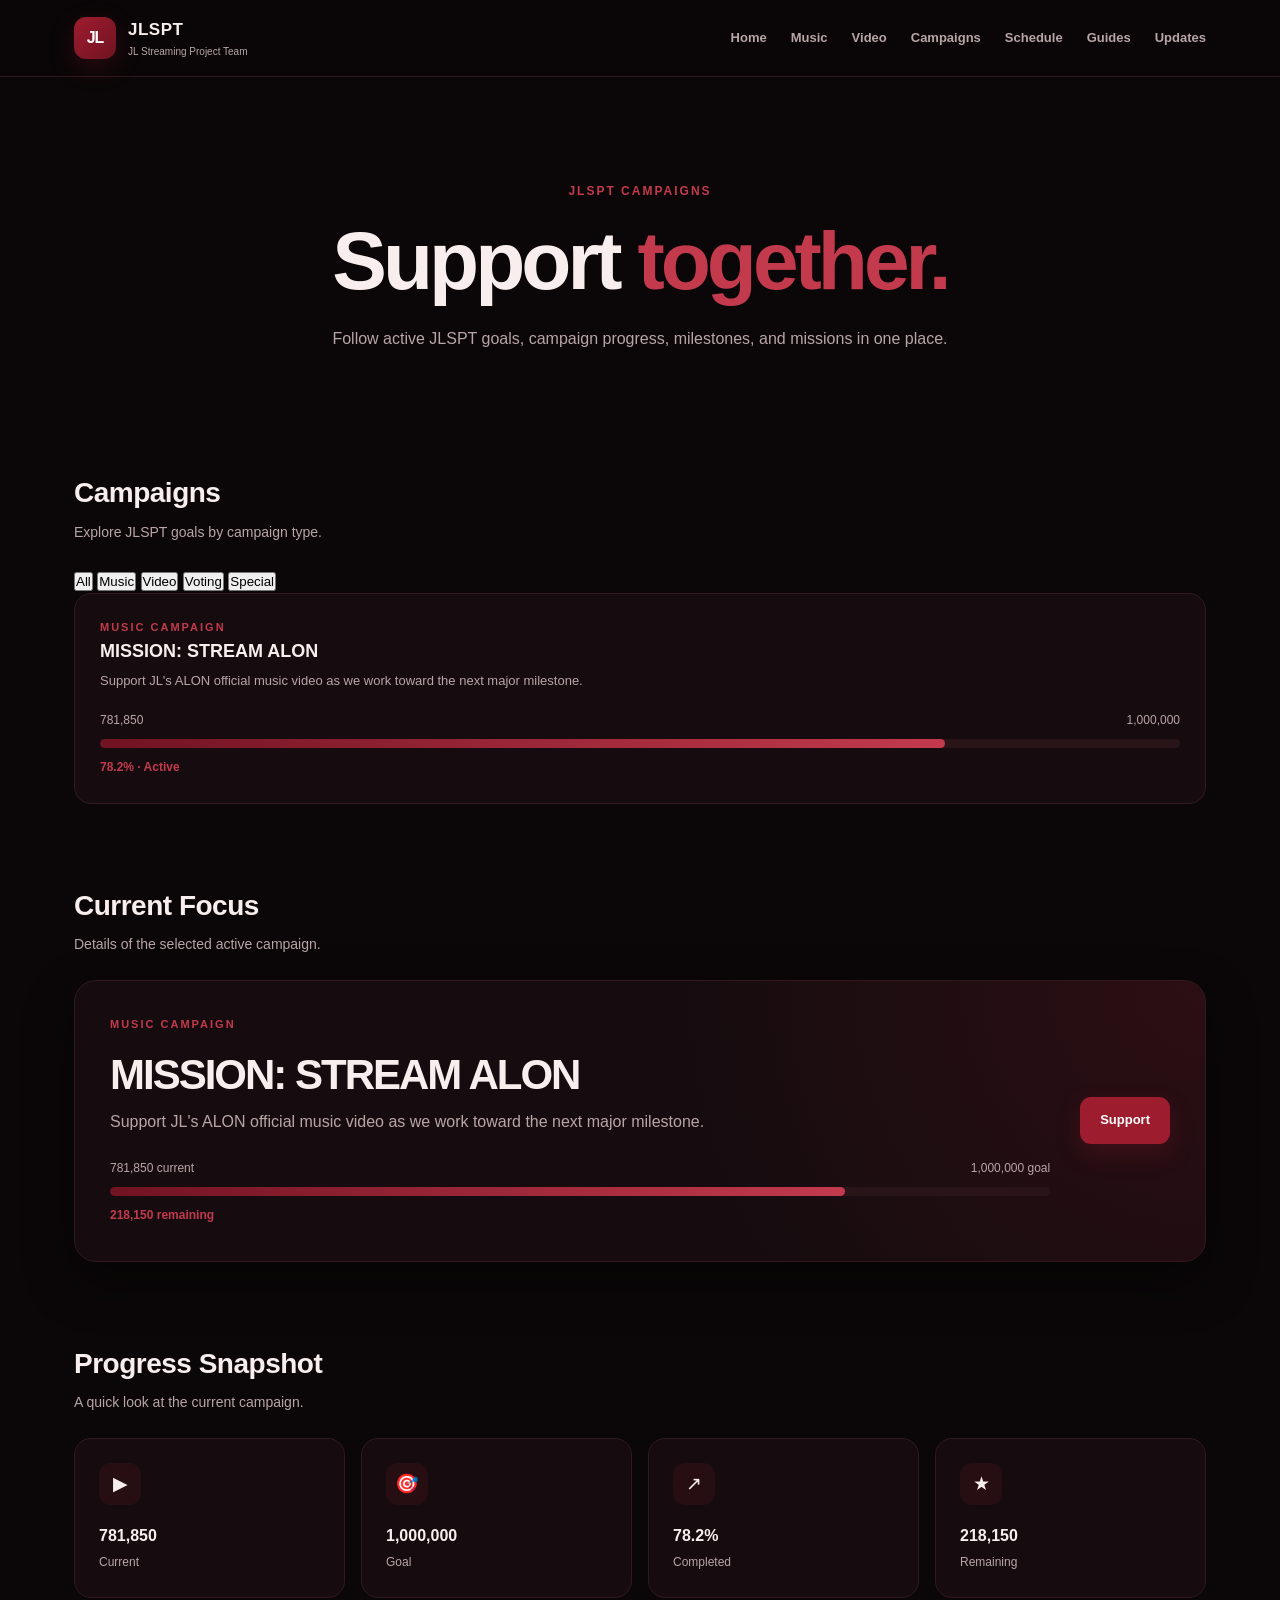
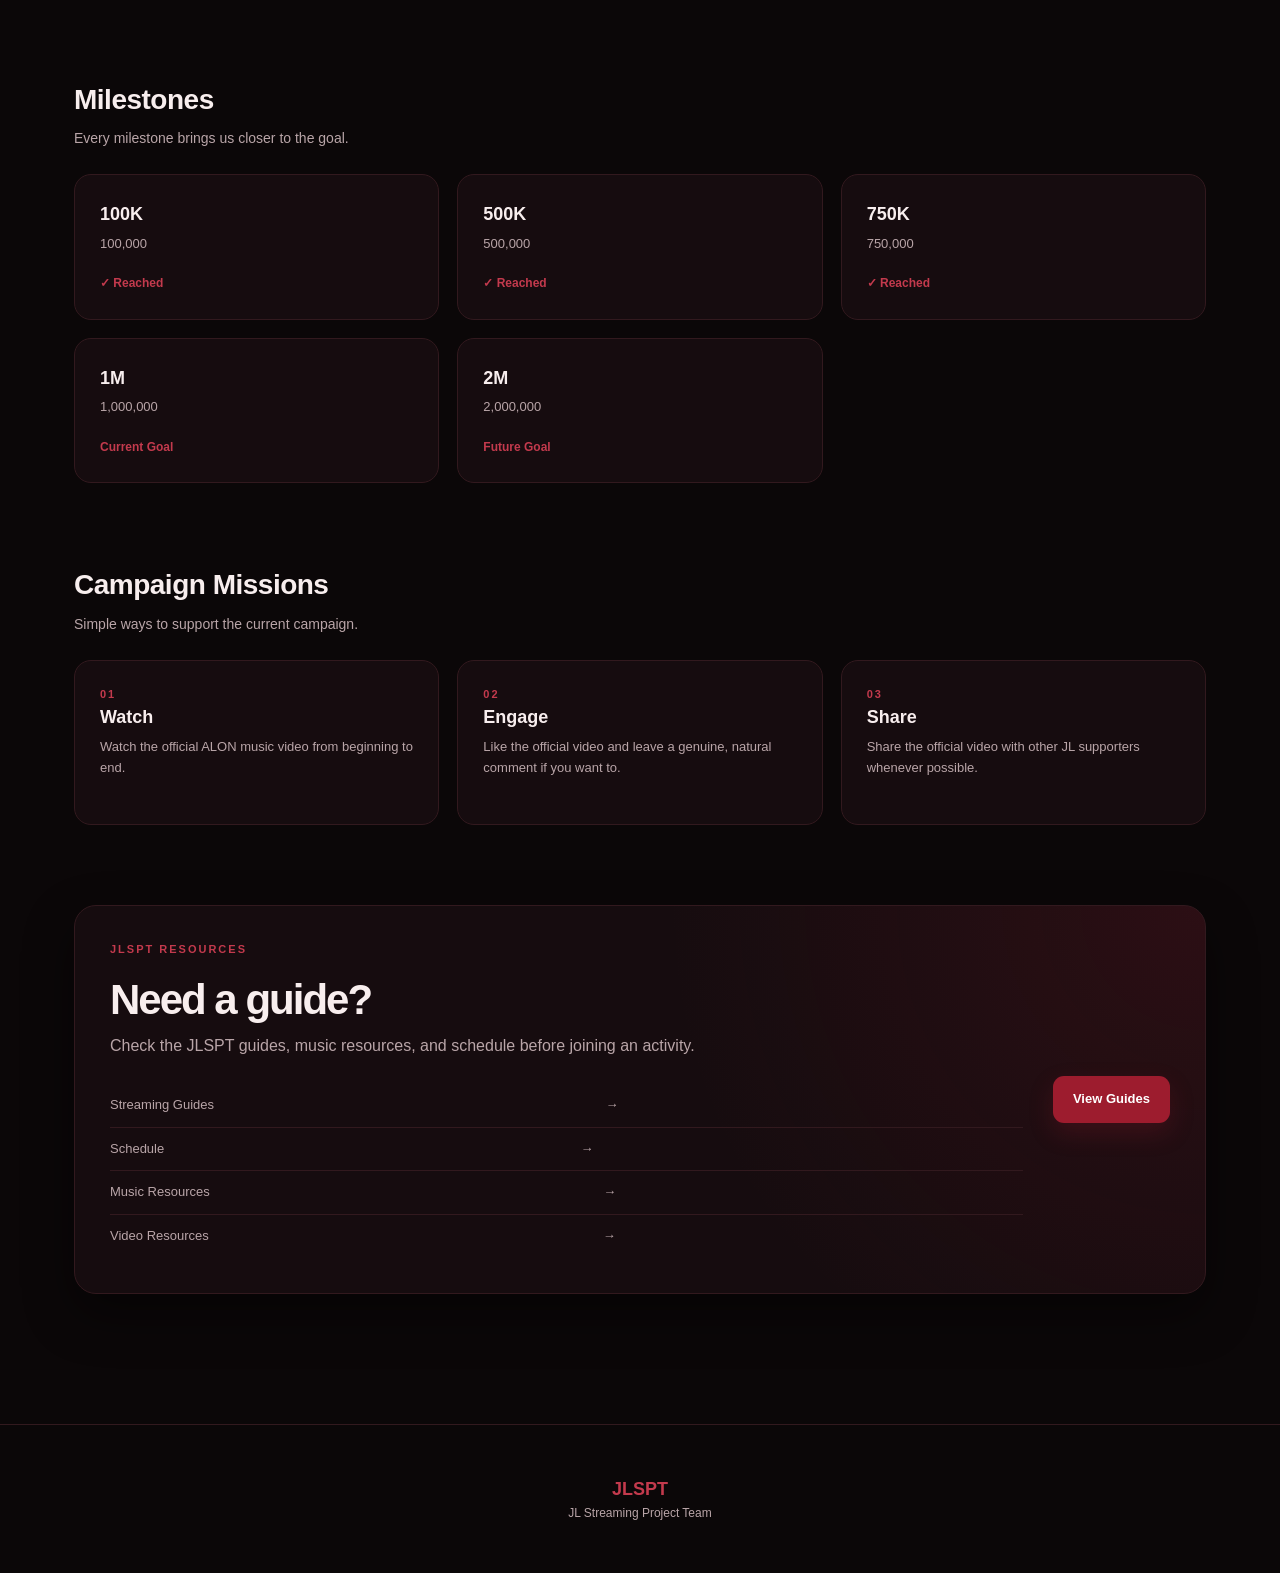
==== campaigns.html @ 48827a69 "Create campaigns.html" ====
<!DOCTYPE html>
<html lang="en">

<head>

    <meta charset="UTF-8">

    <meta
        name="viewport"
        content="width=device-width, initial-scale=1.0"
    >

    <title>Campaigns | JLSPT</title>

    <meta
        name="description"
        content="JLSPT campaigns, streaming goals, milestones, and missions for JL and AHOF."
    >

    <link rel="stylesheet" href="style.css">

</head>


<body>


<!-- =========================================
     NAVIGATION
========================================= -->

<nav class="navbar">

    <div class="nav-inner">

        <a href="index.html" class="brand">

            <div class="brand-mark">
                JL
            </div>

            <div class="brand-text">

                JLSPT

                <small>
                    JL Streaming Project Team
                </small>

            </div>

        </a>


        <nav class="nav-links">

            <a href="index.html">
                Home
            </a>

            <a href="music.html">
                Music
            </a>

            <a href="video.html">
                Video
            </a>

            <a href="campaigns.html">
                Campaigns
            </a>

            <a href="schedule.html">
                Schedule
            </a>

            <a href="guides.html">
                Guides
            </a>

            <a href="updates.html">
                Updates
            </a>

        </nav>

    </div>

</nav>



<!-- =========================================
     MAIN
========================================= -->

<main class="container">


    <!-- HERO -->

    <section
        class="hero"
        style="padding-bottom:40px;"
    >

        <span class="eyebrow">
            JLSPT CAMPAIGNS
        </span>


        <h1>
            Support <span>together.</span>
        </h1>


        <p>
            Follow active JLSPT goals, campaign progress,
            milestones, and missions in one place.
        </p>

    </section>



    <!-- =====================================
         FILTERS
    ====================================== -->

    <section class="section">

        <div class="section-heading">

            <h2>
                Campaigns
            </h2>

            <p>
                Explore JLSPT goals by campaign type.
            </p>

        </div>


        <div
            class="campaign-filters"
            id="campaign-filters"
        >

            <button
                class="campaign-filter active"
                data-filter="all"
            >
                All
            </button>

            <button
                class="campaign-filter"
                data-filter="music"
            >
                Music
            </button>

            <button
                class="campaign-filter"
                data-filter="video"
            >
                Video
            </button>

            <button
                class="campaign-filter"
                data-filter="voting"
            >
                Voting
            </button>

            <button
                class="campaign-filter"
                data-filter="special"
            >
                Special
            </button>

        </div>


        <div
            class="campaign-grid"
            id="campaign-grid"
        >

            <div class="content-card">

                <h3>
                    Loading campaigns...
                </h3>

                <p>
                    Please wait.
                </p>

            </div>

        </div>

    </section>



    <!-- =====================================
         CAMPAIGN DETAIL
    ====================================== -->

    <section
        class="section"
        id="campaign-detail-section"
    >

        <div class="section-heading">

            <h2>
                Current Focus
            </h2>

            <p>
                Details of the selected active campaign.
            </p>

        </div>


        <div
            class="focus-card campaign-detail-card"
            id="campaign-detail"
        >

            <div>

                <div
                    class="focus-label"
                    id="detail-type"
                >
                    Loading...
                </div>


                <div
                    class="focus-title"
                    id="detail-title"
                >
                    Loading...
                </div>


                <p
                    class="focus-subtitle"
                    id="detail-description"
                >
                    Loading campaign information...
                </p>


                <!-- PROGRESS -->

                <div class="progress-info">

                    <span id="detail-current">
                        Loading...
                    </span>

                    <span id="detail-goal">
                        Loading...
                    </span>

                </div>


                <div class="progress-bar">

                    <div
                        class="progress"
                        id="detail-progress"
                        style="width:0%;"
                    ></div>

                </div>


                <div
                    class="goal-number"
                    id="detail-remaining"
                >
                    Loading...
                </div>

            </div>


            <div class="focus-action">

                <a
                    href="#"
                    id="detail-action"
                    target="_blank"
                    rel="noopener noreferrer"
                    class="primary-btn"
                >
                    Support

                </a>

            </div>

        </div>

    </section>



    <!-- =====================================
         CAMPAIGN STATS
    ====================================== -->

    <section class="section">

        <div class="section-heading">

            <h2>
                Progress Snapshot
            </h2>

            <p>
                A quick look at the current campaign.
            </p>

        </div>


        <div class="quick-grid">


            <div class="quick-card">

                <div class="quick-icon">
                    ▶
                </div>

                <h3 id="stat-current">
                    Loading...
                </h3>

                <p>
                    Current
                </p>

            </div>


            <div class="quick-card">

                <div class="quick-icon">
                    🎯
                </div>

                <h3 id="stat-goal">
                    Loading...
                </h3>

                <p>
                    Goal
                </p>

            </div>


            <div class="quick-card">

                <div class="quick-icon">
                    ↗
                </div>

                <h3 id="stat-percent">
                    Loading...
                </h3>

                <p>
                    Completed
                </p>

            </div>


            <div class="quick-card">

                <div class="quick-icon">
                    ★
                </div>

                <h3 id="stat-remaining">
                    Loading...
                </h3>

                <p>
                    Remaining
                </p>

            </div>


        </div>

    </section>



    <!-- =====================================
         MILESTONES
    ====================================== -->

    <section class="section">

        <div class="section-heading">

            <h2>
                Milestones
            </h2>

            <p>
                Every milestone brings us closer to the goal.
            </p>

        </div>


        <div
            class="content-grid"
            id="milestone-grid"
        >

            <div class="content-card">

                <h3>
                    Loading...
                </h3>

                <p>
                    Loading milestones.
                </p>

            </div>

        </div>

    </section>



    <!-- =====================================
         MISSIONS
    ====================================== -->

    <section class="section">

        <div class="section-heading">

            <h2>
                Campaign Missions
            </h2>

            <p>
                Simple ways to support the current campaign.
            </p>

        </div>


        <div
            class="content-grid"
            id="mission-grid"
        >

            <div class="content-card">

                <h3>
                    Loading...
                </h3>

                <p>
                    Loading missions.
                </p>

            </div>

        </div>

    </section>



    <!-- =====================================
         RESOURCES
    ====================================== -->

    <section class="section">

        <div class="focus-card">

            <div>

                <div class="focus-label">
                    JLSPT RESOURCES
                </div>


                <div class="focus-title">
                    Need a guide?
                </div>


                <p class="focus-subtitle">
                    Check the JLSPT guides, music resources,
                    and schedule before joining an activity.
                </p>


                <div class="link-list">

                    <a href="guides.html">
                        Streaming Guides
                        <span>→</span>
                    </a>


                    <a href="schedule.html">
                        Schedule
                        <span>→</span>
                    </a>


                    <a href="music.html">
                        Music Resources
                        <span>→</span>
                    </a>


                    <a href="video.html">
                        Video Resources
                        <span>→</span>
                    </a>

                </div>

            </div>


            <div class="focus-action">

                <a
                    href="guides.html"
                    class="primary-btn"
                >
                    View Guides
                </a>

            </div>

        </div>

    </section>


</main>



<!-- =========================================
     FOOTER
========================================= -->

<footer>

    <strong>
        JLSPT
    </strong>

    <p>
        JL Streaming Project Team
    </p>

</footer>



<!-- =========================================
     SCRIPTS
========================================= -->

<script src="data.js"></script>

<script src="menu.js"></script>


<script>

document.addEventListener(
    "DOMContentLoaded",
    function () {


        /* =====================================
           ELEMENTS
        ====================================== */

        const campaignGrid =
            document.getElementById(
                "campaign-grid"
            );


        const milestoneGrid =
            document.getElementById(
                "milestone-grid"
            );


        const missionGrid =
            document.getElementById(
                "mission-grid"
            );


        const detailType =
            document.getElementById(
                "detail-type"
            );


        const detailTitle =
            document.getElementById(
                "detail-title"
            );


        const detailDescription =
            document.getElementById(
                "detail-description"
            );


        const detailCurrent =
            document.getElementById(
                "detail-current"
            );


        const detailGoal =
            document.getElementById(
                "detail-goal"
            );


        const detailProgress =
            document.getElementById(
                "detail-progress"
            );


        const detailRemaining =
            document.getElementById(
                "detail-remaining"
            );


        const detailAction =
            document.getElementById(
                "detail-action"
            );


        const statCurrent =
            document.getElementById(
                "stat-current"
            );


        const statGoal =
            document.getElementById(
                "stat-goal"
            );


        const statPercent =
            document.getElementById(
                "stat-percent"
            );


        const statRemaining =
            document.getElementById(
                "stat-remaining"
            );



        /* =====================================
           HELPERS
        ====================================== */

        function formatNumber(number) {

            return Number(number).toLocaleString(
                "en-US"
            );

        }


        function calculateProgress(
            current,
            goal
        ) {

            if (!goal || goal <= 0) {
                return 0;
            }

            return Math.min(
                (current / goal) * 100,
                100
            );

        }


        function getTypeLabel(type) {

            const labels = {

                music: "Music Campaign",

                video: "Video Campaign",

                voting: "Voting Campaign",

                special: "Special Campaign"

            };

            return labels[type] || "JLSPT Campaign";

        }



        /* =====================================
           RENDER CAMPAIGN CARDS
        ====================================== */

        function renderCampaigns(
            filter
        ) {

            campaignGrid.innerHTML = "";


            const campaigns =
                JLSPT_DATA.campaigns.filter(
                    function (campaign) {

                        if (filter === "all") {
                            return true;
                        }

                        return campaign.type === filter;

                    }
                );


            if (!campaigns.length) {

                campaignGrid.innerHTML = `

                    <div class="content-card">

                        <h3>
                            No campaigns yet
                        </h3>

                        <p>
                            New JLSPT campaigns will appear here.
                        </p>

                    </div>

                `;

                return;

            }


            campaigns.forEach(
                function (campaign) {

                    const card =
                        document.createElement(
                            "article"
                        );


                    card.className =
                        "content-card campaign-card";


                    const current =
                        Number(
                            campaign.current
                        ) || 0;


                    const goal =
                        Number(
                            campaign.goal
                        ) || 0;


                    const progress =
                        calculateProgress(
                            current,
                            goal
                        );


                    const status =
                        campaign.status === "active"
                            ? "Active"
                            : "Campaign";


                    card.innerHTML = `

                        <div class="focus-label">
                            ${getTypeLabel(campaign.type)}
                        </div>

                        <h3>
                            ${campaign.title}
                        </h3>

                        <p>
                            ${campaign.description}
                        </p>

                        <div class="progress-info">

                            <span>
                                ${formatNumber(current)}
                            </span>

                            <span>
                                ${formatNumber(goal)}
                            </span>

                        </div>

                        <div class="progress-bar">

                            <div
                                class="progress"
                                style="width:${progress.toFixed(1)}%;"
                            ></div>

                        </div>

                        <div class="goal-number">
                            ${progress.toFixed(1)}% · ${status}
                        </div>

                    `;


                    card.addEventListener(
                        "click",
                        function () {

                            displayCampaign(
                                campaign
                            );

                            document
                                .getElementById(
                                    "campaign-detail-section"
                                )
                                .scrollIntoView({
                                    behavior: "smooth"
                                });

                        }
                    );


                    campaignGrid.appendChild(
                        card
                    );

                }
            );

        }



        /* =====================================
           DISPLAY CAMPAIGN
        ====================================== */

        function displayCampaign(
            campaign
        ) {

            const current =
                Number(
                    campaign.current
                ) || 0;


            const goal =
                Number(
                    campaign.goal
                ) || 0;


            const progress =
                calculateProgress(
                    current,
                    goal
                );


            const remaining =
                Math.max(
                    goal - current,
                    0
                );


            detailType.textContent =
                getTypeLabel(
                    campaign.type
                );


            detailTitle.textContent =
                campaign.title;


            detailDescription.textContent =
                campaign.description;


            detailCurrent.textContent =
                formatNumber(current) +
                " current";


            detailGoal.textContent =
                formatNumber(goal) +
                " goal";


            detailProgress.style.width =
                progress.toFixed(1) +
                "%";


            detailRemaining.textContent =
                formatNumber(remaining) +
                " remaining";


            statCurrent.textContent =
                formatNumber(current);


            statGoal.textContent =
                formatNumber(goal);


            statPercent.textContent =
                progress.toFixed(1) +
                "%";


            statRemaining.textContent =
                formatNumber(remaining);


            if (campaign.videoUrl) {

                detailAction.href =
                    campaign.videoUrl;

                detailAction.textContent =
                    "Support";

            } else {

                detailAction.removeAttribute(
                    "href"
                );

                detailAction.textContent =
                    "View Campaign";

            }


            renderMilestones(
                campaign
            );


            renderMissions(
                campaign
            );

        }



        /* =====================================
           MILESTONES
        ====================================== */

        function renderMilestones(
            campaign
        ) {

            milestoneGrid.innerHTML = "";


            if (
                !campaign.milestones ||
                !campaign.milestones.length
            ) {

                milestoneGrid.innerHTML = `

                    <div class="content-card">

                        <h3>
                            No milestones yet
                        </h3>

                        <p>
                            Campaign milestones will appear here.
                        </p>

                    </div>

                `;

                return;

            }


            const current =
                Number(
                    campaign.current
                ) || 0;


            campaign.milestones.forEach(
                function (milestone) {

                    const value =
                        Number(
                            milestone.value
                        ) || 0;


                    let status =
                        "Future Goal";


                    if (current >= value) {

                        status =
                            "✓ Reached";

                    } else if (
                        value ===
                        Number(campaign.goal)
                    ) {

                        status =
                            "Current Goal";

                    }


                    const card =
                        document.createElement(
                            "div"
                        );


                    card.className =
                        "content-card";


                    card.innerHTML = `

                        <h3>
                            ${milestone.label}
                        </h3>

                        <p>
                            ${formatNumber(value)}
                        </p>

                        <div class="goal-number">
                            ${status}
                        </div>

                    `;


                    milestoneGrid.appendChild(
                        card
                    );

                }
            );

        }



        /* =====================================
           MISSIONS
        ====================================== */

        function renderMissions(
            campaign
        ) {

            missionGrid.innerHTML = "";


            if (
                !campaign.missions ||
                !campaign.missions.length
            ) {

                missionGrid.innerHTML = `

                    <div class="content-card">

                        <h3>
                            No missions yet
                        </h3>

                        <p>
                            Campaign missions will appear here.
                        </p>

                    </div>

                `;

                return;

            }


            campaign.missions.forEach(
                function (mission, index) {

                    const card =
                        document.createElement(
                            "div"
                        );


                    card.className =
                        "content-card";


                    card.innerHTML = `

                        <div class="focus-label">
                            ${String(index + 1).padStart(2, "0")}
                        </div>

                        <h3>
                            ${mission.title}
                        </h3>

                        <p>
                            ${mission.description}
                        </p>

                    `;


                    missionGrid.appendChild(
                        card
                    );

                }
            );

        }



        /* =====================================
           FILTERS
        ====================================== */

        const filters =
            document.querySelectorAll(
                ".campaign-filter"
            );


        filters.forEach(
            function (button) {

                button.addEventListener(
                    "click",
                    function () {

                        filters.forEach(
                            function (item) {

                                item.classList.remove(
                                    "active"
                                );

                            }
                        );


                        button.classList.add(
                            "active"
                        );


                        renderCampaigns(
                            button.dataset.filter
                        );

                    }
                );

            }
        );



        /* =====================================
           INITIALIZE
        ====================================== */

        if (
            typeof JLSPT_DATA === "undefined" ||
            !Array.isArray(
                JLSPT_DATA.campaigns
            )
        ) {

            campaignGrid.innerHTML = `

                <div class="content-card">

                    <h3>
                        Campaign data unavailable
                    </h3>

                    <p>
                        Please try again later.
                    </p>

                </div>

            `;

            return;

        }


        renderCampaigns(
            "all"
        );


        const activeCampaign =
            JLSPT_DATA.campaigns.find(
                function (campaign) {

                    return campaign.status === "active";

                }
            );


        if (activeCampaign) {

            displayCampaign(
                activeCampaign
            );

        }

    }

);

</script>


</body>

</html>
---- style.css ----
:root {
    --bg: #0b0708;
    --bg-soft: #10090b;
    --surface: #160c0f;
    --surface-2: #1d1013;

    --text: #f8eeee;
    --text-muted: #b9a5a8;

    --accent: #9d1c2e;
    --accent-dark: #711322;
    --accent-soft: #c33a4d;
    --accent-glow: rgba(157, 28, 46, 0.22);

    --border: #32191e;
    --border-light: #482229;

    --shadow: rgba(0, 0, 0, 0.45);
}


/* =========================
   RESET
========================= */

* {
    margin: 0;
    padding: 0;
    box-sizing: border-box;
}

html {
    scroll-behavior: smooth;
}

body {
    font-family: Arial, Helvetica, sans-serif;
    background: var(--bg);
    color: var(--text);
    line-height: 1.6;
}


/* =========================
   NAVIGATION
========================= */

.navbar {
    position: sticky;
    top: 0;
    z-index: 100;
    background: rgba(11, 7, 8, 0.94);
    backdrop-filter: blur(14px);
    border-bottom: 1px solid var(--border);
}

.nav-inner {
    max-width: 1180px;
    margin: auto;
    padding: 16px 24px;

    display: flex;
    align-items: center;
    justify-content: space-between;

    gap: 30px;
}

.brand {
    display: flex;
    align-items: center;
    gap: 12px;

    color: var(--text);
    text-decoration: none;
}

.brand-mark {
    width: 42px;
    height: 42px;

    display: flex;
    align-items: center;
    justify-content: center;

    border-radius: 12px;

    background: linear-gradient(
        135deg,
        var(--accent),
        var(--accent-dark)
    );

    color: #ffffff;

    font-weight: 800;
    letter-spacing: -1px;

    box-shadow:
        0 8px 25px var(--accent-glow);
}

.brand-text {
    font-weight: 800;
    font-size: 17px;
    letter-spacing: 0.5px;
}

.brand-text small {
    display: block;

    margin-top: 1px;

    color: var(--text-muted);

    font-size: 10px;
    font-weight: 500;

    letter-spacing: 0;
}

.nav-links {
    display: flex;
    align-items: center;

    gap: 24px;
}

.nav-links a {
    color: var(--text-muted);

    text-decoration: none;

    font-size: 13px;
    font-weight: 600;

    transition: 0.25s ease;
}

.nav-links a:hover {
    color: var(--accent-soft);
}


/* =========================
   HERO
========================= */

.hero {
    max-width: 1180px;
    margin: auto;

    padding: 100px 24px 80px;

    text-align: center;
}

.eyebrow {
    display: inline-block;

    margin-bottom: 20px;

    color: var(--accent-soft);

    font-size: 12px;
    font-weight: 800;

    letter-spacing: 2px;
    text-transform: uppercase;
}

.hero h1 {
    font-size: clamp(46px, 7vw, 82px);

    line-height: 0.98;

    letter-spacing: -4px;

    margin-bottom: 24px;
}

.hero h1 span {
    color: var(--accent-soft);
}

.hero p {
    max-width: 650px;

    margin: auto;

    color: var(--text-muted);

    font-size: 16px;
}


/* =========================
   SEARCH
========================= */

.search-box {
    max-width: 560px;

    margin: 35px auto 0;

    position: relative;

    z-index: 20;
}

.search-box input {
    width: 100%;

    padding: 17px 20px 17px 50px;

    border: 1px solid var(--border);

    border-radius: 14px;

    background: var(--surface);

    color: var(--text);

    outline: none;

    font-size: 14px;

    transition: 0.25s ease;
}

.search-box input::placeholder {
    color: #806e71;
}

.search-box input:focus {
    border-color: var(--accent);

    box-shadow:
        0 0 0 4px var(--accent-glow);
}

.search-icon {
    position: absolute;

    left: 20px;
    top: 50%;

    transform: translateY(-50%);

    color: var(--accent-soft);

    font-size: 20px;

    z-index: 2;
}


/* =========================
   SEARCH RESULTS
========================= */

.search-results {
    display: none;

    position: absolute;

    top: calc(100% + 10px);
    left: 0;
    right: 0;

    padding: 8px;

    border: 1px solid var(--border);

    border-radius: 16px;

    background: rgba(22, 12, 15, 0.98);

    box-shadow:
        0 20px 45px var(--shadow);

    text-align: left;

    z-index: 50;
}

.search-results.show {
    display: block;
}

.search-result {
    display: flex;

    align-items: center;
    justify-content: space-between;

    gap: 15px;

    padding: 14px;

    border-radius: 11px;

    color: var(--text);

    text-decoration: none;

    transition: 0.2s ease;
}

.search-result:hover {
    background: var(--surface-2);
}

.search-result strong {
    display: block;

    margin-bottom: 3px;

    color: var(--text);

    font-size: 14px;
}

.search-result span {
    display: block;

    color: var(--text-muted);

    font-size: 11px;

    line-height: 1.5;
}

.search-result b {
    color: var(--accent-soft);

    font-size: 18px;

    flex-shrink: 0;
}

.search-no-results {
    padding: 16px;

    color: var(--text-muted);

    font-size: 12px;

    text-align: center;
}


/* =========================
   MAIN CONTAINER
========================= */

.container {
    max-width: 1180px;

    margin: auto;

    padding: 0 24px 80px;
}

.section {
    margin-top: 80px;
}

.section-heading {
    margin-bottom: 24px;
}

.section-heading h2 {
    font-size: 28px;

    letter-spacing: -0.5px;
}

.section-heading p {
    margin-top: 5px;

    color: var(--text-muted);

    font-size: 14px;
}


/* =========================
   CURRENT FOCUS
========================= */

.focus-card {
    position: relative;

    overflow: hidden;

    display: grid;

    grid-template-columns: 1fr auto;

    gap: 30px;

    padding: 35px;

    border: 1px solid var(--border);

    border-radius: 22px;

    background:
        radial-gradient(
            circle at top right,
            rgba(157, 28, 46, 0.16),
            transparent 45%
        ),
        var(--surface);

    box-shadow:
        0 20px 50px var(--shadow);
}

.focus-label {
    color: var(--accent-soft);

    font-size: 11px;
    font-weight: 800;

    letter-spacing: 2px;

    text-transform: uppercase;
}

.focus-title {
    margin-top: 8px;

    font-size: 42px;
    font-weight: 800;

    letter-spacing: -2px;
}

.focus-subtitle {
    color: var(--text-muted);

    margin-bottom: 25px;
}

.progress-info {
    display: flex;

    justify-content: space-between;

    gap: 20px;

    margin-bottom: 9px;

    color: var(--text-muted);

    font-size: 12px;
}

.progress-bar {
    width: 100%;

    height: 9px;

    overflow: hidden;

    border-radius: 999px;

    background: #291519;
}

.progress {
    width: 78.2%;

    height: 100%;

    border-radius: inherit;

    background: linear-gradient(
        90deg,
        var(--accent-dark),
        var(--accent-soft)
    );

    box-shadow:
        0 0 18px var(--accent-glow);
}

.goal-number {
    margin-top: 10px;

    color: var(--accent-soft);

    font-size: 12px;
    font-weight: 700;
}

.focus-action {
    display: flex;

    align-items: center;
}

.primary-btn {
    display: inline-block;

    padding: 13px 20px;

    border-radius: 11px;

    background: var(--accent);

    color: #ffffff;

    text-decoration: none;

    font-size: 13px;
    font-weight: 700;

    transition: 0.25s ease;

    box-shadow:
        0 10px 25px var(--accent-glow);
}

.primary-btn:hover {
    background: var(--accent-soft);

    transform: translateY(-2px);
}


/* =========================
   QUICK ACCESS
========================= */

.quick-grid {
    display: grid;

    grid-template-columns: repeat(4, 1fr);

    gap: 16px;
}

.quick-card {
    padding: 24px;

    border: 1px solid var(--border);

    border-radius: 17px;

    background: var(--surface);

    text-decoration: none;

    color: var(--text);

    transition: 0.25s ease;
}

.quick-card:hover {
    transform: translateY(-4px);

    border-color: var(--border-light);

    background: var(--surface-2);

    box-shadow:
        0 15px 35px var(--shadow);
}

.quick-icon {
    width: 42px;
    height: 42px;

    display: flex;
    align-items: center;
    justify-content: center;

    margin-bottom: 18px;

    border-radius: 12px;

    background: rgba(157, 28, 46, 0.12);

    font-size: 19px;
}

.quick-card h3 {
    font-size: 16px;

    margin-bottom: 5px;
}

.quick-card p {
    color: var(--text-muted);

    font-size: 12px;
}


/* =========================
   CONTENT CARDS
========================= */

.content-grid {
    display: grid;

    grid-template-columns: repeat(3, 1fr);

    gap: 18px;
}

.content-card {
    padding: 25px;

    border: 1px solid var(--border);

    border-radius: 17px;

    background: var(--surface);

    transition: 0.25s ease;
}

.content-card:hover {
    border-color: var(--border-light);

    background: var(--surface-2);
}

.content-card h3 {
    margin-bottom: 5px;

    font-size: 18px;
}

.content-card > p {
    margin-bottom: 20px;

    color: var(--text-muted);

    font-size: 13px;
}


/* =========================
   LINK LIST
========================= */

.link-list {
    display: flex;

    flex-direction: column;
}

.link-list a {
    display: flex;

    align-items: center;
    justify-content: space-between;

    padding: 11px 0;

    border-bottom: 1px solid var(--border);

    color: var(--text-muted);

    text-decoration: none;

    font-size: 13px;

    transition: 0.2s ease;
}

.link-list a:last-child {
    border-bottom: none;
}

.link-list a:hover {
    color: var(--accent-soft);

    padding-left: 5px;
}

.link-list a::after {
    content: "→";

    color: var(--accent-soft);

    opacity: 0;

    transition: 0.2s ease;
}

.link-list a:hover::after {
    opacity: 1;
}


/* =========================
   FOOTER
========================= */

footer {
    margin-top: 50px;

    padding: 50px 24px;

    border-top: 1px solid var(--border);

    text-align: center;

    color: var(--text-muted);

    font-size: 12px;
}

footer strong {
    color: var(--accent-soft);

    font-size: 18px;
}


/* =========================
   TABLET
========================= */

@media (max-width: 900px) {

    .nav-links {
        gap: 14px;
    }

    .quick-grid {
        grid-template-columns: repeat(2, 1fr);
    }

    .content-grid {
        grid-template-columns: repeat(2, 1fr);
    }
}


/* =========================
   MOBILE
========================= */

@media (max-width: 650px) {

    .nav-inner {
        padding: 13px 16px;
    }

    .hero {
        padding: 75px 18px 60px;
    }

    .hero h1 {
        font-size: 48px;

        letter-spacing: -2.5px;
    }

    .hero p {
        font-size: 14px;
    }

    .container {
        padding: 0 18px 60px;
    }

    .section {
        margin-top: 60px;
    }

    .section-heading h2 {
        font-size: 24px;
    }

    .focus-card {
        grid-template-columns: 1fr;

        padding: 25px;
    }

    .focus-title {
        font-size: 36px;
    }

    .focus-action {
        align-items: flex-start;
    }

    .quick-grid {
        grid-template-columns: 1fr 1fr;

        gap: 10px;
    }

    .quick-card {
        padding: 18px;
    }

    .content-grid {
        grid-template-columns: 1fr;
    }

    .search-results {
        top: calc(100% + 8px);
    }

    .search-result {
        padding: 13px 12px;
    }

    .search-result span {
        font-size: 10px;
    }
}


/* =========================
   SMALL PHONES
========================= */

@media (max-width: 400px) {

    .quick-grid {
        grid-template-columns: 1fr;
    }

    .hero h1 {
        font-size: 42px;
    }
}
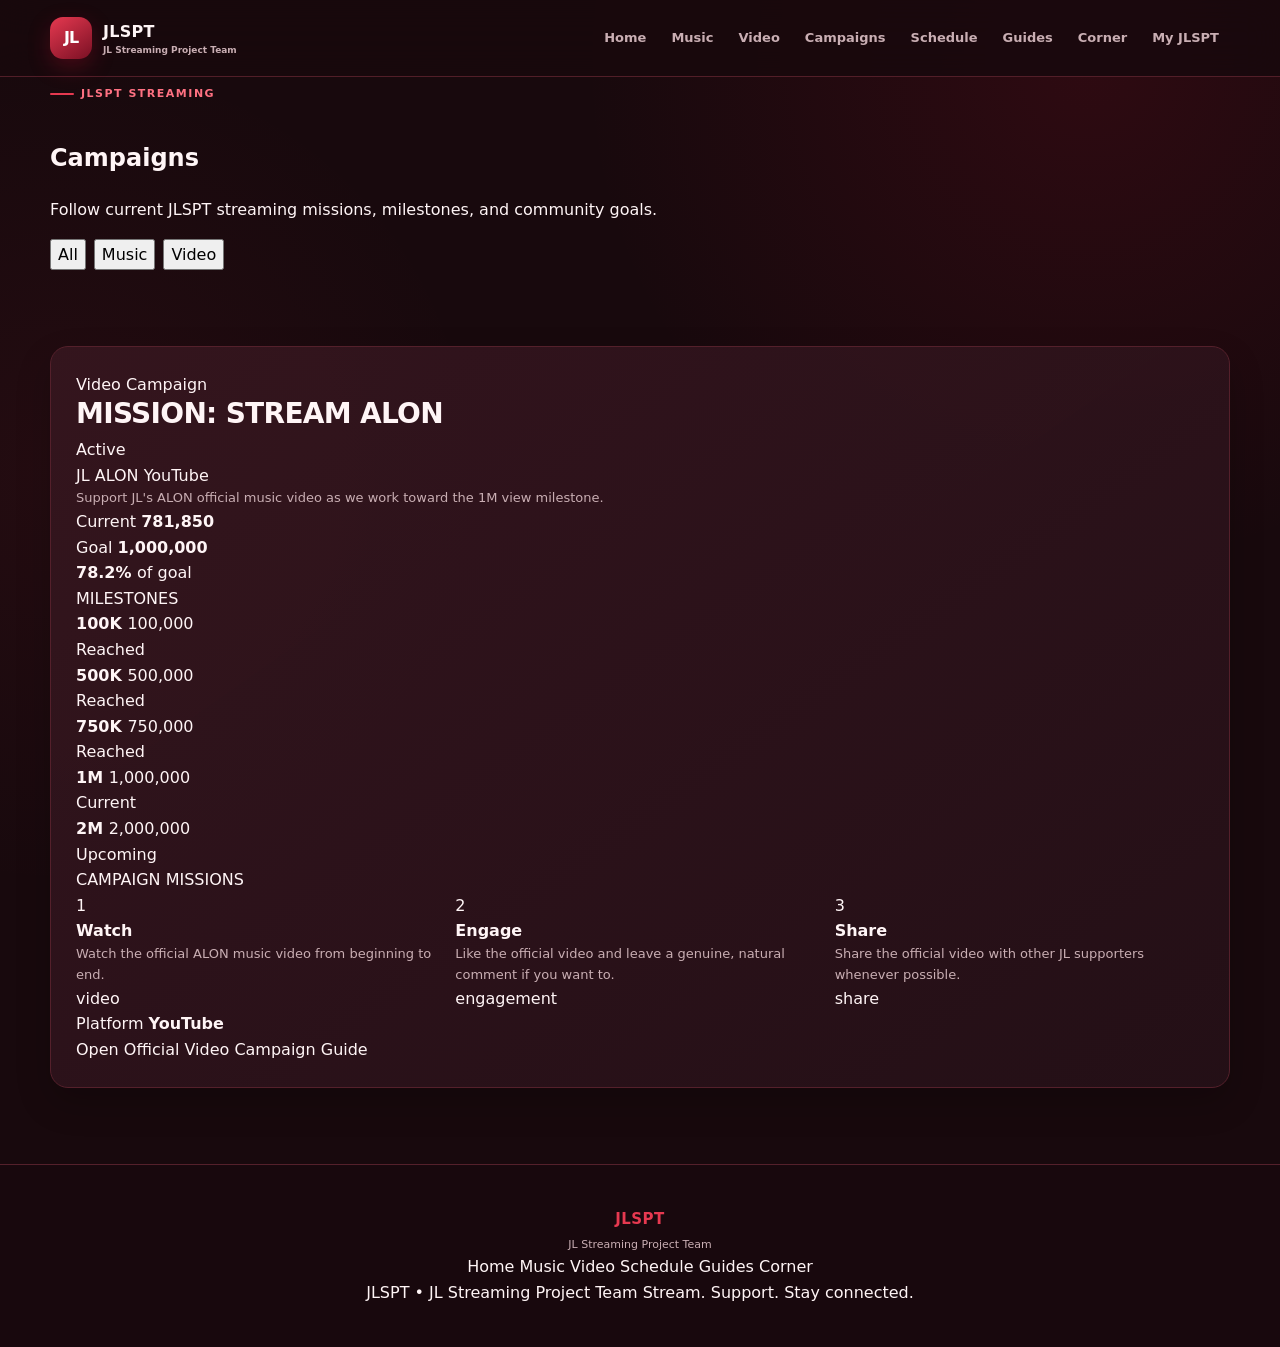
==== commit 839e5671: "Update campaigns.html" ====
--- a/campaigns.html
+++ b/campaigns.html
@@ -10,14 +10,17 @@
         content="width=device-width, initial-scale=1.0"
     >
 
-    <title>Campaigns | JLSPT</title>
-
     <meta
         name="description"
-        content="JLSPT campaigns, streaming goals, milestones, and missions for JL and AHOF."
+        content="JLSPT streaming campaigns, goals, milestones, and missions."
     >
 
-    <link rel="stylesheet" href="style.css">
+    <title>Campaigns | JLSPT</title>
+
+    <link
+        rel="stylesheet"
+        href="style.css"
+    >
 
 </head>
 
@@ -25,528 +28,256 @@
 <body>
 
 
-<!-- =========================================
-     NAVIGATION
-========================================= -->
-
-<nav class="navbar">
-
-    <div class="nav-inner">
-
-        <a href="index.html" class="brand">
-
-            <div class="brand-mark">
-                JL
+    <!-- =========================================================
+         NAVIGATION
+         ========================================================= -->
+
+    <header class="navbar">
+
+        <div class="nav-inner">
+
+            <a
+                href="index.html"
+                class="brand"
+            >
+
+                <span class="brand-mark">
+                    JL
+                </span>
+
+                <span class="brand-text">
+
+                    <strong>
+                        JLSPT
+                    </strong>
+
+                    <small>
+                        JL Streaming Project Team
+                    </small>
+
+                </span>
+
+            </a>
+
+
+            <nav
+                class="nav-links"
+                aria-label="Main navigation"
+            >
+
+                <a href="index.html">
+                    Home
+                </a>
+
+                <a href="music.html">
+                    Music
+                </a>
+
+                <a href="video.html">
+                    Video
+                </a>
+
+                <a
+                    href="campaigns.html"
+                    class="active"
+                >
+                    Campaigns
+                </a>
+
+                <a href="schedule.html">
+                    Schedule
+                </a>
+
+                <a href="guides.html">
+                    Guides
+                </a>
+
+                <a href="corner.html">
+                    Corner
+                </a>
+
+                <a href="my-jlspt.html">
+                    My JLSPT
+                </a>
+
+            </nav>
+
+        </div>
+
+    </header>
+
+
+
+    <main>
+
+
+        <!-- =====================================================
+             PAGE HERO
+             ===================================================== -->
+
+        <section class="page-hero">
+
+            <div class="container">
+
+                <span class="eyebrow">
+                    JLSPT STREAMING
+                </span>
+
+
+                <h1>
+                    Campaigns
+                </h1>
+
+
+                <p>
+                    Follow current JLSPT streaming missions,
+                    milestones, and community goals.
+                </p>
+
             </div>
 
-            <div class="brand-text">
-
-                JLSPT
-
-                <small>
-                    JL Streaming Project Team
-                </small>
+        </section>
+
+
+
+        <!-- =====================================================
+             FILTERS
+             ===================================================== -->
+
+        <section class="section campaign-filter-section">
+
+            <div class="container">
+
+                <div
+                    class="campaign-filters"
+                    role="tablist"
+                    aria-label="Campaign filters"
+                >
+
+                    <button
+                        class="filter-button active"
+                        type="button"
+                        data-filter="all"
+                    >
+                        All
+                    </button>
+
+                    <button
+                        class="filter-button"
+                        type="button"
+                        data-filter="music"
+                    >
+                        Music
+                    </button>
+
+                    <button
+                        class="filter-button"
+                        type="button"
+                        data-filter="video"
+                    >
+                        Video
+                    </button>
+
+                </div>
 
             </div>
 
-        </a>
-
-
-        <nav class="nav-links">
-
-            <a href="index.html">
-                Home
-            </a>
-
-            <a href="music.html">
-                Music
-            </a>
-
-            <a href="video.html">
-                Video
-            </a>
-
-            <a href="campaigns.html">
-                Campaigns
-            </a>
-
-            <a href="schedule.html">
-                Schedule
-            </a>
-
-            <a href="guides.html">
-                Guides
-            </a>
-
-            <a href="updates.html">
-                Updates
-            </a>
-
-        </nav>
-
-    </div>
-
-</nav>
-
-
-
-<!-- =========================================
-     MAIN
-========================================= -->
-
-<main class="container">
-
-
-    <!-- HERO -->
-
-    <section
-        class="hero"
-        style="padding-bottom:40px;"
-    >
-
-        <span class="eyebrow">
-            JLSPT CAMPAIGNS
-        </span>
-
-
-        <h1>
-            Support <span>together.</span>
-        </h1>
-
-
-        <p>
-            Follow active JLSPT goals, campaign progress,
-            milestones, and missions in one place.
-        </p>
-
-    </section>
-
-
-
-    <!-- =====================================
-         FILTERS
-    ====================================== -->
-
-    <section class="section">
-
-        <div class="section-heading">
-
-            <h2>
-                Campaigns
-            </h2>
-
-            <p>
-                Explore JLSPT goals by campaign type.
-            </p>
-
-        </div>
-
-
-        <div
-            class="campaign-filters"
-            id="campaign-filters"
-        >
-
-            <button
-                class="campaign-filter active"
-                data-filter="all"
-            >
-                All
-            </button>
-
-            <button
-                class="campaign-filter"
-                data-filter="music"
-            >
-                Music
-            </button>
-
-            <button
-                class="campaign-filter"
-                data-filter="video"
-            >
-                Video
-            </button>
-
-            <button
-                class="campaign-filter"
-                data-filter="voting"
-            >
-                Voting
-            </button>
-
-            <button
-                class="campaign-filter"
-                data-filter="special"
-            >
-                Special
-            </button>
-
-        </div>
-
-
-        <div
-            class="campaign-grid"
-            id="campaign-grid"
-        >
-
-            <div class="content-card">
-
-                <h3>
-                    Loading campaigns...
-                </h3>
-
-                <p>
-                    Please wait.
-                </p>
+        </section>
+
+
+
+        <!-- =====================================================
+             CAMPAIGNS
+             ===================================================== -->
+
+        <section class="section campaigns-section">
+
+            <div class="container">
+
+                <div
+                    class="campaign-list"
+                    id="campaign-list"
+                >
+                </div>
+
+
+                <div
+                    class="empty-state campaign-empty"
+                    id="campaign-empty"
+                    hidden
+                >
+
+                    <span class="empty-state-icon">
+                        🎯
+                    </span>
+
+                    <h2>
+                        No campaigns found
+                    </h2>
+
+                    <p>
+                        There are no campaigns matching
+                        this filter right now.
+                    </p>
+
+                </div>
 
             </div>
 
-        </div>
-
-    </section>
-
-
-
-    <!-- =====================================
-         CAMPAIGN DETAIL
-    ====================================== -->
-
-    <section
-        class="section"
-        id="campaign-detail-section"
-    >
-
-        <div class="section-heading">
-
-            <h2>
-                Current Focus
-            </h2>
-
-            <p>
-                Details of the selected active campaign.
-            </p>
-
-        </div>
-
-
-        <div
-            class="focus-card campaign-detail-card"
-            id="campaign-detail"
-        >
-
-            <div>
-
-                <div
-                    class="focus-label"
-                    id="detail-type"
-                >
-                    Loading...
+        </section>
+
+
+    </main>
+
+
+
+    <!-- =========================================================
+         FOOTER
+         ========================================================= -->
+
+    <footer class="site-footer">
+
+        <div class="container">
+
+            <div class="footer-inner">
+
+                <div>
+
+                    <strong>
+                        JLSPT
+                    </strong>
+
+                    <p>
+                        JL Streaming Project Team
+                    </p>
+
                 </div>
 
 
-                <div
-                    class="focus-title"
-                    id="detail-title"
-                >
-                    Loading...
-                </div>
-
-
-                <p
-                    class="focus-subtitle"
-                    id="detail-description"
-                >
-                    Loading campaign information...
-                </p>
-
-
-                <!-- PROGRESS -->
-
-                <div class="progress-info">
-
-                    <span id="detail-current">
-                        Loading...
-                    </span>
-
-                    <span id="detail-goal">
-                        Loading...
-                    </span>
-
-                </div>
-
-
-                <div class="progress-bar">
-
-                    <div
-                        class="progress"
-                        id="detail-progress"
-                        style="width:0%;"
-                    ></div>
-
-                </div>
-
-
-                <div
-                    class="goal-number"
-                    id="detail-remaining"
-                >
-                    Loading...
-                </div>
-
-            </div>
-
-
-            <div class="focus-action">
-
-                <a
-                    href="#"
-                    id="detail-action"
-                    target="_blank"
-                    rel="noopener noreferrer"
-                    class="primary-btn"
-                >
-                    Support
-
-                </a>
-
-            </div>
-
-        </div>
-
-    </section>
-
-
-
-    <!-- =====================================
-         CAMPAIGN STATS
-    ====================================== -->
-
-    <section class="section">
-
-        <div class="section-heading">
-
-            <h2>
-                Progress Snapshot
-            </h2>
-
-            <p>
-                A quick look at the current campaign.
-            </p>
-
-        </div>
-
-
-        <div class="quick-grid">
-
-
-            <div class="quick-card">
-
-                <div class="quick-icon">
-                    ▶
-                </div>
-
-                <h3 id="stat-current">
-                    Loading...
-                </h3>
-
-                <p>
-                    Current
-                </p>
-
-            </div>
-
-
-            <div class="quick-card">
-
-                <div class="quick-icon">
-                    🎯
-                </div>
-
-                <h3 id="stat-goal">
-                    Loading...
-                </h3>
-
-                <p>
-                    Goal
-                </p>
-
-            </div>
-
-
-            <div class="quick-card">
-
-                <div class="quick-icon">
-                    ↗
-                </div>
-
-                <h3 id="stat-percent">
-                    Loading...
-                </h3>
-
-                <p>
-                    Completed
-                </p>
-
-            </div>
-
-
-            <div class="quick-card">
-
-                <div class="quick-icon">
-                    ★
-                </div>
-
-                <h3 id="stat-remaining">
-                    Loading...
-                </h3>
-
-                <p>
-                    Remaining
-                </p>
-
-            </div>
-
-
-        </div>
-
-    </section>
-
-
-
-    <!-- =====================================
-         MILESTONES
-    ====================================== -->
-
-    <section class="section">
-
-        <div class="section-heading">
-
-            <h2>
-                Milestones
-            </h2>
-
-            <p>
-                Every milestone brings us closer to the goal.
-            </p>
-
-        </div>
-
-
-        <div
-            class="content-grid"
-            id="milestone-grid"
-        >
-
-            <div class="content-card">
-
-                <h3>
-                    Loading...
-                </h3>
-
-                <p>
-                    Loading milestones.
-                </p>
-
-            </div>
-
-        </div>
-
-    </section>
-
-
-
-    <!-- =====================================
-         MISSIONS
-    ====================================== -->
-
-    <section class="section">
-
-        <div class="section-heading">
-
-            <h2>
-                Campaign Missions
-            </h2>
-
-            <p>
-                Simple ways to support the current campaign.
-            </p>
-
-        </div>
-
-
-        <div
-            class="content-grid"
-            id="mission-grid"
-        >
-
-            <div class="content-card">
-
-                <h3>
-                    Loading...
-                </h3>
-
-                <p>
-                    Loading missions.
-                </p>
-
-            </div>
-
-        </div>
-
-    </section>
-
-
-
-    <!-- =====================================
-         RESOURCES
-    ====================================== -->
-
-    <section class="section">
-
-        <div class="focus-card">
-
-            <div>
-
-                <div class="focus-label">
-                    JLSPT RESOURCES
-                </div>
-
-
-                <div class="focus-title">
-                    Need a guide?
-                </div>
-
-
-                <p class="focus-subtitle">
-                    Check the JLSPT guides, music resources,
-                    and schedule before joining an activity.
-                </p>
-
-
-                <div class="link-list">
-
-                    <a href="guides.html">
-                        Streaming Guides
-                        <span>→</span>
+                <div class="footer-links">
+
+                    <a href="index.html">
+                        Home
                     </a>
 
+                    <a href="music.html">
+                        Music
+                    </a>
+
+                    <a href="video.html">
+                        Video
+                    </a>
 
                     <a href="schedule.html">
                         Schedule
-                        <span>→</span>
                     </a>
 
-
-                    <a href="music.html">
-                        Music Resources
-                        <span>→</span>
+                    <a href="guides.html">
+                        Guides
                     </a>
 
-
-                    <a href="video.html">
-                        Video Resources
-                        <span>→</span>
+                    <a href="corner.html">
+                        Corner
                     </a>
 
                 </div>
@@ -554,775 +285,940 @@
             </div>
 
 
-            <div class="focus-action">
-
-                <a
-                    href="guides.html"
-                    class="primary-btn"
-                >
-                    View Guides
-                </a>
+            <div class="footer-bottom">
+
+                <span>
+                    JLSPT • JL Streaming Project Team
+                </span>
+
+                <span>
+                    Stream. Support. Stay connected.
+                </span>
 
             </div>
 
         </div>
 
-    </section>
-
-
-</main>
-
-
-
-<!-- =========================================
-     FOOTER
-========================================= -->
-
-<footer>
-
-    <strong>
-        JLSPT
-    </strong>
-
-    <p>
-        JL Streaming Project Team
-    </p>
-
-</footer>
-
-
-
-<!-- =========================================
-     SCRIPTS
-========================================= -->
-
-<script src="data.js"></script>
-
-<script src="menu.js"></script>
-
-
-<script>
-
-document.addEventListener(
-    "DOMContentLoaded",
-    function () {
-
-
-        /* =====================================
-           ELEMENTS
-        ====================================== */
-
-        const campaignGrid =
-            document.getElementById(
-                "campaign-grid"
-            );
-
-
-        const milestoneGrid =
-            document.getElementById(
-                "milestone-grid"
-            );
-
-
-        const missionGrid =
-            document.getElementById(
-                "mission-grid"
-            );
-
-
-        const detailType =
-            document.getElementById(
-                "detail-type"
-            );
-
-
-        const detailTitle =
-            document.getElementById(
-                "detail-title"
-            );
-
-
-        const detailDescription =
-            document.getElementById(
-                "detail-description"
-            );
-
-
-        const detailCurrent =
-            document.getElementById(
-                "detail-current"
-            );
-
-
-        const detailGoal =
-            document.getElementById(
-                "detail-goal"
-            );
-
-
-        const detailProgress =
-            document.getElementById(
-                "detail-progress"
-            );
-
-
-        const detailRemaining =
-            document.getElementById(
-                "detail-remaining"
-            );
-
-
-        const detailAction =
-            document.getElementById(
-                "detail-action"
-            );
-
-
-        const statCurrent =
-            document.getElementById(
-                "stat-current"
-            );
-
-
-        const statGoal =
-            document.getElementById(
-                "stat-goal"
-            );
-
-
-        const statPercent =
-            document.getElementById(
-                "stat-percent"
-            );
-
-
-        const statRemaining =
-            document.getElementById(
-                "stat-remaining"
-            );
-
-
-
-        /* =====================================
-           HELPERS
-        ====================================== */
-
-        function formatNumber(number) {
-
-            return Number(number).toLocaleString(
-                "en-US"
-            );
-
-        }
-
-
-        function calculateProgress(
-            current,
-            goal
-        ) {
-
-            if (!goal || goal <= 0) {
-                return 0;
-            }
-
-            return Math.min(
-                (current / goal) * 100,
-                100
-            );
-
-        }
-
-
-        function getTypeLabel(type) {
-
-            const labels = {
-
-                music: "Music Campaign",
-
-                video: "Video Campaign",
-
-                voting: "Voting Campaign",
-
-                special: "Special Campaign"
-
-            };
-
-            return labels[type] || "JLSPT Campaign";
-
-        }
-
-
-
-        /* =====================================
-           RENDER CAMPAIGN CARDS
-        ====================================== */
-
-        function renderCampaigns(
-            filter
-        ) {
-
-            campaignGrid.innerHTML = "";
-
-
-            const campaigns =
-                JLSPT_DATA.campaigns.filter(
-                    function (campaign) {
-
-                        if (filter === "all") {
-                            return true;
-                        }
-
-                        return campaign.type === filter;
+    </footer>
+
+
+
+    <!-- =========================================================
+         DATA
+         ========================================================= -->
+
+    <script src="data.js"></script>
+
+    <script src="menu.js"></script>
+
+
+
+    <!-- =========================================================
+         CAMPAIGN SCRIPT
+         ========================================================= -->
+
+    <script>
+
+        document.addEventListener(
+            "DOMContentLoaded",
+            function () {
+
+                if (
+                    typeof JLSPT_DATA === "undefined"
+                ) {
+                    return;
+                }
+
+
+                const campaigns =
+                    JLSPT_DATA.campaigns || [];
+
+
+                const campaignList =
+                    document.getElementById(
+                        "campaign-list"
+                    );
+
+
+                const campaignEmpty =
+                    document.getElementById(
+                        "campaign-empty"
+                    );
+
+
+                const filterButtons =
+                    document.querySelectorAll(
+                        ".filter-button"
+                    );
+
+
+                let currentFilter =
+                    "all";
+
+
+
+                /*
+                 * =================================================
+                 * INITIAL RENDER
+                 * =================================================
+                 */
+
+                renderCampaigns(
+                    currentFilter
+                );
+
+
+
+                /*
+                 * =================================================
+                 * FILTER BUTTONS
+                 * =================================================
+                 */
+
+                filterButtons.forEach(
+                    function (button) {
+
+                        button.addEventListener(
+                            "click",
+                            function () {
+
+                                filterButtons.forEach(
+                                    function (item) {
+
+                                        item.classList.remove(
+                                            "active"
+                                        );
+
+                                    }
+                                );
+
+
+                                button.classList.add(
+                                    "active"
+                                );
+
+
+                                currentFilter =
+                                    button.dataset.filter ||
+                                    "all";
+
+
+                                renderCampaigns(
+                                    currentFilter
+                                );
+
+                            }
+                        );
 
                     }
                 );
 
 
-            if (!campaigns.length) {
-
-                campaignGrid.innerHTML = `
-
-                    <div class="content-card">
-
-                        <h3>
-                            No campaigns yet
-                        </h3>
-
-                        <p>
-                            New JLSPT campaigns will appear here.
-                        </p>
-
-                    </div>
-
-                `;
-
-                return;
-
-            }
-
-
-            campaigns.forEach(
-                function (campaign) {
-
-                    const card =
-                        document.createElement(
-                            "article"
+
+                /*
+                 * =================================================
+                 * RENDER CAMPAIGNS
+                 * =================================================
+                 */
+
+                function renderCampaigns(
+                    filter
+                ) {
+
+                    if (!campaignList) {
+                        return;
+                    }
+
+
+                    const filtered =
+                        campaigns.filter(
+                            function (campaign) {
+
+                                if (
+                                    filter ===
+                                    "all"
+                                ) {
+                                    return true;
+                                }
+
+
+                                return (
+                                    campaign.type ===
+                                    filter
+                                );
+
+                            }
                         );
 
 
-                    card.className =
-                        "content-card campaign-card";
-
+                    campaignList.innerHTML =
+                        filtered
+                            .map(
+                                function (campaign) {
+
+                                    return createCampaignCard(
+                                        campaign
+                                    );
+
+                                }
+                            )
+                            .join("");
+
+
+                    if (campaignEmpty) {
+
+                        campaignEmpty.hidden =
+                            filtered.length !== 0;
+
+                    }
+
+                }
+
+
+
+                /*
+                 * =================================================
+                 * CREATE CAMPAIGN CARD
+                 * =================================================
+                 */
+
+                function createCampaignCard(
+                    campaign
+                ) {
 
                     const current =
                         Number(
-                            campaign.current
-                        ) || 0;
+                            campaign.current || 0
+                        );
 
 
                     const goal =
                         Number(
-                            campaign.goal
-                        ) || 0;
-
-
-                    const progress =
-                        calculateProgress(
-                            current,
-                            goal
+                            campaign.goal || 0
                         );
 
 
-                    const status =
-                        campaign.status === "active"
-                            ? "Active"
-                            : "Campaign";
-
-
-                    card.innerHTML = `
-
-                        <div class="focus-label">
-                            ${getTypeLabel(campaign.type)}
+                    const percentage =
+                        goal > 0
+                            ? Math.min(
+                                100,
+                                (current / goal) * 100
+                            )
+                            : 0;
+
+
+                    const milestones =
+                        Array.isArray(
+                            campaign.milestones
+                        )
+                            ? campaign.milestones
+                            : [];
+
+
+                    const missions =
+                        Array.isArray(
+                            campaign.missions
+                        )
+                            ? campaign.missions
+                            : [];
+
+
+                    return `
+
+                        <article
+                            class="campaign-card"
+                            data-campaign-id="${escapeHTML(
+                                campaign.id || ""
+                            )}"
+                        >
+
+
+                            <!-- =================================
+                                 HEADER
+                                 ================================= -->
+
+                            <div class="campaign-card-header">
+
+                                <div>
+
+                                    <span class="section-label">
+                                        ${escapeHTML(
+                                            getTypeLabel(
+                                                campaign.type
+                                            )
+                                        )}
+                                    </span>
+
+
+                                    <h2>
+                                        ${escapeHTML(
+                                            campaign.title
+                                        )}
+                                    </h2>
+
+                                </div>
+
+
+                                <span
+                                    class="status-badge ${escapeHTML(
+                                        campaign.status || ""
+                                    )}"
+                                >
+                                    ${escapeHTML(
+                                        getStatusLabel(
+                                            campaign.status
+                                        )
+                                    )}
+                                </span>
+
+                            </div>
+
+
+
+                            <!-- =================================
+                                 META
+                                 ================================= -->
+
+                            <div class="campaign-meta">
+
+                                <span>
+                                    ${escapeHTML(
+                                        campaign.artist || ""
+                                    )}
+                                </span>
+
+                                <span>
+                                    ${escapeHTML(
+                                        campaign.release || ""
+                                    )}
+                                </span>
+
+                                <span>
+                                    ${escapeHTML(
+                                        campaign.platform || ""
+                                    )}
+                                </span>
+
+                            </div>
+
+
+
+                            <!-- =================================
+                                 DESCRIPTION
+                                 ================================= -->
+
+                            <p class="campaign-description">
+
+                                ${escapeHTML(
+                                    campaign.description || ""
+                                )}
+
+                            </p>
+
+
+
+                            <!-- =================================
+                                 PROGRESS
+                                 ================================= -->
+
+                            <div class="campaign-progress">
+
+                                <div class="campaign-progress-heading">
+
+                                    <div>
+
+                                        <span class="progress-label">
+                                            Current
+                                        </span>
+
+                                        <strong>
+                                            ${formatNumber(
+                                                current
+                                            )}
+                                        </strong>
+
+                                    </div>
+
+
+                                    <div class="progress-goal">
+
+                                        <span class="progress-label">
+                                            Goal
+                                        </span>
+
+                                        <strong>
+                                            ${formatNumber(
+                                                goal
+                                            )}
+                                        </strong>
+
+                                    </div>
+
+                                </div>
+
+
+                                <div class="progress-track">
+
+                                    <div
+                                        class="progress-fill"
+                                        style="width: ${percentage.toFixed(
+                                            1
+                                        )}%;"
+                                    ></div>
+
+                                </div>
+
+
+                                <div class="campaign-progress-footer">
+
+                                    <strong>
+                                        ${percentage.toFixed(
+                                            1
+                                        )}%
+                                    </strong>
+
+                                    <span>
+                                        of goal
+                                    </span>
+
+                                </div>
+
+                            </div>
+
+
+
+                            <!-- =================================
+                                 MILESTONES
+                                 ================================= -->
+
+                            ${
+                                milestones.length
+                                    ? `
+
+                                        <div class="campaign-block">
+
+                                            <div class="campaign-block-heading">
+
+                                                <span class="section-label">
+                                                    MILESTONES
+                                                </span>
+
+                                            </div>
+
+
+                                            <div class="milestone-list">
+
+                                                ${milestones
+                                                    .map(
+                                                        function (
+                                                            milestone
+                                                        ) {
+
+                                                            return createMilestone(
+                                                                milestone,
+                                                                current
+                                                            );
+
+                                                        }
+                                                    )
+                                                    .join("")}
+
+                                            </div>
+
+                                        </div>
+
+                                    `
+                                    : ""
+                            }
+
+
+
+                            <!-- =================================
+                                 MISSIONS
+                                 ================================= -->
+
+                            ${
+                                missions.length
+                                    ? `
+
+                                        <div class="campaign-block">
+
+                                            <div class="campaign-block-heading">
+
+                                                <span class="section-label">
+                                                    CAMPAIGN MISSIONS
+                                                </span>
+
+                                            </div>
+
+
+                                            <div class="mission-list">
+
+                                                ${missions
+                                                    .map(
+                                                        function (
+                                                            mission,
+                                                            index
+                                                        ) {
+
+                                                            return createMission(
+                                                                mission,
+                                                                index
+                                                            );
+
+                                                        }
+                                                    )
+                                                    .join("")}
+
+                                            </div>
+
+                                        </div>
+
+                                    `
+                                    : ""
+                            }
+
+
+
+                            <!-- =================================
+                                 DATES / PLATFORM
+                                 ================================= -->
+
+                            <div class="campaign-details">
+
+                                ${
+                                    campaign.startDate
+                                        ? `
+                                            <div class="campaign-detail">
+
+                                                <span>
+                                                    Starts
+                                                </span>
+
+                                                <strong>
+                                                    ${formatDate(
+                                                        campaign.startDate
+                                                    )}
+                                                </strong>
+
+                                            </div>
+                                        `
+                                        : ""
+                                }
+
+
+                                ${
+                                    campaign.endDate
+                                        ? `
+                                            <div class="campaign-detail">
+
+                                                <span>
+                                                    Ends
+                                                </span>
+
+                                                <strong>
+                                                    ${formatDate(
+                                                        campaign.endDate
+                                                    )}
+                                                </strong>
+
+                                            </div>
+                                        `
+                                        : ""
+                                }
+
+
+                                <div class="campaign-detail">
+
+                                    <span>
+                                        Platform
+                                    </span>
+
+                                    <strong>
+                                        ${escapeHTML(
+                                            campaign.platform ||
+                                            "Various"
+                                        )}
+                                    </strong>
+
+                                </div>
+
+                            </div>
+
+
+
+                            <!-- =================================
+                                 ACTIONS
+                                 ================================= -->
+
+                            <div class="campaign-actions">
+
+                                ${
+                                    campaign.videoUrl
+                                        ? `
+
+                                            <a
+                                                href="${escapeAttribute(
+                                                    campaign.videoUrl
+                                                )}"
+                                                target="_blank"
+                                                rel="noopener noreferrer"
+                                                class="button button-primary"
+                                            >
+                                                Open Official Video
+                                            </a>
+
+                                        `
+                                        : ""
+                                }
+
+
+                                <a
+                                    href="guides.html"
+                                    class="button button-secondary"
+                                >
+                                    Campaign Guide
+                                </a>
+
+                            </div>
+
+
+                        </article>
+
+                    `;
+
+                }
+
+
+
+                /*
+                 * =================================================
+                 * MILESTONE
+                 * =================================================
+                 */
+
+                function createMilestone(
+                    milestone,
+                    current
+                ) {
+
+                    const value =
+                        Number(
+                            milestone.value || 0
+                        );
+
+
+                    const reached =
+                        current >= value ||
+                        milestone.status ===
+                        "completed";
+
+
+                    const currentMilestone =
+                        milestone.status ===
+                        "current";
+
+
+                    let state =
+                        "upcoming";
+
+
+                    if (reached) {
+
+                        state =
+                            "completed";
+
+                    } else if (
+                        currentMilestone
+                    ) {
+
+                        state =
+                            "current";
+
+                    }
+
+
+                    return `
+
+                        <div
+                            class="milestone-row ${state}"
+                        >
+
+                            <span class="milestone-status-dot">
+                            </span>
+
+
+                            <div class="milestone-info">
+
+                                <strong>
+                                    ${escapeHTML(
+                                        milestone.label || ""
+                                    )}
+                                </strong>
+
+                                <span>
+                                    ${formatNumber(
+                                        value
+                                    )}
+                                </span>
+
+                            </div>
+
+
+                            <span class="milestone-state">
+
+                                ${
+                                    state ===
+                                    "completed"
+                                        ? "Reached"
+                                        : state ===
+                                          "current"
+                                            ? "Current"
+                                            : "Upcoming"
+                                }
+
+                            </span>
+
                         </div>
 
-                        <h3>
-                            ${campaign.title}
-                        </h3>
-
-                        <p>
-                            ${campaign.description}
-                        </p>
-
-                        <div class="progress-info">
-
-                            <span>
-                                ${formatNumber(current)}
+                    `;
+
+                }
+
+
+
+                /*
+                 * =================================================
+                 * MISSION
+                 * =================================================
+                 */
+
+                function createMission(
+                    mission,
+                    index
+                ) {
+
+                    return `
+
+                        <div class="mission-row">
+
+                            <span class="mission-number">
+                                ${index + 1}
                             </span>
 
-                            <span>
-                                ${formatNumber(goal)}
+
+                            <div class="mission-info">
+
+                                <strong>
+                                    ${escapeHTML(
+                                        mission.title || ""
+                                    )}
+                                </strong>
+
+                                <p>
+                                    ${escapeHTML(
+                                        mission.description || ""
+                                    )}
+                                </p>
+
+                            </div>
+
+
+                            <span class="mission-type">
+                                ${escapeHTML(
+                                    mission.type || "Mission"
+                                )}
                             </span>
 
                         </div>
 
-                        <div class="progress-bar">
-
-                            <div
-                                class="progress"
-                                style="width:${progress.toFixed(1)}%;"
-                            ></div>
-
-                        </div>
-
-                        <div class="goal-number">
-                            ${progress.toFixed(1)}% · ${status}
-                        </div>
-
                     `;
 
-
-                    card.addEventListener(
-                        "click",
-                        function () {
-
-                            displayCampaign(
-                                campaign
-                            );
-
-                            document
-                                .getElementById(
-                                    "campaign-detail-section"
-                                )
-                                .scrollIntoView({
-                                    behavior: "smooth"
-                                });
-
+                }
+
+
+
+                /*
+                 * =================================================
+                 * TYPE
+                 * =================================================
+                 */
+
+                function getTypeLabel(
+                    type
+                ) {
+
+                    if (
+                        type ===
+                        "music"
+                    ) {
+                        return "Music Campaign";
+                    }
+
+
+                    if (
+                        type ===
+                        "video"
+                    ) {
+                        return "Video Campaign";
+                    }
+
+
+                    return "Streaming Campaign";
+
+                }
+
+
+
+                /*
+                 * =================================================
+                 * STATUS
+                 * =================================================
+                 */
+
+                function getStatusLabel(
+                    status
+                ) {
+
+                    const labels = {
+
+                        active:
+                            "Active",
+
+                        paused:
+                            "Paused",
+
+                        completed:
+                            "Completed",
+
+                        archived:
+                            "Archived"
+
+                    };
+
+
+                    return (
+                        labels[status] ||
+                        status ||
+                        "Active"
+                    );
+
+                }
+
+
+
+                /*
+                 * =================================================
+                 * NUMBER
+                 * =================================================
+                 */
+
+                function formatNumber(
+                    value
+                ) {
+
+                    return Number(
+                        value || 0
+                    ).toLocaleString(
+                        "en-US"
+                    );
+
+                }
+
+
+
+                /*
+                 * =================================================
+                 * DATE
+                 * =================================================
+                 */
+
+                function formatDate(
+                    value
+                ) {
+
+                    if (!value) {
+                        return "";
+                    }
+
+
+                    const date =
+                        new Date(value);
+
+
+                    if (
+                        Number.isNaN(
+                            date.getTime()
+                        )
+                    ) {
+                        return value;
+                    }
+
+
+                    return date.toLocaleDateString(
+                        "en-US",
+                        {
+                            year: "numeric",
+                            month: "long",
+                            day: "numeric"
                         }
                     );
 
-
-                    campaignGrid.appendChild(
-                        card
+                }
+
+
+
+                /*
+                 * =================================================
+                 * SECURITY HELPERS
+                 * =================================================
+                 */
+
+                function escapeHTML(
+                    value
+                ) {
+
+                    return String(
+                        value ?? ""
+                    )
+                        .replace(
+                            /&/g,
+                            "&amp;"
+                        )
+                        .replace(
+                            /</g,
+                            "&lt;"
+                        )
+                        .replace(
+                            />/g,
+                            "&gt;"
+                        )
+                        .replace(
+                            /"/g,
+                            "&quot;"
+                        )
+                        .replace(
+                            /'/g,
+                            "&#039;"
+                        );
+
+                }
+
+
+                function escapeAttribute(
+                    value
+                ) {
+
+                    return escapeHTML(
+                        value
                     );
 
                 }
-            );
-
-        }
-
-
-
-        /* =====================================
-           DISPLAY CAMPAIGN
-        ====================================== */
-
-        function displayCampaign(
-            campaign
-        ) {
-
-            const current =
-                Number(
-                    campaign.current
-                ) || 0;
-
-
-            const goal =
-                Number(
-                    campaign.goal
-                ) || 0;
-
-
-            const progress =
-                calculateProgress(
-                    current,
-                    goal
-                );
-
-
-            const remaining =
-                Math.max(
-                    goal - current,
-                    0
-                );
-
-
-            detailType.textContent =
-                getTypeLabel(
-                    campaign.type
-                );
-
-
-            detailTitle.textContent =
-                campaign.title;
-
-
-            detailDescription.textContent =
-                campaign.description;
-
-
-            detailCurrent.textContent =
-                formatNumber(current) +
-                " current";
-
-
-            detailGoal.textContent =
-                formatNumber(goal) +
-                " goal";
-
-
-            detailProgress.style.width =
-                progress.toFixed(1) +
-                "%";
-
-
-            detailRemaining.textContent =
-                formatNumber(remaining) +
-                " remaining";
-
-
-            statCurrent.textContent =
-                formatNumber(current);
-
-
-            statGoal.textContent =
-                formatNumber(goal);
-
-
-            statPercent.textContent =
-                progress.toFixed(1) +
-                "%";
-
-
-            statRemaining.textContent =
-                formatNumber(remaining);
-
-
-            if (campaign.videoUrl) {
-
-                detailAction.href =
-                    campaign.videoUrl;
-
-                detailAction.textContent =
-                    "Support";
-
-            } else {
-
-                detailAction.removeAttribute(
-                    "href"
-                );
-
-                detailAction.textContent =
-                    "View Campaign";
-
-            }
-
-
-            renderMilestones(
-                campaign
-            );
-
-
-            renderMissions(
-                campaign
-            );
-
-        }
-
-
-
-        /* =====================================
-           MILESTONES
-        ====================================== */
-
-        function renderMilestones(
-            campaign
-        ) {
-
-            milestoneGrid.innerHTML = "";
-
-
-            if (
-                !campaign.milestones ||
-                !campaign.milestones.length
-            ) {
-
-                milestoneGrid.innerHTML = `
-
-                    <div class="content-card">
-
-                        <h3>
-                            No milestones yet
-                        </h3>
-
-                        <p>
-                            Campaign milestones will appear here.
-                        </p>
-
-                    </div>
-
-                `;
-
-                return;
-
-            }
-
-
-            const current =
-                Number(
-                    campaign.current
-                ) || 0;
-
-
-            campaign.milestones.forEach(
-                function (milestone) {
-
-                    const value =
-                        Number(
-                            milestone.value
-                        ) || 0;
-
-
-                    let status =
-                        "Future Goal";
-
-
-                    if (current >= value) {
-
-                        status =
-                            "✓ Reached";
-
-                    } else if (
-                        value ===
-                        Number(campaign.goal)
-                    ) {
-
-                        status =
-                            "Current Goal";
-
-                    }
-
-
-                    const card =
-                        document.createElement(
-                            "div"
-                        );
-
-
-                    card.className =
-                        "content-card";
-
-
-                    card.innerHTML = `
-
-                        <h3>
-                            ${milestone.label}
-                        </h3>
-
-                        <p>
-                            ${formatNumber(value)}
-                        </p>
-
-                        <div class="goal-number">
-                            ${status}
-                        </div>
-
-                    `;
-
-
-                    milestoneGrid.appendChild(
-                        card
-                    );
-
-                }
-            );
-
-        }
-
-
-
-        /* =====================================
-           MISSIONS
-        ====================================== */
-
-        function renderMissions(
-            campaign
-        ) {
-
-            missionGrid.innerHTML = "";
-
-
-            if (
-                !campaign.missions ||
-                !campaign.missions.length
-            ) {
-
-                missionGrid.innerHTML = `
-
-                    <div class="content-card">
-
-                        <h3>
-                            No missions yet
-                        </h3>
-
-                        <p>
-                            Campaign missions will appear here.
-                        </p>
-
-                    </div>
-
-                `;
-
-                return;
-
-            }
-
-
-            campaign.missions.forEach(
-                function (mission, index) {
-
-                    const card =
-                        document.createElement(
-                            "div"
-                        );
-
-
-                    card.className =
-                        "content-card";
-
-
-                    card.innerHTML = `
-
-                        <div class="focus-label">
-                            ${String(index + 1).padStart(2, "0")}
-                        </div>
-
-                        <h3>
-                            ${mission.title}
-                        </h3>
-
-                        <p>
-                            ${mission.description}
-                        </p>
-
-                    `;
-
-
-                    missionGrid.appendChild(
-                        card
-                    );
-
-                }
-            );
-
-        }
-
-
-
-        /* =====================================
-           FILTERS
-        ====================================== */
-
-        const filters =
-            document.querySelectorAll(
-                ".campaign-filter"
-            );
-
-
-        filters.forEach(
-            function (button) {
-
-                button.addEventListener(
-                    "click",
-                    function () {
-
-                        filters.forEach(
-                            function (item) {
-
-                                item.classList.remove(
-                                    "active"
-                                );
-
-                            }
-                        );
-
-
-                        button.classList.add(
-                            "active"
-                        );
-
-
-                        renderCampaigns(
-                            button.dataset.filter
-                        );
-
-                    }
-                );
 
             }
         );
 
-
-
-        /* =====================================
-           INITIALIZE
-        ====================================== */
-
-        if (
-            typeof JLSPT_DATA === "undefined" ||
-            !Array.isArray(
-                JLSPT_DATA.campaigns
-            )
-        ) {
-
-            campaignGrid.innerHTML = `
-
-                <div class="content-card">
-
-                    <h3>
-                        Campaign data unavailable
-                    </h3>
-
-                    <p>
-                        Please try again later.
-                    </p>
-
-                </div>
-
-            `;
-
-            return;
-
-        }
-
-
-        renderCampaigns(
-            "all"
-        );
-
-
-        const activeCampaign =
-            JLSPT_DATA.campaigns.find(
-                function (campaign) {
-
-                    return campaign.status === "active";
-
-                }
-            );
-
-
-        if (activeCampaign) {
-
-            displayCampaign(
-                activeCampaign
-            );
-
-        }
-
-    }
-
-);
-
-</script>
+    </script>
 
 
 </body>
--- a/style.css
+++ b/style.css
@@ -1,838 +1,2095 @@
+/*
+ * =========================================
+ * JLSPT
+ * JL Streaming Project Team
+ *
+ * Main Site Styles
+ * =========================================
+ */
+
+
+/* =========================================
+   VARIABLES
+========================================= */
+
 :root {
-    --bg: #0b0708;
-    --bg-soft: #10090b;
-    --surface: #160c0f;
-    --surface-2: #1d1013;
-
-    --text: #f8eeee;
-    --text-muted: #b9a5a8;
-
-    --accent: #9d1c2e;
-    --accent-dark: #711322;
-    --accent-soft: #c33a4d;
-    --accent-glow: rgba(157, 28, 46, 0.22);
-
-    --border: #32191e;
-    --border-light: #482229;
-
-    --shadow: rgba(0, 0, 0, 0.45);
-}
-
-
-/* =========================
+
+    --bg: #18090d;
+
+    --bg-soft: #200b11;
+
+    --surface: #241016;
+
+    --surface-2: #2d121a;
+
+    --surface-3: #35151e;
+
+    --text: #fff5f6;
+
+    --text-muted: #c9aeb3;
+
+    --accent: #c1122f;
+
+    --accent-bright: #e63950;
+
+    --accent-dark: #7a1024;
+
+    --accent-soft: #ff7182;
+
+    --accent-glow:
+        rgba(193, 18, 47, 0.28);
+
+    --border: #54202b;
+
+    --border-light: #6c2936;
+
+    --success: #8fd6a8;
+
+    --warning: #f0c56b;
+
+    --shadow:
+        rgba(0, 0, 0, 0.42);
+
+    --max-width: 1180px;
+
+    --radius: 18px;
+
+    --radius-small: 12px;
+
+}
+
+
+/* =========================================
    RESET
-========================= */
+========================================= */
 
 * {
+
+    box-sizing: border-box;
+
+}
+
+
+html {
+
+    scroll-behavior: smooth;
+
+}
+
+
+body {
+
     margin: 0;
+
+    min-height: 100vh;
+
+    background:
+        radial-gradient(
+            circle at 85% 5%,
+            rgba(193, 18, 47, 0.13),
+            transparent 30%
+        ),
+        radial-gradient(
+            circle at 5% 35%,
+            rgba(230, 57, 80, 0.06),
+            transparent 28%
+        ),
+        var(--bg);
+
+    color: var(--text);
+
+    font-family:
+        Inter,
+        ui-sans-serif,
+        system-ui,
+        -apple-system,
+        BlinkMacSystemFont,
+        "Segoe UI",
+        sans-serif;
+
+    line-height: 1.6;
+
+}
+
+
+img {
+
+    max-width: 100%;
+
+    display: block;
+
+}
+
+
+a {
+
+    color: inherit;
+
+    text-decoration: none;
+
+}
+
+
+button,
+input {
+
+    font: inherit;
+
+}
+
+
+/* =========================================
+   SELECTION
+========================================= */
+
+::selection {
+
+    background: var(--accent);
+
+    color: #ffffff;
+
+}
+
+
+/* =========================================
+   NAVIGATION
+========================================= */
+
+.navbar {
+
+    position: sticky;
+
+    top: 0;
+
+    z-index: 1000;
+
+    background:
+        rgba(24, 9, 13, 0.88);
+
+    border-bottom:
+        1px solid rgba(108, 41, 54, 0.7);
+
+    backdrop-filter:
+        blur(18px);
+
+    -webkit-backdrop-filter:
+        blur(18px);
+
+}
+
+
+.nav-inner {
+
+    width: min(
+        calc(100% - 36px),
+        var(--max-width)
+    );
+
+    min-height: 76px;
+
+    margin: 0 auto;
+
+    display: flex;
+
+    align-items: center;
+
+    justify-content: space-between;
+
+    gap: 24px;
+
+}
+
+
+.brand {
+
+    display: flex;
+
+    align-items: center;
+
+    gap: 11px;
+
+    flex-shrink: 0;
+
+}
+
+
+.brand-mark {
+
+    width: 42px;
+
+    height: 42px;
+
+    display: grid;
+
+    place-items: center;
+
+    border-radius: 13px;
+
+    background:
+        linear-gradient(
+            145deg,
+            var(--accent-bright),
+            var(--accent-dark)
+        );
+
+    color: #ffffff;
+
+    font-weight: 900;
+
+    letter-spacing: -1px;
+
+    box-shadow:
+        0 8px 22px
+        rgba(193, 18, 47, 0.28);
+
+}
+
+
+.brand-text {
+
+    display: flex;
+
+    flex-direction: column;
+
+    font-weight: 900;
+
+    letter-spacing: 0.3px;
+
+}
+
+
+.brand-text small {
+
+    margin-top: -2px;
+
+    color: var(--text-muted);
+
+    font-size: 9px;
+
+    font-weight: 600;
+
+    letter-spacing: 0;
+
+}
+
+
+.nav-links {
+
+    display: flex;
+
+    align-items: center;
+
+    gap: 3px;
+
+}
+
+
+.nav-links a {
+
+    position: relative;
+
+    padding: 9px 11px;
+
+    border-radius: 10px;
+
+    color: var(--text-muted);
+
+    font-size: 13px;
+
+    font-weight: 700;
+
+    transition:
+        color .2s ease,
+        background .2s ease,
+        transform .2s ease;
+
+}
+
+
+.nav-links a:hover {
+
+    color: var(--text);
+
+    background:
+        rgba(193, 18, 47, 0.12);
+
+    transform:
+        translateY(-1px);
+
+}
+
+
+.nav-links a:active {
+
+    transform:
+        translateY(0);
+
+}
+
+
+/* =========================================
+   MAIN CONTAINER
+========================================= */
+
+.container {
+
+    width: min(
+        calc(100% - 36px),
+        var(--max-width)
+    );
+
+    margin: 0 auto;
+
+}
+
+
+/* =========================================
+   HERO
+========================================= */
+
+.hero {
+
+    position: relative;
+
+    padding:
+        92px 0
+        54px;
+
+    overflow: hidden;
+
+}
+
+
+.hero::before {
+
+    content: "";
+
+    position: absolute;
+
+    width: 340px;
+
+    height: 340px;
+
+    top: -180px;
+
+    right: -100px;
+
+    border-radius: 50%;
+
+    background:
+        rgba(193, 18, 47, 0.15);
+
+    filter:
+        blur(55px);
+
+    pointer-events: none;
+
+}
+
+
+.eyebrow {
+
+    display: inline-flex;
+
+    align-items: center;
+
+    gap: 7px;
+
+    margin-bottom: 16px;
+
+    color: var(--accent-soft);
+
+    font-size: 11px;
+
+    font-weight: 900;
+
+    letter-spacing: 1.5px;
+
+    text-transform: uppercase;
+
+}
+
+
+.eyebrow::before {
+
+    content: "";
+
+    width: 24px;
+
+    height: 2px;
+
+    border-radius: 999px;
+
+    background:
+        var(--accent-bright);
+
+}
+
+
+.hero h1 {
+
+    position: relative;
+
+    max-width: 850px;
+
+    margin: 0;
+
+    font-size:
+        clamp(
+            42px,
+            7vw,
+            78px
+        );
+
+    line-height: 0.98;
+
+    letter-spacing: -3px;
+
+    font-weight: 950;
+
+}
+
+
+.hero h1 span {
+
+    color: var(--accent-bright);
+
+}
+
+
+.hero p {
+
+    position: relative;
+
+    max-width: 650px;
+
+    margin:
+        24px 0 0;
+
+    color: var(--text-muted);
+
+    font-size:
+        clamp(
+            15px,
+            2vw,
+            18px
+        );
+
+}
+
+
+/* =========================================
+   SEARCH
+========================================= */
+
+.search-box {
+
+    position: relative;
+
+    width: 100%;
+
+    max-width: 700px;
+
+    margin:
+        0 0 54px;
+
+}
+
+
+.search-box input {
+
+    width: 100%;
+
+    height: 58px;
+
+    padding:
+        0 20px;
+
+    border:
+        1px solid var(--border);
+
+    border-radius: 16px;
+
+    outline: none;
+
+    background:
+        rgba(45, 18, 26, 0.8);
+
+    color: var(--text);
+
+    box-shadow:
+        0 14px 35px
+        rgba(0, 0, 0, 0.2);
+
+    transition:
+        border .2s ease,
+        box-shadow .2s ease,
+        background .2s ease;
+
+}
+
+
+.search-box input::placeholder {
+
+    color:
+        #9f8187;
+
+}
+
+
+.search-box input:focus {
+
+    border-color:
+        var(--accent-bright);
+
+    background:
+        var(--surface);
+
+    box-shadow:
+        0 0 0 4px
+        rgba(193, 18, 47, 0.12);
+
+}
+
+
+/* =========================================
+   SEARCH RESULTS
+========================================= */
+
+.search-results {
+
+    position: absolute;
+
+    top: calc(100% + 8px);
+
+    left: 0;
+
+    right: 0;
+
+    z-index: 200;
+
+    display: none;
+
+    padding: 7px;
+
+    border:
+        1px solid var(--border);
+
+    border-radius: 15px;
+
+    background:
+        rgba(36, 16, 22, 0.98);
+
+    box-shadow:
+        0 20px 50px
+        rgba(0, 0, 0, 0.45);
+
+    backdrop-filter:
+        blur(18px);
+
+}
+
+
+.search-results.show {
+
+    display: block;
+
+}
+
+
+.search-result {
+
+    display: flex;
+
+    align-items: center;
+
+    justify-content: space-between;
+
+    gap: 16px;
+
+    padding:
+        13px 14px;
+
+    border-radius: 11px;
+
+    transition:
+        background .18s ease;
+
+}
+
+
+.search-result:hover {
+
+    background:
+        rgba(193, 18, 47, 0.13);
+
+}
+
+
+.search-result div {
+
+    min-width: 0;
+
+}
+
+
+.search-result strong {
+
+    display: block;
+
+    color: var(--text);
+
+    font-size: 14px;
+
+}
+
+
+.search-result span {
+
+    display: block;
+
+    margin-top: 2px;
+
+    overflow: hidden;
+
+    color: var(--text-muted);
+
+    font-size: 12px;
+
+    text-overflow: ellipsis;
+
+    white-space: nowrap;
+
+}
+
+
+.search-result b {
+
+    flex-shrink: 0;
+
+    color:
+        var(--accent-bright);
+
+}
+
+
+.search-no-results {
+
+    padding:
+        16px;
+
+    color: var(--text-muted);
+
+    font-size: 13px;
+
+}
+
+
+/* =========================================
+   SECTIONS
+========================================= */
+
+.section {
+
+    margin:
+        0 0 76px;
+
+}
+
+
+.section-heading {
+
+    margin-bottom: 24px;
+
+}
+
+
+.section-heading h2 {
+
+    margin: 0;
+
+    font-size:
+        clamp(
+            25px,
+            4vw,
+            34px
+        );
+
+    line-height: 1.1;
+
+    letter-spacing: -1px;
+
+}
+
+
+.section-heading p {
+
+    max-width: 680px;
+
+    margin:
+        8px 0 0;
+
+    color: var(--text-muted);
+
+    font-size: 14px;
+
+}
+
+
+/* =========================================
+   FOCUS CARD
+========================================= */
+
+.focus-card {
+
+    position: relative;
+
+    display: flex;
+
+    align-items: center;
+
+    justify-content: space-between;
+
+    gap: 30px;
+
+    padding:
+        30px;
+
+    overflow: hidden;
+
+    border:
+        1px solid var(--border);
+
+    border-radius:
+        var(--radius);
+
+    background:
+        linear-gradient(
+            135deg,
+            rgba(193, 18, 47, 0.18),
+            rgba(45, 18, 26, 0.95)
+        );
+
+    box-shadow:
+        0 20px 50px
+        rgba(0, 0, 0, 0.2);
+
+}
+
+
+.focus-card::after {
+
+    content: "";
+
+    position: absolute;
+
+    width: 260px;
+
+    height: 260px;
+
+    right: -100px;
+
+    bottom: -150px;
+
+    border-radius: 50%;
+
+    background:
+        rgba(230, 57, 80, 0.14);
+
+    filter:
+        blur(35px);
+
+    pointer-events: none;
+
+}
+
+
+.focus-label {
+
+    margin-bottom: 9px;
+
+    color: var(--accent-soft);
+
+    font-size: 10px;
+
+    font-weight: 900;
+
+    letter-spacing: 1.4px;
+
+    text-transform: uppercase;
+
+}
+
+
+.focus-title {
+
+    font-size:
+        clamp(
+            23px,
+            4vw,
+            34px
+        );
+
+    line-height: 1.1;
+
+    font-weight: 900;
+
+    letter-spacing: -1px;
+
+}
+
+
+.focus-subtitle {
+
+    max-width: 620px;
+
+    margin:
+        10px 0 0;
+
+    color: var(--text-muted);
+
+    font-size: 14px;
+
+}
+
+
+.focus-action {
+
+    position: relative;
+
+    z-index: 2;
+
+    flex-shrink: 0;
+
+}
+
+
+/* =========================================
+   BUTTONS
+========================================= */
+
+.primary-btn {
+
+    display: inline-flex;
+
+    align-items: center;
+
+    justify-content: center;
+
+    min-height: 44px;
+
+    padding:
+        0 18px;
+
+    border:
+        1px solid
+        rgba(255,255,255,.08);
+
+    border-radius: 12px;
+
+    background:
+        linear-gradient(
+            135deg,
+            var(--accent-bright),
+            var(--accent)
+        );
+
+    color: #ffffff;
+
+    font-size: 13px;
+
+    font-weight: 850;
+
+    box-shadow:
+        0 10px 25px
+        rgba(193, 18, 47, 0.24);
+
+    transition:
+        transform .2s ease,
+        box-shadow .2s ease,
+        filter .2s ease;
+
+}
+
+
+.primary-btn:hover {
+
+    transform:
+        translateY(-2px);
+
+    filter:
+        brightness(1.08);
+
+    box-shadow:
+        0 14px 30px
+        rgba(193, 18, 47, 0.34);
+
+}
+
+
+.primary-btn:active {
+
+    transform:
+        translateY(0);
+
+}
+
+
+/* =========================================
+   CONTENT GRID
+========================================= */
+
+.content-grid {
+
+    display: grid;
+
+    grid-template-columns:
+        repeat(
+            3,
+            minmax(0, 1fr)
+        );
+
+    gap: 16px;
+
+}
+
+
+/* =========================================
+   CONTENT CARDS
+========================================= */
+
+.content-card {
+
+    position: relative;
+
+    display: block;
+
+    min-width: 0;
+
+    padding:
+        23px;
+
+    border:
+        1px solid var(--border);
+
+    border-radius:
+        var(--radius);
+
+    background:
+        linear-gradient(
+            145deg,
+            rgba(45, 18, 26, 0.96),
+            rgba(36, 16, 22, 0.96)
+        );
+
+    color: inherit;
+
+    box-shadow:
+        0 12px 30px
+        rgba(0, 0, 0, 0.16);
+
+    transition:
+        transform .2s ease,
+        border-color .2s ease,
+        background .2s ease,
+        box-shadow .2s ease;
+
+}
+
+
+a.content-card:hover,
+.content-card:hover {
+
+    transform:
+        translateY(-3px);
+
+    border-color:
+        var(--border-light);
+
+    background:
+        linear-gradient(
+            145deg,
+            rgba(53, 21, 30, 0.98),
+            rgba(45, 18, 26, 0.98)
+        );
+
+    box-shadow:
+        0 18px 38px
+        rgba(0, 0, 0, 0.25);
+
+}
+
+
+.content-card h3 {
+
+    margin:
+        0 0 8px;
+
+    color: var(--text);
+
+    font-size: 18px;
+
+    line-height: 1.25;
+
+}
+
+
+.content-card p {
+
+    margin: 0;
+
+    color: var(--text-muted);
+
+    font-size: 13px;
+
+}
+
+
+.content-card .focus-label {
+
+    margin-bottom: 12px;
+
+}
+
+
+/* =========================================
+   LINK LIST
+========================================= */
+
+.link-list {
+
+    display: flex;
+
+    flex-direction: column;
+
+    gap: 7px;
+
+    margin-top: 17px;
+
+}
+
+
+.link-list a {
+
+    display: flex;
+
+    align-items: center;
+
+    justify-content: space-between;
+
+    gap: 12px;
+
+    min-height: 42px;
+
+    padding:
+        9px 12px;
+
+    border:
+        1px solid
+        rgba(108, 41, 54, 0.65);
+
+    border-radius: 10px;
+
+    background:
+        rgba(24, 9, 13, 0.45);
+
+    color: var(--text);
+
+    font-size: 12px;
+
+    font-weight: 750;
+
+    transition:
+        border .2s ease,
+        background .2s ease,
+        color .2s ease;
+
+}
+
+
+.link-list a span {
+
+    color:
+        var(--accent-bright);
+
+    font-size: 15px;
+
+}
+
+
+.link-list a:hover {
+
+    border-color:
+        var(--accent);
+
+    background:
+        rgba(193, 18, 47, 0.12);
+
+}
+
+
+/* =========================================
+   CAMPAIGNS
+========================================= */
+
+.campaign-filters {
+
+    display: flex;
+
+    flex-wrap: wrap;
+
+    gap: 8px;
+
+    margin-bottom: 24px;
+
+}
+
+
+.campaign-filter {
+
+    min-height: 38px;
+
+    padding:
+        0 14px;
+
+    border:
+        1px solid var(--border);
+
+    border-radius: 999px;
+
+    background:
+        var(--surface);
+
+    color: var(--text-muted);
+
+    cursor: pointer;
+
+    font-size: 12px;
+
+    font-weight: 800;
+
+    transition:
+        color .2s ease,
+        background .2s ease,
+        border .2s ease,
+        transform .2s ease;
+
+}
+
+
+.campaign-filter:hover {
+
+    color: var(--text);
+
+    border-color:
+        var(--border-light);
+
+}
+
+
+.campaign-filter.active {
+
+    border-color:
+        var(--accent-bright);
+
+    background:
+        var(--accent);
+
+    color: #ffffff;
+
+    box-shadow:
+        0 7px 20px
+        rgba(193, 18, 47, 0.2);
+
+}
+
+
+.campaign-grid {
+
+    display: grid;
+
+    grid-template-columns:
+        repeat(
+            2,
+            minmax(0, 1fr)
+        );
+
+    gap: 18px;
+
+}
+
+
+.campaign-card {
+
+    padding:
+        25px;
+
+    border:
+        1px solid var(--border);
+
+    border-radius:
+        var(--radius);
+
+    background:
+        linear-gradient(
+            145deg,
+            rgba(53, 21, 30, 0.94),
+            rgba(36, 16, 22, 0.96)
+        );
+
+    box-shadow:
+        0 15px 35px
+        rgba(0, 0, 0, 0.2);
+
+}
+
+
+.campaign-card h2 {
+
+    margin:
+        0 0 7px;
+
+    font-size:
+        clamp(
+            21px,
+            3vw,
+            28px
+        );
+
+    line-height: 1.15;
+
+    letter-spacing: -.7px;
+
+}
+
+
+.campaign-card p {
+
+    margin:
+        0;
+
+    color: var(--text-muted);
+
+    font-size: 13px;
+
+}
+
+
+.campaign-detail-card {
+
+    margin-top: 18px;
+
+    padding:
+        24px;
+
+    border:
+        1px solid var(--border);
+
+    border-radius:
+        var(--radius);
+
+    background:
+        var(--surface);
+
+}
+
+
+.campaign-detail-card h3 {
+
+    margin:
+        0 0 14px;
+
+    font-size: 18px;
+
+}
+
+
+/* =========================================
+   PROGRESS
+========================================= */
+
+.progress-wrap {
+
+    margin:
+        22px 0;
+
+}
+
+
+.progress-meta {
+
+    display: flex;
+
+    align-items: center;
+
+    justify-content: space-between;
+
+    gap: 15px;
+
+    margin-bottom: 9px;
+
+    color: var(--text-muted);
+
+    font-size: 12px;
+
+    font-weight: 750;
+
+}
+
+
+.progress-meta strong {
+
+    color: var(--text);
+
+}
+
+
+.progress-bar {
+
+    width: 100%;
+
+    height: 10px;
+
+    overflow: hidden;
+
+    border-radius: 999px;
+
+    background:
+        #421822;
+
+}
+
+
+.progress-fill {
+
+    height: 100%;
+
+    border-radius: inherit;
+
+    background:
+        linear-gradient(
+            90deg,
+            var(--accent-dark),
+            var(--accent-bright)
+        );
+
+    box-shadow:
+        0 0 18px
+        rgba(230, 57, 80, 0.22);
+
+    transition:
+        width .6s ease;
+
+}
+
+
+.milestones {
+
+    display: flex;
+
+    flex-wrap: wrap;
+
+    gap: 8px;
+
+    margin-top: 16px;
+
+}
+
+
+.milestone {
+
+    padding:
+        7px 10px;
+
+    border:
+        1px solid var(--border);
+
+    border-radius: 999px;
+
+    background:
+        rgba(24, 9, 13, 0.45);
+
+    color: var(--text-muted);
+
+    font-size: 11px;
+
+    font-weight: 800;
+
+}
+
+
+.milestone.reached {
+
+    border-color:
+        rgba(143, 214, 168, 0.45);
+
+    background:
+        rgba(143, 214, 168, 0.08);
+
+    color:
+        var(--success);
+
+}
+
+
+/* =========================================
+   MISSION CARDS
+========================================= */
+
+.mission-list {
+
+    display: grid;
+
+    grid-template-columns:
+        repeat(
+            3,
+            minmax(0, 1fr)
+        );
+
+    gap: 10px;
+
+}
+
+
+.mission-item {
+
+    padding:
+        15px;
+
+    border:
+        1px solid var(--border);
+
+    border-radius: 12px;
+
+    background:
+        rgba(24, 9, 13, 0.42);
+
+}
+
+
+.mission-item h4 {
+
+    margin:
+        0 0 5px;
+
+    font-size: 13px;
+
+}
+
+
+.mission-item p {
+
+    font-size: 11px;
+
+}
+
+
+/* =========================================
+   QUICK ACCESS
+========================================= */
+
+.quick-grid {
+
+    display: grid;
+
+    grid-template-columns:
+        repeat(
+            4,
+            minmax(0, 1fr)
+        );
+
+    gap: 14px;
+
+}
+
+
+.quick-card {
+
+    display: block;
+
+    padding:
+        22px;
+
+    border:
+        1px solid var(--border);
+
+    border-radius:
+        var(--radius);
+
+    background:
+        var(--surface);
+
+    transition:
+        transform .2s ease,
+        border .2s ease,
+        background .2s ease;
+
+}
+
+
+.quick-card:hover {
+
+    transform:
+        translateY(-3px);
+
+    border-color:
+        var(--border-light);
+
+    background:
+        var(--surface-2);
+
+}
+
+
+.quick-card h3 {
+
+    margin:
+        0 0 5px;
+
+    font-size: 16px;
+
+}
+
+
+.quick-card p {
+
+    margin: 0;
+
+    color: var(--text-muted);
+
+    font-size: 12px;
+
+}
+
+
+/* =========================================
+   UPDATE META
+========================================= */
+
+.update-meta {
+
+    color:
+        var(--text-muted);
+
+    font-size: 12px;
+
+}
+
+
+/* =========================================
+   FOOTER
+========================================= */
+
+footer {
+
+    margin-top:
+        40px;
+
+    padding:
+        42px 18px;
+
+    border-top:
+        1px solid var(--border);
+
+    text-align: center;
+
+    background:
+        rgba(24, 9, 13, 0.55);
+
+}
+
+
+footer strong {
+
+    display: block;
+
+    color:
+        var(--accent-bright);
+
+    font-size: 15px;
+
+    letter-spacing: .5px;
+
+}
+
+
+footer p {
+
+    margin:
+        5px 0 0;
+
+    color: var(--text-muted);
+
+    font-size: 11px;
+
+}
+
+
+/* =========================================
+   MOBILE MENU
+========================================= */
+
+.mobile-menu-button {
+
+    display: none;
+
+    width: 42px;
+
+    height: 42px;
+
     padding: 0;
-    box-sizing: border-box;
-}
-
-html {
-    scroll-behavior: smooth;
-}
-
-body {
-    font-family: Arial, Helvetica, sans-serif;
-    background: var(--bg);
-    color: var(--text);
-    line-height: 1.6;
-}
-
-
-/* =========================
-   NAVIGATION
-========================= */
-
-.navbar {
-    position: sticky;
-    top: 0;
-    z-index: 100;
-    background: rgba(11, 7, 8, 0.94);
-    backdrop-filter: blur(14px);
-    border-bottom: 1px solid var(--border);
-}
-
-.nav-inner {
-    max-width: 1180px;
-    margin: auto;
-    padding: 16px 24px;
-
-    display: flex;
+
+    border:
+        1px solid var(--border);
+
+    border-radius: 12px;
+
+    background:
+        var(--surface);
+
+    cursor: pointer;
+
     align-items: center;
-    justify-content: space-between;
-
-    gap: 30px;
-}
-
-.brand {
-    display: flex;
-    align-items: center;
-    gap: 12px;
-
-    color: var(--text);
-    text-decoration: none;
-}
-
-.brand-mark {
-    width: 42px;
-    height: 42px;
-
-    display: flex;
-    align-items: center;
+
     justify-content: center;
 
-    border-radius: 12px;
-
-    background: linear-gradient(
-        135deg,
-        var(--accent),
-        var(--accent-dark)
-    );
-
-    color: #ffffff;
-
-    font-weight: 800;
-    letter-spacing: -1px;
-
-    box-shadow:
-        0 8px 25px var(--accent-glow);
-}
-
-.brand-text {
-    font-weight: 800;
-    font-size: 17px;
-    letter-spacing: 0.5px;
-}
-
-.brand-text small {
+    flex-direction: column;
+
+    gap: 5px;
+
+    flex-shrink: 0;
+
+}
+
+
+.mobile-menu-button span {
+
     display: block;
 
-    margin-top: 1px;
-
-    color: var(--text-muted);
-
-    font-size: 10px;
-    font-weight: 500;
-
-    letter-spacing: 0;
-}
-
-.nav-links {
-    display: flex;
-    align-items: center;
-
-    gap: 24px;
-}
-
-.nav-links a {
-    color: var(--text-muted);
-
-    text-decoration: none;
-
-    font-size: 13px;
-    font-weight: 600;
-
-    transition: 0.25s ease;
-}
-
-.nav-links a:hover {
-    color: var(--accent-soft);
-}
-
-
-/* =========================
-   HERO
-========================= */
-
-.hero {
-    max-width: 1180px;
-    margin: auto;
-
-    padding: 100px 24px 80px;
-
-    text-align: center;
-}
-
-.eyebrow {
-    display: inline-block;
-
-    margin-bottom: 20px;
-
-    color: var(--accent-soft);
-
-    font-size: 12px;
-    font-weight: 800;
-
-    letter-spacing: 2px;
-    text-transform: uppercase;
-}
-
-.hero h1 {
-    font-size: clamp(46px, 7vw, 82px);
-
-    line-height: 0.98;
-
-    letter-spacing: -4px;
-
-    margin-bottom: 24px;
-}
-
-.hero h1 span {
-    color: var(--accent-soft);
-}
-
-.hero p {
-    max-width: 650px;
-
-    margin: auto;
-
-    color: var(--text-muted);
-
-    font-size: 16px;
-}
-
-
-/* =========================
-   SEARCH
-========================= */
-
-.search-box {
-    max-width: 560px;
-
-    margin: 35px auto 0;
-
-    position: relative;
-
-    z-index: 20;
-}
-
-.search-box input {
-    width: 100%;
-
-    padding: 17px 20px 17px 50px;
-
-    border: 1px solid var(--border);
-
-    border-radius: 14px;
-
-    background: var(--surface);
-
-    color: var(--text);
-
-    outline: none;
-
-    font-size: 14px;
-
-    transition: 0.25s ease;
-}
-
-.search-box input::placeholder {
-    color: #806e71;
-}
-
-.search-box input:focus {
-    border-color: var(--accent);
-
-    box-shadow:
-        0 0 0 4px var(--accent-glow);
-}
-
-.search-icon {
-    position: absolute;
-
-    left: 20px;
-    top: 50%;
-
-    transform: translateY(-50%);
-
-    color: var(--accent-soft);
-
-    font-size: 20px;
-
-    z-index: 2;
-}
-
-
-/* =========================
-   SEARCH RESULTS
-========================= */
-
-.search-results {
-    display: none;
-
-    position: absolute;
-
-    top: calc(100% + 10px);
-    left: 0;
-    right: 0;
-
-    padding: 8px;
-
-    border: 1px solid var(--border);
-
-    border-radius: 16px;
-
-    background: rgba(22, 12, 15, 0.98);
-
-    box-shadow:
-        0 20px 45px var(--shadow);
-
-    text-align: left;
-
-    z-index: 50;
-}
-
-.search-results.show {
-    display: block;
-}
-
-.search-result {
-    display: flex;
-
-    align-items: center;
-    justify-content: space-between;
-
-    gap: 15px;
-
-    padding: 14px;
-
-    border-radius: 11px;
-
-    color: var(--text);
-
-    text-decoration: none;
-
-    transition: 0.2s ease;
-}
-
-.search-result:hover {
-    background: var(--surface-2);
-}
-
-.search-result strong {
-    display: block;
-
-    margin-bottom: 3px;
-
-    color: var(--text);
-
-    font-size: 14px;
-}
-
-.search-result span {
-    display: block;
-
-    color: var(--text-muted);
-
-    font-size: 11px;
-
-    line-height: 1.5;
-}
-
-.search-result b {
-    color: var(--accent-soft);
-
-    font-size: 18px;
-
-    flex-shrink: 0;
-}
-
-.search-no-results {
-    padding: 16px;
-
-    color: var(--text-muted);
-
-    font-size: 12px;
-
-    text-align: center;
-}
-
-
-/* =========================
-   MAIN CONTAINER
-========================= */
-
-.container {
-    max-width: 1180px;
-
-    margin: auto;
-
-    padding: 0 24px 80px;
-}
-
-.section {
-    margin-top: 80px;
-}
-
-.section-heading {
-    margin-bottom: 24px;
-}
-
-.section-heading h2 {
-    font-size: 28px;
-
-    letter-spacing: -0.5px;
-}
-
-.section-heading p {
-    margin-top: 5px;
-
-    color: var(--text-muted);
-
-    font-size: 14px;
-}
-
-
-/* =========================
-   CURRENT FOCUS
-========================= */
-
-.focus-card {
-    position: relative;
-
-    overflow: hidden;
-
-    display: grid;
-
-    grid-template-columns: 1fr auto;
-
-    gap: 30px;
-
-    padding: 35px;
-
-    border: 1px solid var(--border);
-
-    border-radius: 22px;
-
-    background:
-        radial-gradient(
-            circle at top right,
-            rgba(157, 28, 46, 0.16),
-            transparent 45%
-        ),
-        var(--surface);
-
-    box-shadow:
-        0 20px 50px var(--shadow);
-}
-
-.focus-label {
-    color: var(--accent-soft);
-
-    font-size: 11px;
-    font-weight: 800;
-
-    letter-spacing: 2px;
-
-    text-transform: uppercase;
-}
-
-.focus-title {
-    margin-top: 8px;
-
-    font-size: 42px;
-    font-weight: 800;
-
-    letter-spacing: -2px;
-}
-
-.focus-subtitle {
-    color: var(--text-muted);
-
-    margin-bottom: 25px;
-}
-
-.progress-info {
-    display: flex;
-
-    justify-content: space-between;
-
-    gap: 20px;
-
-    margin-bottom: 9px;
-
-    color: var(--text-muted);
-
-    font-size: 12px;
-}
-
-.progress-bar {
-    width: 100%;
-
-    height: 9px;
-
-    overflow: hidden;
-
-    border-radius: 999px;
-
-    background: #291519;
-}
-
-.progress {
-    width: 78.2%;
-
-    height: 100%;
-
-    border-radius: inherit;
-
-    background: linear-gradient(
-        90deg,
-        var(--accent-dark),
-        var(--accent-soft)
-    );
-
-    box-shadow:
-        0 0 18px var(--accent-glow);
-}
-
-.goal-number {
-    margin-top: 10px;
-
-    color: var(--accent-soft);
-
-    font-size: 12px;
-    font-weight: 700;
-}
-
-.focus-action {
-    display: flex;
-
-    align-items: center;
-}
-
-.primary-btn {
-    display: inline-block;
-
-    padding: 13px 20px;
-
-    border-radius: 11px;
-
-    background: var(--accent);
-
-    color: #ffffff;
-
-    text-decoration: none;
-
-    font-size: 13px;
-    font-weight: 700;
-
-    transition: 0.25s ease;
-
-    box-shadow:
-        0 10px 25px var(--accent-glow);
-}
-
-.primary-btn:hover {
-    background: var(--accent-soft);
-
-    transform: translateY(-2px);
-}
-
-
-/* =========================
-   QUICK ACCESS
-========================= */
-
-.quick-grid {
-    display: grid;
-
-    grid-template-columns: repeat(4, 1fr);
-
-    gap: 16px;
-}
-
-.quick-card {
-    padding: 24px;
-
-    border: 1px solid var(--border);
-
-    border-radius: 17px;
-
-    background: var(--surface);
-
-    text-decoration: none;
-
-    color: var(--text);
-
-    transition: 0.25s ease;
-}
-
-.quick-card:hover {
-    transform: translateY(-4px);
-
-    border-color: var(--border-light);
-
-    background: var(--surface-2);
-
-    box-shadow:
-        0 15px 35px var(--shadow);
-}
-
-.quick-icon {
-    width: 42px;
-    height: 42px;
-
-    display: flex;
-    align-items: center;
-    justify-content: center;
-
-    margin-bottom: 18px;
-
-    border-radius: 12px;
-
-    background: rgba(157, 28, 46, 0.12);
-
-    font-size: 19px;
-}
-
-.quick-card h3 {
-    font-size: 16px;
-
-    margin-bottom: 5px;
-}
-
-.quick-card p {
-    color: var(--text-muted);
-
-    font-size: 12px;
-}
-
-
-/* =========================
-   CONTENT CARDS
-========================= */
-
-.content-grid {
-    display: grid;
-
-    grid-template-columns: repeat(3, 1fr);
-
-    gap: 18px;
-}
-
-.content-card {
-    padding: 25px;
-
-    border: 1px solid var(--border);
-
-    border-radius: 17px;
-
-    background: var(--surface);
-
-    transition: 0.25s ease;
-}
-
-.content-card:hover {
-    border-color: var(--border-light);
-
-    background: var(--surface-2);
-}
-
-.content-card h3 {
-    margin-bottom: 5px;
-
-    font-size: 18px;
-}
-
-.content-card > p {
-    margin-bottom: 20px;
-
-    color: var(--text-muted);
-
-    font-size: 13px;
-}
-
-
-/* =========================
-   LINK LIST
-========================= */
-
-.link-list {
-    display: flex;
-
-    flex-direction: column;
-}
-
-.link-list a {
-    display: flex;
-
-    align-items: center;
-    justify-content: space-between;
-
-    padding: 11px 0;
-
-    border-bottom: 1px solid var(--border);
-
-    color: var(--text-muted);
-
-    text-decoration: none;
-
-    font-size: 13px;
-
-    transition: 0.2s ease;
-}
-
-.link-list a:last-child {
-    border-bottom: none;
-}
-
-.link-list a:hover {
-    color: var(--accent-soft);
-
-    padding-left: 5px;
-}
-
-.link-list a::after {
-    content: "→";
-
-    color: var(--accent-soft);
-
-    opacity: 0;
-
-    transition: 0.2s ease;
-}
-
-.link-list a:hover::after {
-    opacity: 1;
-}
-
-
-/* =========================
-   FOOTER
-========================= */
-
-footer {
-    margin-top: 50px;
-
-    padding: 50px 24px;
-
-    border-top: 1px solid var(--border);
-
-    text-align: center;
-
-    color: var(--text-muted);
-
-    font-size: 12px;
-}
-
-footer strong {
-    color: var(--accent-soft);
-
-    font-size: 18px;
-}
-
-
-/* =========================
-   TABLET
-========================= */
-
-@media (max-width: 900px) {
+    width: 18px;
+
+    height: 2px;
+
+    border-radius: 10px;
+
+    background:
+        var(--text);
+
+    transition:
+        .25s ease;
+
+}
+
+
+.mobile-menu-button:hover {
+
+    border-color:
+        var(--accent);
+
+    background:
+        var(--surface-2);
+
+}
+
+
+/* =========================================
+   FOCUS STATES
+========================================= */
+
+a:focus-visible,
+button:focus-visible,
+input:focus-visible {
+
+    outline:
+        2px solid var(--accent-bright);
+
+    outline-offset:
+        3px;
+
+}
+
+
+/* =========================================
+   RESPONSIVE
+========================================= */
+
+@media (max-width: 1000px) {
 
     .nav-links {
-        gap: 14px;
-    }
+
+        gap: 0;
+
+    }
+
+
+    .nav-links a {
+
+        padding:
+            8px 8px;
+
+        font-size: 12px;
+
+    }
+
+
+    .content-grid {
+
+        grid-template-columns:
+            repeat(
+                2,
+                minmax(0, 1fr)
+            );
+
+    }
+
 
     .quick-grid {
-        grid-template-columns: repeat(2, 1fr);
-    }
+
+        grid-template-columns:
+            repeat(
+                2,
+                minmax(0, 1fr)
+            );
+
+    }
+
+
+    .campaign-grid {
+
+        grid-template-columns:
+            1fr;
+
+    }
+
+}
+
+
+@media (max-width: 720px) {
+
+    .hero {
+
+        padding:
+            70px 0
+            42px;
+
+    }
+
+
+    .hero h1 {
+
+        letter-spacing:
+            -2px;
+
+    }
+
+
+    .focus-card {
+
+        align-items:
+            flex-start;
+
+        flex-direction:
+            column;
+
+    }
+
+
+    .focus-action {
+
+        width: 100%;
+
+    }
+
+
+    .focus-action .primary-btn {
+
+        width: 100%;
+
+    }
+
+
+    .mission-list {
+
+        grid-template-columns:
+            1fr;
+
+    }
+
+}
+
+
+@media (max-width: 650px) {
+
+    .nav-inner {
+
+        position: relative;
+
+        min-height: 68px;
+
+    }
+
+
+    .mobile-menu-button {
+
+        display: flex;
+
+    }
+
+
+    .nav-links {
+
+        display: none;
+
+        position: absolute;
+
+        top:
+            calc(100% + 1px);
+
+        left: 0;
+
+        right: 0;
+
+        padding:
+            10px 14px 16px;
+
+        flex-direction: column;
+
+        align-items: stretch;
+
+        gap: 4px;
+
+        background:
+            rgba(24, 9, 13, 0.98);
+
+        border-bottom:
+            1px solid var(--border);
+
+        box-shadow:
+            0 20px 35px
+            rgba(0, 0, 0, 0.45);
+
+        backdrop-filter:
+            blur(18px);
+
+    }
+
+
+    .nav-links.mobile-open {
+
+        display: flex;
+
+    }
+
+
+    .nav-links a {
+
+        display: block;
+
+        padding:
+            13px 14px;
+
+        border-radius:
+            10px;
+
+        font-size: 14px;
+
+    }
+
+
+    .nav-links a:hover {
+
+        padding-left:
+            14px;
+
+        background:
+            rgba(193, 18, 47, 0.1);
+
+    }
+
+
+    .mobile-menu-button.active
+    span:nth-child(1) {
+
+        transform:
+            translateY(7px)
+            rotate(45deg);
+
+    }
+
+
+    .mobile-menu-button.active
+    span:nth-child(2) {
+
+        opacity: 0;
+
+    }
+
+
+    .mobile-menu-button.active
+    span:nth-child(3) {
+
+        transform:
+            translateY(-7px)
+            rotate(-45deg);
+
+    }
+
+
+    .container {
+
+        width:
+            min(
+                calc(100% - 28px),
+                var(--max-width)
+            );
+
+    }
+
+
+    .hero {
+
+        padding-top:
+            58px;
+
+    }
+
 
     .content-grid {
-        grid-template-columns: repeat(2, 1fr);
-    }
-}
-
-
-/* =========================
-   MOBILE
-========================= */
-
-@media (max-width: 650px) {
-
-    .nav-inner {
-        padding: 13px 16px;
-    }
-
-    .hero {
-        padding: 75px 18px 60px;
-    }
+
+        grid-template-columns:
+            1fr;
+
+    }
+
+
+    .quick-grid {
+
+        grid-template-columns:
+            1fr;
+
+    }
+
+
+    .campaign-grid {
+
+        grid-template-columns:
+            1fr;
+
+    }
+
+
+    .campaign-filters {
+
+        flex-wrap:
+            nowrap;
+
+        overflow-x:
+            auto;
+
+        padding-bottom:
+            5px;
+
+        scrollbar-width:
+            none;
+
+    }
+
+
+    .campaign-filters::-webkit-scrollbar {
+
+        display: none;
+
+    }
+
+
+    .campaign-filter {
+
+        flex-shrink:
+            0;
+
+    }
+
+
+    .search-box {
+
+        margin-bottom:
+            40px;
+
+    }
+
+
+    .section {
+
+        margin-bottom:
+            58px;
+
+    }
+
+}
+
+
+@media (max-width: 430px) {
+
+    .brand-text small {
+
+        display: none;
+
+    }
+
 
     .hero h1 {
-        font-size: 48px;
-
-        letter-spacing: -2.5px;
-    }
-
-    .hero p {
-        font-size: 14px;
-    }
-
-    .container {
-        padding: 0 18px 60px;
-    }
-
-    .section {
-        margin-top: 60px;
-    }
-
-    .section-heading h2 {
-        font-size: 24px;
-    }
-
-    .focus-card {
-        grid-template-columns: 1fr;
-
-        padding: 25px;
-    }
-
-    .focus-title {
-        font-size: 36px;
-    }
-
-    .focus-action {
-        align-items: flex-start;
-    }
-
-    .quick-grid {
-        grid-template-columns: 1fr 1fr;
-
-        gap: 10px;
-    }
-
-    .quick-card {
-        padding: 18px;
-    }
-
-    .content-grid {
-        grid-template-columns: 1fr;
-    }
-
-    .search-results {
-        top: calc(100% + 8px);
-    }
-
-    .search-result {
-        padding: 13px 12px;
-    }
-
-    .search-result span {
-        font-size: 10px;
-    }
-}
-
-
-/* =========================
-   SMALL PHONES
-========================= */
-
-@media (max-width: 400px) {
-
-    .quick-grid {
-        grid-template-columns: 1fr;
-    }
-
-    .hero h1 {
-        font-size: 42px;
-    }
-}
+
+        font-size:
+            42px;
+
+    }
+
+
+    .focus-card,
+    .content-card,
+    .campaign-card,
+    .campaign-detail-card {
+
+        padding:
+            19px;
+
+    }
+
+
+    .primary-btn {
+
+        min-height:
+            46px;
+
+    }
+
+}
+
+
+/* =========================================
+   REDUCED MOTION
+========================================= */
+
+@media (prefers-reduced-motion: reduce) {
+
+    html {
+
+        scroll-behavior:
+            auto;
+
+    }
+
+
+    *,
+    *::before,
+    *::after {
+
+        transition:
+            none !important;
+
+        animation:
+            none !important;
+
+    }
+
+}
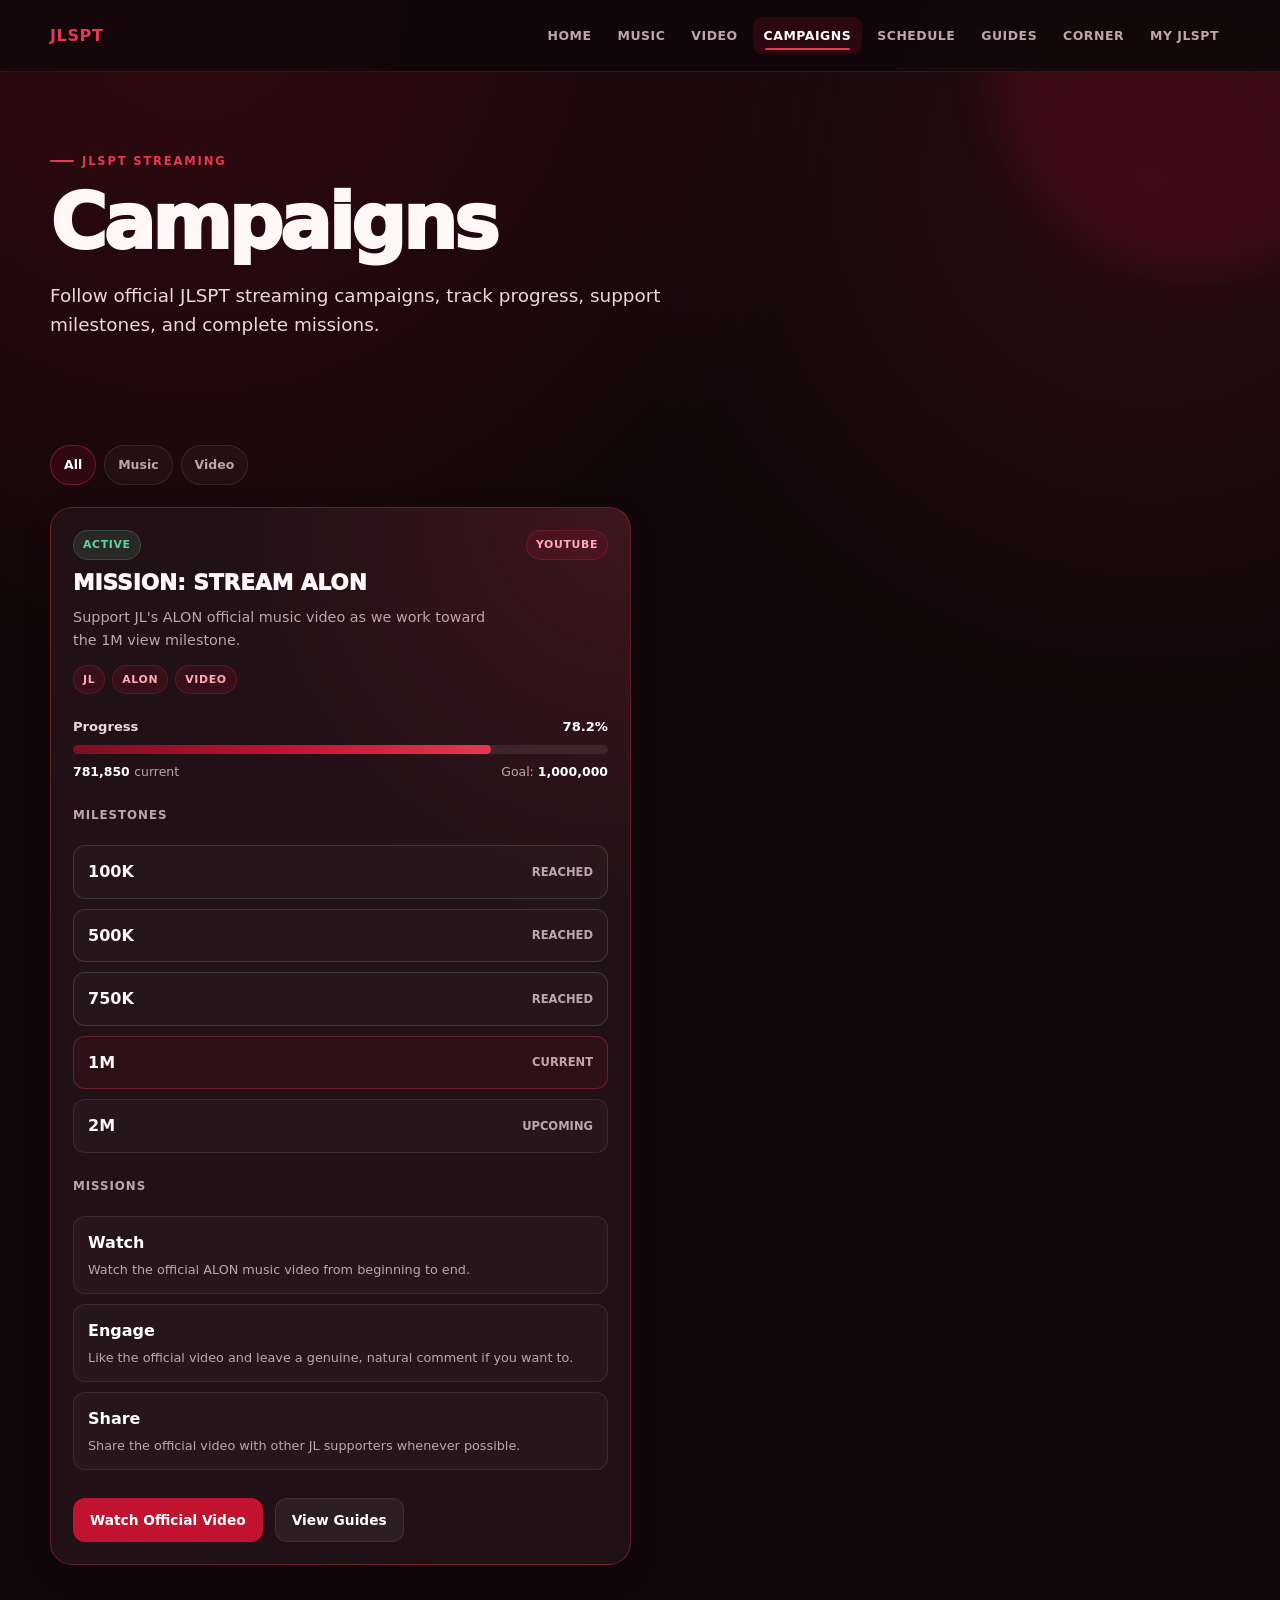
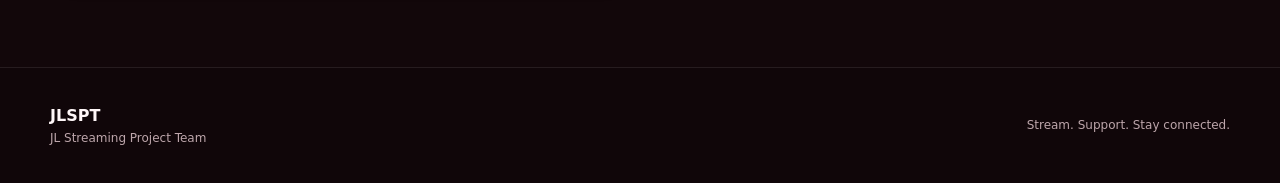
==== commit 62f164cc: "Update campaigns.html" ====
--- a/campaigns.html
+++ b/campaigns.html
@@ -1,1017 +1,334 @@
 <!DOCTYPE html>
 <html lang="en">
-
 <head>
-
     <meta charset="UTF-8">
-
-    <meta
-        name="viewport"
-        content="width=device-width, initial-scale=1.0"
-    >
+    <meta name="viewport" content="width=device-width, initial-scale=1.0">
 
     <meta
         name="description"
-        content="JLSPT streaming campaigns, goals, milestones, and missions."
+        content="JLSPT streaming campaigns, progress, milestones, and missions."
     >
 
     <title>Campaigns | JLSPT</title>
 
-    <link
-        rel="stylesheet"
-        href="style.css"
-    >
-
+    <link rel="stylesheet" href="style.css">
 </head>
 
-
 <body>
 
-
-    <!-- =========================================================
-         NAVIGATION
-         ========================================================= -->
-
-    <header class="navbar">
-
-        <div class="nav-inner">
-
-            <a
-                href="index.html"
-                class="brand"
-            >
-
-                <span class="brand-mark">
-                    JL
-                </span>
-
-                <span class="brand-text">
-
-                    <strong>
-                        JLSPT
-                    </strong>
-
-                    <small>
-                        JL Streaming Project Team
-                    </small>
-
-                </span>
-
-            </a>
-
-
-            <nav
-                class="nav-links"
-                aria-label="Main navigation"
-            >
-
-                <a href="index.html">
-                    Home
-                </a>
-
-                <a href="music.html">
-                    Music
-                </a>
-
-                <a href="video.html">
-                    Video
-                </a>
-
-                <a
-                    href="campaigns.html"
-                    class="active"
-                >
-                    Campaigns
-                </a>
-
-                <a href="schedule.html">
-                    Schedule
-                </a>
-
-                <a href="guides.html">
-                    Guides
-                </a>
-
-                <a href="corner.html">
-                    Corner
-                </a>
-
-                <a href="my-jlspt.html">
-                    My JLSPT
-                </a>
-
-            </nav>
-
-        </div>
-
-    </header>
-
-
-
-    <main>
-
-
-        <!-- =====================================================
-             PAGE HERO
-             ===================================================== -->
-
-        <section class="page-hero">
-
-            <div class="container">
+<header class="navbar">
+    <div class="nav-inner">
+
+        <a
+            href="index.html"
+            class="nav-brand"
+            aria-label="JLSPT Home"
+        >
+            <span class="nav-logo">JLSPT</span>
+        </a>
+
+        <nav
+            class="nav-links"
+            aria-label="Main navigation"
+        ></nav>
+
+    </div>
+</header>
+
+
+<main>
+
+    <!-- =================================================
+         HERO
+         ================================================= -->
+
+    <section class="page-hero">
+        <div class="container">
+
+            <div class="page-hero-content">
 
                 <span class="eyebrow">
                     JLSPT STREAMING
                 </span>
 
-
                 <h1>
                     Campaigns
                 </h1>
 
-
                 <p>
-                    Follow current JLSPT streaming missions,
-                    milestones, and community goals.
+                    Follow official JLSPT streaming campaigns,
+                    track progress, support milestones, and complete missions.
                 </p>
 
             </div>
 
-        </section>
-
-
-
-        <!-- =====================================================
-             FILTERS
-             ===================================================== -->
-
-        <section class="section campaign-filter-section">
-
-            <div class="container">
-
-                <div
-                    class="campaign-filters"
-                    role="tablist"
-                    aria-label="Campaign filters"
+        </div>
+    </section>
+
+
+    <!-- =================================================
+         FILTERS
+         ================================================= -->
+
+    <section class="section">
+        <div class="container">
+
+            <div class="filters" aria-label="Campaign filters">
+
+                <button
+                    type="button"
+                    class="filter-btn active"
+                    data-filter="all"
                 >
-
-                    <button
-                        class="filter-button active"
-                        type="button"
-                        data-filter="all"
-                    >
-                        All
-                    </button>
-
-                    <button
-                        class="filter-button"
-                        type="button"
-                        data-filter="music"
-                    >
-                        Music
-                    </button>
-
-                    <button
-                        class="filter-button"
-                        type="button"
-                        data-filter="video"
-                    >
-                        Video
-                    </button>
-
-                </div>
+                    All
+                </button>
+
+                <button
+                    type="button"
+                    class="filter-btn"
+                    data-filter="music"
+                >
+                    Music
+                </button>
+
+                <button
+                    type="button"
+                    class="filter-btn"
+                    data-filter="video"
+                >
+                    Video
+                </button>
 
             </div>
 
-        </section>
-
-
-
-        <!-- =====================================================
-             CAMPAIGNS
-             ===================================================== -->
-
-        <section class="section campaigns-section">
-
-            <div class="container">
-
-                <div
-                    class="campaign-list"
-                    id="campaign-list"
-                >
-                </div>
-
-
-                <div
-                    class="empty-state campaign-empty"
-                    id="campaign-empty"
-                    hidden
-                >
-
-                    <span class="empty-state-icon">
-                        🎯
-                    </span>
-
-                    <h2>
-                        No campaigns found
-                    </h2>
-
-                    <p>
-                        There are no campaigns matching
-                        this filter right now.
-                    </p>
-
-                </div>
-
+
+            <!-- =========================================
+                 CAMPAIGNS
+                 ========================================= -->
+
+            <div
+                id="campaign-list"
+                class="grid grid-2"
+            ></div>
+
+        </div>
+    </section>
+
+</main>
+
+
+<footer>
+
+    <div class="footer-inner">
+
+        <div>
+            <div class="footer-brand">
+                JLSPT
             </div>
 
-        </section>
-
-
-    </main>
-
-
-
-    <!-- =========================================================
-         FOOTER
-         ========================================================= -->
-
-    <footer class="site-footer">
-
-        <div class="container">
-
-            <div class="footer-inner">
-
-                <div>
-
-                    <strong>
-                        JLSPT
-                    </strong>
-
-                    <p>
-                        JL Streaming Project Team
-                    </p>
-
-                </div>
-
-
-                <div class="footer-links">
-
-                    <a href="index.html">
-                        Home
-                    </a>
-
-                    <a href="music.html">
-                        Music
-                    </a>
-
-                    <a href="video.html">
-                        Video
-                    </a>
-
-                    <a href="schedule.html">
-                        Schedule
-                    </a>
-
-                    <a href="guides.html">
-                        Guides
-                    </a>
-
-                    <a href="corner.html">
-                        Corner
-                    </a>
-
-                </div>
-
+            <div class="footer-text">
+                JL Streaming Project Team
             </div>
-
-
-            <div class="footer-bottom">
-
-                <span>
-                    JLSPT • JL Streaming Project Team
-                </span>
-
-                <span>
-                    Stream. Support. Stay connected.
-                </span>
-
+        </div>
+
+        <div class="footer-text">
+            Stream. Support. Stay connected.
+        </div>
+
+    </div>
+
+</footer>
+
+
+<script src="data.js"></script>
+<script src="menu.js"></script>
+
+<script>
+(function () {
+
+    "use strict";
+
+
+    let currentFilter = "all";
+
+
+    function escapeHTML(value) {
+        return String(value ?? "")
+            .replace(/&/g, "&amp;")
+            .replace(/</g, "&lt;")
+            .replace(/>/g, "&gt;")
+            .replace(/"/g, "&quot;")
+            .replace(/'/g, "&#039;");
+    }
+
+
+    function formatNumber(value) {
+        return Number(value || 0).toLocaleString();
+    }
+
+
+    function getProgress(current, goal) {
+
+        if (!goal || goal <= 0) {
+            return 0;
+        }
+
+        return Math.min(
+            100,
+            Math.max(
+                0,
+                (Number(current || 0) / Number(goal)) * 100
+            )
+        );
+    }
+
+
+    function formatDate(value) {
+
+        if (!value) {
+            return "";
+        }
+
+        const date =
+            new Date(value + "T00:00:00");
+
+        if (Number.isNaN(date.getTime())) {
+            return "";
+        }
+
+        return date.toLocaleDateString(
+            undefined,
+            {
+                year: "numeric",
+                month: "short",
+                day: "numeric"
+            }
+        );
+    }
+
+
+    function getStatusLabel(status) {
+
+        if (!status) {
+            return "ACTIVE";
+        }
+
+        return String(status)
+            .replace(/-/g, " ")
+            .toUpperCase();
+    }
+
+
+    function renderMilestones(milestones) {
+
+        if (
+            !Array.isArray(milestones) ||
+            !milestones.length
+        ) {
+            return "";
+        }
+
+
+        return `
+            <div
+                style="
+                    margin-top:24px;
+                    font-size:0.74rem;
+                    font-weight:900;
+                    color:var(--muted);
+                    letter-spacing:0.08em;
+                    text-transform:uppercase;
+                "
+            >
+                Milestones
             </div>
 
-        </div>
-
-    </footer>
-
-
-
-    <!-- =========================================================
-         DATA
-         ========================================================= -->
-
-    <script src="data.js"></script>
-
-    <script src="menu.js"></script>
-
-
-
-    <!-- =========================================================
-         CAMPAIGN SCRIPT
-         ========================================================= -->
-
-    <script>
-
-        document.addEventListener(
-            "DOMContentLoaded",
-            function () {
-
-                if (
-                    typeof JLSPT_DATA === "undefined"
-                ) {
-                    return;
-                }
-
-
-                const campaigns =
-                    JLSPT_DATA.campaigns || [];
-
-
-                const campaignList =
-                    document.getElementById(
-                        "campaign-list"
-                    );
-
-
-                const campaignEmpty =
-                    document.getElementById(
-                        "campaign-empty"
-                    );
-
-
-                const filterButtons =
-                    document.querySelectorAll(
-                        ".filter-button"
-                    );
-
-
-                let currentFilter =
-                    "all";
-
-
-
-                /*
-                 * =================================================
-                 * INITIAL RENDER
-                 * =================================================
-                 */
-
-                renderCampaigns(
-                    currentFilter
-                );
-
-
-
-                /*
-                 * =================================================
-                 * FILTER BUTTONS
-                 * =================================================
-                 */
-
-                filterButtons.forEach(
-                    function (button) {
-
-                        button.addEventListener(
-                            "click",
-                            function () {
-
-                                filterButtons.forEach(
-                                    function (item) {
-
-                                        item.classList.remove(
-                                            "active"
-                                        );
-
-                                    }
-                                );
-
-
-                                button.classList.add(
-                                    "active"
-                                );
-
-
-                                currentFilter =
-                                    button.dataset.filter ||
-                                    "all";
-
-
-                                renderCampaigns(
-                                    currentFilter
-                                );
-
-                            }
-                        );
-
-                    }
-                );
-
-
-
-                /*
-                 * =================================================
-                 * RENDER CAMPAIGNS
-                 * =================================================
-                 */
-
-                function renderCampaigns(
-                    filter
-                ) {
-
-                    if (!campaignList) {
-                        return;
-                    }
-
-
-                    const filtered =
-                        campaigns.filter(
-                            function (campaign) {
-
-                                if (
-                                    filter ===
-                                    "all"
-                                ) {
-                                    return true;
-                                }
-
-
-                                return (
-                                    campaign.type ===
-                                    filter
-                                );
-
-                            }
-                        );
-
-
-                    campaignList.innerHTML =
-                        filtered
-                            .map(
-                                function (campaign) {
-
-                                    return createCampaignCard(
-                                        campaign
-                                    );
-
-                                }
-                            )
-                            .join("");
-
-
-                    if (campaignEmpty) {
-
-                        campaignEmpty.hidden =
-                            filtered.length !== 0;
-
-                    }
-
-                }
-
-
-
-                /*
-                 * =================================================
-                 * CREATE CAMPAIGN CARD
-                 * =================================================
-                 */
-
-                function createCampaignCard(
-                    campaign
-                ) {
-
-                    const current =
-                        Number(
-                            campaign.current || 0
-                        );
-
-
-                    const goal =
-                        Number(
-                            campaign.goal || 0
-                        );
-
-
-                    const percentage =
-                        goal > 0
-                            ? Math.min(
-                                100,
-                                (current / goal) * 100
-                            )
-                            : 0;
-
-
-                    const milestones =
-                        Array.isArray(
-                            campaign.milestones
-                        )
-                            ? campaign.milestones
-                            : [];
-
-
-                    const missions =
-                        Array.isArray(
-                            campaign.missions
-                        )
-                            ? campaign.missions
-                            : [];
-
-
-                    return `
-
-                        <article
-                            class="campaign-card"
-                            data-campaign-id="${escapeHTML(
-                                campaign.id || ""
-                            )}"
-                        >
-
-
-                            <!-- =================================
-                                 HEADER
-                                 ================================= -->
-
-                            <div class="campaign-card-header">
-
-                                <div>
-
-                                    <span class="section-label">
-                                        ${escapeHTML(
-                                            getTypeLabel(
-                                                campaign.type
-                                            )
-                                        )}
-                                    </span>
-
-
-                                    <h2>
-                                        ${escapeHTML(
-                                            campaign.title
-                                        )}
-                                    </h2>
-
-                                </div>
-
-
-                                <span
-                                    class="status-badge ${escapeHTML(
-                                        campaign.status || ""
-                                    )}"
-                                >
+            <div class="milestones">
+
+                ${milestones.map(
+                    function (milestone) {
+
+                        const status =
+                            milestone.status || "upcoming";
+
+                        let statusText =
+                            "UPCOMING";
+
+                        if (status === "completed") {
+                            statusText = "REACHED";
+                        }
+
+                        if (status === "current") {
+                            statusText = "CURRENT";
+                        }
+
+                        return `
+                            <div
+                                class="
+                                    milestone
+                                    ${escapeHTML(status)}
+                                "
+                            >
+
+                                <span class="milestone-label">
                                     ${escapeHTML(
-                                        getStatusLabel(
-                                            campaign.status
+                                        milestone.label ||
+                                        formatNumber(
+                                            milestone.value
                                         )
                                     )}
                                 </span>
 
+                                <span class="milestone-status">
+                                    ${statusText}
+                                </span>
+
                             </div>
-
-
-
-                            <!-- =================================
-                                 META
-                                 ================================= -->
-
-                            <div class="campaign-meta">
-
-                                <span>
-                                    ${escapeHTML(
-                                        campaign.artist || ""
-                                    )}
-                                </span>
-
-                                <span>
-                                    ${escapeHTML(
-                                        campaign.release || ""
-                                    )}
-                                </span>
-
-                                <span>
-                                    ${escapeHTML(
-                                        campaign.platform || ""
-                                    )}
-                                </span>
-
-                            </div>
-
-
-
-                            <!-- =================================
-                                 DESCRIPTION
-                                 ================================= -->
-
-                            <p class="campaign-description">
-
-                                ${escapeHTML(
-                                    campaign.description || ""
-                                )}
-
-                            </p>
-
-
-
-                            <!-- =================================
-                                 PROGRESS
-                                 ================================= -->
-
-                            <div class="campaign-progress">
-
-                                <div class="campaign-progress-heading">
-
-                                    <div>
-
-                                        <span class="progress-label">
-                                            Current
-                                        </span>
-
-                                        <strong>
-                                            ${formatNumber(
-                                                current
-                                            )}
-                                        </strong>
-
-                                    </div>
-
-
-                                    <div class="progress-goal">
-
-                                        <span class="progress-label">
-                                            Goal
-                                        </span>
-
-                                        <strong>
-                                            ${formatNumber(
-                                                goal
-                                            )}
-                                        </strong>
-
-                                    </div>
-
-                                </div>
-
-
-                                <div class="progress-track">
-
-                                    <div
-                                        class="progress-fill"
-                                        style="width: ${percentage.toFixed(
-                                            1
-                                        )}%;"
-                                    ></div>
-
-                                </div>
-
-
-                                <div class="campaign-progress-footer">
-
-                                    <strong>
-                                        ${percentage.toFixed(
-                                            1
-                                        )}%
-                                    </strong>
-
-                                    <span>
-                                        of goal
-                                    </span>
-
-                                </div>
-
-                            </div>
-
-
-
-                            <!-- =================================
-                                 MILESTONES
-                                 ================================= -->
-
-                            ${
-                                milestones.length
-                                    ? `
-
-                                        <div class="campaign-block">
-
-                                            <div class="campaign-block-heading">
-
-                                                <span class="section-label">
-                                                    MILESTONES
-                                                </span>
-
-                                            </div>
-
-
-                                            <div class="milestone-list">
-
-                                                ${milestones
-                                                    .map(
-                                                        function (
-                                                            milestone
-                                                        ) {
-
-                                                            return createMilestone(
-                                                                milestone,
-                                                                current
-                                                            );
-
-                                                        }
-                                                    )
-                                                    .join("")}
-
-                                            </div>
-
-                                        </div>
-
-                                    `
-                                    : ""
-                            }
-
-
-
-                            <!-- =================================
-                                 MISSIONS
-                                 ================================= -->
-
-                            ${
-                                missions.length
-                                    ? `
-
-                                        <div class="campaign-block">
-
-                                            <div class="campaign-block-heading">
-
-                                                <span class="section-label">
-                                                    CAMPAIGN MISSIONS
-                                                </span>
-
-                                            </div>
-
-
-                                            <div class="mission-list">
-
-                                                ${missions
-                                                    .map(
-                                                        function (
-                                                            mission,
-                                                            index
-                                                        ) {
-
-                                                            return createMission(
-                                                                mission,
-                                                                index
-                                                            );
-
-                                                        }
-                                                    )
-                                                    .join("")}
-
-                                            </div>
-
-                                        </div>
-
-                                    `
-                                    : ""
-                            }
-
-
-
-                            <!-- =================================
-                                 DATES / PLATFORM
-                                 ================================= -->
-
-                            <div class="campaign-details">
-
-                                ${
-                                    campaign.startDate
-                                        ? `
-                                            <div class="campaign-detail">
-
-                                                <span>
-                                                    Starts
-                                                </span>
-
-                                                <strong>
-                                                    ${formatDate(
-                                                        campaign.startDate
-                                                    )}
-                                                </strong>
-
-                                            </div>
-                                        `
-                                        : ""
-                                }
-
-
-                                ${
-                                    campaign.endDate
-                                        ? `
-                                            <div class="campaign-detail">
-
-                                                <span>
-                                                    Ends
-                                                </span>
-
-                                                <strong>
-                                                    ${formatDate(
-                                                        campaign.endDate
-                                                    )}
-                                                </strong>
-
-                                            </div>
-                                        `
-                                        : ""
-                                }
-
-
-                                <div class="campaign-detail">
-
-                                    <span>
-                                        Platform
-                                    </span>
-
-                                    <strong>
-                                        ${escapeHTML(
-                                            campaign.platform ||
-                                            "Various"
-                                        )}
-                                    </strong>
-
-                                </div>
-
-                            </div>
-
-
-
-                            <!-- =================================
-                                 ACTIONS
-                                 ================================= -->
-
-                            <div class="campaign-actions">
-
-                                ${
-                                    campaign.videoUrl
-                                        ? `
-
-                                            <a
-                                                href="${escapeAttribute(
-                                                    campaign.videoUrl
-                                                )}"
-                                                target="_blank"
-                                                rel="noopener noreferrer"
-                                                class="button button-primary"
-                                            >
-                                                Open Official Video
-                                            </a>
-
-                                        `
-                                        : ""
-                                }
-
-
-                                <a
-                                    href="guides.html"
-                                    class="button button-secondary"
-                                >
-                                    Campaign Guide
-                                </a>
-
-                            </div>
-
-
-                        </article>
-
-                    `;
-
-                }
-
-
-
-                /*
-                 * =================================================
-                 * MILESTONE
-                 * =================================================
-                 */
-
-                function createMilestone(
-                    milestone,
-                    current
-                ) {
-
-                    const value =
-                        Number(
-                            milestone.value || 0
-                        );
-
-
-                    const reached =
-                        current >= value ||
-                        milestone.status ===
-                        "completed";
-
-
-                    const currentMilestone =
-                        milestone.status ===
-                        "current";
-
-
-                    let state =
-                        "upcoming";
-
-
-                    if (reached) {
-
-                        state =
-                            "completed";
-
-                    } else if (
-                        currentMilestone
-                    ) {
-
-                        state =
-                            "current";
-
-                    }
-
-
-                    return `
-
-                        <div
-                            class="milestone-row ${state}"
-                        >
-
-                            <span class="milestone-status-dot">
-                            </span>
-
-
-                            <div class="milestone-info">
+                        `;
+
+                    }
+                ).join("")}
+
+            </div>
+        `;
+    }
+
+
+    function renderMissions(missions) {
+
+        if (
+            !Array.isArray(missions) ||
+            !missions.length
+        ) {
+            return "";
+        }
+
+
+        return `
+            <div
+                style="
+                    margin-top:24px;
+                    font-size:0.74rem;
+                    font-weight:900;
+                    color:var(--muted);
+                    letter-spacing:0.08em;
+                    text-transform:uppercase;
+                "
+            >
+                Missions
+            </div>
+
+            <div class="mission-list">
+
+                ${missions.map(
+                    function (mission) {
+
+                        return `
+                            <div class="mission">
 
                                 <strong>
                                     ${escapeHTML(
-                                        milestone.label || ""
-                                    )}
-                                </strong>
-
-                                <span>
-                                    ${formatNumber(
-                                        value
-                                    )}
-                                </span>
-
-                            </div>
-
-
-                            <span class="milestone-state">
-
-                                ${
-                                    state ===
-                                    "completed"
-                                        ? "Reached"
-                                        : state ===
-                                          "current"
-                                            ? "Current"
-                                            : "Upcoming"
-                                }
-
-                            </span>
-
-                        </div>
-
-                    `;
-
-                }
-
-
-
-                /*
-                 * =================================================
-                 * MISSION
-                 * =================================================
-                 */
-
-                function createMission(
-                    mission,
-                    index
-                ) {
-
-                    return `
-
-                        <div class="mission-row">
-
-                            <span class="mission-number">
-                                ${index + 1}
-                            </span>
-
-
-                            <div class="mission-info">
-
-                                <strong>
-                                    ${escapeHTML(
-                                        mission.title || ""
+                                        mission.title
                                     )}
                                 </strong>
 
@@ -1022,205 +339,433 @@
                                 </p>
 
                             </div>
-
-
-                            <span class="mission-type">
-                                ${escapeHTML(
-                                    mission.type || "Mission"
+                        `;
+
+                    }
+                ).join("")}
+
+            </div>
+        `;
+    }
+
+
+    function renderCampaign(campaign) {
+
+        const progress =
+            getProgress(
+                campaign.current,
+                campaign.goal
+            );
+
+
+        const status =
+            campaign.status || "active";
+
+
+        const statusClass =
+            status === "active"
+                ? "status-active"
+                : (
+                    status === "completed"
+                        ? "status-completed"
+                        : (
+                            status === "paused"
+                                ? "status-paused"
+                                : "status-upcoming"
+                        )
+                );
+
+
+        const dateParts = [];
+
+
+        if (campaign.startDate) {
+            dateParts.push(
+                "Start: " +
+                formatDate(campaign.startDate)
+            );
+        }
+
+
+        if (campaign.endDate) {
+            dateParts.push(
+                "End: " +
+                formatDate(campaign.endDate)
+            );
+        }
+
+
+        return `
+            <article
+                class="
+                    card
+                    campaign-card
+                    ${
+                        status === "active"
+                            ? "card-featured"
+                            : ""
+                    }
+                "
+                data-campaign-type="${escapeHTML(
+                    campaign.type || ""
+                )}"
+            >
+
+                <div class="campaign-header">
+
+                    <div>
+
+                        <span
+                            class="
+                                status-badge
+                                ${statusClass}
+                            "
+                        >
+                            ${getStatusLabel(status)}
+                        </span>
+
+                        <h2 class="campaign-title">
+                            ${escapeHTML(
+                                campaign.title
+                            )}
+                        </h2>
+
+                        <p class="campaign-description">
+                            ${escapeHTML(
+                                campaign.description || ""
+                            )}
+                        </p>
+
+                    </div>
+
+                    ${
+                        campaign.platform
+                            ? `
+                                <span class="category-badge">
+                                    ${escapeHTML(
+                                        campaign.platform
+                                    )}
+                                </span>
+                            `
+                            : ""
+                    }
+
+                </div>
+
+
+                <div class="campaign-meta">
+
+                    ${
+                        campaign.artist
+                            ? `
+                                <span class="tag">
+                                    ${escapeHTML(
+                                        campaign.artist
+                                    )}
+                                </span>
+                            `
+                            : ""
+                    }
+
+                    ${
+                        campaign.release
+                            ? `
+                                <span class="tag">
+                                    ${escapeHTML(
+                                        campaign.release
+                                    )}
+                                </span>
+                            `
+                            : ""
+                    }
+
+                    ${
+                        campaign.type
+                            ? `
+                                <span class="tag">
+                                    ${escapeHTML(
+                                        campaign.type
+                                    )}
+                                </span>
+                            `
+                            : ""
+                    }
+
+                </div>
+
+
+                ${
+                    dateParts.length
+                        ? `
+                            <div
+                                style="
+                                    margin-top:14px;
+                                    color:var(--muted);
+                                    font-size:0.75rem;
+                                "
+                            >
+                                ${dateParts
+                                    .map(
+                                        escapeHTML
+                                    )
+                                    .join(" · ")}
+                            </div>
+                        `
+                        : ""
+                }
+
+
+                <div class="campaign-progress">
+
+                    <div class="progress-label">
+
+                        <span>
+                            Progress
+                        </span>
+
+                        <strong>
+                            ${progress.toFixed(1)}%
+                        </strong>
+
+                    </div>
+
+
+                    <div
+                        class="progress-bar"
+                        role="progressbar"
+                        aria-valuenow="${progress.toFixed(1)}"
+                        aria-valuemin="0"
+                        aria-valuemax="100"
+                    >
+
+                        <div
+                            class="progress-fill"
+                            style="width:${progress}%"
+                        ></div>
+
+                    </div>
+
+
+                    <div class="campaign-numbers">
+
+                        <span>
+                            <strong>
+                                ${formatNumber(
+                                    campaign.current
                                 )}
-                            </span>
-
-                        </div>
-
-                    `;
-
+                            </strong>
+                            current
+                        </span>
+
+                        <span>
+                            Goal:
+                            <strong>
+                                ${formatNumber(
+                                    campaign.goal
+                                )}
+                            </strong>
+                        </span>
+
+                    </div>
+
+                </div>
+
+
+                ${renderMilestones(
+                    campaign.milestones
+                )}
+
+
+                ${renderMissions(
+                    campaign.missions
+                )}
+
+
+                <div class="hero-actions">
+
+                    ${
+                        campaign.videoUrl
+                            ? `
+                                <a
+                                    href="${escapeHTML(
+                                        campaign.videoUrl
+                                    )}"
+                                    class="btn"
+                                    target="_blank"
+                                    rel="noopener noreferrer"
+                                >
+                                    Watch Official Video
+                                </a>
+                            `
+                            : ""
+                    }
+
+
+                    ${
+                        campaign.guideUrl
+                            ? `
+                                <a
+                                    href="${escapeHTML(
+                                        campaign.guideUrl
+                                    )}"
+                                    class="btn btn-secondary"
+                                >
+                                    Campaign Guide
+                                </a>
+                            `
+                            : `
+                                <a
+                                    href="guides.html"
+                                    class="btn btn-secondary"
+                                >
+                                    View Guides
+                                </a>
+                            `
+                    }
+
+                </div>
+
+            </article>
+        `;
+    }
+
+
+    function renderCampaigns() {
+
+        const container =
+            document.getElementById(
+                "campaign-list"
+            );
+
+
+        if (!container) {
+            return;
+        }
+
+
+        const campaigns =
+            Array.isArray(JLSPT_DATA.campaigns)
+                ? JLSPT_DATA.campaigns
+                : [];
+
+
+        const filtered =
+            campaigns.filter(
+                function (campaign) {
+
+                    if (currentFilter === "all") {
+                        return true;
+                    }
+
+                    return campaign.type === currentFilter;
                 }
-
-
-
-                /*
-                 * =================================================
-                 * TYPE
-                 * =================================================
-                 */
-
-                function getTypeLabel(
-                    type
-                ) {
-
-                    if (
-                        type ===
-                        "music"
-                    ) {
-                        return "Music Campaign";
-                    }
-
-
-                    if (
-                        type ===
-                        "video"
-                    ) {
-                        return "Video Campaign";
-                    }
-
-
-                    return "Streaming Campaign";
-
-                }
-
-
-
-                /*
-                 * =================================================
-                 * STATUS
-                 * =================================================
-                 */
-
-                function getStatusLabel(
-                    status
-                ) {
-
-                    const labels = {
-
-                        active:
-                            "Active",
-
-                        paused:
-                            "Paused",
-
-                        completed:
-                            "Completed",
-
-                        archived:
-                            "Archived"
-
-                    };
-
-
-                    return (
-                        labels[status] ||
-                        status ||
-                        "Active"
-                    );
-
-                }
-
-
-
-                /*
-                 * =================================================
-                 * NUMBER
-                 * =================================================
-                 */
-
-                function formatNumber(
-                    value
-                ) {
-
-                    return Number(
-                        value || 0
-                    ).toLocaleString(
-                        "en-US"
-                    );
-
-                }
-
-
-
-                /*
-                 * =================================================
-                 * DATE
-                 * =================================================
-                 */
-
-                function formatDate(
-                    value
-                ) {
-
-                    if (!value) {
-                        return "";
-                    }
-
-
-                    const date =
-                        new Date(value);
-
-
-                    if (
-                        Number.isNaN(
-                            date.getTime()
-                        )
-                    ) {
-                        return value;
-                    }
-
-
-                    return date.toLocaleDateString(
-                        "en-US",
-                        {
-                            year: "numeric",
-                            month: "long",
-                            day: "numeric"
-                        }
-                    );
-
-                }
-
-
-
-                /*
-                 * =================================================
-                 * SECURITY HELPERS
-                 * =================================================
-                 */
-
-                function escapeHTML(
-                    value
-                ) {
-
-                    return String(
-                        value ?? ""
-                    )
-                        .replace(
-                            /&/g,
-                            "&amp;"
-                        )
-                        .replace(
-                            /</g,
-                            "&lt;"
-                        )
-                        .replace(
-                            />/g,
-                            "&gt;"
-                        )
-                        .replace(
-                            /"/g,
-                            "&quot;"
-                        )
-                        .replace(
-                            /'/g,
-                            "&#039;"
+            );
+
+
+        if (!filtered.length) {
+
+            container.innerHTML = `
+                <div class="empty-state">
+
+                    <div class="empty-state-icon">
+                        📭
+                    </div>
+
+                    <h3>
+                        No campaigns in this category
+                    </h3>
+
+                    <p>
+                        More JLSPT streaming campaigns will appear here.
+                    </p>
+
+                </div>
+            `;
+
+            return;
+        }
+
+
+        container.innerHTML =
+            filtered
+                .map(renderCampaign)
+                .join("");
+    }
+
+
+    function setupFilters() {
+
+        const buttons =
+            document.querySelectorAll(
+                "[data-filter]"
+            );
+
+
+        buttons.forEach(
+            function (button) {
+
+                button.addEventListener(
+                    "click",
+                    function () {
+
+                        currentFilter =
+                            button.dataset.filter;
+
+
+                        buttons.forEach(
+                            function (item) {
+                                item.classList.toggle(
+                                    "active",
+                                    item === button
+                                );
+                            }
                         );
 
-                }
-
-
-                function escapeAttribute(
-                    value
-                ) {
-
-                    return escapeHTML(
-                        value
-                    );
-
-                }
+
+                        renderCampaigns();
+                    }
+                );
 
             }
         );
-
-    </script>
-
+    }
+
+
+    function initCampaigns() {
+
+        if (
+            typeof JLSPT_DATA === "undefined"
+        ) {
+            console.error(
+                "JLSPT_DATA is not available."
+            );
+
+            return;
+        }
+
+
+        renderCampaigns();
+        setupFilters();
+    }
+
+
+    if (
+        document.readyState === "loading"
+    ) {
+
+        document.addEventListener(
+            "DOMContentLoaded",
+            initCampaigns
+        );
+
+    } else {
+
+        initCampaigns();
+
+    }
+
+})();
+</script>
 
 </body>
-
 </html>
--- a/style.css
+++ b/style.css
@@ -1,2095 +1,1440 @@
-/*
- * =========================================
- * JLSPT
- * JL Streaming Project Team
- *
- * Main Site Styles
- * =========================================
- */
-
-
-/* =========================================
-   VARIABLES
-========================================= */
+/* =========================================================
+   JLSPT GLOBAL STYLES
+   JL Streaming Project Team
+   ========================================================= */
 
 :root {
-
-    --bg: #18090d;
-
-    --bg-soft: #200b11;
-
-    --surface: #241016;
-
-    --surface-2: #2d121a;
-
-    --surface-3: #35151e;
-
-    --text: #fff5f6;
-
-    --text-muted: #c9aeb3;
-
-    --accent: #c1122f;
-
-    --accent-bright: #e63950;
-
-    --accent-dark: #7a1024;
-
-    --accent-soft: #ff7182;
-
-    --accent-glow:
-        rgba(193, 18, 47, 0.28);
-
-    --border: #54202b;
-
-    --border-light: #6c2936;
-
-    --success: #8fd6a8;
-
-    --warning: #f0c56b;
-
-    --shadow:
-        rgba(0, 0, 0, 0.42);
+    --red: #c1122f;
+    --red-bright: #e63950;
+    --red-light: #ff6175;
+    --red-dark: #7a1024;
+    --red-soft: rgba(193, 18, 47, 0.14);
+
+    --bg: #12070a;
+    --bg-soft: #19090e;
+    --card: #211016;
+    --card-light: #2a141b;
+    --card-hover: #321820;
+
+    --text: #fff7f8;
+    --text-soft: #ead9dc;
+    --muted: #bda6ab;
+
+    --border: rgba(255, 255, 255, 0.09);
+    --border-red: rgba(230, 57, 80, 0.35);
+
+    --success: #63d39b;
+    --warning: #ffd166;
+    --info: #7ec8ff;
+
+    --shadow: 0 18px 50px rgba(0, 0, 0, 0.28);
+    --shadow-red: 0 14px 40px rgba(193, 18, 47, 0.2);
+
+    --radius-sm: 10px;
+    --radius-md: 16px;
+    --radius-lg: 22px;
+    --radius-xl: 30px;
 
     --max-width: 1180px;
-
-    --radius: 18px;
-
-    --radius-small: 12px;
-
-}
-
-
-/* =========================================
+    --nav-height: 72px;
+
+    --font: Inter, system-ui, -apple-system, BlinkMacSystemFont,
+        "Segoe UI", sans-serif;
+}
+
+/* =========================================================
    RESET
-========================================= */
+   ========================================================= */
 
 * {
-
     box-sizing: border-box;
-
-}
-
+    margin: 0;
+    padding: 0;
+}
 
 html {
-
     scroll-behavior: smooth;
-
-}
-
+}
 
 body {
-
-    margin: 0;
-
     min-height: 100vh;
-
     background:
         radial-gradient(
-            circle at 85% 5%,
-            rgba(193, 18, 47, 0.13),
-            transparent 30%
+            circle at 15% 0%,
+            rgba(193, 18, 47, 0.18),
+            transparent 32%
         ),
         radial-gradient(
-            circle at 5% 35%,
-            rgba(230, 57, 80, 0.06),
+            circle at 90% 10%,
+            rgba(230, 57, 80, 0.1),
             transparent 28%
         ),
         var(--bg);
-
     color: var(--text);
-
-    font-family:
-        Inter,
-        ui-sans-serif,
-        system-ui,
-        -apple-system,
-        BlinkMacSystemFont,
-        "Segoe UI",
-        sans-serif;
-
+    font-family: var(--font);
     line-height: 1.6;
-
-}
-
+    overflow-x: hidden;
+}
+
+body.menu-open {
+    overflow: hidden;
+}
+
+a {
+    color: inherit;
+    text-decoration: none;
+}
+
+button,
+input,
+textarea,
+select {
+    font: inherit;
+}
+
+button {
+    cursor: pointer;
+}
 
 img {
-
+    display: block;
     max-width: 100%;
-
+}
+
+ul,
+ol {
+    list-style: none;
+}
+
+/* =========================================================
+   GLOBAL CONTAINER
+   ========================================================= */
+
+.container {
+    width: min(calc(100% - 40px), var(--max-width));
+    margin: 0 auto;
+}
+
+/* =========================================================
+   NAVIGATION
+   ========================================================= */
+
+.navbar {
+    position: sticky;
+    top: 0;
+    z-index: 1000;
+    height: var(--nav-height);
+    background: rgba(18, 7, 10, 0.9);
+    border-bottom: 1px solid var(--border);
+    backdrop-filter: blur(18px);
+    -webkit-backdrop-filter: blur(18px);
+}
+
+.nav-inner {
+    width: min(calc(100% - 40px), var(--max-width));
+    height: 100%;
+    margin: 0 auto;
+    display: flex;
+    align-items: center;
+    justify-content: space-between;
+    gap: 24px;
+}
+
+.nav-brand {
+    display: flex;
+    align-items: center;
+    gap: 10px;
+    flex-shrink: 0;
+    font-weight: 900;
+    letter-spacing: 0.04em;
+}
+
+.nav-brand span,
+.nav-logo {
+    color: var(--red-bright);
+}
+
+.nav-links {
+    display: flex;
+    align-items: center;
+    justify-content: flex-end;
+    gap: 4px;
+}
+
+.nav-links a {
+    position: relative;
+    padding: 9px 11px;
+    color: var(--muted);
+    font-size: 0.78rem;
+    font-weight: 800;
+    letter-spacing: 0.04em;
+    border-radius: 9px;
+    transition:
+        color 0.2s ease,
+        background 0.2s ease;
+}
+
+.nav-links a:hover {
+    color: var(--text);
+    background: rgba(255, 255, 255, 0.05);
+}
+
+.nav-links a.active {
+    color: #fff;
+    background: var(--red-soft);
+}
+
+.nav-links a.active::after {
+    content: "";
+    position: absolute;
+    left: 12px;
+    right: 12px;
+    bottom: 4px;
+    height: 2px;
+    border-radius: 99px;
+    background: var(--red-bright);
+}
+
+.mobile-menu-toggle {
+    display: none;
+    width: 42px;
+    height: 42px;
+    padding: 9px;
+    border: 1px solid var(--border);
+    border-radius: 12px;
+    background: var(--card);
+    align-items: center;
+    justify-content: center;
+    flex-direction: column;
+    gap: 5px;
+}
+
+.mobile-menu-toggle span {
     display: block;
-
-}
-
-
-a {
-
-    color: inherit;
-
-    text-decoration: none;
-
-}
-
-
-button,
-input {
-
-    font: inherit;
-
-}
-
-
-/* =========================================
-   SELECTION
-========================================= */
-
-::selection {
-
-    background: var(--accent);
-
-    color: #ffffff;
-
-}
-
-
-/* =========================================
-   NAVIGATION
-========================================= */
-
-.navbar {
-
-    position: sticky;
-
-    top: 0;
-
-    z-index: 1000;
-
-    background:
-        rgba(24, 9, 13, 0.88);
-
-    border-bottom:
-        1px solid rgba(108, 41, 54, 0.7);
-
-    backdrop-filter:
-        blur(18px);
-
-    -webkit-backdrop-filter:
-        blur(18px);
-
-}
-
-
-.nav-inner {
-
-    width: min(
-        calc(100% - 36px),
-        var(--max-width)
-    );
-
-    min-height: 76px;
-
-    margin: 0 auto;
-
-    display: flex;
-
+    width: 19px;
+    height: 2px;
+    border-radius: 99px;
+    background: var(--text);
+    transition:
+        transform 0.2s ease,
+        opacity 0.2s ease;
+}
+
+.mobile-menu-toggle.is-open span:nth-child(1) {
+    transform: translateY(7px) rotate(45deg);
+}
+
+.mobile-menu-toggle.is-open span:nth-child(2) {
+    opacity: 0;
+}
+
+.mobile-menu-toggle.is-open span:nth-child(3) {
+    transform: translateY(-7px) rotate(-45deg);
+}
+
+/* =========================================================
+   PAGE WRAPPER
+   ========================================================= */
+
+main {
+    width: 100%;
+}
+
+.page {
+    padding: 54px 0 90px;
+}
+
+/* =========================================================
+   HERO
+   ========================================================= */
+
+.hero,
+.page-hero {
+    position: relative;
+    overflow: hidden;
+    padding: 72px 0 64px;
+}
+
+.hero::before,
+.page-hero::before {
+    content: "";
+    position: absolute;
+    width: 420px;
+    height: 420px;
+    top: -220px;
+    right: -130px;
+    border-radius: 50%;
+    background: rgba(193, 18, 47, 0.16);
+    filter: blur(20px);
+    pointer-events: none;
+}
+
+.hero-content,
+.page-hero-content {
+    position: relative;
+    z-index: 1;
+    max-width: 780px;
+}
+
+.eyebrow,
+.section-eyebrow {
+    display: inline-flex;
     align-items: center;
-
+    gap: 8px;
+    margin-bottom: 14px;
+    color: var(--red-bright);
+    font-size: 0.72rem;
+    font-weight: 900;
+    letter-spacing: 0.16em;
+    text-transform: uppercase;
+}
+
+.eyebrow::before,
+.section-eyebrow::before {
+    content: "";
+    width: 24px;
+    height: 2px;
+    border-radius: 99px;
+    background: var(--red-bright);
+}
+
+.hero h1,
+.page-hero h1 {
+    max-width: 850px;
+    margin-bottom: 18px;
+    font-size: clamp(2.2rem, 6vw, 4.8rem);
+    line-height: 1.02;
+    letter-spacing: -0.045em;
+    font-weight: 950;
+}
+
+.hero p,
+.page-hero p {
+    max-width: 720px;
+    color: var(--text-soft);
+    font-size: clamp(1rem, 2vw, 1.15rem);
+}
+
+.hero-actions {
+    display: flex;
+    flex-wrap: wrap;
+    gap: 12px;
+    margin-top: 28px;
+}
+
+/* =========================================================
+   SECTIONS
+   ========================================================= */
+
+.section {
+    padding: 42px 0;
+}
+
+.section-header {
+    display: flex;
+    align-items: flex-end;
     justify-content: space-between;
-
-    gap: 24px;
-
-}
-
-
-.brand {
-
-    display: flex;
-
-    align-items: center;
-
-    gap: 11px;
-
-    flex-shrink: 0;
-
-}
-
-
-.brand-mark {
-
-    width: 42px;
-
-    height: 42px;
-
+    gap: 20px;
+    margin-bottom: 22px;
+}
+
+.section-title {
+    font-size: clamp(1.45rem, 3vw, 2rem);
+    line-height: 1.15;
+    font-weight: 900;
+    letter-spacing: -0.025em;
+}
+
+.section-description {
+    max-width: 650px;
+    margin-top: 7px;
+    color: var(--muted);
+    font-size: 0.94rem;
+}
+
+/* =========================================================
+   GRID
+   ========================================================= */
+
+.grid {
     display: grid;
-
-    place-items: center;
-
-    border-radius: 13px;
-
+    gap: 18px;
+}
+
+.grid-2 {
+    grid-template-columns: repeat(2, minmax(0, 1fr));
+}
+
+.grid-3 {
+    grid-template-columns: repeat(3, minmax(0, 1fr));
+}
+
+.grid-4 {
+    grid-template-columns: repeat(4, minmax(0, 1fr));
+}
+
+/* =========================================================
+   CARDS
+   ========================================================= */
+
+.card {
+    position: relative;
+    overflow: hidden;
+    padding: 22px;
     background:
         linear-gradient(
             145deg,
-            var(--accent-bright),
-            var(--accent-dark)
-        );
-
-    color: #ffffff;
-
+            rgba(255, 255, 255, 0.025),
+            transparent 50%
+        ),
+        var(--card);
+    border: 1px solid var(--border);
+    border-radius: var(--radius-lg);
+    box-shadow: 0 10px 30px rgba(0, 0, 0, 0.14);
+    transition:
+        transform 0.2s ease,
+        border-color 0.2s ease,
+        background 0.2s ease,
+        box-shadow 0.2s ease;
+}
+
+.card:hover {
+    transform: translateY(-3px);
+    background: var(--card-hover);
+    border-color: var(--border-red);
+    box-shadow: var(--shadow-red);
+}
+
+.card h2,
+.card h3,
+.card h4 {
+    line-height: 1.2;
+}
+
+.card p {
+    color: var(--muted);
+}
+
+.card + .card {
+    margin-top: 0;
+}
+
+.card-featured {
+    border-color: rgba(230, 57, 80, 0.35);
+    background:
+        radial-gradient(
+            circle at 100% 0%,
+            rgba(230, 57, 80, 0.14),
+            transparent 35%
+        ),
+        var(--card);
+}
+
+/* =========================================================
+   BADGES / LABELS
+   ========================================================= */
+
+.badge,
+.tag,
+.status-badge,
+.category-badge {
+    display: inline-flex;
+    align-items: center;
+    width: fit-content;
+    padding: 5px 9px;
+    border-radius: 999px;
+    background: var(--red-soft);
+    color: #ffabb7;
+    border: 1px solid rgba(230, 57, 80, 0.2);
+    font-size: 0.68rem;
     font-weight: 900;
-
-    letter-spacing: -1px;
-
-    box-shadow:
-        0 8px 22px
-        rgba(193, 18, 47, 0.28);
-
-}
-
-
-.brand-text {
-
-    display: flex;
-
+    letter-spacing: 0.06em;
+    text-transform: uppercase;
+}
+
+.status-active,
+.badge-active {
+    background: rgba(99, 211, 155, 0.12);
+    border-color: rgba(99, 211, 155, 0.22);
+    color: var(--success);
+}
+
+.status-completed {
+    background: rgba(99, 211, 155, 0.1);
+    color: var(--success);
+}
+
+.status-upcoming {
+    background: rgba(126, 200, 255, 0.1);
+    color: var(--info);
+}
+
+.status-paused {
+    background: rgba(255, 209, 102, 0.1);
+    color: var(--warning);
+}
+
+/* =========================================================
+   BUTTONS
+   ========================================================= */
+
+.btn,
+button.btn {
+    display: inline-flex;
+    align-items: center;
+    justify-content: center;
+    min-height: 42px;
+    padding: 10px 16px;
+    border: 1px solid transparent;
+    border-radius: 12px;
+    background: var(--red);
+    color: #fff;
+    font-weight: 850;
+    font-size: 0.86rem;
+    transition:
+        transform 0.2s ease,
+        background 0.2s ease,
+        box-shadow 0.2s ease,
+        border-color 0.2s ease;
+}
+
+.btn:hover {
+    transform: translateY(-2px);
+    background: var(--red-bright);
+    box-shadow: 0 10px 25px rgba(193, 18, 47, 0.28);
+}
+
+.btn-secondary {
+    background: rgba(255, 255, 255, 0.055);
+    border-color: var(--border);
+}
+
+.btn-secondary:hover {
+    background: rgba(255, 255, 255, 0.09);
+    border-color: rgba(255, 255, 255, 0.16);
+    box-shadow: none;
+}
+
+.btn-outline {
+    background: transparent;
+    border-color: var(--border-red);
+    color: var(--red-light);
+}
+
+.btn-outline:hover {
+    background: var(--red-soft);
+}
+
+/* =========================================================
+   LINKS
+   ========================================================= */
+
+.text-link {
+    color: var(--red-light);
+    font-weight: 800;
+}
+
+.text-link:hover {
+    color: #fff;
+}
+
+.external-link::after {
+    content: " ↗";
+    font-size: 0.8em;
+}
+
+/* =========================================================
+   PROGRESS
+   ========================================================= */
+
+.progress-wrap {
+    margin-top: 18px;
+}
+
+.progress-label {
+    display: flex;
+    align-items: center;
+    justify-content: space-between;
+    gap: 12px;
+    margin-bottom: 8px;
+    color: var(--text-soft);
+    font-size: 0.82rem;
+    font-weight: 750;
+}
+
+.progress-label strong {
+    color: #fff;
+}
+
+.progress-bar {
+    width: 100%;
+    height: 9px;
+    overflow: hidden;
+    border-radius: 999px;
+    background: rgba(255, 255, 255, 0.08);
+}
+
+.progress-fill {
+    height: 100%;
+    min-width: 2px;
+    border-radius: inherit;
+    background: linear-gradient(
+        90deg,
+        var(--red-dark),
+        var(--red),
+        var(--red-bright)
+    );
+    box-shadow: 0 0 18px rgba(230, 57, 80, 0.25);
+    transition: width 0.5s ease;
+}
+
+/* =========================================================
+   STATS
+   ========================================================= */
+
+.stats-grid {
+    display: grid;
+    grid-template-columns: repeat(4, minmax(0, 1fr));
+    gap: 14px;
+}
+
+.stat-card {
+    padding: 18px;
+    background: var(--card);
+    border: 1px solid var(--border);
+    border-radius: var(--radius-md);
+}
+
+.stat-value {
+    display: block;
+    color: #fff;
+    font-size: clamp(1.4rem, 3vw, 2rem);
+    font-weight: 950;
+    line-height: 1.1;
+}
+
+.stat-label {
+    display: block;
+    margin-top: 5px;
+    color: var(--muted);
+    font-size: 0.75rem;
+    font-weight: 750;
+}
+
+/* =========================================================
+   FILTERS
+   ========================================================= */
+
+.filters {
+    display: flex;
+    flex-wrap: wrap;
+    gap: 8px;
+    margin-bottom: 22px;
+}
+
+.filter-btn {
+    padding: 9px 13px;
+    border: 1px solid var(--border);
+    border-radius: 999px;
+    background: rgba(255, 255, 255, 0.035);
+    color: var(--muted);
+    font-size: 0.78rem;
+    font-weight: 800;
+}
+
+.filter-btn:hover,
+.filter-btn.active {
+    background: var(--red-soft);
+    border-color: var(--border-red);
+    color: #fff;
+}
+
+/* =========================================================
+   MUSIC / VIDEO
+   ========================================================= */
+
+.release-card,
+.music-card,
+.video-card {
+    display: flex;
     flex-direction: column;
-
+    min-height: 100%;
+}
+
+.release-card-header,
+.music-card-header,
+.video-card-header {
+    display: flex;
+    align-items: flex-start;
+    justify-content: space-between;
+    gap: 15px;
+}
+
+.release-title,
+.music-title,
+.video-title {
+    margin-top: 10px;
+    font-size: 1.25rem;
     font-weight: 900;
-
-    letter-spacing: 0.3px;
-
-}
-
-
-.brand-text small {
-
-    margin-top: -2px;
-
-    color: var(--text-muted);
-
-    font-size: 9px;
-
-    font-weight: 600;
-
-    letter-spacing: 0;
-
-}
-
-
-.nav-links {
-
-    display: flex;
-
+}
+
+.release-meta,
+.music-meta,
+.video-meta {
+    margin-top: 5px;
+    color: var(--muted);
+    font-size: 0.82rem;
+}
+
+.release-description,
+.music-description,
+.video-description {
+    margin-top: 14px;
+    color: var(--text-soft);
+    font-size: 0.88rem;
+}
+
+.release-actions,
+.music-actions,
+.video-actions {
+    display: flex;
+    flex-wrap: wrap;
+    gap: 8px;
+    margin-top: auto;
+    padding-top: 20px;
+}
+
+/* =========================================================
+   TRACK LISTS
+   ========================================================= */
+
+.track-list,
+.video-list,
+.content-list {
+    display: grid;
+    gap: 9px;
+    margin-top: 18px;
+}
+
+.track-item,
+.video-item,
+.content-item {
+    display: flex;
     align-items: center;
-
-    gap: 3px;
-
-}
-
-
-.nav-links a {
-
+    justify-content: space-between;
+    gap: 14px;
+    padding: 13px 14px;
+    background: rgba(255, 255, 255, 0.035);
+    border: 1px solid var(--border);
+    border-radius: 12px;
+}
+
+.track-item:hover,
+.video-item:hover,
+.content-item:hover {
+    border-color: var(--border-red);
+    background: rgba(193, 18, 47, 0.07);
+}
+
+.track-info,
+.video-info,
+.content-info {
+    min-width: 0;
+}
+
+.track-info strong,
+.video-info strong,
+.content-info strong {
+    display: block;
+    color: #fff;
+    font-size: 0.88rem;
+}
+
+.track-info span,
+.video-info span,
+.content-info span {
+    display: block;
+    margin-top: 2px;
+    color: var(--muted);
+    font-size: 0.75rem;
+}
+
+/* =========================================================
+   CAMPAIGNS
+   ========================================================= */
+
+.campaign-card {
     position: relative;
-
-    padding: 9px 11px;
-
-    border-radius: 10px;
-
-    color: var(--text-muted);
-
-    font-size: 13px;
-
-    font-weight: 700;
-
-    transition:
-        color .2s ease,
-        background .2s ease,
-        transform .2s ease;
-
-}
-
-
-.nav-links a:hover {
-
-    color: var(--text);
-
+}
+
+.campaign-header {
+    display: flex;
+    align-items: flex-start;
+    justify-content: space-between;
+    gap: 18px;
+}
+
+.campaign-title {
+    margin-top: 10px;
+    font-size: 1.35rem;
+    font-weight: 950;
+}
+
+.campaign-description {
+    margin-top: 10px;
+    color: var(--muted);
+    font-size: 0.9rem;
+}
+
+.campaign-meta {
+    display: flex;
+    flex-wrap: wrap;
+    gap: 7px;
+    margin-top: 13px;
+}
+
+.campaign-progress {
+    margin-top: 22px;
+}
+
+.campaign-numbers {
+    display: flex;
+    justify-content: space-between;
+    gap: 12px;
+    margin-top: 8px;
+    color: var(--muted);
+    font-size: 0.78rem;
+}
+
+.campaign-numbers strong {
+    color: #fff;
+}
+
+.milestones,
+.mission-list {
+    display: grid;
+    gap: 10px;
+    margin-top: 20px;
+}
+
+.milestone,
+.mission {
+    padding: 13px 14px;
+    border: 1px solid var(--border);
+    border-radius: 12px;
+    background: rgba(255, 255, 255, 0.025);
+}
+
+.milestone {
+    display: flex;
+    align-items: center;
+    justify-content: space-between;
+    gap: 14px;
+}
+
+.milestone.completed {
+    border-color: rgba(99, 211, 155, 0.22);
+}
+
+.milestone.current {
+    border-color: rgba(230, 57, 80, 0.35);
+    background: rgba(193, 18, 47, 0.07);
+}
+
+.milestone-label {
+    font-weight: 850;
+}
+
+.milestone-status {
+    color: var(--muted);
+    font-size: 0.72rem;
+    font-weight: 800;
+    text-transform: uppercase;
+}
+
+.mission strong {
+    display: block;
+    color: #fff;
+}
+
+.mission p {
+    margin-top: 4px;
+    font-size: 0.8rem;
+}
+
+/* =========================================================
+   SCHEDULE
+   ========================================================= */
+
+.schedule-list {
+    display: grid;
+    gap: 13px;
+}
+
+.schedule-card {
+    display: grid;
+    grid-template-columns: auto 1fr auto;
+    align-items: center;
+    gap: 18px;
+    padding: 19px;
+    background: var(--card);
+    border: 1px solid var(--border);
+    border-radius: var(--radius-md);
+}
+
+.schedule-date {
+    min-width: 72px;
+    padding: 10px;
+    text-align: center;
+    border-radius: 12px;
+    background: var(--red-soft);
+    color: var(--red-light);
+    font-weight: 900;
+}
+
+.schedule-title {
+    font-weight: 900;
+}
+
+.schedule-description {
+    margin-top: 4px;
+    color: var(--muted);
+    font-size: 0.82rem;
+}
+
+/* =========================================================
+   GUIDES
+   ========================================================= */
+
+.guide-grid {
+    display: grid;
+    grid-template-columns: repeat(3, minmax(0, 1fr));
+    gap: 15px;
+}
+
+.guide-card {
+    min-height: 180px;
+}
+
+.guide-card h3 {
+    margin-top: 11px;
+    font-size: 1.05rem;
+}
+
+.guide-card p {
+    margin-top: 8px;
+    font-size: 0.82rem;
+}
+
+.guide-card .btn,
+.guide-card .text-link {
+    display: inline-flex;
+    margin-top: 18px;
+}
+
+/* =========================================================
+   CORNER
+   ========================================================= */
+
+.corner-post {
+    padding: 22px;
+    background: var(--card);
+    border: 1px solid var(--border);
+    border-radius: var(--radius-lg);
+}
+
+.corner-post.featured {
+    border-color: rgba(230, 57, 80, 0.38);
     background:
-        rgba(193, 18, 47, 0.12);
-
-    transform:
-        translateY(-1px);
-
-}
-
-
-.nav-links a:active {
-
-    transform:
-        translateY(0);
-
-}
-
-
-/* =========================================
-   MAIN CONTAINER
-========================================= */
-
-.container {
-
-    width: min(
-        calc(100% - 36px),
-        var(--max-width)
-    );
-
+        radial-gradient(
+            circle at 100% 0%,
+            rgba(230, 57, 80, 0.15),
+            transparent 40%
+        ),
+        var(--card);
+}
+
+.corner-post-header {
+    display: flex;
+    align-items: flex-start;
+    justify-content: space-between;
+    gap: 18px;
+}
+
+.corner-post h2,
+.corner-post h3 {
+    margin-top: 10px;
+    font-size: 1.25rem;
+    font-weight: 900;
+}
+
+.corner-post-content {
+    margin-top: 12px;
+    color: var(--text-soft);
+    font-size: 0.9rem;
+}
+
+.corner-post-meta {
+    display: flex;
+    flex-wrap: wrap;
+    gap: 9px;
+    margin-top: 14px;
+    color: var(--muted);
+    font-size: 0.75rem;
+}
+
+.community-grid {
+    display: grid;
+    grid-template-columns: repeat(3, minmax(0, 1fr));
+    gap: 14px;
+}
+
+.community-category {
+    padding: 18px;
+    background: var(--card);
+    border: 1px solid var(--border);
+    border-radius: var(--radius-md);
+}
+
+.community-category h3 {
+    font-size: 0.98rem;
+}
+
+.community-category p {
+    margin-top: 6px;
+    color: var(--muted);
+    font-size: 0.78rem;
+}
+
+/* =========================================================
+   MY JLSPT
+   ========================================================= */
+
+.profile-card {
+    display: flex;
+    align-items: center;
+    gap: 18px;
+}
+
+.profile-avatar {
+    width: 64px;
+    height: 64px;
+    flex: 0 0 64px;
+    display: grid;
+    place-items: center;
+    overflow: hidden;
+    border-radius: 50%;
+    background: var(--red-soft);
+    border: 2px solid rgba(230, 57, 80, 0.35);
+    color: var(--red-light);
+    font-size: 1.4rem;
+    font-weight: 950;
+}
+
+.profile-avatar img {
+    width: 100%;
+    height: 100%;
+    object-fit: cover;
+}
+
+.profile-name {
+    font-size: 1.2rem;
+    font-weight: 900;
+}
+
+.profile-meta {
+    margin-top: 3px;
+    color: var(--muted);
+    font-size: 0.8rem;
+}
+
+.badge-grid {
+    display: grid;
+    grid-template-columns: repeat(4, minmax(0, 1fr));
+    gap: 13px;
+}
+
+.badge-card {
+    padding: 17px;
+    text-align: center;
+    background: var(--card);
+    border: 1px solid var(--border);
+    border-radius: var(--radius-md);
+}
+
+.badge-icon {
+    display: block;
+    margin-bottom: 9px;
+    font-size: 1.9rem;
+}
+
+.badge-card h3 {
+    font-size: 0.9rem;
+}
+
+.badge-card p {
+    margin-top: 5px;
+    font-size: 0.73rem;
+}
+
+.badge-card.locked {
+    opacity: 0.48;
+    filter: grayscale(0.5);
+}
+
+/* =========================================================
+   EMPTY STATES
+   ========================================================= */
+
+.empty-state {
+    padding: 42px 22px;
+    text-align: center;
+    background: var(--card);
+    border: 1px dashed rgba(255, 255, 255, 0.12);
+    border-radius: var(--radius-lg);
+}
+
+.empty-state-icon {
+    margin-bottom: 10px;
+    font-size: 1.8rem;
+}
+
+.empty-state h3 {
+    font-size: 1rem;
+}
+
+.empty-state p {
+    max-width: 480px;
+    margin: 7px auto 0;
+    color: var(--muted);
+    font-size: 0.82rem;
+}
+
+/* =========================================================
+   ALERT / NOTICE
+   ========================================================= */
+
+.notice {
+    padding: 15px 17px;
+    border: 1px solid var(--border-red);
+    border-radius: var(--radius-md);
+    background: var(--red-soft);
+    color: var(--text-soft);
+    font-size: 0.84rem;
+}
+
+.notice strong {
+    color: #fff;
+}
+
+/* =========================================================
+   DIVIDERS
+   ========================================================= */
+
+.divider {
+    width: 100%;
+    height: 1px;
+    margin: 25px 0;
+    background: var(--border);
+}
+
+/* =========================================================
+   SEARCH
+   ========================================================= */
+
+.search-box {
+    position: relative;
+    max-width: 700px;
+    margin-bottom: 25px;
+}
+
+.search-box input,
+input[type="search"] {
+    width: 100%;
+    min-height: 48px;
+    padding: 12px 16px;
+    outline: none;
+    border: 1px solid var(--border);
+    border-radius: 13px;
+    background: var(--card);
+    color: #fff;
+}
+
+.search-box input::placeholder,
+input[type="search"]::placeholder {
+    color: #856f75;
+}
+
+.search-box input:focus,
+input[type="search"]:focus {
+    border-color: var(--red-bright);
+    box-shadow: 0 0 0 3px rgba(230, 57, 80, 0.1);
+}
+
+.search-results {
+    display: grid;
+    gap: 12px;
+}
+
+/* =========================================================
+   FOOTER
+   ========================================================= */
+
+footer {
+    margin-top: 60px;
+    padding: 35px 0;
+    border-top: 1px solid var(--border);
+    background: rgba(0, 0, 0, 0.12);
+}
+
+.footer-inner {
+    width: min(calc(100% - 40px), var(--max-width));
     margin: 0 auto;
-
-}
-
-
-/* =========================================
-   HERO
-========================================= */
-
-.hero {
-
-    position: relative;
-
-    padding:
-        92px 0
-        54px;
-
-    overflow: hidden;
-
-}
-
-
-.hero::before {
-
-    content: "";
-
-    position: absolute;
-
-    width: 340px;
-
-    height: 340px;
-
-    top: -180px;
-
-    right: -100px;
-
-    border-radius: 50%;
-
-    background:
-        rgba(193, 18, 47, 0.15);
-
-    filter:
-        blur(55px);
-
-    pointer-events: none;
-
-}
-
-
-.eyebrow {
-
-    display: inline-flex;
-
+    display: flex;
     align-items: center;
-
-    gap: 7px;
-
-    margin-bottom: 16px;
-
-    color: var(--accent-soft);
-
-    font-size: 11px;
-
+    justify-content: space-between;
+    gap: 20px;
+}
+
+.footer-brand {
     font-weight: 900;
-
-    letter-spacing: 1.5px;
-
-    text-transform: uppercase;
-
-}
-
-
-.eyebrow::before {
-
-    content: "";
-
-    width: 24px;
-
-    height: 2px;
-
-    border-radius: 999px;
-
-    background:
-        var(--accent-bright);
-
-}
-
-
-.hero h1 {
-
-    position: relative;
-
-    max-width: 850px;
-
-    margin: 0;
-
-    font-size:
-        clamp(
-            42px,
-            7vw,
-            78px
-        );
-
-    line-height: 0.98;
-
-    letter-spacing: -3px;
-
-    font-weight: 950;
-
-}
-
-
-.hero h1 span {
-
-    color: var(--accent-bright);
-
-}
-
-
-.hero p {
-
-    position: relative;
-
-    max-width: 650px;
-
-    margin:
-        24px 0 0;
-
-    color: var(--text-muted);
-
-    font-size:
-        clamp(
-            15px,
-            2vw,
-            18px
-        );
-
-}
-
-
-/* =========================================
-   SEARCH
-========================================= */
-
-.search-box {
-
-    position: relative;
-
-    width: 100%;
-
-    max-width: 700px;
-
-    margin:
-        0 0 54px;
-
-}
-
-
-.search-box input {
-
-    width: 100%;
-
-    height: 58px;
-
-    padding:
-        0 20px;
-
-    border:
-        1px solid var(--border);
-
-    border-radius: 16px;
-
-    outline: none;
-
-    background:
-        rgba(45, 18, 26, 0.8);
-
-    color: var(--text);
-
-    box-shadow:
-        0 14px 35px
-        rgba(0, 0, 0, 0.2);
-
-    transition:
-        border .2s ease,
-        box-shadow .2s ease,
-        background .2s ease;
-
-}
-
-
-.search-box input::placeholder {
-
-    color:
-        #9f8187;
-
-}
-
-
-.search-box input:focus {
-
-    border-color:
-        var(--accent-bright);
-
-    background:
-        var(--surface);
-
-    box-shadow:
-        0 0 0 4px
-        rgba(193, 18, 47, 0.12);
-
-}
-
-
-/* =========================================
-   SEARCH RESULTS
-========================================= */
-
-.search-results {
-
-    position: absolute;
-
-    top: calc(100% + 8px);
-
-    left: 0;
-
-    right: 0;
-
-    z-index: 200;
-
-    display: none;
-
-    padding: 7px;
-
-    border:
-        1px solid var(--border);
-
-    border-radius: 15px;
-
-    background:
-        rgba(36, 16, 22, 0.98);
-
-    box-shadow:
-        0 20px 50px
-        rgba(0, 0, 0, 0.45);
-
-    backdrop-filter:
-        blur(18px);
-
-}
-
-
-.search-results.show {
-
-    display: block;
-
-}
-
-
-.search-result {
-
-    display: flex;
-
-    align-items: center;
-
-    justify-content: space-between;
-
-    gap: 16px;
-
-    padding:
-        13px 14px;
-
-    border-radius: 11px;
-
-    transition:
-        background .18s ease;
-
-}
-
-
-.search-result:hover {
-
-    background:
-        rgba(193, 18, 47, 0.13);
-
-}
-
-
-.search-result div {
-
-    min-width: 0;
-
-}
-
-
-.search-result strong {
-
-    display: block;
-
-    color: var(--text);
-
-    font-size: 14px;
-
-}
-
-
-.search-result span {
-
-    display: block;
-
-    margin-top: 2px;
-
-    overflow: hidden;
-
-    color: var(--text-muted);
-
-    font-size: 12px;
-
-    text-overflow: ellipsis;
-
-    white-space: nowrap;
-
-}
-
-
-.search-result b {
-
-    flex-shrink: 0;
-
-    color:
-        var(--accent-bright);
-
-}
-
-
-.search-no-results {
-
-    padding:
-        16px;
-
-    color: var(--text-muted);
-
-    font-size: 13px;
-
-}
-
-
-/* =========================================
-   SECTIONS
-========================================= */
-
+}
+
+.footer-text {
+    color: var(--muted);
+    font-size: 0.75rem;
+}
+
+/* =========================================================
+   ANIMATIONS
+   ========================================================= */
+
+@keyframes fadeUp {
+    from {
+        opacity: 0;
+        transform: translateY(10px);
+    }
+
+    to {
+        opacity: 1;
+        transform: translateY(0);
+    }
+}
+
+.card,
 .section {
-
-    margin:
-        0 0 76px;
-
-}
-
-
-.section-heading {
-
-    margin-bottom: 24px;
-
-}
-
-
-.section-heading h2 {
-
-    margin: 0;
-
-    font-size:
-        clamp(
-            25px,
-            4vw,
-            34px
-        );
-
-    line-height: 1.1;
-
-    letter-spacing: -1px;
-
-}
-
-
-.section-heading p {
-
-    max-width: 680px;
-
-    margin:
-        8px 0 0;
-
-    color: var(--text-muted);
-
-    font-size: 14px;
-
-}
-
-
-/* =========================================
-   FOCUS CARD
-========================================= */
-
-.focus-card {
-
-    position: relative;
-
-    display: flex;
-
-    align-items: center;
-
-    justify-content: space-between;
-
-    gap: 30px;
-
-    padding:
-        30px;
-
-    overflow: hidden;
-
-    border:
-        1px solid var(--border);
-
-    border-radius:
-        var(--radius);
-
-    background:
-        linear-gradient(
-            135deg,
-            rgba(193, 18, 47, 0.18),
-            rgba(45, 18, 26, 0.95)
-        );
-
-    box-shadow:
-        0 20px 50px
-        rgba(0, 0, 0, 0.2);
-
-}
-
-
-.focus-card::after {
-
-    content: "";
-
-    position: absolute;
-
-    width: 260px;
-
-    height: 260px;
-
-    right: -100px;
-
-    bottom: -150px;
-
-    border-radius: 50%;
-
-    background:
-        rgba(230, 57, 80, 0.14);
-
-    filter:
-        blur(35px);
-
-    pointer-events: none;
-
-}
-
-
-.focus-label {
-
-    margin-bottom: 9px;
-
-    color: var(--accent-soft);
-
-    font-size: 10px;
-
-    font-weight: 900;
-
-    letter-spacing: 1.4px;
-
-    text-transform: uppercase;
-
-}
-
-
-.focus-title {
-
-    font-size:
-        clamp(
-            23px,
-            4vw,
-            34px
-        );
-
-    line-height: 1.1;
-
-    font-weight: 900;
-
-    letter-spacing: -1px;
-
-}
-
-
-.focus-subtitle {
-
-    max-width: 620px;
-
-    margin:
-        10px 0 0;
-
-    color: var(--text-muted);
-
-    font-size: 14px;
-
-}
-
-
-.focus-action {
-
-    position: relative;
-
-    z-index: 2;
-
-    flex-shrink: 0;
-
-}
-
-
-/* =========================================
-   BUTTONS
-========================================= */
-
-.primary-btn {
-
-    display: inline-flex;
-
-    align-items: center;
-
-    justify-content: center;
-
-    min-height: 44px;
-
-    padding:
-        0 18px;
-
-    border:
-        1px solid
-        rgba(255,255,255,.08);
-
-    border-radius: 12px;
-
-    background:
-        linear-gradient(
-            135deg,
-            var(--accent-bright),
-            var(--accent)
-        );
-
-    color: #ffffff;
-
-    font-size: 13px;
-
-    font-weight: 850;
-
-    box-shadow:
-        0 10px 25px
-        rgba(193, 18, 47, 0.24);
-
-    transition:
-        transform .2s ease,
-        box-shadow .2s ease,
-        filter .2s ease;
-
-}
-
-
-.primary-btn:hover {
-
-    transform:
-        translateY(-2px);
-
-    filter:
-        brightness(1.08);
-
-    box-shadow:
-        0 14px 30px
-        rgba(193, 18, 47, 0.34);
-
-}
-
-
-.primary-btn:active {
-
-    transform:
-        translateY(0);
-
-}
-
-
-/* =========================================
-   CONTENT GRID
-========================================= */
-
-.content-grid {
-
-    display: grid;
-
-    grid-template-columns:
-        repeat(
-            3,
-            minmax(0, 1fr)
-        );
-
-    gap: 16px;
-
-}
-
-
-/* =========================================
-   CONTENT CARDS
-========================================= */
-
-.content-card {
-
-    position: relative;
-
-    display: block;
-
-    min-width: 0;
-
-    padding:
-        23px;
-
-    border:
-        1px solid var(--border);
-
-    border-radius:
-        var(--radius);
-
-    background:
-        linear-gradient(
-            145deg,
-            rgba(45, 18, 26, 0.96),
-            rgba(36, 16, 22, 0.96)
-        );
-
-    color: inherit;
-
-    box-shadow:
-        0 12px 30px
-        rgba(0, 0, 0, 0.16);
-
-    transition:
-        transform .2s ease,
-        border-color .2s ease,
-        background .2s ease,
-        box-shadow .2s ease;
-
-}
-
-
-a.content-card:hover,
-.content-card:hover {
-
-    transform:
-        translateY(-3px);
-
-    border-color:
-        var(--border-light);
-
-    background:
-        linear-gradient(
-            145deg,
-            rgba(53, 21, 30, 0.98),
-            rgba(45, 18, 26, 0.98)
-        );
-
-    box-shadow:
-        0 18px 38px
-        rgba(0, 0, 0, 0.25);
-
-}
-
-
-.content-card h3 {
-
-    margin:
-        0 0 8px;
-
-    color: var(--text);
-
-    font-size: 18px;
-
-    line-height: 1.25;
-
-}
-
-
-.content-card p {
-
-    margin: 0;
-
-    color: var(--text-muted);
-
-    font-size: 13px;
-
-}
-
-
-.content-card .focus-label {
-
-    margin-bottom: 12px;
-
-}
-
-
-/* =========================================
-   LINK LIST
-========================================= */
-
-.link-list {
-
-    display: flex;
-
-    flex-direction: column;
-
-    gap: 7px;
-
-    margin-top: 17px;
-
-}
-
-
-.link-list a {
-
-    display: flex;
-
-    align-items: center;
-
-    justify-content: space-between;
-
-    gap: 12px;
-
-    min-height: 42px;
-
-    padding:
-        9px 12px;
-
-    border:
-        1px solid
-        rgba(108, 41, 54, 0.65);
-
-    border-radius: 10px;
-
-    background:
-        rgba(24, 9, 13, 0.45);
-
-    color: var(--text);
-
-    font-size: 12px;
-
-    font-weight: 750;
-
-    transition:
-        border .2s ease,
-        background .2s ease,
-        color .2s ease;
-
-}
-
-
-.link-list a span {
-
-    color:
-        var(--accent-bright);
-
-    font-size: 15px;
-
-}
-
-
-.link-list a:hover {
-
-    border-color:
-        var(--accent);
-
-    background:
-        rgba(193, 18, 47, 0.12);
-
-}
-
-
-/* =========================================
-   CAMPAIGNS
-========================================= */
-
-.campaign-filters {
-
-    display: flex;
-
-    flex-wrap: wrap;
-
-    gap: 8px;
-
-    margin-bottom: 24px;
-
-}
-
-
-.campaign-filter {
-
-    min-height: 38px;
-
-    padding:
-        0 14px;
-
-    border:
-        1px solid var(--border);
-
-    border-radius: 999px;
-
-    background:
-        var(--surface);
-
-    color: var(--text-muted);
-
-    cursor: pointer;
-
-    font-size: 12px;
-
-    font-weight: 800;
-
-    transition:
-        color .2s ease,
-        background .2s ease,
-        border .2s ease,
-        transform .2s ease;
-
-}
-
-
-.campaign-filter:hover {
-
-    color: var(--text);
-
-    border-color:
-        var(--border-light);
-
-}
-
-
-.campaign-filter.active {
-
-    border-color:
-        var(--accent-bright);
-
-    background:
-        var(--accent);
-
-    color: #ffffff;
-
-    box-shadow:
-        0 7px 20px
-        rgba(193, 18, 47, 0.2);
-
-}
-
-
-.campaign-grid {
-
-    display: grid;
-
-    grid-template-columns:
-        repeat(
-            2,
-            minmax(0, 1fr)
-        );
-
-    gap: 18px;
-
-}
-
-
-.campaign-card {
-
-    padding:
-        25px;
-
-    border:
-        1px solid var(--border);
-
-    border-radius:
-        var(--radius);
-
-    background:
-        linear-gradient(
-            145deg,
-            rgba(53, 21, 30, 0.94),
-            rgba(36, 16, 22, 0.96)
-        );
-
-    box-shadow:
-        0 15px 35px
-        rgba(0, 0, 0, 0.2);
-
-}
-
-
-.campaign-card h2 {
-
-    margin:
-        0 0 7px;
-
-    font-size:
-        clamp(
-            21px,
-            3vw,
-            28px
-        );
-
-    line-height: 1.15;
-
-    letter-spacing: -.7px;
-
-}
-
-
-.campaign-card p {
-
-    margin:
-        0;
-
-    color: var(--text-muted);
-
-    font-size: 13px;
-
-}
-
-
-.campaign-detail-card {
-
-    margin-top: 18px;
-
-    padding:
-        24px;
-
-    border:
-        1px solid var(--border);
-
-    border-radius:
-        var(--radius);
-
-    background:
-        var(--surface);
-
-}
-
-
-.campaign-detail-card h3 {
-
-    margin:
-        0 0 14px;
-
-    font-size: 18px;
-
-}
-
-
-/* =========================================
-   PROGRESS
-========================================= */
-
-.progress-wrap {
-
-    margin:
-        22px 0;
-
-}
-
-
-.progress-meta {
-
-    display: flex;
-
-    align-items: center;
-
-    justify-content: space-between;
-
-    gap: 15px;
-
-    margin-bottom: 9px;
-
-    color: var(--text-muted);
-
-    font-size: 12px;
-
-    font-weight: 750;
-
-}
-
-
-.progress-meta strong {
-
-    color: var(--text);
-
-}
-
-
-.progress-bar {
-
-    width: 100%;
-
-    height: 10px;
-
-    overflow: hidden;
-
-    border-radius: 999px;
-
-    background:
-        #421822;
-
-}
-
-
-.progress-fill {
-
-    height: 100%;
-
-    border-radius: inherit;
-
-    background:
-        linear-gradient(
-            90deg,
-            var(--accent-dark),
-            var(--accent-bright)
-        );
-
-    box-shadow:
-        0 0 18px
-        rgba(230, 57, 80, 0.22);
-
-    transition:
-        width .6s ease;
-
-}
-
-
-.milestones {
-
-    display: flex;
-
-    flex-wrap: wrap;
-
-    gap: 8px;
-
-    margin-top: 16px;
-
-}
-
-
-.milestone {
-
-    padding:
-        7px 10px;
-
-    border:
-        1px solid var(--border);
-
-    border-radius: 999px;
-
-    background:
-        rgba(24, 9, 13, 0.45);
-
-    color: var(--text-muted);
-
-    font-size: 11px;
-
-    font-weight: 800;
-
-}
-
-
-.milestone.reached {
-
-    border-color:
-        rgba(143, 214, 168, 0.45);
-
-    background:
-        rgba(143, 214, 168, 0.08);
-
-    color:
-        var(--success);
-
-}
-
-
-/* =========================================
-   MISSION CARDS
-========================================= */
-
-.mission-list {
-
-    display: grid;
-
-    grid-template-columns:
-        repeat(
-            3,
-            minmax(0, 1fr)
-        );
-
-    gap: 10px;
-
-}
-
-
-.mission-item {
-
-    padding:
-        15px;
-
-    border:
-        1px solid var(--border);
-
-    border-radius: 12px;
-
-    background:
-        rgba(24, 9, 13, 0.42);
-
-}
-
-
-.mission-item h4 {
-
-    margin:
-        0 0 5px;
-
-    font-size: 13px;
-
-}
-
-
-.mission-item p {
-
-    font-size: 11px;
-
-}
-
-
-/* =========================================
-   QUICK ACCESS
-========================================= */
-
-.quick-grid {
-
-    display: grid;
-
-    grid-template-columns:
-        repeat(
-            4,
-            minmax(0, 1fr)
-        );
-
-    gap: 14px;
-
-}
-
-
-.quick-card {
-
-    display: block;
-
-    padding:
-        22px;
-
-    border:
-        1px solid var(--border);
-
-    border-radius:
-        var(--radius);
-
-    background:
-        var(--surface);
-
-    transition:
-        transform .2s ease,
-        border .2s ease,
-        background .2s ease;
-
-}
-
-
-.quick-card:hover {
-
-    transform:
-        translateY(-3px);
-
-    border-color:
-        var(--border-light);
-
-    background:
-        var(--surface-2);
-
-}
-
-
-.quick-card h3 {
-
-    margin:
-        0 0 5px;
-
-    font-size: 16px;
-
-}
-
-
-.quick-card p {
-
-    margin: 0;
-
-    color: var(--text-muted);
-
-    font-size: 12px;
-
-}
-
-
-/* =========================================
-   UPDATE META
-========================================= */
-
-.update-meta {
-
-    color:
-        var(--text-muted);
-
-    font-size: 12px;
-
-}
-
-
-/* =========================================
-   FOOTER
-========================================= */
-
-footer {
-
-    margin-top:
-        40px;
-
-    padding:
-        42px 18px;
-
-    border-top:
-        1px solid var(--border);
-
-    text-align: center;
-
-    background:
-        rgba(24, 9, 13, 0.55);
-
-}
-
-
-footer strong {
-
-    display: block;
-
-    color:
-        var(--accent-bright);
-
-    font-size: 15px;
-
-    letter-spacing: .5px;
-
-}
-
-
-footer p {
-
-    margin:
-        5px 0 0;
-
-    color: var(--text-muted);
-
-    font-size: 11px;
-
-}
-
-
-/* =========================================
-   MOBILE MENU
-========================================= */
-
-.mobile-menu-button {
-
-    display: none;
-
-    width: 42px;
-
-    height: 42px;
-
-    padding: 0;
-
-    border:
-        1px solid var(--border);
-
-    border-radius: 12px;
-
-    background:
-        var(--surface);
-
-    cursor: pointer;
-
-    align-items: center;
-
-    justify-content: center;
-
-    flex-direction: column;
-
-    gap: 5px;
-
-    flex-shrink: 0;
-
-}
-
-
-.mobile-menu-button span {
-
-    display: block;
-
-    width: 18px;
-
-    height: 2px;
-
-    border-radius: 10px;
-
-    background:
-        var(--text);
-
-    transition:
-        .25s ease;
-
-}
-
-
-.mobile-menu-button:hover {
-
-    border-color:
-        var(--accent);
-
-    background:
-        var(--surface-2);
-
-}
-
-
-/* =========================================
-   FOCUS STATES
-========================================= */
-
-a:focus-visible,
-button:focus-visible,
-input:focus-visible {
-
-    outline:
-        2px solid var(--accent-bright);
-
-    outline-offset:
-        3px;
-
-}
-
-
-/* =========================================
+    animation: fadeUp 0.45s ease both;
+}
+
+/* =========================================================
    RESPONSIVE
-========================================= */
-
-@media (max-width: 1000px) {
-
+   ========================================================= */
+
+@media (max-width: 1050px) {
     .nav-links {
-
         gap: 0;
-
-    }
-
+    }
 
     .nav-links a {
-
-        padding:
-            8px 8px;
-
-        font-size: 12px;
-
-    }
-
-
-    .content-grid {
-
-        grid-template-columns:
-            repeat(
-                2,
-                minmax(0, 1fr)
-            );
-
-    }
-
-
-    .quick-grid {
-
-        grid-template-columns:
-            repeat(
-                2,
-                minmax(0, 1fr)
-            );
-
-    }
-
-
-    .campaign-grid {
-
-        grid-template-columns:
-            1fr;
-
-    }
-
-}
-
-
-@media (max-width: 720px) {
-
-    .hero {
-
-        padding:
-            70px 0
-            42px;
-
-    }
-
-
-    .hero h1 {
-
-        letter-spacing:
-            -2px;
-
-    }
-
-
-    .focus-card {
-
-        align-items:
-            flex-start;
-
-        flex-direction:
-            column;
-
-    }
-
-
-    .focus-action {
-
+        padding-left: 8px;
+        padding-right: 8px;
+        font-size: 0.72rem;
+    }
+
+    .grid-4,
+    .badge-grid {
+        grid-template-columns: repeat(2, minmax(0, 1fr));
+    }
+
+    .guide-grid,
+    .community-grid {
+        grid-template-columns: repeat(2, minmax(0, 1fr));
+    }
+}
+
+@media (max-width: 900px) {
+    :root {
+        --nav-height: 64px;
+    }
+
+    .nav-inner {
+        width: min(calc(100% - 28px), var(--max-width));
+    }
+
+    .mobile-menu-toggle {
+        display: flex;
+    }
+
+    .nav-links {
+        position: fixed;
+        top: var(--nav-height);
+        left: 14px;
+        right: 14px;
+        display: flex;
+        flex-direction: column;
+        align-items: stretch;
+        gap: 4px;
+        padding: 10px;
+        background: rgba(27, 10, 15, 0.98);
+        border: 1px solid var(--border);
+        border-radius: 16px;
+        box-shadow: var(--shadow);
+        transform: translateY(-15px);
+        opacity: 0;
+        visibility: hidden;
+        pointer-events: none;
+        transition:
+            opacity 0.2s ease,
+            transform 0.2s ease,
+            visibility 0.2s ease;
+    }
+
+    .nav-links.mobile-open {
+        transform: translateY(0);
+        opacity: 1;
+        visibility: visible;
+        pointer-events: auto;
+    }
+
+    .nav-links a {
         width: 100%;
-
-    }
-
-
-    .focus-action .primary-btn {
-
+        padding: 13px 14px;
+        font-size: 0.82rem;
+    }
+
+    .nav-links a.active::after {
+        display: none;
+    }
+
+    .stats-grid {
+        grid-template-columns: repeat(2, minmax(0, 1fr));
+    }
+
+    .grid-3 {
+        grid-template-columns: repeat(2, minmax(0, 1fr));
+    }
+}
+
+@media (max-width: 680px) {
+    .container {
+        width: min(calc(100% - 28px), var(--max-width));
+    }
+
+    .page {
+        padding-top: 35px;
+        padding-bottom: 65px;
+    }
+
+    .hero,
+    .page-hero {
+        padding: 48px 0 42px;
+    }
+
+    .hero h1,
+    .page-hero h1 {
+        font-size: clamp(2.1rem, 12vw, 3.5rem);
+    }
+
+    .section {
+        padding: 30px 0;
+    }
+
+    .section-header {
+        display: block;
+    }
+
+    .section-header .btn {
+        margin-top: 15px;
+    }
+
+    .grid-2,
+    .grid-3,
+    .grid-4,
+    .guide-grid,
+    .community-grid,
+    .badge-grid {
+        grid-template-columns: 1fr;
+    }
+
+    .stats-grid {
+        grid-template-columns: repeat(2, minmax(0, 1fr));
+    }
+
+    .card {
+        padding: 18px;
+        border-radius: 17px;
+    }
+
+    .campaign-header,
+    .corner-post-header {
+        display: block;
+    }
+
+    .schedule-card {
+        grid-template-columns: 1fr;
+        gap: 12px;
+    }
+
+    .schedule-date {
+        width: fit-content;
+        min-width: 0;
+    }
+
+    .profile-card {
+        align-items: flex-start;
+    }
+
+    .footer-inner {
+        width: min(calc(100% - 28px), var(--max-width));
+        flex-direction: column;
+        align-items: flex-start;
+    }
+}
+
+@media (max-width: 420px) {
+    .stats-grid {
+        grid-template-columns: 1fr;
+    }
+
+    .hero-actions,
+    .release-actions,
+    .music-actions,
+    .video-actions {
+        flex-direction: column;
+    }
+
+    .hero-actions .btn,
+    .release-actions .btn,
+    .music-actions .btn,
+    .video-actions .btn {
         width: 100%;
-
-    }
-
-
-    .mission-list {
-
-        grid-template-columns:
-            1fr;
-
-    }
-
-}
-
-
-@media (max-width: 650px) {
-
-    .nav-inner {
-
-        position: relative;
-
-        min-height: 68px;
-
-    }
-
-
-    .mobile-menu-button {
-
-        display: flex;
-
-    }
-
-
-    .nav-links {
-
-        display: none;
-
-        position: absolute;
-
-        top:
-            calc(100% + 1px);
-
-        left: 0;
-
-        right: 0;
-
-        padding:
-            10px 14px 16px;
-
+    }
+
+    .campaign-numbers {
         flex-direction: column;
-
-        align-items: stretch;
-
-        gap: 4px;
-
-        background:
-            rgba(24, 9, 13, 0.98);
-
-        border-bottom:
-            1px solid var(--border);
-
-        box-shadow:
-            0 20px 35px
-            rgba(0, 0, 0, 0.45);
-
-        backdrop-filter:
-            blur(18px);
-
-    }
-
-
-    .nav-links.mobile-open {
-
-        display: flex;
-
-    }
-
-
-    .nav-links a {
-
-        display: block;
-
-        padding:
-            13px 14px;
-
-        border-radius:
-            10px;
-
-        font-size: 14px;
-
-    }
-
-
-    .nav-links a:hover {
-
-        padding-left:
-            14px;
-
-        background:
-            rgba(193, 18, 47, 0.1);
-
-    }
-
-
-    .mobile-menu-button.active
-    span:nth-child(1) {
-
-        transform:
-            translateY(7px)
-            rotate(45deg);
-
-    }
-
-
-    .mobile-menu-button.active
-    span:nth-child(2) {
-
-        opacity: 0;
-
-    }
-
-
-    .mobile-menu-button.active
-    span:nth-child(3) {
-
-        transform:
-            translateY(-7px)
-            rotate(-45deg);
-
-    }
-
-
-    .container {
-
-        width:
-            min(
-                calc(100% - 28px),
-                var(--max-width)
-            );
-
-    }
-
-
-    .hero {
-
-        padding-top:
-            58px;
-
-    }
-
-
-    .content-grid {
-
-        grid-template-columns:
-            1fr;
-
-    }
-
-
-    .quick-grid {
-
-        grid-template-columns:
-            1fr;
-
-    }
-
-
-    .campaign-grid {
-
-        grid-template-columns:
-            1fr;
-
-    }
-
-
-    .campaign-filters {
-
-        flex-wrap:
-            nowrap;
-
-        overflow-x:
-            auto;
-
-        padding-bottom:
-            5px;
-
-        scrollbar-width:
-            none;
-
-    }
-
-
-    .campaign-filters::-webkit-scrollbar {
-
-        display: none;
-
-    }
-
-
-    .campaign-filter {
-
-        flex-shrink:
-            0;
-
-    }
-
-
-    .search-box {
-
-        margin-bottom:
-            40px;
-
-    }
-
-
-    .section {
-
-        margin-bottom:
-            58px;
-
-    }
-
-}
-
-
-@media (max-width: 430px) {
-
-    .brand-text small {
-
-        display: none;
-
-    }
-
-
-    .hero h1 {
-
-        font-size:
-            42px;
-
-    }
-
-
-    .focus-card,
-    .content-card,
-    .campaign-card,
-    .campaign-detail-card {
-
-        padding:
-            19px;
-
-    }
-
-
-    .primary-btn {
-
-        min-height:
-            46px;
-
-    }
-
-}
-
-
-/* =========================================
-   REDUCED MOTION
-========================================= */
+        gap: 3px;
+    }
+}
+
+/* =========================================================
+   ACCESSIBILITY
+   ========================================================= */
+
+:focus-visible {
+    outline: 2px solid var(--red-light);
+    outline-offset: 3px;
+}
 
 @media (prefers-reduced-motion: reduce) {
-
     html {
-
-        scroll-behavior:
-            auto;
-
-    }
-
+        scroll-behavior: auto;
+    }
 
     *,
     *::before,
     *::after {
-
-        transition:
-            none !important;
-
-        animation:
-            none !important;
-
-    }
-
-}
+        animation-duration: 0.01ms !important;
+        animation-iteration-count: 1 !important;
+        transition-duration: 0.01ms !important;
+    }
+}
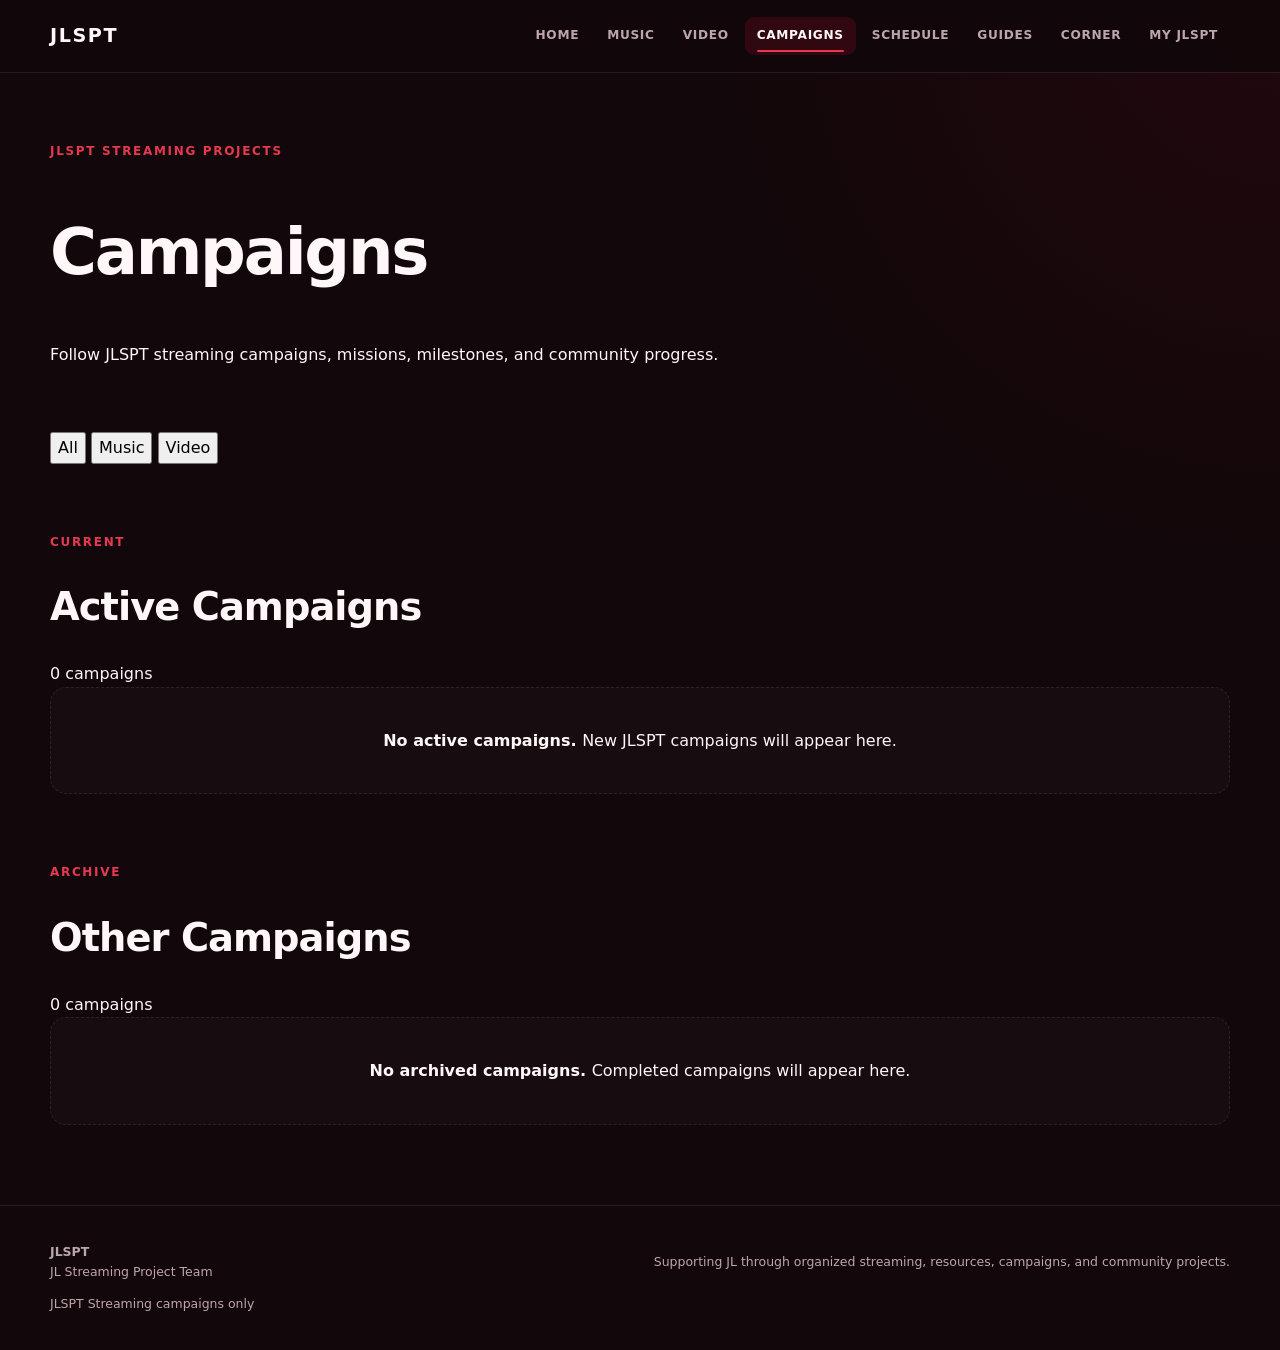
==== commit aca78d16: "Update campaigns.html" ====
--- a/campaigns.html
+++ b/campaigns.html
@@ -4,768 +4,991 @@
     <meta charset="UTF-8">
     <meta name="viewport" content="width=device-width, initial-scale=1.0">
 
+    <title>Campaigns | JLSPT</title>
+
     <meta
         name="description"
-        content="JLSPT streaming campaigns, progress, milestones, and missions."
+        content="JLSPT streaming campaigns, missions, milestones, and progress."
     >
-
-    <title>Campaigns | JLSPT</title>
 
     <link rel="stylesheet" href="style.css">
 </head>
 
 <body>
 
-<header class="navbar">
-    <div class="nav-inner">
-
-        <a
-            href="index.html"
-            class="nav-brand"
-            aria-label="JLSPT Home"
-        >
-            <span class="nav-logo">JLSPT</span>
-        </a>
-
-        <nav
-            class="nav-links"
-            aria-label="Main navigation"
-        ></nav>
-
-    </div>
-</header>
-
-
-<main>
-
-    <!-- =================================================
-         HERO
-         ================================================= -->
-
-    <section class="page-hero">
+    <nav class="site-nav">
+        <div class="nav-inner">
+            <a class="nav-brand" href="index.html">JLSPT</a>
+            <div class="nav-links"></div>
+        </div>
+    </nav>
+
+
+    <main>
+
+        <!-- PAGE HERO -->
+
+        <section class="page-hero">
+            <div class="container">
+
+                <span class="eyebrow">
+                    JLSPT STREAMING PROJECTS
+                </span>
+
+                <h1>Campaigns</h1>
+
+                <p class="page-intro">
+                    Follow JLSPT streaming campaigns, missions,
+                    milestones, and community progress.
+                </p>
+
+            </div>
+        </section>
+
+
+        <!-- FILTERS -->
+
+        <section class="section compact-section">
+            <div class="container">
+
+                <div
+                    class="filter-bar"
+                    id="campaign-filters"
+                >
+
+                    <button
+                        class="filter-button active"
+                        type="button"
+                        data-filter="all"
+                    >
+                        All
+                    </button>
+
+                    <button
+                        class="filter-button"
+                        type="button"
+                        data-filter="music"
+                    >
+                        Music
+                    </button>
+
+                    <button
+                        class="filter-button"
+                        type="button"
+                        data-filter="video"
+                    >
+                        Video
+                    </button>
+
+                </div>
+
+            </div>
+        </section>
+
+
+        <!-- ACTIVE CAMPAIGNS -->
+
+        <section class="section">
+            <div class="container">
+
+                <div class="section-heading">
+
+                    <div>
+                        <span class="eyebrow">
+                            CURRENT
+                        </span>
+
+                        <h2>Active Campaigns</h2>
+                    </div>
+
+                    <span
+                        class="section-count"
+                        id="active-count"
+                    ></span>
+
+                </div>
+
+
+                <div
+                    class="campaign-list"
+                    id="active-campaigns"
+                ></div>
+
+            </div>
+        </section>
+
+
+        <!-- OTHER CAMPAIGNS -->
+
+        <section class="section section-alt">
+            <div class="container">
+
+                <div class="section-heading">
+
+                    <div>
+                        <span class="eyebrow">
+                            ARCHIVE
+                        </span>
+
+                        <h2>Other Campaigns</h2>
+                    </div>
+
+                    <span
+                        class="section-count"
+                        id="archive-count"
+                    ></span>
+
+                </div>
+
+
+                <div
+                    class="campaign-list"
+                    id="archive-campaigns"
+                ></div>
+
+            </div>
+        </section>
+
+    </main>
+
+
+    <footer class="site-footer">
         <div class="container">
 
-            <div class="page-hero-content">
-
-                <span class="eyebrow">
-                    JLSPT STREAMING
+            <div class="footer-inner">
+
+                <div>
+                    <strong>JLSPT</strong>
+
+                    <p>
+                        JL Streaming Project Team
+                    </p>
+                </div>
+
+                <p class="footer-note">
+                    Supporting JL through organized streaming,
+                    resources, campaigns, and community projects.
+                </p>
+
+            </div>
+
+
+            <div class="footer-bottom">
+
+                <span>
+                    JLSPT
                 </span>
 
-                <h1>
-                    Campaigns
-                </h1>
-
-                <p>
-                    Follow official JLSPT streaming campaigns,
-                    track progress, support milestones, and complete missions.
-                </p>
+                <span>
+                    Streaming campaigns only
+                </span>
 
             </div>
 
         </div>
-    </section>
-
-
-    <!-- =================================================
-         FILTERS
-         ================================================= -->
-
-    <section class="section">
-        <div class="container">
-
-            <div class="filters" aria-label="Campaign filters">
-
-                <button
-                    type="button"
-                    class="filter-btn active"
-                    data-filter="all"
-                >
-                    All
-                </button>
-
-                <button
-                    type="button"
-                    class="filter-btn"
-                    data-filter="music"
-                >
-                    Music
-                </button>
-
-                <button
-                    type="button"
-                    class="filter-btn"
-                    data-filter="video"
-                >
-                    Video
-                </button>
-
-            </div>
-
-
-            <!-- =========================================
-                 CAMPAIGNS
-                 ========================================= -->
-
-            <div
-                id="campaign-list"
-                class="grid grid-2"
-            ></div>
-
-        </div>
-    </section>
-
-</main>
-
-
-<footer>
-
-    <div class="footer-inner">
-
-        <div>
-            <div class="footer-brand">
-                JLSPT
-            </div>
-
-            <div class="footer-text">
-                JL Streaming Project Team
-            </div>
-        </div>
-
-        <div class="footer-text">
-            Stream. Support. Stay connected.
-        </div>
-
-    </div>
-
-</footer>
-
-
-<script src="data.js"></script>
-<script src="menu.js"></script>
-
-<script>
-(function () {
-
-    "use strict";
-
-
-    let currentFilter = "all";
-
-
-    function escapeHTML(value) {
-        return String(value ?? "")
-            .replace(/&/g, "&amp;")
-            .replace(/</g, "&lt;")
-            .replace(/>/g, "&gt;")
-            .replace(/"/g, "&quot;")
-            .replace(/'/g, "&#039;");
-    }
-
-
-    function formatNumber(value) {
-        return Number(value || 0).toLocaleString();
-    }
-
-
-    function getProgress(current, goal) {
-
-        if (!goal || goal <= 0) {
-            return 0;
-        }
-
-        return Math.min(
-            100,
-            Math.max(
-                0,
-                (Number(current || 0) / Number(goal)) * 100
-            )
-        );
-    }
-
-
-    function formatDate(value) {
-
-        if (!value) {
-            return "";
-        }
-
-        const date =
-            new Date(value + "T00:00:00");
-
-        if (Number.isNaN(date.getTime())) {
-            return "";
-        }
-
-        return date.toLocaleDateString(
-            undefined,
-            {
-                year: "numeric",
-                month: "short",
-                day: "numeric"
-            }
-        );
-    }
-
-
-    function getStatusLabel(status) {
-
-        if (!status) {
-            return "ACTIVE";
-        }
-
-        return String(status)
-            .replace(/-/g, " ")
-            .toUpperCase();
-    }
-
-
-    function renderMilestones(milestones) {
-
-        if (
-            !Array.isArray(milestones) ||
-            !milestones.length
-        ) {
-            return "";
-        }
-
-
-        return `
-            <div
-                style="
-                    margin-top:24px;
-                    font-size:0.74rem;
-                    font-weight:900;
-                    color:var(--muted);
-                    letter-spacing:0.08em;
-                    text-transform:uppercase;
-                "
-            >
-                Milestones
-            </div>
-
-            <div class="milestones">
-
-                ${milestones.map(
-                    function (milestone) {
-
-                        const status =
-                            milestone.status || "upcoming";
-
-                        let statusText =
-                            "UPCOMING";
-
-                        if (status === "completed") {
-                            statusText = "REACHED";
+    </footer>
+
+
+    <script src="data.js"></script>
+    <script src="menu.js"></script>
+
+
+    <script>
+        (function () {
+
+            "use strict";
+
+
+            const data =
+                window.JLSPT_DATA || {};
+
+
+            const campaigns =
+                Array.isArray(data.campaigns)
+                    ? data.campaigns
+                    : [];
+
+
+            const activeContainer =
+                document.getElementById(
+                    "active-campaigns"
+                );
+
+
+            const archiveContainer =
+                document.getElementById(
+                    "archive-campaigns"
+                );
+
+
+            const activeCount =
+                document.getElementById(
+                    "active-count"
+                );
+
+
+            const archiveCount =
+                document.getElementById(
+                    "archive-count"
+                );
+
+
+            const filterButtons =
+                document.querySelectorAll(
+                    ".filter-button"
+                );
+
+
+            let currentFilter = "all";
+
+
+            function escapeHTML(value) {
+
+                return String(value ?? "")
+                    .replace(/&/g, "&amp;")
+                    .replace(/</g, "&lt;")
+                    .replace(/>/g, "&gt;")
+                    .replace(/"/g, "&quot;")
+                    .replace(/'/g, "&#039;");
+
+            }
+
+
+            function formatNumber(value) {
+
+                const number =
+                    Number(value);
+
+                if (!Number.isFinite(number)) {
+                    return "0";
+                }
+
+                return number.toLocaleString();
+
+            }
+
+
+            function getPercentage(current, goal) {
+
+                const currentNumber =
+                    Number(current) || 0;
+
+                const goalNumber =
+                    Number(goal) || 0;
+
+
+                if (goalNumber <= 0) {
+                    return 0;
+                }
+
+
+                return Math.min(
+                    100,
+                    Math.max(
+                        0,
+                        (currentNumber / goalNumber) * 100
+                    )
+                );
+
+            }
+
+
+            function getStatusLabel(status) {
+
+                const normalized =
+                    String(status || "")
+                        .toLowerCase();
+
+
+                if (normalized === "active") {
+                    return "ACTIVE";
+                }
+
+
+                if (normalized === "paused") {
+                    return "PAUSED";
+                }
+
+
+                if (normalized === "completed") {
+                    return "COMPLETED";
+                }
+
+
+                if (normalized === "archived") {
+                    return "ARCHIVED";
+                }
+
+
+                return String(status || "UNKNOWN")
+                    .toUpperCase();
+
+            }
+
+
+            function getStatusClass(status) {
+
+                const normalized =
+                    String(status || "")
+                        .toLowerCase();
+
+
+                if (normalized === "active") {
+                    return "status-active";
+                }
+
+
+                if (normalized === "completed") {
+                    return "status-completed";
+                }
+
+
+                if (normalized === "paused") {
+                    return "status-paused";
+                }
+
+
+                return "status-archived";
+
+            }
+
+
+            function getTypeLabel(type) {
+
+                const normalized =
+                    String(type || "")
+                        .toLowerCase();
+
+
+                if (normalized === "video") {
+                    return "VIDEO";
+                }
+
+
+                if (normalized === "music") {
+                    return "MUSIC";
+                }
+
+
+                return String(type || "STREAMING")
+                    .toUpperCase();
+
+            }
+
+
+            function renderMilestones(milestones) {
+
+                if (
+                    !Array.isArray(milestones) ||
+                    !milestones.length
+                ) {
+                    return "";
+                }
+
+
+                return `
+                    <div class="campaign-block">
+
+                        <div class="campaign-block-heading">
+                            <span class="eyebrow">
+                                MILESTONES
+                            </span>
+                        </div>
+
+                        <div class="milestone-list">
+
+                            ${milestones
+                                .map(function (milestone) {
+
+                                    const target =
+                                        Number(
+                                            milestone.target
+                                        ) || 0;
+
+                                    const current =
+                                        Number(
+                                            milestone.current
+                                        ) || 0;
+
+                                    const reached =
+                                        current >= target;
+
+
+                                    return `
+                                        <div
+                                            class="milestone-item ${
+                                                reached
+                                                    ? "is-complete"
+                                                    : ""
+                                            }"
+                                        >
+
+                                            <div
+                                                class="milestone-info"
+                                            >
+
+                                                <strong>
+                                                    ${escapeHTML(
+                                                        milestone.label ||
+                                                        "Milestone"
+                                                    )}
+                                                </strong>
+
+                                                <span>
+                                                    ${formatNumber(
+                                                        target
+                                                    )}
+                                                </span>
+
+                                            </div>
+
+                                            <span
+                                                class="milestone-status"
+                                            >
+                                                ${
+                                                    reached
+                                                        ? "✓ REACHED"
+                                                        : formatNumber(
+                                                            target -
+                                                            current
+                                                        ) +
+                                                        " TO GO"
+                                                }
+                                            </span>
+
+                                        </div>
+                                    `;
+
+                                })
+                                .join("")}
+
+                        </div>
+
+                    </div>
+                `;
+
+            }
+
+
+            function renderMissions(missions) {
+
+                if (
+                    !Array.isArray(missions) ||
+                    !missions.length
+                ) {
+                    return "";
+                }
+
+
+                return `
+                    <div class="campaign-block">
+
+                        <div class="campaign-block-heading">
+                            <span class="eyebrow">
+                                MISSIONS
+                            </span>
+                        </div>
+
+                        <div class="mission-list">
+
+                            ${missions
+                                .map(function (mission) {
+
+                                    return `
+                                        <div class="mission-item">
+
+                                            <div
+                                                class="mission-icon"
+                                            >
+                                                ${
+                                                    mission.icon ||
+                                                    "✓"
+                                                }
+                                            </div>
+
+                                            <div
+                                                class="mission-content"
+                                            >
+
+                                                <strong>
+                                                    ${escapeHTML(
+                                                        mission.title ||
+                                                        "Mission"
+                                                    )}
+                                                </strong>
+
+                                                ${
+                                                    mission.description
+                                                        ? `
+                                                            <p>
+                                                                ${escapeHTML(
+                                                                    mission.description
+                                                                )}
+                                                            </p>
+                                                        `
+                                                        : ""
+                                                }
+
+                                            </div>
+
+                                        </div>
+                                    `;
+
+                                })
+                                .join("")}
+
+                        </div>
+
+                    </div>
+                `;
+
+            }
+
+
+            function renderCampaign(campaign) {
+
+                const current =
+                    Number(campaign.current) || 0;
+
+
+                const goal =
+                    Number(campaign.goal) || 0;
+
+
+                const percentage =
+                    getPercentage(
+                        current,
+                        goal
+                    );
+
+
+                const status =
+                    getStatusLabel(
+                        campaign.status
+                    );
+
+
+                const statusClass =
+                    getStatusClass(
+                        campaign.status
+                    );
+
+
+                const type =
+                    getTypeLabel(
+                        campaign.type
+                    );
+
+
+                const milestones =
+                    Array.isArray(
+                        campaign.milestones
+                    )
+                        ? campaign.milestones
+                        : [];
+
+
+                const missions =
+                    Array.isArray(
+                        campaign.missions
+                    )
+                        ? campaign.missions
+                        : [];
+
+
+                return `
+                    <article
+                        class="campaign-card"
+                        data-campaign-type="${escapeHTML(
+                            String(
+                                campaign.type ||
+                                "streaming"
+                            ).toLowerCase()
+                        )}"
+                    >
+
+                        <div class="campaign-card-header">
+
+                            <div>
+
+                                <div
+                                    class="campaign-tags"
+                                >
+
+                                    <span class="tag">
+                                        ${escapeHTML(
+                                            type
+                                        )}
+                                    </span>
+
+                                    <span
+                                        class="status-badge ${statusClass}"
+                                    >
+                                        ${escapeHTML(
+                                            status
+                                        )}
+                                    </span>
+
+                                </div>
+
+                                <h3>
+                                    ${escapeHTML(
+                                        campaign.name ||
+                                        "Streaming Campaign"
+                                    )}
+                                </h3>
+
+                            </div>
+
+                            ${
+                                campaign.platform
+                                    ? `
+                                        <span
+                                            class="campaign-platform"
+                                        >
+                                            ${escapeHTML(
+                                                campaign.platform
+                                            )}
+                                        </span>
+                                    `
+                                    : ""
+                            }
+
+                        </div>
+
+
+                        ${
+                            campaign.description
+                                ? `
+                                    <p class="campaign-description">
+                                        ${escapeHTML(
+                                            campaign.description
+                                        )}
+                                    </p>
+                                `
+                                : ""
                         }
 
-                        if (status === "current") {
-                            statusText = "CURRENT";
+
+                        <div class="campaign-progress-section">
+
+                            <div
+                                class="campaign-progress-heading"
+                            >
+
+                                <div>
+
+                                    <span>
+                                        CURRENT
+                                    </span>
+
+                                    <strong>
+                                        ${formatNumber(
+                                            current
+                                        )}
+                                    </strong>
+
+                                </div>
+
+
+                                <div>
+
+                                    <span>
+                                        GOAL
+                                    </span>
+
+                                    <strong>
+                                        ${formatNumber(
+                                            goal
+                                        )}
+                                    </strong>
+
+                                </div>
+
+
+                                <strong
+                                    class="campaign-percentage"
+                                >
+                                    ${percentage.toFixed(1)}%
+                                </strong>
+
+                            </div>
+
+
+                            <div class="progress-bar">
+
+                                <div
+                                    class="progress-fill"
+                                    style="width: ${percentage}%"
+                                ></div>
+
+                            </div>
+
+                        </div>
+
+
+                        ${
+                            campaign.startDate ||
+                            campaign.endDate
+                                ? `
+                                    <div
+                                        class="campaign-dates"
+                                    >
+
+                                        ${
+                                            campaign.startDate
+                                                ? `
+                                                    <div>
+                                                        <span>
+                                                            START
+                                                        </span>
+
+                                                        <strong>
+                                                            ${escapeHTML(
+                                                                campaign.startDate
+                                                            )}
+                                                        </strong>
+                                                    </div>
+                                                `
+                                                : ""
+                                        }
+
+                                        ${
+                                            campaign.endDate
+                                                ? `
+                                                    <div>
+                                                        <span>
+                                                            END
+                                                        </span>
+
+                                                        <strong>
+                                                            ${escapeHTML(
+                                                                campaign.endDate
+                                                            )}
+                                                        </strong>
+                                                    </div>
+                                                `
+                                                : ""
+                                        }
+
+                                    </div>
+                                `
+                                : ""
                         }
 
-                        return `
-                            <div
-                                class="
-                                    milestone
-                                    ${escapeHTML(status)}
-                                "
-                            >
-
-                                <span class="milestone-label">
-                                    ${escapeHTML(
-                                        milestone.label ||
-                                        formatNumber(
-                                            milestone.value
-                                        )
-                                    )}
-                                </span>
-
-                                <span class="milestone-status">
-                                    ${statusText}
+
+                        ${renderMilestones(
+                            milestones
+                        )}
+
+
+                        ${renderMissions(
+                            missions
+                        )}
+
+
+                        ${
+                            campaign.link
+                                ? `
+                                    <div
+                                        class="campaign-actions"
+                                    >
+
+                                        <a
+                                            class="button button-primary"
+                                            href="${escapeHTML(
+                                                campaign.link
+                                            )}"
+                                            target="_blank"
+                                            rel="noopener noreferrer"
+                                        >
+                                            Open Campaign
+                                        </a>
+
+                                    </div>
+                                `
+                                : ""
+                        }
+
+                    </article>
+                `;
+
+            }
+
+
+            function matchesFilter(campaign) {
+
+                if (currentFilter === "all") {
+                    return true;
+                }
+
+
+                return String(
+                    campaign.type || ""
+                ).toLowerCase() === currentFilter;
+
+            }
+
+
+            function renderCampaigns() {
+
+                const filtered =
+                    campaigns.filter(
+                        matchesFilter
+                    );
+
+
+                const active =
+                    filtered.filter(
+                        function (campaign) {
+
+                            return String(
+                                campaign.status || ""
+                            ).toLowerCase() === "active";
+
+                        }
+                    );
+
+
+                const archive =
+                    filtered.filter(
+                        function (campaign) {
+
+                            return String(
+                                campaign.status || ""
+                            ).toLowerCase() !== "active";
+
+                        }
+                    );
+
+
+                if (activeContainer) {
+
+                    if (!active.length) {
+
+                        activeContainer.innerHTML = `
+                            <div class="empty-state">
+
+                                <strong>
+                                    No active campaigns.
+                                </strong>
+
+                                <span>
+                                    New JLSPT campaigns will appear here.
                                 </span>
 
                             </div>
                         `;
 
+                    } else {
+
+                        activeContainer.innerHTML =
+                            active
+                                .map(
+                                    renderCampaign
+                                )
+                                .join("");
+
                     }
-                ).join("")}
-
-            </div>
-        `;
-    }
-
-
-    function renderMissions(missions) {
-
-        if (
-            !Array.isArray(missions) ||
-            !missions.length
-        ) {
-            return "";
-        }
-
-
-        return `
-            <div
-                style="
-                    margin-top:24px;
-                    font-size:0.74rem;
-                    font-weight:900;
-                    color:var(--muted);
-                    letter-spacing:0.08em;
-                    text-transform:uppercase;
-                "
-            >
-                Missions
-            </div>
-
-            <div class="mission-list">
-
-                ${missions.map(
-                    function (mission) {
-
-                        return `
-                            <div class="mission">
+
+                }
+
+
+                if (archiveContainer) {
+
+                    if (!archive.length) {
+
+                        archiveContainer.innerHTML = `
+                            <div class="empty-state">
 
                                 <strong>
-                                    ${escapeHTML(
-                                        mission.title
-                                    )}
+                                    No archived campaigns.
                                 </strong>
 
-                                <p>
-                                    ${escapeHTML(
-                                        mission.description || ""
-                                    )}
-                                </p>
+                                <span>
+                                    Completed campaigns will appear here.
+                                </span>
 
                             </div>
                         `;
 
+                    } else {
+
+                        archiveContainer.innerHTML =
+                            archive
+                                .map(
+                                    renderCampaign
+                                )
+                                .join("");
+
                     }
-                ).join("")}
-
-            </div>
-        `;
-    }
-
-
-    function renderCampaign(campaign) {
-
-        const progress =
-            getProgress(
-                campaign.current,
-                campaign.goal
+
+                }
+
+
+                if (activeCount) {
+
+                    activeCount.textContent =
+                        `${active.length} ${
+                            active.length === 1
+                                ? "campaign"
+                                : "campaigns"
+                        }`;
+
+                }
+
+
+                if (archiveCount) {
+
+                    archiveCount.textContent =
+                        `${archive.length} ${
+                            archive.length === 1
+                                ? "campaign"
+                                : "campaigns"
+                        }`;
+
+                }
+
+            }
+
+
+            filterButtons.forEach(
+                function (button) {
+
+                    button.addEventListener(
+                        "click",
+                        function () {
+
+                            currentFilter =
+                                button.dataset.filter ||
+                                "all";
+
+
+                            filterButtons.forEach(
+                                function (item) {
+
+                                    item.classList.toggle(
+                                        "active",
+                                        item === button
+                                    );
+
+                                }
+                            );
+
+
+                            renderCampaigns();
+
+                        }
+                    );
+
+                }
             );
 
 
-        const status =
-            campaign.status || "active";
-
-
-        const statusClass =
-            status === "active"
-                ? "status-active"
-                : (
-                    status === "completed"
-                        ? "status-completed"
-                        : (
-                            status === "paused"
-                                ? "status-paused"
-                                : "status-upcoming"
-                        )
-                );
-
-
-        const dateParts = [];
-
-
-        if (campaign.startDate) {
-            dateParts.push(
-                "Start: " +
-                formatDate(campaign.startDate)
-            );
-        }
-
-
-        if (campaign.endDate) {
-            dateParts.push(
-                "End: " +
-                formatDate(campaign.endDate)
-            );
-        }
-
-
-        return `
-            <article
-                class="
-                    card
-                    campaign-card
-                    ${
-                        status === "active"
-                            ? "card-featured"
-                            : ""
-                    }
-                "
-                data-campaign-type="${escapeHTML(
-                    campaign.type || ""
-                )}"
-            >
-
-                <div class="campaign-header">
-
-                    <div>
-
-                        <span
-                            class="
-                                status-badge
-                                ${statusClass}
-                            "
-                        >
-                            ${getStatusLabel(status)}
-                        </span>
-
-                        <h2 class="campaign-title">
-                            ${escapeHTML(
-                                campaign.title
-                            )}
-                        </h2>
-
-                        <p class="campaign-description">
-                            ${escapeHTML(
-                                campaign.description || ""
-                            )}
-                        </p>
-
-                    </div>
-
-                    ${
-                        campaign.platform
-                            ? `
-                                <span class="category-badge">
-                                    ${escapeHTML(
-                                        campaign.platform
-                                    )}
-                                </span>
-                            `
-                            : ""
-                    }
-
-                </div>
-
-
-                <div class="campaign-meta">
-
-                    ${
-                        campaign.artist
-                            ? `
-                                <span class="tag">
-                                    ${escapeHTML(
-                                        campaign.artist
-                                    )}
-                                </span>
-                            `
-                            : ""
-                    }
-
-                    ${
-                        campaign.release
-                            ? `
-                                <span class="tag">
-                                    ${escapeHTML(
-                                        campaign.release
-                                    )}
-                                </span>
-                            `
-                            : ""
-                    }
-
-                    ${
-                        campaign.type
-                            ? `
-                                <span class="tag">
-                                    ${escapeHTML(
-                                        campaign.type
-                                    )}
-                                </span>
-                            `
-                            : ""
-                    }
-
-                </div>
-
-
-                ${
-                    dateParts.length
-                        ? `
-                            <div
-                                style="
-                                    margin-top:14px;
-                                    color:var(--muted);
-                                    font-size:0.75rem;
-                                "
-                            >
-                                ${dateParts
-                                    .map(
-                                        escapeHTML
-                                    )
-                                    .join(" · ")}
-                            </div>
-                        `
-                        : ""
-                }
-
-
-                <div class="campaign-progress">
-
-                    <div class="progress-label">
-
-                        <span>
-                            Progress
-                        </span>
-
-                        <strong>
-                            ${progress.toFixed(1)}%
-                        </strong>
-
-                    </div>
-
-
-                    <div
-                        class="progress-bar"
-                        role="progressbar"
-                        aria-valuenow="${progress.toFixed(1)}"
-                        aria-valuemin="0"
-                        aria-valuemax="100"
-                    >
-
-                        <div
-                            class="progress-fill"
-                            style="width:${progress}%"
-                        ></div>
-
-                    </div>
-
-
-                    <div class="campaign-numbers">
-
-                        <span>
-                            <strong>
-                                ${formatNumber(
-                                    campaign.current
-                                )}
-                            </strong>
-                            current
-                        </span>
-
-                        <span>
-                            Goal:
-                            <strong>
-                                ${formatNumber(
-                                    campaign.goal
-                                )}
-                            </strong>
-                        </span>
-
-                    </div>
-
-                </div>
-
-
-                ${renderMilestones(
-                    campaign.milestones
-                )}
-
-
-                ${renderMissions(
-                    campaign.missions
-                )}
-
-
-                <div class="hero-actions">
-
-                    ${
-                        campaign.videoUrl
-                            ? `
-                                <a
-                                    href="${escapeHTML(
-                                        campaign.videoUrl
-                                    )}"
-                                    class="btn"
-                                    target="_blank"
-                                    rel="noopener noreferrer"
-                                >
-                                    Watch Official Video
-                                </a>
-                            `
-                            : ""
-                    }
-
-
-                    ${
-                        campaign.guideUrl
-                            ? `
-                                <a
-                                    href="${escapeHTML(
-                                        campaign.guideUrl
-                                    )}"
-                                    class="btn btn-secondary"
-                                >
-                                    Campaign Guide
-                                </a>
-                            `
-                            : `
-                                <a
-                                    href="guides.html"
-                                    class="btn btn-secondary"
-                                >
-                                    View Guides
-                                </a>
-                            `
-                    }
-
-                </div>
-
-            </article>
-        `;
-    }
-
-
-    function renderCampaigns() {
-
-        const container =
-            document.getElementById(
-                "campaign-list"
-            );
-
-
-        if (!container) {
-            return;
-        }
-
-
-        const campaigns =
-            Array.isArray(JLSPT_DATA.campaigns)
-                ? JLSPT_DATA.campaigns
-                : [];
-
-
-        const filtered =
-            campaigns.filter(
-                function (campaign) {
-
-                    if (currentFilter === "all") {
-                        return true;
-                    }
-
-                    return campaign.type === currentFilter;
-                }
-            );
-
-
-        if (!filtered.length) {
-
-            container.innerHTML = `
-                <div class="empty-state">
-
-                    <div class="empty-state-icon">
-                        📭
-                    </div>
-
-                    <h3>
-                        No campaigns in this category
-                    </h3>
-
-                    <p>
-                        More JLSPT streaming campaigns will appear here.
-                    </p>
-
-                </div>
-            `;
-
-            return;
-        }
-
-
-        container.innerHTML =
-            filtered
-                .map(renderCampaign)
-                .join("");
-    }
-
-
-    function setupFilters() {
-
-        const buttons =
-            document.querySelectorAll(
-                "[data-filter]"
-            );
-
-
-        buttons.forEach(
-            function (button) {
-
-                button.addEventListener(
-                    "click",
-                    function () {
-
-                        currentFilter =
-                            button.dataset.filter;
-
-
-                        buttons.forEach(
-                            function (item) {
-                                item.classList.toggle(
-                                    "active",
-                                    item === button
-                                );
-                            }
-                        );
-
-
-                        renderCampaigns();
-                    }
-                );
-
-            }
-        );
-    }
-
-
-    function initCampaigns() {
-
-        if (
-            typeof JLSPT_DATA === "undefined"
-        ) {
-            console.error(
-                "JLSPT_DATA is not available."
-            );
-
-            return;
-        }
-
-
-        renderCampaigns();
-        setupFilters();
-    }
-
-
-    if (
-        document.readyState === "loading"
-    ) {
-
-        document.addEventListener(
-            "DOMContentLoaded",
-            initCampaigns
-        );
-
-    } else {
-
-        initCampaigns();
-
-    }
-
-})();
-</script>
+            renderCampaigns();
+
+        })();
+    </script>
 
 </body>
 </html>
--- a/style.css
+++ b/style.css
@@ -1,1440 +1,1355 @@
-/* =========================================================
-   JLSPT GLOBAL STYLES
-   JL Streaming Project Team
-   ========================================================= */
-
 :root {
-    --red: #c1122f;
-    --red-bright: #e63950;
-    --red-light: #ff6175;
-    --red-dark: #7a1024;
-    --red-soft: rgba(193, 18, 47, 0.14);
-
-    --bg: #12070a;
-    --bg-soft: #19090e;
-    --card: #211016;
-    --card-light: #2a141b;
-    --card-hover: #321820;
-
-    --text: #fff7f8;
-    --text-soft: #ead9dc;
-    --muted: #bda6ab;
-
-    --border: rgba(255, 255, 255, 0.09);
-    --border-red: rgba(230, 57, 80, 0.35);
-
-    --success: #63d39b;
-    --warning: #ffd166;
-    --info: #7ec8ff;
-
-    --shadow: 0 18px 50px rgba(0, 0, 0, 0.28);
-    --shadow-red: 0 14px 40px rgba(193, 18, 47, 0.2);
-
-    --radius-sm: 10px;
-    --radius-md: 16px;
-    --radius-lg: 22px;
-    --radius-xl: 30px;
-
-    --max-width: 1180px;
-    --nav-height: 72px;
-
-    --font: Inter, system-ui, -apple-system, BlinkMacSystemFont,
-        "Segoe UI", sans-serif;
-}
-
-/* =========================================================
-   RESET
-   ========================================================= */
+--red: #c1122f;
+--red-bright: #e63950;
+--red-deep: #7a1024;
+
+--bg: #12070a;
+--bg-soft: #180a0e;
+--card: #211016;
+--card-soft: #28131a;
+
+--text: #fff7f8;
+--text-soft: #e9dfe2;
+--muted: #bda6ab;
+
+--border: rgba(255, 255, 255, 0.09);
+--border-strong: rgba(230, 57, 80, 0.35);
+
+--success: #61d095;
+--warning: #f2c14e;
+--danger: #ff6b6b;
+--info: #73b9ff;
+
+--shadow: 0 14px 35px rgba(0, 0, 0, 0.28);
+--shadow-soft: 0 8px 24px rgba(0, 0, 0, 0.2);
+
+--radius-sm: 10px;
+--radius: 16px;
+--radius-lg: 22px;
+
+--container: 1180px;
+
+}
+
+/* =========================
+RESET
+========================= */
 
 * {
-    box-sizing: border-box;
-    margin: 0;
-    padding: 0;
-}
+  box-sizing: border-box;
+  }
 
 html {
-    scroll-behavior: smooth;
+scroll-behavior: smooth;
 }
 
 body {
-    min-height: 100vh;
-    background:
-        radial-gradient(
-            circle at 15% 0%,
-            rgba(193, 18, 47, 0.18),
-            transparent 32%
-        ),
-        radial-gradient(
-            circle at 90% 10%,
-            rgba(230, 57, 80, 0.1),
-            transparent 28%
-        ),
-        var(--bg);
-    color: var(--text);
-    font-family: var(--font);
-    line-height: 1.6;
-    overflow-x: hidden;
+margin: 0;
+min-height: 100vh;
+
+background:
+    radial-gradient(
+        circle at top right,
+        rgba(193, 18, 47, 0.09),
+        transparent 30%
+    ),
+    var(--bg);
+
+color: var(--text);
+
+font-family:
+    Inter,
+    system-ui,
+    -apple-system,
+    BlinkMacSystemFont,
+    "Segoe UI",
+    sans-serif;
+
+line-height: 1.6;
+
 }
 
 body.menu-open {
-    overflow: hidden;
-}
-
-a {
-    color: inherit;
-    text-decoration: none;
+overflow: hidden;
+}
+
+img {
+display: block;
+max-width: 100%;
 }
 
 button,
 input,
 textarea,
 select {
-    font: inherit;
+font: inherit;
+}
+
+button,
+a {
+-webkit-tap-highlight-color: transparent;
 }
 
 button {
-    cursor: pointer;
-}
-
-img {
-    display: block;
-    max-width: 100%;
-}
-
-ul,
-ol {
-    list-style: none;
-}
-
-/* =========================================================
-   GLOBAL CONTAINER
-   ========================================================= */
+cursor: pointer;
+}
+
+a {
+color: inherit;
+text-decoration: none;
+}
+
+/* =========================
+LAYOUT
+========================= */
 
 .container {
-    width: min(calc(100% - 40px), var(--max-width));
-    margin: 0 auto;
-}
-
-/* =========================================================
-   NAVIGATION
-   ========================================================= */
-
-.navbar {
-    position: sticky;
-    top: 0;
-    z-index: 1000;
-    height: var(--nav-height);
-    background: rgba(18, 7, 10, 0.9);
-    border-bottom: 1px solid var(--border);
-    backdrop-filter: blur(18px);
-    -webkit-backdrop-filter: blur(18px);
+width: min(calc(100% - 32px), var(--container));
+margin-inline: auto;
+}
+
+main {
+min-height: calc(100vh - 150px);
+}
+
+section {
+margin: 64px 0;
+}
+
+.section-header {
+display: flex;
+align-items: flex-end;
+justify-content: space-between;
+gap: 24px;
+margin-bottom: 24px;
+}
+
+.section-header h2,
+.section-header h3 {
+margin: 0;
+}
+
+.section-header p {
+margin: 6px 0 0;
+color: var(--muted);
+}
+
+/* =========================
+NAVIGATION
+========================= */
+
+.site-nav {
+position: sticky;
+top: 0;
+z-index: 1000;
+
+background: rgba(18, 7, 10, 0.94);
+border-bottom: 1px solid var(--border);
+
+backdrop-filter: blur(18px);
+-webkit-backdrop-filter: blur(18px);
+
 }
 
 .nav-inner {
-    width: min(calc(100% - 40px), var(--max-width));
-    height: 100%;
-    margin: 0 auto;
-    display: flex;
-    align-items: center;
-    justify-content: space-between;
-    gap: 24px;
+width: min(calc(100% - 32px), var(--container));
+min-height: 72px;
+margin-inline: auto;
+
+display: flex;
+align-items: center;
+justify-content: space-between;
+gap: 24px;
+
 }
 
 .nav-brand {
-    display: flex;
-    align-items: center;
-    gap: 10px;
-    flex-shrink: 0;
-    font-weight: 900;
-    letter-spacing: 0.04em;
-}
-
-.nav-brand span,
-.nav-logo {
-    color: var(--red-bright);
-}
+display: inline-flex;
+align-items: center;
+
+flex-shrink: 0;
+
+color: var(--text);
+
+font-size: 1.2rem;
+font-weight: 900;
+letter-spacing: 0.08em;
+
+}
+
+.nav-brand:hover {
+color: var(--red-bright);
+}
+
+/* Desktop tabs */
 
 .nav-links {
-    display: flex;
-    align-items: center;
-    justify-content: flex-end;
-    gap: 4px;
+display: flex;
+align-items: center;
+justify-content: flex-end;
+gap: 4px;
 }
 
 .nav-links a {
-    position: relative;
-    padding: 9px 11px;
-    color: var(--muted);
-    font-size: 0.78rem;
-    font-weight: 800;
-    letter-spacing: 0.04em;
-    border-radius: 9px;
-    transition:
-        color 0.2s ease,
-        background 0.2s ease;
+position: relative;
+
+padding: 9px 12px;
+
+color: var(--muted);
+
+font-size: 0.76rem;
+font-weight: 800;
+letter-spacing: 0.055em;
+
+border-radius: 9px;
+
+transition:
+    color 0.2s ease,
+    background 0.2s ease;
+
 }
 
 .nav-links a:hover {
-    color: var(--text);
-    background: rgba(255, 255, 255, 0.05);
+color: var(--text);
+background: rgba(193, 18, 47, 0.1);
 }
 
 .nav-links a.active {
-    color: #fff;
-    background: var(--red-soft);
+color: var(--text);
+background: rgba(193, 18, 47, 0.18);
 }
 
 .nav-links a.active::after {
-    content: "";
-    position: absolute;
-    left: 12px;
-    right: 12px;
-    bottom: 4px;
-    height: 2px;
-    border-radius: 99px;
-    background: var(--red-bright);
-}
+content: "";
+
+position: absolute;
+left: 12px;
+right: 12px;
+bottom: 3px;
+
+height: 2px;
+
+background: var(--red-bright);
+border-radius: 999px;
+
+}
+
+/* Mobile menu button */
 
 .mobile-menu-toggle {
-    display: none;
-    width: 42px;
-    height: 42px;
-    padding: 9px;
-    border: 1px solid var(--border);
-    border-radius: 12px;
-    background: var(--card);
-    align-items: center;
-    justify-content: center;
-    flex-direction: column;
-    gap: 5px;
+display: none;
+
+width: 44px;
+height: 44px;
+
+padding: 0;
+
+align-items: center;
+justify-content: center;
+flex-direction: column;
+gap: 5px;
+
+color: var(--text);
+
+background: transparent;
+border: 1px solid var(--border);
+border-radius: 10px;
+
+transition:
+    background 0.2s ease,
+    border-color 0.2s ease;
+
 }
 
 .mobile-menu-toggle span {
-    display: block;
-    width: 19px;
-    height: 2px;
-    border-radius: 99px;
-    background: var(--text);
-    transition:
-        transform 0.2s ease,
-        opacity 0.2s ease;
+width: 19px;
+height: 2px;
+
+background: currentColor;
+border-radius: 999px;
+
+transition:
+    transform 0.2s ease,
+    opacity 0.2s ease;
+
+}
+
+.mobile-menu-toggle:hover {
+background: rgba(193, 18, 47, 0.1);
+border-color: var(--border-strong);
 }
 
 .mobile-menu-toggle.is-open span:nth-child(1) {
-    transform: translateY(7px) rotate(45deg);
+transform: translateY(7px) rotate(45deg);
 }
 
 .mobile-menu-toggle.is-open span:nth-child(2) {
-    opacity: 0;
+opacity: 0;
 }
 
 .mobile-menu-toggle.is-open span:nth-child(3) {
-    transform: translateY(-7px) rotate(-45deg);
-}
-
-/* =========================================================
-   PAGE WRAPPER
-   ========================================================= */
-
-main {
-    width: 100%;
-}
-
-.page {
-    padding: 54px 0 90px;
-}
-
-/* =========================================================
-   HERO
-   ========================================================= */
-
-.hero,
-.page-hero {
-    position: relative;
-    overflow: hidden;
-    padding: 72px 0 64px;
-}
-
-.hero::before,
-.page-hero::before {
-    content: "";
-    position: absolute;
-    width: 420px;
-    height: 420px;
-    top: -220px;
-    right: -130px;
-    border-radius: 50%;
-    background: rgba(193, 18, 47, 0.16);
-    filter: blur(20px);
-    pointer-events: none;
-}
-
-.hero-content,
-.page-hero-content {
-    position: relative;
-    z-index: 1;
-    max-width: 780px;
-}
-
-.eyebrow,
-.section-eyebrow {
-    display: inline-flex;
-    align-items: center;
-    gap: 8px;
-    margin-bottom: 14px;
-    color: var(--red-bright);
-    font-size: 0.72rem;
-    font-weight: 900;
-    letter-spacing: 0.16em;
-    text-transform: uppercase;
-}
-
-.eyebrow::before,
-.section-eyebrow::before {
-    content: "";
-    width: 24px;
-    height: 2px;
-    border-radius: 99px;
-    background: var(--red-bright);
-}
-
-.hero h1,
-.page-hero h1 {
-    max-width: 850px;
-    margin-bottom: 18px;
-    font-size: clamp(2.2rem, 6vw, 4.8rem);
-    line-height: 1.02;
-    letter-spacing: -0.045em;
-    font-weight: 950;
-}
-
-.hero p,
-.page-hero p {
-    max-width: 720px;
-    color: var(--text-soft);
-    font-size: clamp(1rem, 2vw, 1.15rem);
-}
-
-.hero-actions {
-    display: flex;
-    flex-wrap: wrap;
-    gap: 12px;
-    margin-top: 28px;
-}
-
-/* =========================================================
-   SECTIONS
-   ========================================================= */
-
-.section {
-    padding: 42px 0;
-}
-
-.section-header {
-    display: flex;
-    align-items: flex-end;
-    justify-content: space-between;
-    gap: 20px;
-    margin-bottom: 22px;
-}
-
-.section-title {
-    font-size: clamp(1.45rem, 3vw, 2rem);
-    line-height: 1.15;
-    font-weight: 900;
-    letter-spacing: -0.025em;
-}
-
-.section-description {
-    max-width: 650px;
-    margin-top: 7px;
-    color: var(--muted);
-    font-size: 0.94rem;
-}
-
-/* =========================================================
-   GRID
-   ========================================================= */
+transform: translateY(-7px) rotate(-45deg);
+}
+
+/* =========================
+HERO
+========================= */
+
+.hero {
+position: relative;
+overflow: hidden;
+
+padding: 92px 0 72px;
+
+background:
+    radial-gradient(
+        circle at 85% 20%,
+        rgba(230, 57, 80, 0.18),
+        transparent 30%
+    ),
+    linear-gradient(
+        180deg,
+        rgba(193, 18, 47, 0.07),
+        transparent
+    );
+
+}
+
+.hero-content {
+max-width: 800px;
+}
+
+.eyebrow {
+margin: 0 0 12px;
+
+color: var(--red-bright);
+
+font-size: 0.75rem;
+font-weight: 900;
+letter-spacing: 0.14em;
+
+}
+
+.hero h1 {
+margin: 0;
+
+font-size: clamp(2.4rem, 6vw, 4.8rem);
+line-height: 1.02;
+letter-spacing: -0.04em;
+
+}
+
+.hero p {
+max-width: 720px;
+margin: 22px 0 0;
+
+color: var(--text-soft);
+font-size: 1.05rem;
+
+}
+
+/* =========================
+TYPOGRAPHY
+========================= */
+
+h1,
+h2,
+h3,
+h4 {
+color: var(--text);
+line-height: 1.15;
+}
+
+h1 {
+font-size: clamp(2.2rem, 5vw, 4rem);
+letter-spacing: -0.035em;
+}
+
+h2 {
+font-size: clamp(1.7rem, 3vw, 2.4rem);
+letter-spacing: -0.025em;
+}
+
+h3 {
+font-size: 1.25rem;
+}
+
+p {
+margin-top: 0;
+}
+
+.muted {
+color: var(--muted);
+}
+
+/* =========================
+GRIDS
+========================= */
 
 .grid {
-    display: grid;
-    gap: 18px;
+display: grid;
+gap: 18px;
 }
 
 .grid-2 {
-    grid-template-columns: repeat(2, minmax(0, 1fr));
+grid-template-columns: repeat(2, minmax(0, 1fr));
 }
 
 .grid-3 {
-    grid-template-columns: repeat(3, minmax(0, 1fr));
+grid-template-columns: repeat(3, minmax(0, 1fr));
 }
 
 .grid-4 {
-    grid-template-columns: repeat(4, minmax(0, 1fr));
-}
-
-/* =========================================================
-   CARDS
-   ========================================================= */
+grid-template-columns: repeat(4, minmax(0, 1fr));
+}
+
+/* =========================
+CARDS
+========================= */
 
 .card {
-    position: relative;
-    overflow: hidden;
-    padding: 22px;
-    background:
-        linear-gradient(
-            145deg,
-            rgba(255, 255, 255, 0.025),
-            transparent 50%
-        ),
-        var(--card);
-    border: 1px solid var(--border);
-    border-radius: var(--radius-lg);
-    box-shadow: 0 10px 30px rgba(0, 0, 0, 0.14);
-    transition:
-        transform 0.2s ease,
-        border-color 0.2s ease,
-        background 0.2s ease,
-        box-shadow 0.2s ease;
+padding: 22px;
+
+background:
+    linear-gradient(
+        145deg,
+        rgba(255, 255, 255, 0.025),
+        transparent
+    ),
+    var(--card);
+
+border: 1px solid var(--border);
+border-radius: var(--radius);
+
+box-shadow: var(--shadow-soft);
+
+transition:
+    transform 0.2s ease,
+    border-color 0.2s ease,
+    box-shadow 0.2s ease;
+
 }
 
 .card:hover {
-    transform: translateY(-3px);
-    background: var(--card-hover);
-    border-color: var(--border-red);
-    box-shadow: var(--shadow-red);
-}
-
-.card h2,
+transform: translateY(-2px);
+
+border-color: var(--border-strong);
+
+box-shadow: var(--shadow);
+
+}
+
 .card h3,
 .card h4 {
-    line-height: 1.2;
-}
-
-.card p {
-    color: var(--muted);
-}
-
-.card + .card {
-    margin-top: 0;
-}
-
-.card-featured {
-    border-color: rgba(230, 57, 80, 0.35);
-    background:
-        radial-gradient(
-            circle at 100% 0%,
-            rgba(230, 57, 80, 0.14),
-            transparent 35%
-        ),
-        var(--card);
-}
-
-/* =========================================================
-   BADGES / LABELS
-   ========================================================= */
+margin-top: 0;
+}
+
+.card p:last-child {
+margin-bottom: 0;
+}
+
+.card-label {
+display: inline-flex;
+align-items: center;
+
+margin-bottom: 10px;
+
+color: var(--red-bright);
+
+font-size: 0.7rem;
+font-weight: 900;
+letter-spacing: 0.1em;
+text-transform: uppercase;
+
+}
+
+/* =========================
+BUTTONS
+========================= */
+
+.btn {
+display: inline-flex;
+align-items: center;
+justify-content: center;
+gap: 8px;
+
+min-height: 42px;
+padding: 10px 16px;
+
+border: 1px solid transparent;
+border-radius: 10px;
+
+font-size: 0.84rem;
+font-weight: 800;
+
+transition:
+    transform 0.2s ease,
+    background 0.2s ease,
+    border-color 0.2s ease;
+
+}
+
+.btn:hover {
+transform: translateY(-1px);
+}
+
+.btn-primary {
+color: #fff;
+background: var(--red);
+}
+
+.btn-primary:hover {
+background: var(--red-bright);
+}
+
+.btn-secondary {
+color: var(--text);
+
+background: rgba(255, 255, 255, 0.05);
+border-color: var(--border);
+
+}
+
+.btn-secondary:hover {
+background: rgba(193, 18, 47, 0.1);
+border-color: var(--border-strong);
+}
+
+.btn-ghost {
+color: var(--text-soft);
+
+background: transparent;
+border-color: var(--border);
+
+}
+
+.btn-ghost:hover {
+color: var(--text);
+border-color: var(--border-strong);
+}
+
+/* =========================
+BADGES / STATUS / TAGS
+========================= */
 
 .badge,
-.tag,
-.status-badge,
-.category-badge {
-    display: inline-flex;
-    align-items: center;
-    width: fit-content;
-    padding: 5px 9px;
-    border-radius: 999px;
-    background: var(--red-soft);
-    color: #ffabb7;
-    border: 1px solid rgba(230, 57, 80, 0.2);
-    font-size: 0.68rem;
-    font-weight: 900;
-    letter-spacing: 0.06em;
-    text-transform: uppercase;
-}
-
-.status-active,
-.badge-active {
-    background: rgba(99, 211, 155, 0.12);
-    border-color: rgba(99, 211, 155, 0.22);
-    color: var(--success);
+.status,
+.tag {
+display: inline-flex;
+align-items: center;
+gap: 6px;
+
+width: fit-content;
+
+padding: 5px 9px;
+
+border-radius: 999px;
+
+font-size: 0.68rem;
+font-weight: 800;
+letter-spacing: 0.04em;
+
+}
+
+.badge {
+color: #ff9baa;
+background: rgba(193, 18, 47, 0.14);
+}
+
+.status-active {
+color: var(--success);
+background: rgba(97, 208, 149, 0.12);
+}
+
+.status-paused {
+color: var(--warning);
+background: rgba(242, 193, 78, 0.12);
 }
 
 .status-completed {
-    background: rgba(99, 211, 155, 0.1);
-    color: var(--success);
-}
-
-.status-upcoming {
-    background: rgba(126, 200, 255, 0.1);
-    color: var(--info);
-}
-
-.status-paused {
-    background: rgba(255, 209, 102, 0.1);
-    color: var(--warning);
-}
-
-/* =========================================================
-   BUTTONS
-   ========================================================= */
-
-.btn,
-button.btn {
-    display: inline-flex;
-    align-items: center;
-    justify-content: center;
-    min-height: 42px;
-    padding: 10px 16px;
-    border: 1px solid transparent;
-    border-radius: 12px;
-    background: var(--red);
-    color: #fff;
-    font-weight: 850;
-    font-size: 0.86rem;
-    transition:
-        transform 0.2s ease,
-        background 0.2s ease,
-        box-shadow 0.2s ease,
-        border-color 0.2s ease;
-}
-
-.btn:hover {
-    transform: translateY(-2px);
-    background: var(--red-bright);
-    box-shadow: 0 10px 25px rgba(193, 18, 47, 0.28);
-}
-
-.btn-secondary {
-    background: rgba(255, 255, 255, 0.055);
-    border-color: var(--border);
-}
-
-.btn-secondary:hover {
-    background: rgba(255, 255, 255, 0.09);
-    border-color: rgba(255, 255, 255, 0.16);
-    box-shadow: none;
-}
-
-.btn-outline {
-    background: transparent;
-    border-color: var(--border-red);
-    color: var(--red-light);
-}
-
-.btn-outline:hover {
-    background: var(--red-soft);
-}
-
-/* =========================================================
-   LINKS
-   ========================================================= */
-
-.text-link {
-    color: var(--red-light);
-    font-weight: 800;
-}
-
-.text-link:hover {
-    color: #fff;
-}
-
-.external-link::after {
-    content: " ↗";
-    font-size: 0.8em;
-}
-
-/* =========================================================
-   PROGRESS
-   ========================================================= */
-
-.progress-wrap {
-    margin-top: 18px;
-}
-
-.progress-label {
-    display: flex;
-    align-items: center;
-    justify-content: space-between;
-    gap: 12px;
-    margin-bottom: 8px;
-    color: var(--text-soft);
-    font-size: 0.82rem;
-    font-weight: 750;
-}
-
-.progress-label strong {
-    color: #fff;
+color: var(--info);
+background: rgba(115, 185, 255, 0.12);
+}
+
+.status-archived {
+color: var(--muted);
+background: rgba(255, 255, 255, 0.07);
+}
+
+.tag {
+color: var(--muted);
+background: rgba(255, 255, 255, 0.06);
+}
+
+/* =========================
+FILTERS
+========================= */
+
+.filters {
+display: flex;
+flex-wrap: wrap;
+gap: 8px;
+
+margin-bottom: 24px;
+
+}
+
+.filter-btn {
+padding: 8px 13px;
+
+color: var(--muted);
+
+font-size: 0.78rem;
+font-weight: 800;
+
+background: rgba(255, 255, 255, 0.04);
+border: 1px solid var(--border);
+border-radius: 999px;
+
+}
+
+.filter-btn:hover,
+.filter-btn.active {
+color: var(--text);
+
+background: rgba(193, 18, 47, 0.16);
+border-color: var(--border-strong);
+
+}
+
+/* =========================
+PROGRESS
+========================= */
+
+.progress {
+width: 100%;
+height: 9px;
+
+overflow: hidden;
+
+background: rgba(255, 255, 255, 0.07);
+border-radius: 999px;
+
 }
 
 .progress-bar {
-    width: 100%;
-    height: 9px;
-    overflow: hidden;
-    border-radius: 999px;
-    background: rgba(255, 255, 255, 0.08);
-}
-
-.progress-fill {
-    height: 100%;
-    min-width: 2px;
-    border-radius: inherit;
-    background: linear-gradient(
+height: 100%;
+
+background:
+    linear-gradient(
         90deg,
-        var(--red-dark),
-        var(--red),
+        var(--red-deep),
         var(--red-bright)
     );
-    box-shadow: 0 0 18px rgba(230, 57, 80, 0.25);
-    transition: width 0.5s ease;
-}
-
-/* =========================================================
-   STATS
-   ========================================================= */
-
-.stats-grid {
-    display: grid;
-    grid-template-columns: repeat(4, minmax(0, 1fr));
-    gap: 14px;
-}
-
-.stat-card {
-    padding: 18px;
-    background: var(--card);
-    border: 1px solid var(--border);
-    border-radius: var(--radius-md);
-}
-
-.stat-value {
-    display: block;
-    color: #fff;
-    font-size: clamp(1.4rem, 3vw, 2rem);
-    font-weight: 950;
-    line-height: 1.1;
-}
-
-.stat-label {
-    display: block;
-    margin-top: 5px;
-    color: var(--muted);
-    font-size: 0.75rem;
-    font-weight: 750;
-}
-
-/* =========================================================
-   FILTERS
-   ========================================================= */
-
-.filters {
-    display: flex;
-    flex-wrap: wrap;
-    gap: 8px;
-    margin-bottom: 22px;
-}
-
-.filter-btn {
-    padding: 9px 13px;
-    border: 1px solid var(--border);
-    border-radius: 999px;
-    background: rgba(255, 255, 255, 0.035);
-    color: var(--muted);
-    font-size: 0.78rem;
-    font-weight: 800;
-}
-
-.filter-btn:hover,
-.filter-btn.active {
-    background: var(--red-soft);
-    border-color: var(--border-red);
-    color: #fff;
-}
-
-/* =========================================================
-   MUSIC / VIDEO
-   ========================================================= */
-
-.release-card,
+
+border-radius: inherit;
+
+}
+
+.progress-meta {
+display: flex;
+justify-content: space-between;
+gap: 12px;
+
+margin-bottom: 7px;
+
+color: var(--muted);
+font-size: 0.75rem;
+
+}
+
+/* =========================
+MUSIC / VIDEO
+========================= */
+
 .music-card,
 .video-card {
+display: flex;
+flex-direction: column;
+gap: 16px;
+}
+
+.music-card-header,
+.video-card-header {
+display: flex;
+align-items: flex-start;
+justify-content: space-between;
+gap: 16px;
+}
+
+.platform-links {
+display: flex;
+flex-wrap: wrap;
+gap: 8px;
+}
+
+.platform-links a {
+padding: 7px 10px;
+
+color: var(--text-soft);
+
+font-size: 0.74rem;
+font-weight: 700;
+
+border: 1px solid var(--border);
+border-radius: 8px;
+
+}
+
+.platform-links a:hover {
+color: var(--text);
+border-color: var(--border-strong);
+}
+
+/* =========================
+CAMPAIGNS
+========================= */
+
+.campaign-card {
+position: relative;
+overflow: hidden;
+}
+
+.campaign-card.active {
+border-color: rgba(230, 57, 80, 0.35);
+}
+
+.campaign-card.active::before {
+content: "";
+
+position: absolute;
+top: 0;
+left: 0;
+right: 0;
+
+height: 2px;
+
+background:
+    linear-gradient(
+        90deg,
+        transparent,
+        var(--red-bright),
+        transparent
+    );
+
+}
+
+.campaign-meta {
+display: flex;
+flex-wrap: wrap;
+gap: 8px;
+
+margin: 12px 0;
+
+}
+
+.campaign-progress {
+margin-top: 18px;
+}
+
+/* =========================
+MISSIONS
+========================= */
+
+.mission-list {
+display: grid;
+gap: 10px;
+}
+
+.mission-item {
+display: flex;
+align-items: flex-start;
+gap: 12px;
+
+padding: 14px;
+
+background: rgba(255, 255, 255, 0.025);
+border: 1px solid var(--border);
+border-radius: 12px;
+
+}
+
+.mission-icon {
+flex: 0 0 auto;
+
+width: 34px;
+height: 34px;
+
+display: grid;
+place-items: center;
+
+background: rgba(193, 18, 47, 0.12);
+border-radius: 9px;
+
+}
+
+/* =========================
+SCHEDULE
+========================= */
+
+.schedule-list {
+display: grid;
+gap: 12px;
+}
+
+.schedule-item {
+display: grid;
+grid-template-columns: auto 1fr auto;
+align-items: center;
+gap: 18px;
+
+padding: 18px;
+
+background: var(--card);
+border: 1px solid var(--border);
+border-radius: var(--radius);
+
+}
+
+.schedule-date {
+min-width: 72px;
+text-align: center;
+}
+
+.schedule-date strong {
+display: block;
+font-size: 1.25rem;
+}
+
+.schedule-date span {
+color: var(--muted);
+font-size: 0.7rem;
+text-transform: uppercase;
+}
+
+/* =========================
+GUIDES
+========================= */
+
+.guide-grid {
+display: grid;
+grid-template-columns: repeat(3, minmax(0, 1fr));
+gap: 18px;
+}
+
+.guide-card {
+display: flex;
+flex-direction: column;
+gap: 12px;
+}
+
+.guide-card .btn {
+margin-top: auto;
+}
+
+/* =========================
+CORNER
+========================= */
+
+.corner-post {
+display: flex;
+flex-direction: column;
+gap: 14px;
+}
+
+.corner-post-header {
+display: flex;
+align-items: flex-start;
+justify-content: space-between;
+gap: 16px;
+}
+
+.corner-post-meta {
+display: flex;
+flex-wrap: wrap;
+gap: 8px;
+
+color: var(--muted);
+font-size: 0.74rem;
+
+}
+
+.corner-post-content {
+color: var(--text-soft);
+}
+
+.corner-post-footer {
+display: flex;
+align-items: center;
+justify-content: space-between;
+gap: 12px;
+
+padding-top: 12px;
+
+border-top: 1px solid var(--border);
+
+}
+
+/* =========================
+COMMUNITY
+========================= */
+
+.community-category {
+display: flex;
+flex-direction: column;
+gap: 8px;
+}
+
+.community-post {
+display: flex;
+gap: 14px;
+}
+
+.community-avatar {
+flex: 0 0 auto;
+
+width: 40px;
+height: 40px;
+
+display: grid;
+place-items: center;
+
+background: rgba(193, 18, 47, 0.16);
+border-radius: 50%;
+
+}
+
+.community-post-body {
+min-width: 0;
+}
+
+.community-post-meta {
+display: flex;
+flex-wrap: wrap;
+gap: 8px;
+
+color: var(--muted);
+font-size: 0.72rem;
+
+}
+
+/* =========================
+MY JLSPT
+========================= */
+
+.profile-card {
+display: grid;
+grid-template-columns: auto 1fr;
+align-items: center;
+gap: 20px;
+}
+
+.profile-avatar {
+width: 78px;
+height: 78px;
+
+display: grid;
+place-items: center;
+
+overflow: hidden;
+
+background: rgba(193, 18, 47, 0.15);
+border: 1px solid var(--border-strong);
+border-radius: 50%;
+
+font-size: 1.5rem;
+font-weight: 900;
+
+}
+
+.profile-avatar img {
+width: 100%;
+height: 100%;
+object-fit: cover;
+}
+
+.profile-meta {
+display: flex;
+flex-wrap: wrap;
+gap: 8px;
+}
+
+/* =========================
+BADGES
+========================= */
+
+.badge-grid {
+display: grid;
+grid-template-columns: repeat(4, minmax(0, 1fr));
+gap: 14px;
+}
+
+.badge-card {
+text-align: center;
+}
+
+.badge-icon {
+width: 58px;
+height: 58px;
+
+margin: 0 auto 12px;
+
+display: grid;
+place-items: center;
+
+background: rgba(193, 18, 47, 0.12);
+border: 1px solid var(--border);
+border-radius: 16px;
+
+font-size: 1.6rem;
+
+}
+
+/* =========================
+ACTIVITY HISTORY
+========================= */
+
+.activity-list {
+display: grid;
+gap: 10px;
+}
+
+.activity-item {
+display: flex;
+align-items: center;
+justify-content: space-between;
+gap: 16px;
+
+padding: 14px 16px;
+
+border-bottom: 1px solid var(--border);
+
+}
+
+.activity-item:last-child {
+border-bottom: 0;
+}
+
+/* =========================
+PRIVACY
+========================= */
+
+.privacy-note {
+padding: 14px 16px;
+
+color: var(--text-soft);
+
+font-size: 0.82rem;
+
+background: rgba(115, 185, 255, 0.06);
+border: 1px solid rgba(115, 185, 255, 0.14);
+border-radius: 12px;
+
+}
+
+/* =========================
+MODAL
+========================= */
+
+.modal {
+position: fixed;
+inset: 0;
+z-index: 2000;
+
+display: none;
+align-items: center;
+justify-content: center;
+
+padding: 20px;
+
+background: rgba(0, 0, 0, 0.72);
+
+}
+
+.modal.open {
+display: flex;
+}
+
+.modal-content {
+width: min(100%, 720px);
+max-height: min(85vh, 800px);
+
+overflow: auto;
+
+padding: 24px;
+
+background: var(--card);
+border: 1px solid var(--border-strong);
+border-radius: var(--radius-lg);
+
+box-shadow: var(--shadow);
+
+}
+
+.modal-header {
+display: flex;
+align-items: flex-start;
+justify-content: space-between;
+gap: 16px;
+
+margin-bottom: 20px;
+
+}
+
+.modal-close {
+width: 38px;
+height: 38px;
+
+display: grid;
+place-items: center;
+
+color: var(--muted);
+
+background: transparent;
+border: 1px solid var(--border);
+border-radius: 9px;
+
+}
+
+.modal-close:hover {
+color: var(--text);
+border-color: var(--border-strong);
+}
+
+/* =========================
+EMPTY STATES
+========================= */
+
+.empty-state {
+padding: 40px 24px;
+
+text-align: center;
+
+background: rgba(255, 255, 255, 0.025);
+border: 1px dashed var(--border);
+border-radius: var(--radius);
+
+}
+
+.empty-state h3 {
+margin-top: 0;
+}
+
+.empty-state p {
+max-width: 520px;
+margin-inline: auto;
+
+color: var(--muted);
+
+}
+
+/* =========================
+FOOTER
+========================= */
+
+.site-footer {
+margin-top: 80px;
+padding: 36px 0;
+
+color: var(--muted);
+
+font-size: 0.78rem;
+
+border-top: 1px solid var(--border);
+
+}
+
+.footer-inner {
+display: flex;
+align-items: center;
+justify-content: space-between;
+gap: 20px;
+}
+
+/* =========================
+ACCESSIBILITY
+========================= */
+
+:focus-visible {
+outline: 2px solid var(--red-bright);
+outline-offset: 3px;
+}
+
+/* =========================
+RESPONSIVE
+========================= */
+
+@media (max-width: 1050px) {
+.nav-inner {
+gap: 14px;
+}
+
+.nav-links {
+    gap: 2px;
+}
+
+.nav-links a {
+    padding-inline: 9px;
+    font-size: 0.72rem;
+}
+
+.grid-4,
+.badge-grid {
+    grid-template-columns: repeat(2, minmax(0, 1fr));
+}
+
+.guide-grid {
+    grid-template-columns: repeat(2, minmax(0, 1fr));
+}
+
+}
+
+@media (max-width: 900px) {
+.nav-inner {
+min-height: 66px;
+}
+
+.mobile-menu-toggle {
+    display: inline-flex;
+}
+
+.nav-links {
+    position: fixed;
+    top: 66px;
+    left: 0;
+    right: 0;
+
     display: flex;
     flex-direction: column;
-    min-height: 100%;
-}
-
-.release-card-header,
+    align-items: stretch;
+    justify-content: flex-start;
+    gap: 4px;
+
+    max-height: 0;
+    overflow: hidden;
+
+    padding: 0 16px;
+
+    background: rgba(18, 7, 10, 0.98);
+    border-bottom: 1px solid transparent;
+
+    opacity: 0;
+    pointer-events: none;
+
+    transition:
+        max-height 0.25s ease,
+        opacity 0.2s ease,
+        padding 0.25s ease,
+        border-color 0.2s ease;
+}
+
+.nav-links.mobile-open {
+    max-height: calc(100vh - 66px);
+    overflow-y: auto;
+
+    padding: 12px 16px 18px;
+
+    opacity: 1;
+    pointer-events: auto;
+
+    border-bottom-color: var(--border);
+}
+
+.nav-links a {
+    width: 100%;
+    padding: 13px 14px;
+
+    border-radius: 10px;
+
+    font-size: 0.82rem;
+}
+
+.nav-links a.active::after {
+    left: 14px;
+    right: auto;
+    bottom: 50%;
+
+    width: 3px;
+    height: 20px;
+
+    transform: translateY(50%);
+}
+
+.hero {
+    padding: 72px 0 56px;
+}
+
+.grid-3 {
+    grid-template-columns: repeat(2, minmax(0, 1fr));
+}
+
+.schedule-item {
+    grid-template-columns: 1fr;
+    gap: 12px;
+}
+
+}
+
+@media (max-width: 680px) {
+.container,
+.nav-inner {
+width: min(calc(100% - 24px), var(--container));
+}
+
+section {
+    margin: 48px 0;
+}
+
+.hero {
+    padding: 58px 0 48px;
+}
+
+.section-header {
+    align-items: flex-start;
+    flex-direction: column;
+    gap: 12px;
+}
+
+.grid-2,
+.grid-3,
+.grid-4,
+.guide-grid,
+.badge-grid {
+    grid-template-columns: 1fr;
+}
+
+.profile-card {
+    grid-template-columns: 1fr;
+    text-align: center;
+}
+
+.profile-avatar {
+    margin-inline: auto;
+}
+
+.profile-meta {
+    justify-content: center;
+}
+
 .music-card-header,
-.video-card-header {
-    display: flex;
+.video-card-header,
+.corner-post-header {
+    flex-direction: column;
+}
+
+.footer-inner {
+    flex-direction: column;
     align-items: flex-start;
-    justify-content: space-between;
-    gap: 15px;
-}
-
-.release-title,
-.music-title,
-.video-title {
-    margin-top: 10px;
-    font-size: 1.25rem;
-    font-weight: 900;
-}
-
-.release-meta,
-.music-meta,
-.video-meta {
-    margin-top: 5px;
-    color: var(--muted);
-    font-size: 0.82rem;
-}
-
-.release-description,
-.music-description,
-.video-description {
-    margin-top: 14px;
-    color: var(--text-soft);
-    font-size: 0.88rem;
-}
-
-.release-actions,
-.music-actions,
-.video-actions {
-    display: flex;
-    flex-wrap: wrap;
-    gap: 8px;
-    margin-top: auto;
-    padding-top: 20px;
-}
-
-/* =========================================================
-   TRACK LISTS
-   ========================================================= */
-
-.track-list,
-.video-list,
-.content-list {
-    display: grid;
-    gap: 9px;
-    margin-top: 18px;
-}
-
-.track-item,
-.video-item,
-.content-item {
-    display: flex;
-    align-items: center;
-    justify-content: space-between;
-    gap: 14px;
-    padding: 13px 14px;
-    background: rgba(255, 255, 255, 0.035);
-    border: 1px solid var(--border);
-    border-radius: 12px;
-}
-
-.track-item:hover,
-.video-item:hover,
-.content-item:hover {
-    border-color: var(--border-red);
-    background: rgba(193, 18, 47, 0.07);
-}
-
-.track-info,
-.video-info,
-.content-info {
-    min-width: 0;
-}
-
-.track-info strong,
-.video-info strong,
-.content-info strong {
-    display: block;
-    color: #fff;
-    font-size: 0.88rem;
-}
-
-.track-info span,
-.video-info span,
-.content-info span {
-    display: block;
-    margin-top: 2px;
-    color: var(--muted);
-    font-size: 0.75rem;
-}
-
-/* =========================================================
-   CAMPAIGNS
-   ========================================================= */
-
-.campaign-card {
-    position: relative;
-}
-
-.campaign-header {
-    display: flex;
-    align-items: flex-start;
-    justify-content: space-between;
-    gap: 18px;
-}
-
-.campaign-title {
-    margin-top: 10px;
-    font-size: 1.35rem;
-    font-weight: 950;
-}
-
-.campaign-description {
-    margin-top: 10px;
-    color: var(--muted);
-    font-size: 0.9rem;
-}
-
-.campaign-meta {
-    display: flex;
-    flex-wrap: wrap;
-    gap: 7px;
-    margin-top: 13px;
-}
-
-.campaign-progress {
-    margin-top: 22px;
-}
-
-.campaign-numbers {
-    display: flex;
-    justify-content: space-between;
-    gap: 12px;
-    margin-top: 8px;
-    color: var(--muted);
-    font-size: 0.78rem;
-}
-
-.campaign-numbers strong {
-    color: #fff;
-}
-
-.milestones,
-.mission-list {
-    display: grid;
-    gap: 10px;
-    margin-top: 20px;
-}
-
-.milestone,
-.mission {
-    padding: 13px 14px;
-    border: 1px solid var(--border);
-    border-radius: 12px;
-    background: rgba(255, 255, 255, 0.025);
-}
-
-.milestone {
-    display: flex;
-    align-items: center;
-    justify-content: space-between;
-    gap: 14px;
-}
-
-.milestone.completed {
-    border-color: rgba(99, 211, 155, 0.22);
-}
-
-.milestone.current {
-    border-color: rgba(230, 57, 80, 0.35);
-    background: rgba(193, 18, 47, 0.07);
-}
-
-.milestone-label {
-    font-weight: 850;
-}
-
-.milestone-status {
-    color: var(--muted);
-    font-size: 0.72rem;
-    font-weight: 800;
-    text-transform: uppercase;
-}
-
-.mission strong {
-    display: block;
-    color: #fff;
-}
-
-.mission p {
-    margin-top: 4px;
-    font-size: 0.8rem;
-}
-
-/* =========================================================
-   SCHEDULE
-   ========================================================= */
-
-.schedule-list {
-    display: grid;
-    gap: 13px;
-}
-
-.schedule-card {
-    display: grid;
-    grid-template-columns: auto 1fr auto;
-    align-items: center;
-    gap: 18px;
-    padding: 19px;
-    background: var(--card);
-    border: 1px solid var(--border);
-    border-radius: var(--radius-md);
-}
-
-.schedule-date {
-    min-width: 72px;
-    padding: 10px;
-    text-align: center;
-    border-radius: 12px;
-    background: var(--red-soft);
-    color: var(--red-light);
-    font-weight: 900;
-}
-
-.schedule-title {
-    font-weight: 900;
-}
-
-.schedule-description {
-    margin-top: 4px;
-    color: var(--muted);
-    font-size: 0.82rem;
-}
-
-/* =========================================================
-   GUIDES
-   ========================================================= */
-
-.guide-grid {
-    display: grid;
-    grid-template-columns: repeat(3, minmax(0, 1fr));
-    gap: 15px;
-}
-
-.guide-card {
-    min-height: 180px;
-}
-
-.guide-card h3 {
-    margin-top: 11px;
-    font-size: 1.05rem;
-}
-
-.guide-card p {
-    margin-top: 8px;
-    font-size: 0.82rem;
-}
-
-.guide-card .btn,
-.guide-card .text-link {
-    display: inline-flex;
-    margin-top: 18px;
-}
-
-/* =========================================================
-   CORNER
-   ========================================================= */
-
-.corner-post {
-    padding: 22px;
-    background: var(--card);
-    border: 1px solid var(--border);
-    border-radius: var(--radius-lg);
-}
-
-.corner-post.featured {
-    border-color: rgba(230, 57, 80, 0.38);
-    background:
-        radial-gradient(
-            circle at 100% 0%,
-            rgba(230, 57, 80, 0.15),
-            transparent 40%
-        ),
-        var(--card);
-}
-
-.corner-post-header {
-    display: flex;
-    align-items: flex-start;
-    justify-content: space-between;
-    gap: 18px;
-}
-
-.corner-post h2,
-.corner-post h3 {
-    margin-top: 10px;
-    font-size: 1.25rem;
-    font-weight: 900;
-}
-
-.corner-post-content {
-    margin-top: 12px;
-    color: var(--text-soft);
-    font-size: 0.9rem;
-}
-
-.corner-post-meta {
-    display: flex;
-    flex-wrap: wrap;
-    gap: 9px;
-    margin-top: 14px;
-    color: var(--muted);
-    font-size: 0.75rem;
-}
-
-.community-grid {
-    display: grid;
-    grid-template-columns: repeat(3, minmax(0, 1fr));
-    gap: 14px;
-}
-
-.community-category {
-    padding: 18px;
-    background: var(--card);
-    border: 1px solid var(--border);
-    border-radius: var(--radius-md);
-}
-
-.community-category h3 {
-    font-size: 0.98rem;
-}
-
-.community-category p {
-    margin-top: 6px;
-    color: var(--muted);
-    font-size: 0.78rem;
-}
-
-/* =========================================================
-   MY JLSPT
-   ========================================================= */
-
-.profile-card {
-    display: flex;
-    align-items: center;
-    gap: 18px;
-}
-
-.profile-avatar {
-    width: 64px;
-    height: 64px;
-    flex: 0 0 64px;
-    display: grid;
-    place-items: center;
-    overflow: hidden;
-    border-radius: 50%;
-    background: var(--red-soft);
-    border: 2px solid rgba(230, 57, 80, 0.35);
-    color: var(--red-light);
-    font-size: 1.4rem;
-    font-weight: 950;
-}
-
-.profile-avatar img {
-    width: 100%;
-    height: 100%;
-    object-fit: cover;
-}
-
-.profile-name {
-    font-size: 1.2rem;
-    font-weight: 900;
-}
-
-.profile-meta {
-    margin-top: 3px;
-    color: var(--muted);
-    font-size: 0.8rem;
-}
-
-.badge-grid {
-    display: grid;
-    grid-template-columns: repeat(4, minmax(0, 1fr));
-    gap: 13px;
-}
-
-.badge-card {
-    padding: 17px;
-    text-align: center;
-    background: var(--card);
-    border: 1px solid var(--border);
-    border-radius: var(--radius-md);
-}
-
-.badge-icon {
-    display: block;
-    margin-bottom: 9px;
-    font-size: 1.9rem;
-}
-
-.badge-card h3 {
-    font-size: 0.9rem;
-}
-
-.badge-card p {
-    margin-top: 5px;
-    font-size: 0.73rem;
-}
-
-.badge-card.locked {
-    opacity: 0.48;
-    filter: grayscale(0.5);
-}
-
-/* =========================================================
-   EMPTY STATES
-   ========================================================= */
-
-.empty-state {
-    padding: 42px 22px;
-    text-align: center;
-    background: var(--card);
-    border: 1px dashed rgba(255, 255, 255, 0.12);
-    border-radius: var(--radius-lg);
-}
-
-.empty-state-icon {
-    margin-bottom: 10px;
-    font-size: 1.8rem;
-}
-
-.empty-state h3 {
-    font-size: 1rem;
-}
-
-.empty-state p {
-    max-width: 480px;
-    margin: 7px auto 0;
-    color: var(--muted);
-    font-size: 0.82rem;
-}
-
-/* =========================================================
-   ALERT / NOTICE
-   ========================================================= */
-
-.notice {
-    padding: 15px 17px;
-    border: 1px solid var(--border-red);
-    border-radius: var(--radius-md);
-    background: var(--red-soft);
-    color: var(--text-soft);
-    font-size: 0.84rem;
-}
-
-.notice strong {
-    color: #fff;
-}
-
-/* =========================================================
-   DIVIDERS
-   ========================================================= */
-
-.divider {
-    width: 100%;
-    height: 1px;
-    margin: 25px 0;
-    background: var(--border);
-}
-
-/* =========================================================
-   SEARCH
-   ========================================================= */
-
-.search-box {
-    position: relative;
-    max-width: 700px;
-    margin-bottom: 25px;
-}
-
-.search-box input,
-input[type="search"] {
-    width: 100%;
-    min-height: 48px;
-    padding: 12px 16px;
-    outline: none;
-    border: 1px solid var(--border);
-    border-radius: 13px;
-    background: var(--card);
-    color: #fff;
-}
-
-.search-box input::placeholder,
-input[type="search"]::placeholder {
-    color: #856f75;
-}
-
-.search-box input:focus,
-input[type="search"]:focus {
-    border-color: var(--red-bright);
-    box-shadow: 0 0 0 3px rgba(230, 57, 80, 0.1);
-}
-
-.search-results {
-    display: grid;
-    gap: 12px;
-}
-
-/* =========================================================
-   FOOTER
-   ========================================================= */
-
-footer {
-    margin-top: 60px;
-    padding: 35px 0;
-    border-top: 1px solid var(--border);
-    background: rgba(0, 0, 0, 0.12);
-}
-
-.footer-inner {
-    width: min(calc(100% - 40px), var(--max-width));
-    margin: 0 auto;
-    display: flex;
-    align-items: center;
-    justify-content: space-between;
-    gap: 20px;
-}
-
-.footer-brand {
-    font-weight: 900;
-}
-
-.footer-text {
-    color: var(--muted);
-    font-size: 0.75rem;
-}
-
-/* =========================================================
-   ANIMATIONS
-   ========================================================= */
-
-@keyframes fadeUp {
-    from {
-        opacity: 0;
-        transform: translateY(10px);
-    }
-
-    to {
-        opacity: 1;
-        transform: translateY(0);
-    }
-}
-
-.card,
-.section {
-    animation: fadeUp 0.45s ease both;
-}
-
-/* =========================================================
-   RESPONSIVE
-   ========================================================= */
-
-@media (max-width: 1050px) {
-    .nav-links {
-        gap: 0;
-    }
-
-    .nav-links a {
-        padding-left: 8px;
-        padding-right: 8px;
-        font-size: 0.72rem;
-    }
-
-    .grid-4,
-    .badge-grid {
-        grid-template-columns: repeat(2, minmax(0, 1fr));
-    }
-
-    .guide-grid,
-    .community-grid {
-        grid-template-columns: repeat(2, minmax(0, 1fr));
-    }
-}
-
-@media (max-width: 900px) {
-    :root {
-        --nav-height: 64px;
-    }
-
-    .nav-inner {
-        width: min(calc(100% - 28px), var(--max-width));
-    }
-
-    .mobile-menu-toggle {
-        display: flex;
-    }
-
-    .nav-links {
-        position: fixed;
-        top: var(--nav-height);
-        left: 14px;
-        right: 14px;
-        display: flex;
-        flex-direction: column;
-        align-items: stretch;
-        gap: 4px;
-        padding: 10px;
-        background: rgba(27, 10, 15, 0.98);
-        border: 1px solid var(--border);
-        border-radius: 16px;
-        box-shadow: var(--shadow);
-        transform: translateY(-15px);
-        opacity: 0;
-        visibility: hidden;
-        pointer-events: none;
-        transition:
-            opacity 0.2s ease,
-            transform 0.2s ease,
-            visibility 0.2s ease;
-    }
-
-    .nav-links.mobile-open {
-        transform: translateY(0);
-        opacity: 1;
-        visibility: visible;
-        pointer-events: auto;
-    }
-
-    .nav-links a {
-        width: 100%;
-        padding: 13px 14px;
-        font-size: 0.82rem;
-    }
-
-    .nav-links a.active::after {
-        display: none;
-    }
-
-    .stats-grid {
-        grid-template-columns: repeat(2, minmax(0, 1fr));
-    }
-
-    .grid-3 {
-        grid-template-columns: repeat(2, minmax(0, 1fr));
-    }
-}
-
-@media (max-width: 680px) {
-    .container {
-        width: min(calc(100% - 28px), var(--max-width));
-    }
-
-    .page {
-        padding-top: 35px;
-        padding-bottom: 65px;
-    }
-
-    .hero,
-    .page-hero {
-        padding: 48px 0 42px;
-    }
-
-    .hero h1,
-    .page-hero h1 {
-        font-size: clamp(2.1rem, 12vw, 3.5rem);
-    }
-
-    .section {
-        padding: 30px 0;
-    }
-
-    .section-header {
-        display: block;
-    }
-
-    .section-header .btn {
-        margin-top: 15px;
-    }
-
-    .grid-2,
-    .grid-3,
-    .grid-4,
-    .guide-grid,
-    .community-grid,
-    .badge-grid {
-        grid-template-columns: 1fr;
-    }
-
-    .stats-grid {
-        grid-template-columns: repeat(2, minmax(0, 1fr));
-    }
-
-    .card {
-        padding: 18px;
-        border-radius: 17px;
-    }
-
-    .campaign-header,
-    .corner-post-header {
-        display: block;
-    }
-
-    .schedule-card {
-        grid-template-columns: 1fr;
-        gap: 12px;
-    }
-
-    .schedule-date {
-        width: fit-content;
-        min-width: 0;
-    }
-
-    .profile-card {
-        align-items: flex-start;
-    }
-
-    .footer-inner {
-        width: min(calc(100% - 28px), var(--max-width));
-        flex-direction: column;
-        align-items: flex-start;
-    }
-}
-
-@media (max-width: 420px) {
-    .stats-grid {
-        grid-template-columns: 1fr;
-    }
-
-    .hero-actions,
-    .release-actions,
-    .music-actions,
-    .video-actions {
-        flex-direction: column;
-    }
-
-    .hero-actions .btn,
-    .release-actions .btn,
-    .music-actions .btn,
-    .video-actions .btn {
-        width: 100%;
-    }
-
-    .campaign-numbers {
-        flex-direction: column;
-        gap: 3px;
-    }
-}
-
-/* =========================================================
-   ACCESSIBILITY
-   ========================================================= */
-
-:focus-visible {
-    outline: 2px solid var(--red-light);
-    outline-offset: 3px;
+}
+
 }
 
 @media (prefers-reduced-motion: reduce) {
-    html {
-        scroll-behavior: auto;
-    }
-
-    *,
-    *::before,
-    *::after {
-        animation-duration: 0.01ms !important;
-        animation-iteration-count: 1 !important;
-        transition-duration: 0.01ms !important;
-    }
-}
+html {
+scroll-behavior: auto;
+}
+
+*,
+*::before,
+*::after {
+    transition-duration: 0.01ms !important;
+    animation-duration: 0.01ms !important;
+    animation-iteration-count: 1 !important;
+}
+
+}
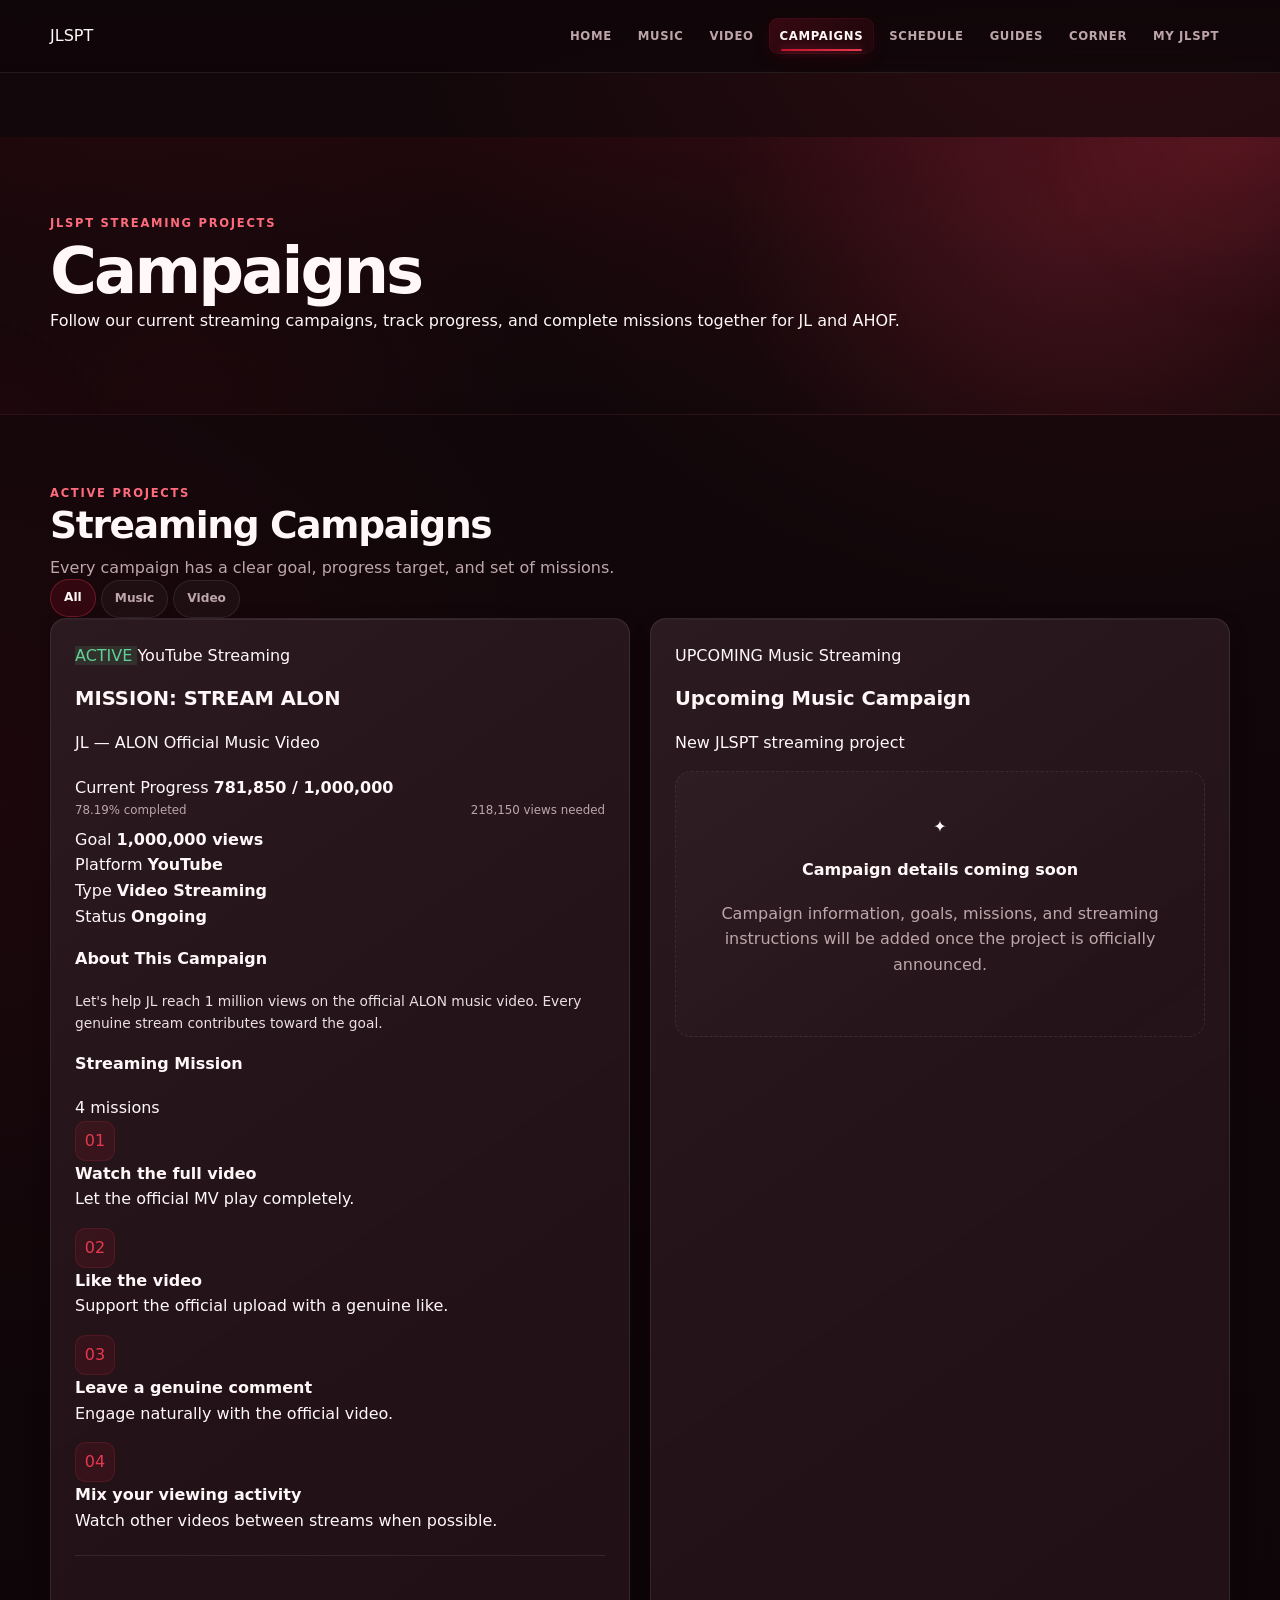
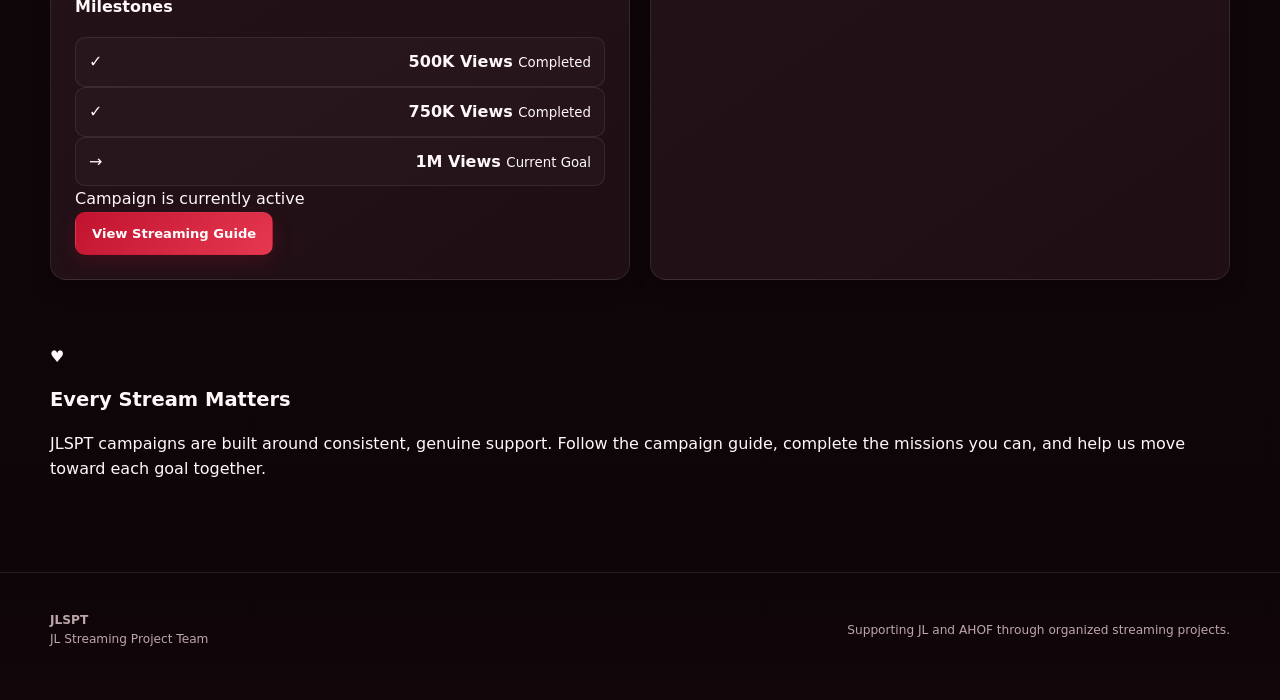
==== commit 191c9000: "Update campaigns.html" ====
--- a/campaigns.html
+++ b/campaigns.html
@@ -2,31 +2,54 @@
 <html lang="en">
 <head>
     <meta charset="UTF-8">
-    <meta name="viewport" content="width=device-width, initial-scale=1.0">
+    <meta
+        name="viewport"
+        content="width=device-width, initial-scale=1.0"
+    >
 
     <title>Campaigns | JLSPT</title>
 
     <meta
         name="description"
-        content="JLSPT streaming campaigns, missions, milestones, and progress."
+        content="JLSPT streaming campaigns, missions, goals, milestones, and progress."
     >
 
-    <link rel="stylesheet" href="style.css">
+    <link
+        rel="stylesheet"
+        href="style.css"
+    >
 </head>
 
 <body>
 
-    <nav class="site-nav">
-        <div class="nav-inner">
-            <a class="nav-brand" href="index.html">JLSPT</a>
-            <div class="nav-links"></div>
-        </div>
-    </nav>
-
+    <!-- =========================
+         NAVIGATION
+    ========================== -->
+
+    <header class="site-header">
+        <nav class="site-nav">
+            <div class="nav-inner">
+
+                <a
+                    href="index.html"
+                    class="brand"
+                    aria-label="JLSPT Home"
+                >
+                    JLSPT
+                </a>
+
+                <div class="nav-links"></div>
+
+            </div>
+        </nav>
+    </header>
+
+
+    <!-- =========================
+         PAGE HERO
+    ========================== -->
 
     <main>
-
-        <!-- PAGE HERO -->
 
         <section class="page-hero">
             <div class="container">
@@ -35,46 +58,72 @@
                     JLSPT STREAMING PROJECTS
                 </span>
 
-                <h1>Campaigns</h1>
-
-                <p class="page-intro">
-                    Follow JLSPT streaming campaigns, missions,
-                    milestones, and community progress.
+                <h1>
+                    Campaigns
+                </h1>
+
+                <p>
+                    Follow our current streaming campaigns,
+                    track progress, and complete missions
+                    together for JL and AHOF.
                 </p>
 
             </div>
         </section>
 
 
-        <!-- FILTERS -->
-
-        <section class="section compact-section">
+        <!-- =========================
+             CAMPAIGN FILTERS
+        ========================== -->
+
+        <section class="section">
             <div class="container">
+
+                <div class="section-heading">
+
+                    <div>
+                        <span class="eyebrow">
+                            ACTIVE PROJECTS
+                        </span>
+
+                        <h2>
+                            Streaming Campaigns
+                        </h2>
+
+                        <p>
+                            Every campaign has a clear goal,
+                            progress target, and set of missions.
+                        </p>
+                    </div>
+
+                </div>
+
 
                 <div
                     class="filter-bar"
-                    id="campaign-filters"
+                    role="group"
+                    aria-label="Campaign filters"
                 >
 
                     <button
-                        class="filter-button active"
                         type="button"
+                        class="filter-btn active"
                         data-filter="all"
                     >
                         All
                     </button>
 
                     <button
-                        class="filter-button"
                         type="button"
+                        class="filter-btn"
                         data-filter="music"
                     >
                         Music
                     </button>
 
                     <button
-                        class="filter-button"
                         type="button"
+                        class="filter-btn"
                         data-filter="video"
                     >
                         Video
@@ -82,913 +131,526 @@
 
                 </div>
 
+
+                <!-- =========================
+                     CAMPAIGN GRID
+                ========================== -->
+
+                <div
+                    class="campaign-grid"
+                    id="campaign-list"
+                >
+
+                    <!-- =====================
+                         ALON CAMPAIGN
+                    ====================== -->
+
+                    <article
+                        class="campaign-card featured-campaign"
+                        data-campaign-type="video"
+                    >
+
+                        <div class="campaign-card-header">
+
+                            <div class="campaign-title-group">
+
+                                <div class="campaign-status-row">
+
+                                    <span class="status-badge status-active">
+                                        ACTIVE
+                                    </span>
+
+                                    <span class="campaign-platform">
+                                        YouTube Streaming
+                                    </span>
+
+                                </div>
+
+                                <h3>
+                                    MISSION: STREAM ALON
+                                </h3>
+
+                                <p class="campaign-subtitle">
+                                    JL — ALON Official Music Video
+                                </p>
+
+                            </div>
+
+                        </div>
+
+
+                        <!-- Progress -->
+
+                        <div class="campaign-progress">
+
+                            <div class="progress-header">
+
+                                <span>
+                                    Current Progress
+                                </span>
+
+                                <strong>
+                                    781,850 / 1,000,000
+                                </strong>
+
+                            </div>
+
+                            <div
+                                class="progress-track"
+                                aria-label="78.19 percent complete"
+                            >
+                                <div
+                                    class="progress-fill"
+                                    style="width: 78.19%;"
+                                ></div>
+                            </div>
+
+                            <div class="progress-meta">
+
+                                <span>
+                                    78.19% completed
+                                </span>
+
+                                <span>
+                                    218,150 views needed
+                                </span>
+
+                            </div>
+
+                        </div>
+
+
+                        <!-- Campaign Info -->
+
+                        <div class="campaign-info-grid">
+
+                            <div class="campaign-info-item">
+
+                                <span class="info-label">
+                                    Goal
+                                </span>
+
+                                <strong>
+                                    1,000,000 views
+                                </strong>
+
+                            </div>
+
+
+                            <div class="campaign-info-item">
+
+                                <span class="info-label">
+                                    Platform
+                                </span>
+
+                                <strong>
+                                    YouTube
+                                </strong>
+
+                            </div>
+
+
+                            <div class="campaign-info-item">
+
+                                <span class="info-label">
+                                    Type
+                                </span>
+
+                                <strong>
+                                    Video Streaming
+                                </strong>
+
+                            </div>
+
+
+                            <div class="campaign-info-item">
+
+                                <span class="info-label">
+                                    Status
+                                </span>
+
+                                <strong>
+                                    Ongoing
+                                </strong>
+
+                            </div>
+
+                        </div>
+
+
+                        <!-- Campaign Description -->
+
+                        <div class="campaign-description">
+
+                            <h4>
+                                About This Campaign
+                            </h4>
+
+                            <p>
+                                Let's help JL reach 1 million views
+                                on the official ALON music video.
+                                Every genuine stream contributes
+                                toward the goal.
+                            </p>
+
+                        </div>
+
+
+                        <!-- Missions -->
+
+                        <div class="campaign-missions">
+
+                            <div class="campaign-section-heading">
+
+                                <h4>
+                                    Streaming Mission
+                                </h4>
+
+                                <span class="mission-count">
+                                    4 missions
+                                </span>
+
+                            </div>
+
+
+                            <div class="mission-list">
+
+                                <div class="mission-item">
+
+                                    <div class="mission-icon">
+                                        01
+                                    </div>
+
+                                    <div class="mission-content">
+
+                                        <strong>
+                                            Watch the full video
+                                        </strong>
+
+                                        <p>
+                                            Let the official MV play
+                                            completely.
+                                        </p>
+
+                                    </div>
+
+                                </div>
+
+
+                                <div class="mission-item">
+
+                                    <div class="mission-icon">
+                                        02
+                                    </div>
+
+                                    <div class="mission-content">
+
+                                        <strong>
+                                            Like the video
+                                        </strong>
+
+                                        <p>
+                                            Support the official upload
+                                            with a genuine like.
+                                        </p>
+
+                                    </div>
+
+                                </div>
+
+
+                                <div class="mission-item">
+
+                                    <div class="mission-icon">
+                                        03
+                                    </div>
+
+                                    <div class="mission-content">
+
+                                        <strong>
+                                            Leave a genuine comment
+                                        </strong>
+
+                                        <p>
+                                            Engage naturally with the
+                                            official video.
+                                        </p>
+
+                                    </div>
+
+                                </div>
+
+
+                                <div class="mission-item">
+
+                                    <div class="mission-icon">
+                                        04
+                                    </div>
+
+                                    <div class="mission-content">
+
+                                        <strong>
+                                            Mix your viewing activity
+                                        </strong>
+
+                                        <p>
+                                            Watch other videos between
+                                            streams when possible.
+                                        </p>
+
+                                    </div>
+
+                                </div>
+
+                            </div>
+
+                        </div>
+
+
+                        <!-- Milestones -->
+
+                        <div class="campaign-milestones">
+
+                            <div class="campaign-section-heading">
+
+                                <h4>
+                                    Milestones
+                                </h4>
+
+                            </div>
+
+
+                            <div class="milestone-list">
+
+                                <div class="milestone-item completed">
+
+                                    <span class="milestone-check">
+                                        ✓
+                                    </span>
+
+                                    <div>
+                                        <strong>
+                                            500K Views
+                                        </strong>
+
+                                        <small>
+                                            Completed
+                                        </small>
+                                    </div>
+
+                                </div>
+
+
+                                <div class="milestone-item completed">
+
+                                    <span class="milestone-check">
+                                        ✓
+                                    </span>
+
+                                    <div>
+                                        <strong>
+                                            750K Views
+                                        </strong>
+
+                                        <small>
+                                            Completed
+                                        </small>
+                                    </div>
+
+                                </div>
+
+
+                                <div class="milestone-item current">
+
+                                    <span class="milestone-check">
+                                        →
+                                    </span>
+
+                                    <div>
+                                        <strong>
+                                            1M Views
+                                        </strong>
+
+                                        <small>
+                                            Current Goal
+                                        </small>
+                                    </div>
+
+                                </div>
+
+                            </div>
+
+                        </div>
+
+
+                        <!-- Campaign Footer -->
+
+                        <div class="campaign-card-footer">
+
+                            <div class="campaign-footer-note">
+
+                                <span class="status-dot"></span>
+
+                                <span>
+                                    Campaign is currently active
+                                </span>
+
+                            </div>
+
+                            <a
+                                href="guides.html"
+                                class="btn btn-primary"
+                            >
+                                View Streaming Guide
+                            </a>
+
+                        </div>
+
+                    </article>
+
+
+                    <!-- =====================
+                         FUTURE CAMPAIGN
+                    ====================== -->
+
+                    <article
+                        class="campaign-card"
+                        data-campaign-type="music"
+                    >
+
+                        <div class="campaign-card-header">
+
+                            <div class="campaign-title-group">
+
+                                <div class="campaign-status-row">
+
+                                    <span class="status-badge status-planned">
+                                        UPCOMING
+                                    </span>
+
+                                    <span class="campaign-platform">
+                                        Music Streaming
+                                    </span>
+
+                                </div>
+
+                                <h3>
+                                    Upcoming Music Campaign
+                                </h3>
+
+                                <p class="campaign-subtitle">
+                                    New JLSPT streaming project
+                                </p>
+
+                            </div>
+
+                        </div>
+
+
+                        <div class="empty-state campaign-empty-state">
+
+                            <div class="empty-state-icon">
+                                ✦
+                            </div>
+
+                            <h4>
+                                Campaign details coming soon
+                            </h4>
+
+                            <p>
+                                Campaign information, goals,
+                                missions, and streaming instructions
+                                will be added once the project is
+                                officially announced.
+                            </p>
+
+                        </div>
+
+                    </article>
+
+                </div>
+
             </div>
         </section>
 
 
-        <!-- ACTIVE CAMPAIGNS -->
-
-        <section class="section">
+        <!-- =========================
+             CAMPAIGN NOTE
+        ========================== -->
+
+        <section class="section section-soft">
+
             <div class="container">
 
-                <div class="section-heading">
+                <div class="info-card">
+
+                    <div class="info-card-icon">
+                        ♥
+                    </div>
 
                     <div>
-                        <span class="eyebrow">
-                            CURRENT
-                        </span>
-
-                        <h2>Active Campaigns</h2>
+
+                        <h3>
+                            Every Stream Matters
+                        </h3>
+
+                        <p>
+                            JLSPT campaigns are built around
+                            consistent, genuine support. Follow
+                            the campaign guide, complete the missions
+                            you can, and help us move toward each goal
+                            together.
+                        </p>
+
                     </div>
 
-                    <span
-                        class="section-count"
-                        id="active-count"
-                    ></span>
-
                 </div>
 
-
-                <div
-                    class="campaign-list"
-                    id="active-campaigns"
-                ></div>
-
             </div>
+
         </section>
 
-
-        <!-- OTHER CAMPAIGNS -->
-
-        <section class="section section-alt">
-            <div class="container">
-
-                <div class="section-heading">
-
-                    <div>
-                        <span class="eyebrow">
-                            ARCHIVE
-                        </span>
-
-                        <h2>Other Campaigns</h2>
-                    </div>
-
-                    <span
-                        class="section-count"
-                        id="archive-count"
-                    ></span>
-
-                </div>
-
-
-                <div
-                    class="campaign-list"
-                    id="archive-campaigns"
-                ></div>
-
-            </div>
-        </section>
-
     </main>
 
 
+    <!-- =========================
+         FOOTER
+    ========================== -->
+
     <footer class="site-footer">
+
         <div class="container">
 
             <div class="footer-inner">
 
                 <div>
-                    <strong>JLSPT</strong>
+                    <strong>
+                        JLSPT
+                    </strong>
 
                     <p>
                         JL Streaming Project Team
                     </p>
                 </div>
 
-                <p class="footer-note">
-                    Supporting JL through organized streaming,
-                    resources, campaigns, and community projects.
+                <p>
+                    Supporting JL and AHOF through
+                    organized streaming projects.
                 </p>
 
             </div>
 
-
-            <div class="footer-bottom">
-
-                <span>
-                    JLSPT
-                </span>
-
-                <span>
-                    Streaming campaigns only
-                </span>
-
-            </div>
-
         </div>
+
     </footer>
 
+
+    <!-- =========================
+         SCRIPTS
+    ========================== -->
 
     <script src="data.js"></script>
     <script src="menu.js"></script>
 
-
-    <script>
-        (function () {
-
-            "use strict";
-
-
-            const data =
-                window.JLSPT_DATA || {};
-
-
-            const campaigns =
-                Array.isArray(data.campaigns)
-                    ? data.campaigns
-                    : [];
-
-
-            const activeContainer =
-                document.getElementById(
-                    "active-campaigns"
-                );
-
-
-            const archiveContainer =
-                document.getElementById(
-                    "archive-campaigns"
-                );
-
-
-            const activeCount =
-                document.getElementById(
-                    "active-count"
-                );
-
-
-            const archiveCount =
-                document.getElementById(
-                    "archive-count"
-                );
-
-
-            const filterButtons =
-                document.querySelectorAll(
-                    ".filter-button"
-                );
-
-
-            let currentFilter = "all";
-
-
-            function escapeHTML(value) {
-
-                return String(value ?? "")
-                    .replace(/&/g, "&amp;")
-                    .replace(/</g, "&lt;")
-                    .replace(/>/g, "&gt;")
-                    .replace(/"/g, "&quot;")
-                    .replace(/'/g, "&#039;");
-
-            }
-
-
-            function formatNumber(value) {
-
-                const number =
-                    Number(value);
-
-                if (!Number.isFinite(number)) {
-                    return "0";
-                }
-
-                return number.toLocaleString();
-
-            }
-
-
-            function getPercentage(current, goal) {
-
-                const currentNumber =
-                    Number(current) || 0;
-
-                const goalNumber =
-                    Number(goal) || 0;
-
-
-                if (goalNumber <= 0) {
-                    return 0;
-                }
-
-
-                return Math.min(
-                    100,
-                    Math.max(
-                        0,
-                        (currentNumber / goalNumber) * 100
-                    )
-                );
-
-            }
-
-
-            function getStatusLabel(status) {
-
-                const normalized =
-                    String(status || "")
-                        .toLowerCase();
-
-
-                if (normalized === "active") {
-                    return "ACTIVE";
-                }
-
-
-                if (normalized === "paused") {
-                    return "PAUSED";
-                }
-
-
-                if (normalized === "completed") {
-                    return "COMPLETED";
-                }
-
-
-                if (normalized === "archived") {
-                    return "ARCHIVED";
-                }
-
-
-                return String(status || "UNKNOWN")
-                    .toUpperCase();
-
-            }
-
-
-            function getStatusClass(status) {
-
-                const normalized =
-                    String(status || "")
-                        .toLowerCase();
-
-
-                if (normalized === "active") {
-                    return "status-active";
-                }
-
-
-                if (normalized === "completed") {
-                    return "status-completed";
-                }
-
-
-                if (normalized === "paused") {
-                    return "status-paused";
-                }
-
-
-                return "status-archived";
-
-            }
-
-
-            function getTypeLabel(type) {
-
-                const normalized =
-                    String(type || "")
-                        .toLowerCase();
-
-
-                if (normalized === "video") {
-                    return "VIDEO";
-                }
-
-
-                if (normalized === "music") {
-                    return "MUSIC";
-                }
-
-
-                return String(type || "STREAMING")
-                    .toUpperCase();
-
-            }
-
-
-            function renderMilestones(milestones) {
-
-                if (
-                    !Array.isArray(milestones) ||
-                    !milestones.length
-                ) {
-                    return "";
-                }
-
-
-                return `
-                    <div class="campaign-block">
-
-                        <div class="campaign-block-heading">
-                            <span class="eyebrow">
-                                MILESTONES
-                            </span>
-                        </div>
-
-                        <div class="milestone-list">
-
-                            ${milestones
-                                .map(function (milestone) {
-
-                                    const target =
-                                        Number(
-                                            milestone.target
-                                        ) || 0;
-
-                                    const current =
-                                        Number(
-                                            milestone.current
-                                        ) || 0;
-
-                                    const reached =
-                                        current >= target;
-
-
-                                    return `
-                                        <div
-                                            class="milestone-item ${
-                                                reached
-                                                    ? "is-complete"
-                                                    : ""
-                                            }"
-                                        >
-
-                                            <div
-                                                class="milestone-info"
-                                            >
-
-                                                <strong>
-                                                    ${escapeHTML(
-                                                        milestone.label ||
-                                                        "Milestone"
-                                                    )}
-                                                </strong>
-
-                                                <span>
-                                                    ${formatNumber(
-                                                        target
-                                                    )}
-                                                </span>
-
-                                            </div>
-
-                                            <span
-                                                class="milestone-status"
-                                            >
-                                                ${
-                                                    reached
-                                                        ? "✓ REACHED"
-                                                        : formatNumber(
-                                                            target -
-                                                            current
-                                                        ) +
-                                                        " TO GO"
-                                                }
-                                            </span>
-
-                                        </div>
-                                    `;
-
-                                })
-                                .join("")}
-
-                        </div>
-
-                    </div>
-                `;
-
-            }
-
-
-            function renderMissions(missions) {
-
-                if (
-                    !Array.isArray(missions) ||
-                    !missions.length
-                ) {
-                    return "";
-                }
-
-
-                return `
-                    <div class="campaign-block">
-
-                        <div class="campaign-block-heading">
-                            <span class="eyebrow">
-                                MISSIONS
-                            </span>
-                        </div>
-
-                        <div class="mission-list">
-
-                            ${missions
-                                .map(function (mission) {
-
-                                    return `
-                                        <div class="mission-item">
-
-                                            <div
-                                                class="mission-icon"
-                                            >
-                                                ${
-                                                    mission.icon ||
-                                                    "✓"
-                                                }
-                                            </div>
-
-                                            <div
-                                                class="mission-content"
-                                            >
-
-                                                <strong>
-                                                    ${escapeHTML(
-                                                        mission.title ||
-                                                        "Mission"
-                                                    )}
-                                                </strong>
-
-                                                ${
-                                                    mission.description
-                                                        ? `
-                                                            <p>
-                                                                ${escapeHTML(
-                                                                    mission.description
-                                                                )}
-                                                            </p>
-                                                        `
-                                                        : ""
-                                                }
-
-                                            </div>
-
-                                        </div>
-                                    `;
-
-                                })
-                                .join("")}
-
-                        </div>
-
-                    </div>
-                `;
-
-            }
-
-
-            function renderCampaign(campaign) {
-
-                const current =
-                    Number(campaign.current) || 0;
-
-
-                const goal =
-                    Number(campaign.goal) || 0;
-
-
-                const percentage =
-                    getPercentage(
-                        current,
-                        goal
-                    );
-
-
-                const status =
-                    getStatusLabel(
-                        campaign.status
-                    );
-
-
-                const statusClass =
-                    getStatusClass(
-                        campaign.status
-                    );
-
-
-                const type =
-                    getTypeLabel(
-                        campaign.type
-                    );
-
-
-                const milestones =
-                    Array.isArray(
-                        campaign.milestones
-                    )
-                        ? campaign.milestones
-                        : [];
-
-
-                const missions =
-                    Array.isArray(
-                        campaign.missions
-                    )
-                        ? campaign.missions
-                        : [];
-
-
-                return `
-                    <article
-                        class="campaign-card"
-                        data-campaign-type="${escapeHTML(
-                            String(
-                                campaign.type ||
-                                "streaming"
-                            ).toLowerCase()
-                        )}"
-                    >
-
-                        <div class="campaign-card-header">
-
-                            <div>
-
-                                <div
-                                    class="campaign-tags"
-                                >
-
-                                    <span class="tag">
-                                        ${escapeHTML(
-                                            type
-                                        )}
-                                    </span>
-
-                                    <span
-                                        class="status-badge ${statusClass}"
-                                    >
-                                        ${escapeHTML(
-                                            status
-                                        )}
-                                    </span>
-
-                                </div>
-
-                                <h3>
-                                    ${escapeHTML(
-                                        campaign.name ||
-                                        "Streaming Campaign"
-                                    )}
-                                </h3>
-
-                            </div>
-
-                            ${
-                                campaign.platform
-                                    ? `
-                                        <span
-                                            class="campaign-platform"
-                                        >
-                                            ${escapeHTML(
-                                                campaign.platform
-                                            )}
-                                        </span>
-                                    `
-                                    : ""
-                            }
-
-                        </div>
-
-
-                        ${
-                            campaign.description
-                                ? `
-                                    <p class="campaign-description">
-                                        ${escapeHTML(
-                                            campaign.description
-                                        )}
-                                    </p>
-                                `
-                                : ""
-                        }
-
-
-                        <div class="campaign-progress-section">
-
-                            <div
-                                class="campaign-progress-heading"
-                            >
-
-                                <div>
-
-                                    <span>
-                                        CURRENT
-                                    </span>
-
-                                    <strong>
-                                        ${formatNumber(
-                                            current
-                                        )}
-                                    </strong>
-
-                                </div>
-
-
-                                <div>
-
-                                    <span>
-                                        GOAL
-                                    </span>
-
-                                    <strong>
-                                        ${formatNumber(
-                                            goal
-                                        )}
-                                    </strong>
-
-                                </div>
-
-
-                                <strong
-                                    class="campaign-percentage"
-                                >
-                                    ${percentage.toFixed(1)}%
-                                </strong>
-
-                            </div>
-
-
-                            <div class="progress-bar">
-
-                                <div
-                                    class="progress-fill"
-                                    style="width: ${percentage}%"
-                                ></div>
-
-                            </div>
-
-                        </div>
-
-
-                        ${
-                            campaign.startDate ||
-                            campaign.endDate
-                                ? `
-                                    <div
-                                        class="campaign-dates"
-                                    >
-
-                                        ${
-                                            campaign.startDate
-                                                ? `
-                                                    <div>
-                                                        <span>
-                                                            START
-                                                        </span>
-
-                                                        <strong>
-                                                            ${escapeHTML(
-                                                                campaign.startDate
-                                                            )}
-                                                        </strong>
-                                                    </div>
-                                                `
-                                                : ""
-                                        }
-
-                                        ${
-                                            campaign.endDate
-                                                ? `
-                                                    <div>
-                                                        <span>
-                                                            END
-                                                        </span>
-
-                                                        <strong>
-                                                            ${escapeHTML(
-                                                                campaign.endDate
-                                                            )}
-                                                        </strong>
-                                                    </div>
-                                                `
-                                                : ""
-                                        }
-
-                                    </div>
-                                `
-                                : ""
-                        }
-
-
-                        ${renderMilestones(
-                            milestones
-                        )}
-
-
-                        ${renderMissions(
-                            missions
-                        )}
-
-
-                        ${
-                            campaign.link
-                                ? `
-                                    <div
-                                        class="campaign-actions"
-                                    >
-
-                                        <a
-                                            class="button button-primary"
-                                            href="${escapeHTML(
-                                                campaign.link
-                                            )}"
-                                            target="_blank"
-                                            rel="noopener noreferrer"
-                                        >
-                                            Open Campaign
-                                        </a>
-
-                                    </div>
-                                `
-                                : ""
-                        }
-
-                    </article>
-                `;
-
-            }
-
-
-            function matchesFilter(campaign) {
-
-                if (currentFilter === "all") {
-                    return true;
-                }
-
-
-                return String(
-                    campaign.type || ""
-                ).toLowerCase() === currentFilter;
-
-            }
-
-
-            function renderCampaigns() {
-
-                const filtered =
-                    campaigns.filter(
-                        matchesFilter
-                    );
-
-
-                const active =
-                    filtered.filter(
-                        function (campaign) {
-
-                            return String(
-                                campaign.status || ""
-                            ).toLowerCase() === "active";
-
-                        }
-                    );
-
-
-                const archive =
-                    filtered.filter(
-                        function (campaign) {
-
-                            return String(
-                                campaign.status || ""
-                            ).toLowerCase() !== "active";
-
-                        }
-                    );
-
-
-                if (activeContainer) {
-
-                    if (!active.length) {
-
-                        activeContainer.innerHTML = `
-                            <div class="empty-state">
-
-                                <strong>
-                                    No active campaigns.
-                                </strong>
-
-                                <span>
-                                    New JLSPT campaigns will appear here.
-                                </span>
-
-                            </div>
-                        `;
-
-                    } else {
-
-                        activeContainer.innerHTML =
-                            active
-                                .map(
-                                    renderCampaign
-                                )
-                                .join("");
-
-                    }
-
-                }
-
-
-                if (archiveContainer) {
-
-                    if (!archive.length) {
-
-                        archiveContainer.innerHTML = `
-                            <div class="empty-state">
-
-                                <strong>
-                                    No archived campaigns.
-                                </strong>
-
-                                <span>
-                                    Completed campaigns will appear here.
-                                </span>
-
-                            </div>
-                        `;
-
-                    } else {
-
-                        archiveContainer.innerHTML =
-                            archive
-                                .map(
-                                    renderCampaign
-                                )
-                                .join("");
-
-                    }
-
-                }
-
-
-                if (activeCount) {
-
-                    activeCount.textContent =
-                        `${active.length} ${
-                            active.length === 1
-                                ? "campaign"
-                                : "campaigns"
-                        }`;
-
-                }
-
-
-                if (archiveCount) {
-
-                    archiveCount.textContent =
-                        `${archive.length} ${
-                            archive.length === 1
-                                ? "campaign"
-                                : "campaigns"
-                        }`;
-
-                }
-
-            }
-
-
-            filterButtons.forEach(
-                function (button) {
-
-                    button.addEventListener(
-                        "click",
-                        function () {
-
-                            currentFilter =
-                                button.dataset.filter ||
-                                "all";
-
-
-                            filterButtons.forEach(
-                                function (item) {
-
-                                    item.classList.toggle(
-                                        "active",
-                                        item === button
-                                    );
-
-                                }
-                            );
-
-
-                            renderCampaigns();
-
-                        }
-                    );
-
-                }
-            );
-
-
-            renderCampaigns();
-
-        })();
-    </script>
-
 </body>
 </html>
--- a/style.css
+++ b/style.css
@@ -1,1355 +1,2541 @@
 :root {
---red: #c1122f;
---red-bright: #e63950;
---red-deep: #7a1024;
-
---bg: #12070a;
---bg-soft: #180a0e;
---card: #211016;
---card-soft: #28131a;
-
---text: #fff7f8;
---text-soft: #e9dfe2;
---muted: #bda6ab;
-
---border: rgba(255, 255, 255, 0.09);
---border-strong: rgba(230, 57, 80, 0.35);
-
---success: #61d095;
---warning: #f2c14e;
---danger: #ff6b6b;
---info: #73b9ff;
-
---shadow: 0 14px 35px rgba(0, 0, 0, 0.28);
---shadow-soft: 0 8px 24px rgba(0, 0, 0, 0.2);
-
---radius-sm: 10px;
---radius: 16px;
---radius-lg: 22px;
-
---container: 1180px;
-
-}
-
-/* =========================
-RESET
-========================= */
-
-* {
-  box-sizing: border-box;
-  }
+    --red: #c1122f;
+    --red-bright: #e63950;
+    --red-soft: #ff6b7d;
+    --red-deep: #7a1024;
+
+    --bg: #100609;
+    --bg-soft: #180a0e;
+    --surface: #1b0d12;
+    --card: #211016;
+    --card-soft: #28131a;
+    --card-hover: #30161e;
+
+    --text: #fff7f8;
+    --text-soft: #eadfe2;
+    --muted: #bda6ab;
+    --muted-light: #d2bec3;
+
+    --border: rgba(255, 255, 255, 0.085);
+    --border-light: rgba(255, 255, 255, 0.13);
+    --border-red: rgba(230, 57, 80, 0.34);
+
+    --success: #61d095;
+    --warning: #f2c14e;
+    --danger: #ff6b6b;
+    --info: #73b9ff;
+
+    --shadow-sm:
+        0 7px 20px rgba(0, 0, 0, 0.20);
+
+    --shadow:
+        0 16px 38px rgba(0, 0, 0, 0.30);
+
+    --shadow-lg:
+        0 28px 70px rgba(0, 0, 0, 0.42);
+
+    --red-glow:
+        0 0 34px rgba(193, 18, 47, 0.10);
+
+    --radius-sm: 10px;
+    --radius: 16px;
+    --radius-lg: 22px;
+
+    --container: 1180px;
+
+    --transition: 180ms ease;
+}
+
+
+/* =========================================================
+   RESET
+========================================================= */
+
+*,
+*::before,
+*::after {
+    box-sizing: border-box;
+}
 
 html {
-scroll-behavior: smooth;
+    scroll-behavior: smooth;
+    scroll-padding-top: 90px;
 }
 
 body {
-margin: 0;
-min-height: 100vh;
-
-background:
-    radial-gradient(
-        circle at top right,
-        rgba(193, 18, 47, 0.09),
-        transparent 30%
-    ),
-    var(--bg);
-
-color: var(--text);
-
-font-family:
-    Inter,
-    system-ui,
-    -apple-system,
-    BlinkMacSystemFont,
-    "Segoe UI",
-    sans-serif;
-
-line-height: 1.6;
-
+    margin: 0;
+    min-height: 100vh;
+    overflow-x: hidden;
+
+    color: var(--text);
+
+    background:
+        radial-gradient(
+            circle at 88% -5%,
+            rgba(230, 57, 80, 0.13),
+            transparent 28%
+        ),
+        radial-gradient(
+            circle at 0% 35%,
+            rgba(122, 16, 36, 0.10),
+            transparent 30%
+        ),
+        linear-gradient(
+            180deg,
+            #12070a 0%,
+            var(--bg) 42%,
+            #0d0508 100%
+        );
+
+    font-family:
+        Inter,
+        ui-sans-serif,
+        system-ui,
+        -apple-system,
+        BlinkMacSystemFont,
+        "Segoe UI",
+        sans-serif;
+
+    line-height: 1.6;
 }
 
 body.menu-open {
-overflow: hidden;
+    overflow: hidden;
+}
+
+::selection {
+    color: #ffffff;
+    background: var(--red);
 }
 
 img {
-display: block;
-max-width: 100%;
+    display: block;
+    max-width: 100%;
 }
 
 button,
 input,
 textarea,
 select {
-font: inherit;
+    font: inherit;
 }
 
 button,
 a {
--webkit-tap-highlight-color: transparent;
+    -webkit-tap-highlight-color: transparent;
 }
 
 button {
-cursor: pointer;
+    cursor: pointer;
 }
 
 a {
-color: inherit;
-text-decoration: none;
-}
-
-/* =========================
-LAYOUT
-========================= */
+    color: inherit;
+    text-decoration: none;
+}
+
+
+/* =========================================================
+   GLOBAL LAYOUT
+========================================================= */
 
 .container {
-width: min(calc(100% - 32px), var(--container));
-margin-inline: auto;
+    width: min(calc(100% - 32px), var(--container));
+    margin-inline: auto;
 }
 
 main {
-min-height: calc(100vh - 150px);
+    min-height: calc(100vh - 150px);
 }
 
 section {
-margin: 64px 0;
-}
-
-.section-header {
-display: flex;
-align-items: flex-end;
-justify-content: space-between;
-gap: 24px;
-margin-bottom: 24px;
+    margin: 64px 0;
+}
+
+.section-header,
+.section-heading-row {
+    display: flex;
+    align-items: flex-end;
+    justify-content: space-between;
+    gap: 24px;
+    margin-bottom: 24px;
+}
+
+.section-heading {
+    min-width: 0;
 }
 
 .section-header h2,
-.section-header h3 {
-margin: 0;
-}
-
-.section-header p {
-margin: 6px 0 0;
-color: var(--muted);
-}
-
-/* =========================
-NAVIGATION
-========================= */
-
-.site-nav {
-position: sticky;
-top: 0;
-z-index: 1000;
-
-background: rgba(18, 7, 10, 0.94);
-border-bottom: 1px solid var(--border);
-
-backdrop-filter: blur(18px);
--webkit-backdrop-filter: blur(18px);
-
-}
-
-.nav-inner {
-width: min(calc(100% - 32px), var(--container));
-min-height: 72px;
-margin-inline: auto;
-
-display: flex;
-align-items: center;
-justify-content: space-between;
-gap: 24px;
-
-}
-
-.nav-brand {
-display: inline-flex;
-align-items: center;
-
-flex-shrink: 0;
-
-color: var(--text);
-
-font-size: 1.2rem;
-font-weight: 900;
-letter-spacing: 0.08em;
-
-}
-
-.nav-brand:hover {
-color: var(--red-bright);
-}
-
-/* Desktop tabs */
-
-.nav-links {
-display: flex;
-align-items: center;
-justify-content: flex-end;
-gap: 4px;
-}
-
-.nav-links a {
-position: relative;
-
-padding: 9px 12px;
-
-color: var(--muted);
-
-font-size: 0.76rem;
-font-weight: 800;
-letter-spacing: 0.055em;
-
-border-radius: 9px;
-
-transition:
-    color 0.2s ease,
-    background 0.2s ease;
-
-}
-
-.nav-links a:hover {
-color: var(--text);
-background: rgba(193, 18, 47, 0.1);
-}
-
-.nav-links a.active {
-color: var(--text);
-background: rgba(193, 18, 47, 0.18);
-}
-
-.nav-links a.active::after {
-content: "";
-
-position: absolute;
-left: 12px;
-right: 12px;
-bottom: 3px;
-
-height: 2px;
-
-background: var(--red-bright);
-border-radius: 999px;
-
-}
-
-/* Mobile menu button */
-
-.mobile-menu-toggle {
-display: none;
-
-width: 44px;
-height: 44px;
-
-padding: 0;
-
-align-items: center;
-justify-content: center;
-flex-direction: column;
-gap: 5px;
-
-color: var(--text);
-
-background: transparent;
-border: 1px solid var(--border);
-border-radius: 10px;
-
-transition:
-    background 0.2s ease,
-    border-color 0.2s ease;
-
-}
-
-.mobile-menu-toggle span {
-width: 19px;
-height: 2px;
-
-background: currentColor;
-border-radius: 999px;
-
-transition:
-    transform 0.2s ease,
-    opacity 0.2s ease;
-
-}
-
-.mobile-menu-toggle:hover {
-background: rgba(193, 18, 47, 0.1);
-border-color: var(--border-strong);
-}
-
-.mobile-menu-toggle.is-open span:nth-child(1) {
-transform: translateY(7px) rotate(45deg);
-}
-
-.mobile-menu-toggle.is-open span:nth-child(2) {
-opacity: 0;
-}
-
-.mobile-menu-toggle.is-open span:nth-child(3) {
-transform: translateY(-7px) rotate(-45deg);
-}
-
-/* =========================
-HERO
-========================= */
-
-.hero {
-position: relative;
-overflow: hidden;
-
-padding: 92px 0 72px;
-
-background:
-    radial-gradient(
-        circle at 85% 20%,
-        rgba(230, 57, 80, 0.18),
-        transparent 30%
-    ),
-    linear-gradient(
-        180deg,
-        rgba(193, 18, 47, 0.07),
-        transparent
-    );
-
-}
-
-.hero-content {
-max-width: 800px;
-}
-
-.eyebrow {
-margin: 0 0 12px;
-
-color: var(--red-bright);
-
-font-size: 0.75rem;
-font-weight: 900;
-letter-spacing: 0.14em;
-
-}
-
-.hero h1 {
-margin: 0;
-
-font-size: clamp(2.4rem, 6vw, 4.8rem);
-line-height: 1.02;
-letter-spacing: -0.04em;
-
-}
-
-.hero p {
-max-width: 720px;
-margin: 22px 0 0;
-
-color: var(--text-soft);
-font-size: 1.05rem;
-
-}
-
-/* =========================
-TYPOGRAPHY
-========================= */
+.section-header h3,
+.section-heading h2,
+.section-heading h3 {
+    margin: 0;
+}
+
+.section-header p,
+.section-description,
+.section-heading p {
+    margin: 7px 0 0;
+    color: var(--muted);
+}
+
+.content-narrow {
+    width: min(100%, 820px);
+}
+
+.stack {
+    display: flex;
+    flex-direction: column;
+    gap: 18px;
+}
+
+.row {
+    display: flex;
+    align-items: center;
+    gap: 12px;
+}
+
+.wrap {
+    flex-wrap: wrap;
+}
+
+
+/* =========================================================
+   TYPOGRAPHY
+========================================================= */
 
 h1,
 h2,
 h3,
+h4,
+h5 {
+    color: var(--text);
+    line-height: 1.15;
+}
+
+h1 {
+    margin: 0;
+    font-size: clamp(2.25rem, 5vw, 4rem);
+    letter-spacing: -0.045em;
+}
+
+h2 {
+    font-size: clamp(1.7rem, 3vw, 2.35rem);
+    letter-spacing: -0.035em;
+}
+
+h3 {
+    font-size: 1.22rem;
+}
+
 h4 {
-color: var(--text);
-line-height: 1.15;
-}
-
-h1 {
-font-size: clamp(2.2rem, 5vw, 4rem);
-letter-spacing: -0.035em;
-}
-
-h2 {
-font-size: clamp(1.7rem, 3vw, 2.4rem);
-letter-spacing: -0.025em;
-}
-
-h3 {
-font-size: 1.25rem;
+    font-size: 1rem;
 }
 
 p {
-margin-top: 0;
+    margin-top: 0;
 }
 
 .muted {
-color: var(--muted);
-}
-
-/* =========================
-GRIDS
-========================= */
-
-.grid {
-display: grid;
-gap: 18px;
+    color: var(--muted);
+}
+
+.text-soft {
+    color: var(--text-soft);
+}
+
+.text-center {
+    text-align: center;
+}
+
+
+/* =========================================================
+   NAVIGATION
+========================================================= */
+
+.site-nav {
+    position: sticky;
+    top: 0;
+    z-index: 1000;
+
+    background:
+        linear-gradient(
+            180deg,
+            rgba(16, 6, 9, 0.96),
+            rgba(16, 6, 9, 0.90)
+        );
+
+    border-bottom: 1px solid var(--border);
+
+    backdrop-filter: blur(18px);
+    -webkit-backdrop-filter: blur(18px);
+}
+
+.nav-inner {
+    width: min(calc(100% - 32px), var(--container));
+    min-height: 72px;
+    margin-inline: auto;
+
+    display: flex;
+    align-items: center;
+    justify-content: space-between;
+    gap: 24px;
+}
+
+.nav-brand {
+    display: inline-flex;
+    align-items: center;
+    flex-shrink: 0;
+
+    color: var(--text);
+
+    font-size: 1.05rem;
+    font-weight: 900;
+    letter-spacing: 0.09em;
+
+    transition: color var(--transition);
+}
+
+.nav-brand:hover {
+    color: var(--red-bright);
+}
+
+.nav-links {
+    display: flex;
+    align-items: center;
+    justify-content: flex-end;
+    gap: 4px;
+}
+
+.nav-links a {
+    position: relative;
+
+    padding: 9px 11px;
+
+    color: var(--muted);
+
+    border-radius: 9px;
+
+    font-size: 0.73rem;
+    font-weight: 800;
+    letter-spacing: 0.055em;
+
+    transition:
+        color var(--transition),
+        background var(--transition),
+        transform var(--transition);
+}
+
+.nav-links a:hover {
+    color: var(--text);
+
+    background:
+        linear-gradient(
+            135deg,
+            rgba(193, 18, 47, 0.14),
+            rgba(193, 18, 47, 0.05)
+        );
+
+    transform: translateY(-1px);
+}
+
+.nav-links a.active {
+    color: var(--text);
+
+    background:
+        linear-gradient(
+            135deg,
+            rgba(193, 18, 47, 0.22),
+            rgba(122, 16, 36, 0.12)
+        );
+
+    box-shadow:
+        inset 0 0 0 1px rgba(230, 57, 80, 0.08),
+        0 5px 18px rgba(193, 18, 47, 0.08);
+}
+
+.nav-links a.active::after {
+    content: "";
+
+    position: absolute;
+    left: 12px;
+    right: 12px;
+    bottom: 3px;
+
+    height: 2px;
+
+    background:
+        linear-gradient(
+            90deg,
+            var(--red),
+            var(--red-bright)
+        );
+
+    border-radius: 999px;
+
+    box-shadow:
+        0 0 9px rgba(230, 57, 80, 0.55);
+}
+
+.mobile-menu-toggle {
+    display: none;
+
+    width: 44px;
+    height: 44px;
+    padding: 0;
+
+    align-items: center;
+    justify-content: center;
+    flex-direction: column;
+    gap: 5px;
+
+    color: var(--text);
+
+    background:
+        rgba(255, 255, 255, 0.025);
+
+    border: 1px solid var(--border);
+    border-radius: 10px;
+
+    transition:
+        background var(--transition),
+        border-color var(--transition);
+}
+
+.mobile-menu-toggle span {
+    width: 19px;
+    height: 2px;
+
+    background: currentColor;
+    border-radius: 999px;
+
+    transition:
+        transform var(--transition),
+        opacity var(--transition);
+}
+
+.mobile-menu-toggle:hover {
+    background: rgba(193, 18, 47, 0.10);
+    border-color: var(--border-red);
+}
+
+.mobile-menu-toggle.is-open span:nth-child(1) {
+    transform: translateY(7px) rotate(45deg);
+}
+
+.mobile-menu-toggle.is-open span:nth-child(2) {
+    opacity: 0;
+}
+
+.mobile-menu-toggle.is-open span:nth-child(3) {
+    transform: translateY(-7px) rotate(-45deg);
+}
+
+
+/* =========================================================
+   HERO / PAGE HERO
+========================================================= */
+
+.hero,
+.page-hero {
+    position: relative;
+    overflow: hidden;
+
+    background:
+        radial-gradient(
+            circle at 84% 25%,
+            rgba(230, 57, 80, 0.18),
+            transparent 32%
+        ),
+        radial-gradient(
+            circle at 15% 100%,
+            rgba(122, 16, 36, 0.08),
+            transparent 30%
+        ),
+        linear-gradient(
+            180deg,
+            rgba(193, 18, 47, 0.075),
+            rgba(193, 18, 47, 0.015),
+            transparent
+        );
+}
+
+.hero {
+    padding: 86px 0 70px;
+}
+
+.page-hero {
+    padding: 64px 0 56px;
+
+    border-bottom:
+        1px solid rgba(255, 255, 255, 0.04);
+}
+
+.hero::before,
+.page-hero::before {
+    content: "";
+
+    position: absolute;
+
+    width: 420px;
+    height: 420px;
+
+    right: -180px;
+    top: -230px;
+
+    background:
+        radial-gradient(
+            circle,
+            rgba(230, 57, 80, 0.15),
+            transparent 68%
+        );
+
+    filter: blur(20px);
+
+    pointer-events: none;
+}
+
+.hero::after,
+.page-hero::after {
+    content: "";
+
+    position: absolute;
+
+    width: 260px;
+    height: 260px;
+
+    left: -160px;
+    bottom: -180px;
+
+    background:
+        radial-gradient(
+            circle,
+            rgba(122, 16, 36, 0.12),
+            transparent 70%
+        );
+
+    filter: blur(20px);
+
+    pointer-events: none;
+}
+
+.hero-content,
+.page-hero-inner {
+    position: relative;
+    z-index: 1;
+
+    max-width: 820px;
+}
+
+.eyebrow,
+.page-eyebrow {
+    margin: 0 0 12px;
+
+    color: var(--red-soft);
+
+    font-size: 0.72rem;
+    font-weight: 900;
+    letter-spacing: 0.15em;
+    text-transform: uppercase;
+}
+
+.hero h1,
+.page-title {
+    margin: 0;
+
+    font-size: clamp(2.3rem, 5vw, 4.2rem);
+    line-height: 1.04;
+    letter-spacing: -0.045em;
+}
+
+.hero p,
+.page-description {
+    max-width: 760px;
+    margin: 20px 0 0;
+
+    color: var(--text-soft);
+    font-size: 1rem;
+}
+
+.page-description {
+    font-size: 0.98rem;
+}
+
+
+/* =========================================================
+   GRIDS
+========================================================= */
+
+.grid,
+.card-grid {
+    display: grid;
+    gap: 18px;
 }
 
 .grid-2 {
-grid-template-columns: repeat(2, minmax(0, 1fr));
+    grid-template-columns:
+        repeat(2, minmax(0, 1fr));
 }
 
 .grid-3 {
-grid-template-columns: repeat(3, minmax(0, 1fr));
+    grid-template-columns:
+        repeat(3, minmax(0, 1fr));
 }
 
 .grid-4 {
-grid-template-columns: repeat(4, minmax(0, 1fr));
-}
-
-/* =========================
-CARDS
-========================= */
+    grid-template-columns:
+        repeat(4, minmax(0, 1fr));
+}
+
+
+/* =========================================================
+   GENERAL CARDS
+========================================================= */
+
+.card,
+.release-card,
+.campaign-card,
+.schedule-card,
+.guide-card,
+.corner-post-card,
+.community-card,
+.dashboard-card,
+.login-card,
+.mission-card,
+.badge-card {
+    position: relative;
+    overflow: hidden;
+
+    background:
+        linear-gradient(
+            145deg,
+            rgba(255, 255, 255, 0.045),
+            rgba(255, 255, 255, 0.012) 48%,
+            rgba(0, 0, 0, 0.06)
+        ),
+        var(--card);
+
+    border:
+        1px solid var(--border);
+
+    border-radius: var(--radius);
+
+    box-shadow:
+        var(--shadow-sm),
+        inset 0 1px 0 rgba(255, 255, 255, 0.025);
+
+    transition:
+        transform var(--transition),
+        border-color var(--transition),
+        background var(--transition),
+        box-shadow var(--transition);
+}
+
+.card::before,
+.release-card::before,
+.campaign-card::before,
+.schedule-card::before,
+.guide-card::before,
+.corner-post-card::before,
+.community-card::before,
+.dashboard-card::before,
+.mission-card::before,
+.badge-card::before {
+    content: "";
+
+    position: absolute;
+
+    left: 18px;
+    right: 18px;
+    top: 0;
+
+    height: 1px;
+
+    background:
+        linear-gradient(
+            90deg,
+            transparent,
+            rgba(255, 255, 255, 0.10),
+            transparent
+        );
+
+    pointer-events: none;
+}
 
 .card {
-padding: 22px;
-
-background:
-    linear-gradient(
-        145deg,
-        rgba(255, 255, 255, 0.025),
-        transparent
-    ),
-    var(--card);
-
-border: 1px solid var(--border);
-border-radius: var(--radius);
-
-box-shadow: var(--shadow-soft);
-
-transition:
-    transform 0.2s ease,
-    border-color 0.2s ease,
-    box-shadow 0.2s ease;
-
-}
-
-.card:hover {
-transform: translateY(-2px);
-
-border-color: var(--border-strong);
-
-box-shadow: var(--shadow);
-
+    padding: 22px;
+}
+
+.card:hover,
+.release-card:hover,
+.campaign-card:hover,
+.schedule-card:hover,
+.guide-card:hover,
+.corner-post-card:hover,
+.community-card:hover,
+.dashboard-card:hover,
+.mission-card:hover,
+.badge-card:hover {
+    transform: translateY(-3px);
+
+    border-color:
+        var(--border-red);
+
+    background:
+        linear-gradient(
+            145deg,
+            rgba(255, 255, 255, 0.055),
+            rgba(193, 18, 47, 0.025) 55%,
+            rgba(0, 0, 0, 0.08)
+        ),
+        var(--card-hover);
+
+    box-shadow:
+        var(--shadow),
+        var(--red-glow);
 }
 
 .card h3,
 .card h4 {
-margin-top: 0;
+    margin-top: 0;
 }
 
 .card p:last-child {
-margin-bottom: 0;
-}
-
-.card-label {
-display: inline-flex;
-align-items: center;
-
-margin-bottom: 10px;
-
-color: var(--red-bright);
-
-font-size: 0.7rem;
-font-weight: 900;
-letter-spacing: 0.1em;
-text-transform: uppercase;
-
-}
-
-/* =========================
-BUTTONS
-========================= */
-
-.btn {
-display: inline-flex;
-align-items: center;
-justify-content: center;
-gap: 8px;
-
-min-height: 42px;
-padding: 10px 16px;
-
-border: 1px solid transparent;
-border-radius: 10px;
-
-font-size: 0.84rem;
-font-weight: 800;
-
-transition:
-    transform 0.2s ease,
-    background 0.2s ease,
-    border-color 0.2s ease;
-
-}
-
-.btn:hover {
-transform: translateY(-1px);
-}
-
-.btn-primary {
-color: #fff;
-background: var(--red);
-}
-
-.btn-primary:hover {
-background: var(--red-bright);
-}
-
-.btn-secondary {
-color: var(--text);
-
-background: rgba(255, 255, 255, 0.05);
-border-color: var(--border);
-
-}
-
-.btn-secondary:hover {
-background: rgba(193, 18, 47, 0.1);
-border-color: var(--border-strong);
-}
-
-.btn-ghost {
-color: var(--text-soft);
-
-background: transparent;
-border-color: var(--border);
-
-}
-
-.btn-ghost:hover {
-color: var(--text);
-border-color: var(--border-strong);
-}
-
-/* =========================
-BADGES / STATUS / TAGS
-========================= */
+    margin-bottom: 0;
+}
+
+
+/* =========================================================
+   BUTTONS
+========================================================= */
+
+.btn,
+.button {
+    display: inline-flex;
+    align-items: center;
+    justify-content: center;
+    gap: 8px;
+
+    min-height: 42px;
+    padding: 10px 16px;
+
+    border: 1px solid transparent;
+    border-radius: 10px;
+
+    font-size: 0.82rem;
+    font-weight: 800;
+
+    transition:
+        transform var(--transition),
+        background var(--transition),
+        border-color var(--transition),
+        color var(--transition),
+        box-shadow var(--transition);
+}
+
+.btn:hover,
+.button:hover {
+    transform: translateY(-1px);
+}
+
+.btn-primary,
+.button-primary {
+    color: #ffffff;
+
+    background:
+        linear-gradient(
+            135deg,
+            var(--red),
+            var(--red-bright)
+        );
+
+    box-shadow:
+        0 7px 20px rgba(193, 18, 47, 0.18);
+}
+
+.btn-primary:hover,
+.button-primary:hover {
+    background:
+        linear-gradient(
+            135deg,
+            var(--red-bright),
+            var(--red-soft)
+        );
+
+    box-shadow:
+        0 9px 24px rgba(193, 18, 47, 0.26);
+}
+
+.btn-secondary,
+.button-secondary {
+    color: var(--text);
+
+    background:
+        rgba(255, 255, 255, 0.045);
+
+    border-color: var(--border);
+}
+
+.btn-secondary:hover,
+.button-secondary:hover {
+    background:
+        rgba(193, 18, 47, 0.11);
+
+    border-color:
+        var(--border-red);
+}
+
+.btn-ghost,
+.button-ghost {
+    color: var(--text-soft);
+
+    background: transparent;
+
+    border-color: var(--border);
+}
+
+.btn-ghost:hover,
+.button-ghost:hover {
+    color: var(--text);
+    border-color: var(--border-red);
+}
+
+
+/* =========================================================
+   BADGES / STATUS / TAGS
+========================================================= */
 
 .badge,
 .status,
 .tag {
-display: inline-flex;
-align-items: center;
-gap: 6px;
-
-width: fit-content;
-
-padding: 5px 9px;
-
-border-radius: 999px;
-
-font-size: 0.68rem;
-font-weight: 800;
-letter-spacing: 0.04em;
-
+    display: inline-flex;
+    align-items: center;
+    gap: 6px;
+
+    width: fit-content;
+    padding: 5px 9px;
+
+    border-radius: 999px;
+
+    font-size: 0.66rem;
+    font-weight: 800;
+    letter-spacing: 0.035em;
 }
 
 .badge {
-color: #ff9baa;
-background: rgba(193, 18, 47, 0.14);
+    color: #ff9baa;
+    background:
+        rgba(193, 18, 47, 0.14);
+
+    border:
+        1px solid rgba(230, 57, 80, 0.12);
 }
 
 .status-active {
-color: var(--success);
-background: rgba(97, 208, 149, 0.12);
+    color: var(--success);
+    background:
+        rgba(97, 208, 149, 0.12);
 }
 
 .status-paused {
-color: var(--warning);
-background: rgba(242, 193, 78, 0.12);
+    color: var(--warning);
+    background:
+        rgba(242, 193, 78, 0.12);
 }
 
 .status-completed {
-color: var(--info);
-background: rgba(115, 185, 255, 0.12);
+    color: var(--info);
+    background:
+        rgba(115, 185, 255, 0.12);
 }
 
 .status-archived {
-color: var(--muted);
-background: rgba(255, 255, 255, 0.07);
+    color: var(--muted);
+    background:
+        rgba(255, 255, 255, 0.07);
 }
 
 .tag {
-color: var(--muted);
-background: rgba(255, 255, 255, 0.06);
-}
-
-/* =========================
-FILTERS
-========================= */
+    color: var(--muted);
+
+    background:
+        rgba(255, 255, 255, 0.055);
+
+    border:
+        1px solid rgba(255, 255, 255, 0.055);
+}
+
+
+/* =========================================================
+   FILTERS
+========================================================= */
+
+.filters,
+.corner-toolbar,
+.corner-filter {
+    display: flex;
+    align-items: center;
+    flex-wrap: wrap;
+    gap: 8px;
+}
 
 .filters {
-display: flex;
-flex-wrap: wrap;
-gap: 8px;
-
-margin-bottom: 24px;
-
-}
-
-.filter-btn {
-padding: 8px 13px;
-
-color: var(--muted);
-
-font-size: 0.78rem;
-font-weight: 800;
-
-background: rgba(255, 255, 255, 0.04);
-border: 1px solid var(--border);
-border-radius: 999px;
-
+    margin-bottom: 24px;
+}
+
+.filter-btn,
+.filter-button {
+    padding: 8px 13px;
+
+    color: var(--muted);
+
+    background:
+        rgba(255, 255, 255, 0.035);
+
+    border:
+        1px solid var(--border);
+
+    border-radius: 999px;
+
+    font-size: 0.76rem;
+    font-weight: 800;
+
+    transition:
+        color var(--transition),
+        background var(--transition),
+        border-color var(--transition),
+        transform var(--transition);
 }
 
 .filter-btn:hover,
-.filter-btn.active {
-color: var(--text);
-
-background: rgba(193, 18, 47, 0.16);
-border-color: var(--border-strong);
-
-}
-
-/* =========================
-PROGRESS
-========================= */
+.filter-btn.active,
+.filter-button:hover,
+.filter-button.active {
+    color: var(--text);
+
+    background:
+        rgba(193, 18, 47, 0.16);
+
+    border-color:
+        var(--border-red);
+
+    transform: translateY(-1px);
+}
+
+
+/* =========================================================
+   RELEASE / MUSIC / VIDEO
+========================================================= */
+
+.release-grid {
+    display: grid;
+
+    grid-template-columns:
+        repeat(3, minmax(0, 1fr));
+
+    gap: 18px;
+}
+
+.release-card {
+    display: flex;
+    flex-direction: column;
+
+    min-height: 100%;
+    padding: 22px;
+}
+
+.release-header {
+    display: flex;
+    align-items: flex-start;
+    justify-content: space-between;
+    gap: 14px;
+}
+
+.release-title {
+    margin: 0;
+    font-size: 1.12rem;
+}
+
+.release-meta {
+    display: flex;
+    flex-wrap: wrap;
+    gap: 7px;
+    margin-top: 9px;
+
+    color: var(--muted);
+    font-size: 0.73rem;
+}
+
+.release-description {
+    margin: 15px 0 0;
+
+    color: var(--text-soft);
+    font-size: 0.86rem;
+}
+
+.release-actions,
+.release-links,
+.nested-actions {
+    display: flex;
+    flex-wrap: wrap;
+    gap: 8px;
+}
+
+.release-actions {
+    margin-top: auto;
+    padding-top: 20px;
+}
+
+.release-links a {
+    padding: 7px 10px;
+
+    color: var(--text-soft);
+
+    background:
+        rgba(255, 255, 255, 0.025);
+
+    border:
+        1px solid var(--border);
+
+    border-radius: 8px;
+
+    font-size: 0.73rem;
+    font-weight: 700;
+
+    transition:
+        color var(--transition),
+        border-color var(--transition),
+        background var(--transition);
+}
+
+.release-links a:hover {
+    color: var(--text);
+
+    background:
+        rgba(193, 18, 47, 0.08);
+
+    border-color:
+        var(--border-red);
+}
+
+.release-nested {
+    margin-top: 18px;
+    padding-top: 17px;
+
+    border-top:
+        1px solid var(--border);
+}
+
+.nested-title {
+    margin: 0 0 12px;
+
+    color: var(--muted-light);
+
+    font-size: 0.72rem;
+    font-weight: 900;
+    letter-spacing: 0.1em;
+    text-transform: uppercase;
+}
+
+.nested-item {
+    padding: 13px 0;
+
+    border-bottom:
+        1px solid var(--border);
+}
+
+.nested-item:last-child {
+    padding-bottom: 0;
+    border-bottom: 0;
+}
+
+
+/* =========================================================
+   PROGRESS
+========================================================= */
 
 .progress {
-width: 100%;
-height: 9px;
-
-overflow: hidden;
-
-background: rgba(255, 255, 255, 0.07);
-border-radius: 999px;
-
+    width: 100%;
+    height: 9px;
+
+    overflow: hidden;
+
+    background:
+        rgba(255, 255, 255, 0.07);
+
+    border:
+        1px solid rgba(255, 255, 255, 0.045);
+
+    border-radius: 999px;
 }
 
 .progress-bar {
-height: 100%;
-
-background:
-    linear-gradient(
-        90deg,
-        var(--red-deep),
-        var(--red-bright)
-    );
-
-border-radius: inherit;
-
+    height: 100%;
+    min-width: 0;
+
+    background:
+        linear-gradient(
+            90deg,
+            var(--red-deep),
+            var(--red),
+            var(--red-bright)
+        );
+
+    border-radius: inherit;
+
+    box-shadow:
+        0 0 15px rgba(230, 57, 80, 0.22);
 }
 
 .progress-meta {
-display: flex;
-justify-content: space-between;
-gap: 12px;
-
-margin-bottom: 7px;
-
-color: var(--muted);
-font-size: 0.75rem;
-
-}
-
-/* =========================
-MUSIC / VIDEO
-========================= */
-
-.music-card,
-.video-card {
-display: flex;
-flex-direction: column;
-gap: 16px;
-}
-
-.music-card-header,
-.video-card-header {
-display: flex;
-align-items: flex-start;
-justify-content: space-between;
-gap: 16px;
-}
-
-.platform-links {
-display: flex;
-flex-wrap: wrap;
-gap: 8px;
-}
-
-.platform-links a {
-padding: 7px 10px;
-
-color: var(--text-soft);
-
-font-size: 0.74rem;
-font-weight: 700;
-
-border: 1px solid var(--border);
-border-radius: 8px;
-
-}
-
-.platform-links a:hover {
-color: var(--text);
-border-color: var(--border-strong);
-}
-
-/* =========================
-CAMPAIGNS
-========================= */
+    display: flex;
+    justify-content: space-between;
+    gap: 12px;
+
+    margin-bottom: 7px;
+
+    color: var(--muted);
+    font-size: 0.74rem;
+}
+
+
+/* =========================================================
+   CAMPAIGNS
+========================================================= */
+
+.campaign-grid {
+    display: grid;
+
+    grid-template-columns:
+        repeat(2, minmax(0, 1fr));
+
+    gap: 20px;
+}
 
 .campaign-card {
-position: relative;
-overflow: hidden;
+    padding: 24px;
 }
 
 .campaign-card.active {
-border-color: rgba(230, 57, 80, 0.35);
+    border-color:
+        rgba(230, 57, 80, 0.35);
+
+    box-shadow:
+        var(--shadow-sm),
+        0 0 28px rgba(193, 18, 47, 0.07);
 }
 
 .campaign-card.active::before {
-content: "";
-
-position: absolute;
-top: 0;
-left: 0;
-right: 0;
-
-height: 2px;
-
-background:
-    linear-gradient(
-        90deg,
-        transparent,
-        var(--red-bright),
-        transparent
-    );
-
+    content: "";
+
+    position: absolute;
+
+    top: 0;
+    left: 10%;
+    right: 10%;
+
+    height: 2px;
+
+    background:
+        linear-gradient(
+            90deg,
+            transparent,
+            var(--red-bright),
+            transparent
+        );
+
+    box-shadow:
+        0 0 12px rgba(230, 57, 80, 0.40);
+}
+
+.campaign-header {
+    display: flex;
+    align-items: flex-start;
+    justify-content: space-between;
+    gap: 16px;
+}
+
+.campaign-title {
+    margin: 0;
+    font-size: 1.2rem;
+}
+
+.campaign-description {
+    margin: 12px 0 0;
+
+    color: var(--text-soft);
+    font-size: 0.86rem;
 }
 
 .campaign-meta {
-display: flex;
-flex-wrap: wrap;
-gap: 8px;
-
-margin: 12px 0;
-
+    display: flex;
+    flex-wrap: wrap;
+    gap: 8px;
+
+    margin: 15px 0;
+}
+
+.campaign-stat-grid {
+    display: grid;
+
+    grid-template-columns:
+        repeat(4, minmax(0, 1fr));
+
+    gap: 10px;
+
+    margin-top: 20px;
+}
+
+.campaign-stat {
+    padding: 13px;
+
+    background:
+        rgba(255, 255, 255, 0.025);
+
+    border:
+        1px solid var(--border);
+
+    border-radius: 11px;
+}
+
+.campaign-stat-label {
+    display: block;
+
+    color: var(--muted);
+
+    font-size: 0.65rem;
+    font-weight: 800;
+    letter-spacing: 0.04em;
+    text-transform: uppercase;
+}
+
+.campaign-stat-value {
+    display: block;
+
+    margin-top: 4px;
+
+    color: var(--text);
+
+    font-size: 0.95rem;
+    font-weight: 900;
 }
 
 .campaign-progress {
-margin-top: 18px;
-}
-
-/* =========================
-MISSIONS
-========================= */
-
-.mission-list {
-display: grid;
-gap: 10px;
-}
-
-.mission-item {
-display: flex;
-align-items: flex-start;
-gap: 12px;
-
-padding: 14px;
-
-background: rgba(255, 255, 255, 0.025);
-border: 1px solid var(--border);
-border-radius: 12px;
-
+    margin-top: 20px;
+}
+
+.campaign-milestones {
+    margin-top: 22px;
+    padding-top: 20px;
+
+    border-top:
+        1px solid var(--border);
+}
+
+.milestone-grid {
+    display: grid;
+    gap: 9px;
+}
+
+.milestone-item {
+    display: flex;
+    align-items: center;
+    justify-content: space-between;
+    gap: 14px;
+
+    padding: 11px 13px;
+
+    background:
+        rgba(255, 255, 255, 0.025);
+
+    border:
+        1px solid var(--border);
+
+    border-radius: 10px;
+}
+
+.milestone-date {
+    color: var(--muted);
+    font-size: 0.7rem;
+}
+
+
+/* =========================================================
+   MISSIONS
+========================================================= */
+
+.mission-grid {
+    display: grid;
+
+    grid-template-columns:
+        repeat(2, minmax(0, 1fr));
+
+    gap: 14px;
+}
+
+.mission-card {
+    display: flex;
+    align-items: flex-start;
+    gap: 14px;
+
+    padding: 17px;
 }
 
 .mission-icon {
-flex: 0 0 auto;
-
-width: 34px;
-height: 34px;
-
-display: grid;
-place-items: center;
-
-background: rgba(193, 18, 47, 0.12);
-border-radius: 9px;
-
-}
-
-/* =========================
-SCHEDULE
-========================= */
-
+    flex: 0 0 auto;
+
+    width: 40px;
+    height: 40px;
+
+    display: grid;
+    place-items: center;
+
+    color: var(--red-bright);
+
+    background:
+        rgba(193, 18, 47, 0.12);
+
+    border:
+        1px solid rgba(230, 57, 80, 0.14);
+
+    border-radius: 11px;
+}
+
+.mission-content {
+    min-width: 0;
+}
+
+
+/* =========================================================
+   SCHEDULE
+========================================================= */
+
+.schedule-grid,
 .schedule-list {
-display: grid;
-gap: 12px;
-}
-
-.schedule-item {
-display: grid;
-grid-template-columns: auto 1fr auto;
-align-items: center;
-gap: 18px;
-
-padding: 18px;
-
-background: var(--card);
-border: 1px solid var(--border);
-border-radius: var(--radius);
-
+    display: grid;
+    gap: 13px;
+}
+
+.schedule-card {
+    display: grid;
+
+    grid-template-columns:
+        78px minmax(0, 1fr) auto;
+
+    align-items: center;
+    gap: 20px;
+
+    padding: 18px 20px;
 }
 
 .schedule-date {
-min-width: 72px;
-text-align: center;
-}
-
+    min-width: 72px;
+    text-align: center;
+}
+
+.schedule-day,
 .schedule-date strong {
-display: block;
-font-size: 1.25rem;
-}
-
+    display: block;
+
+    color: var(--text);
+
+    font-size: 1.3rem;
+    font-weight: 900;
+}
+
+.schedule-month,
 .schedule-date span {
-color: var(--muted);
-font-size: 0.7rem;
-text-transform: uppercase;
-}
-
-/* =========================
-GUIDES
-========================= */
+    display: block;
+
+    color: var(--muted);
+
+    font-size: 0.66rem;
+    font-weight: 800;
+    letter-spacing: 0.08em;
+    text-transform: uppercase;
+}
+
+.schedule-info {
+    min-width: 0;
+}
+
+.schedule-title {
+    margin: 0;
+    font-size: 1rem;
+}
+
+.schedule-meta {
+    display: flex;
+    flex-wrap: wrap;
+    gap: 7px;
+
+    margin-top: 6px;
+
+    color: var(--muted);
+    font-size: 0.72rem;
+}
+
+.schedule-actions {
+    display: flex;
+    flex-wrap: wrap;
+    justify-content: flex-end;
+    gap: 8px;
+}
+
+
+/* =========================================================
+   GUIDES
+========================================================= */
+
+.guide-section {
+    margin-top: 48px;
+}
 
 .guide-grid {
-display: grid;
-grid-template-columns: repeat(3, minmax(0, 1fr));
-gap: 18px;
+    display: grid;
+
+    grid-template-columns:
+        repeat(3, minmax(0, 1fr));
+
+    gap: 18px;
 }
 
 .guide-card {
-display: flex;
-flex-direction: column;
-gap: 12px;
-}
-
-.guide-card .btn {
-margin-top: auto;
-}
-
-/* =========================
-CORNER
-========================= */
-
-.corner-post {
-display: flex;
-flex-direction: column;
-gap: 14px;
-}
-
-.corner-post-header {
-display: flex;
-align-items: flex-start;
-justify-content: space-between;
-gap: 16px;
-}
-
-.corner-post-meta {
-display: flex;
-flex-wrap: wrap;
-gap: 8px;
-
-color: var(--muted);
-font-size: 0.74rem;
-
-}
-
-.corner-post-content {
-color: var(--text-soft);
-}
-
-.corner-post-footer {
-display: flex;
-align-items: center;
-justify-content: space-between;
-gap: 12px;
-
-padding-top: 12px;
-
-border-top: 1px solid var(--border);
-
-}
-
-/* =========================
-COMMUNITY
-========================= */
-
-.community-category {
-display: flex;
-flex-direction: column;
-gap: 8px;
-}
-
-.community-post {
-display: flex;
-gap: 14px;
-}
-
-.community-avatar {
-flex: 0 0 auto;
-
-width: 40px;
-height: 40px;
-
-display: grid;
-place-items: center;
-
-background: rgba(193, 18, 47, 0.16);
-border-radius: 50%;
-
-}
-
-.community-post-body {
-min-width: 0;
-}
-
-.community-post-meta {
-display: flex;
-flex-wrap: wrap;
-gap: 8px;
-
-color: var(--muted);
-font-size: 0.72rem;
-
-}
-
-/* =========================
-MY JLSPT
-========================= */
-
-.profile-card {
-display: grid;
-grid-template-columns: auto 1fr;
-align-items: center;
-gap: 20px;
-}
-
-.profile-avatar {
-width: 78px;
-height: 78px;
-
-display: grid;
-place-items: center;
-
-overflow: hidden;
-
-background: rgba(193, 18, 47, 0.15);
-border: 1px solid var(--border-strong);
-border-radius: 50%;
-
-font-size: 1.5rem;
-font-weight: 900;
-
-}
-
-.profile-avatar img {
-width: 100%;
-height: 100%;
-object-fit: cover;
-}
-
-.profile-meta {
-display: flex;
-flex-wrap: wrap;
-gap: 8px;
-}
-
-/* =========================
-BADGES
-========================= */
-
-.badge-grid {
-display: grid;
-grid-template-columns: repeat(4, minmax(0, 1fr));
-gap: 14px;
-}
-
-.badge-card {
-text-align: center;
-}
-
-.badge-icon {
-width: 58px;
-height: 58px;
-
-margin: 0 auto 12px;
-
-display: grid;
-place-items: center;
-
-background: rgba(193, 18, 47, 0.12);
-border: 1px solid var(--border);
-border-radius: 16px;
-
-font-size: 1.6rem;
-
-}
-
-/* =========================
-ACTIVITY HISTORY
-========================= */
-
-.activity-list {
-display: grid;
-gap: 10px;
-}
-
-.activity-item {
-display: flex;
-align-items: center;
-justify-content: space-between;
-gap: 16px;
-
-padding: 14px 16px;
-
-border-bottom: 1px solid var(--border);
-
-}
-
-.activity-item:last-child {
-border-bottom: 0;
-}
-
-/* =========================
-PRIVACY
-========================= */
-
-.privacy-note {
-padding: 14px 16px;
-
-color: var(--text-soft);
-
-font-size: 0.82rem;
-
-background: rgba(115, 185, 255, 0.06);
-border: 1px solid rgba(115, 185, 255, 0.14);
-border-radius: 12px;
-
-}
-
-/* =========================
-MODAL
-========================= */
-
-.modal {
-position: fixed;
-inset: 0;
-z-index: 2000;
-
-display: none;
-align-items: center;
-justify-content: center;
-
-padding: 20px;
-
-background: rgba(0, 0, 0, 0.72);
-
-}
-
-.modal.open {
-display: flex;
-}
-
-.modal-content {
-width: min(100%, 720px);
-max-height: min(85vh, 800px);
-
-overflow: auto;
-
-padding: 24px;
-
-background: var(--card);
-border: 1px solid var(--border-strong);
-border-radius: var(--radius-lg);
-
-box-shadow: var(--shadow);
-
-}
-
-.modal-header {
-display: flex;
-align-items: flex-start;
-justify-content: space-between;
-gap: 16px;
-
-margin-bottom: 20px;
-
-}
-
-.modal-close {
-width: 38px;
-height: 38px;
-
-display: grid;
-place-items: center;
-
-color: var(--muted);
-
-background: transparent;
-border: 1px solid var(--border);
-border-radius: 9px;
-
-}
-
-.modal-close:hover {
-color: var(--text);
-border-color: var(--border-strong);
-}
-
-/* =========================
-EMPTY STATES
-========================= */
-
-.empty-state {
-padding: 40px 24px;
-
-text-align: center;
-
-background: rgba(255, 255, 255, 0.025);
-border: 1px dashed var(--border);
-border-radius: var(--radius);
-
-}
-
-.empty-state h3 {
-margin-top: 0;
-}
-
-.empty-state p {
-max-width: 520px;
-margin-inline: auto;
-
-color: var(--muted);
-
-}
-
-/* =========================
-FOOTER
-========================= */
-
-.site-footer {
-margin-top: 80px;
-padding: 36px 0;
-
-color: var(--muted);
-
-font-size: 0.78rem;
-
-border-top: 1px solid var(--border);
-
-}
-
-.footer-inner {
-display: flex;
-align-items: center;
-justify-content: space-between;
-gap: 20px;
-}
-
-/* =========================
-ACCESSIBILITY
-========================= */
-
-:focus-visible {
-outline: 2px solid var(--red-bright);
-outline-offset: 3px;
-}
-
-/* =========================
-RESPONSIVE
-========================= */
-
-@media (max-width: 1050px) {
-.nav-inner {
-gap: 14px;
-}
-
-.nav-links {
-    gap: 2px;
-}
-
-.nav-links a {
-    padding-inline: 9px;
-    font-size: 0.72rem;
-}
-
-.grid-4,
-.badge-grid {
-    grid-template-columns: repeat(2, minmax(0, 1fr));
-}
-
-.guide-grid {
-    grid-template-columns: repeat(2, minmax(0, 1fr));
-}
-
-}
-
-@media (max-width: 900px) {
-.nav-inner {
-min-height: 66px;
-}
-
-.mobile-menu-toggle {
-    display: inline-flex;
-}
-
-.nav-links {
-    position: fixed;
-    top: 66px;
-    left: 0;
-    right: 0;
-
-    display: flex;
-    flex-direction: column;
-    align-items: stretch;
-    justify-content: flex-start;
-    gap: 4px;
-
-    max-height: 0;
-    overflow: hidden;
-
-    padding: 0 16px;
-
-    background: rgba(18, 7, 10, 0.98);
-    border-bottom: 1px solid transparent;
-
-    opacity: 0;
-    pointer-events: none;
-
-    transition:
-        max-height 0.25s ease,
-        opacity 0.2s ease,
-        padding 0.25s ease,
-        border-color 0.2s ease;
-}
-
-.nav-links.mobile-open {
-    max-height: calc(100vh - 66px);
-    overflow-y: auto;
-
-    padding: 12px 16px 18px;
-
-    opacity: 1;
-    pointer-events: auto;
-
-    border-bottom-color: var(--border);
-}
-
-.nav-links a {
-    width: 100%;
-    padding: 13px 14px;
-
-    border-radius: 10px;
-
-    font-size: 0.82rem;
-}
-
-.nav-links a.active::after {
-    left: 14px;
-    right: auto;
-    bottom: 50%;
-
-    width: 3px;
-    height: 20px;
-
-    transform: translateY(50%);
-}
-
-.hero {
-    padding: 72px 0 56px;
-}
-
-.grid-3 {
-    grid-template-columns: repeat(2, minmax(0, 1fr));
-}
-
-.schedule-item {
-    grid-template-columns: 1fr;
-    gap: 12px;
-}
-
-}
-
-@media (max-width: 680px) {
-.container,
-.nav-inner {
-width: min(calc(100% - 24px), var(--container));
-}
-
-section {
-    margin: 48px 0;
-}
-
-.hero {
-    padding: 58px 0 48px;
-}
-
-.section-header {
-    align-items: flex-start;
+    display: flex;
     flex-direction: column;
     gap: 12px;
-}
-
-.grid-2,
-.grid-3,
-.grid-4,
-.guide-grid,
+
+    min-height: 100%;
+    padding: 22px;
+}
+
+.guide-icon {
+    width: 42px;
+    height: 42px;
+
+    display: grid;
+    place-items: center;
+
+    color: var(--red-bright);
+
+    background:
+        rgba(193, 18, 47, 0.12);
+
+    border:
+        1px solid rgba(230, 57, 80, 0.10);
+
+    border-radius: 11px;
+}
+
+.guide-category {
+    color: var(--red-bright);
+
+    font-size: 0.66rem;
+    font-weight: 900;
+    letter-spacing: 0.1em;
+    text-transform: uppercase;
+}
+
+.guide-title {
+    margin: 0;
+    font-size: 1.08rem;
+}
+
+.guide-description {
+    color: var(--text-soft);
+    font-size: 0.84rem;
+}
+
+.guide-steps {
+    margin: 4px 0 0;
+    padding-left: 20px;
+
+    color: var(--text-soft);
+    font-size: 0.82rem;
+}
+
+.guide-links {
+    display: flex;
+    flex-wrap: wrap;
+    gap: 8px;
+
+    margin-top: auto;
+    padding-top: 8px;
+}
+
+
+/* =========================================================
+   FAQ
+========================================================= */
+
+.faq-list {
+    display: grid;
+    gap: 10px;
+}
+
+.faq-item {
+    overflow: hidden;
+
+    background:
+        linear-gradient(
+            145deg,
+            rgba(255, 255, 255, 0.035),
+            transparent
+        ),
+        var(--card);
+
+    border:
+        1px solid var(--border);
+
+    border-radius:
+        var(--radius-sm);
+}
+
+.faq-question {
+    padding: 17px 18px;
+
+    color: var(--text);
+    font-weight: 800;
+}
+
+.faq-answer {
+    padding: 0 18px 17px;
+
+    color: var(--text-soft);
+    font-size: 0.86rem;
+}
+
+
+/* =========================================================
+   JLSPT CORNER
+========================================================= */
+
+.corner-toolbar {
+    justify-content: space-between;
+    margin-bottom: 22px;
+}
+
+.corner-grid {
+    display: grid;
+
+    grid-template-columns:
+        repeat(2, minmax(0, 1fr));
+
+    gap: 18px;
+}
+
+.corner-post-card {
+    display: flex;
+    flex-direction: column;
+
+    min-height: 100%;
+}
+
+.corner-post-image {
+    min-height: 140px;
+
+    background:
+        radial-gradient(
+            circle at 80% 20%,
+            rgba(230, 57, 80, 0.20),
+            transparent 35%
+        ),
+        linear-gradient(
+            135deg,
+            rgba(193, 18, 47, 0.20),
+            rgba(122, 16, 36, 0.05)
+        );
+
+    border-bottom:
+        1px solid var(--border);
+}
+
+.corner-post-body {
+    display: flex;
+    flex-direction: column;
+    flex: 1;
+
+    padding: 21px;
+}
+
+.corner-post-title {
+    margin: 0;
+    font-size: 1.12rem;
+}
+
+.corner-post-content {
+    margin-top: 11px;
+
+    color: var(--text-soft);
+    font-size: 0.84rem;
+}
+
+.corner-post-meta {
+    display: flex;
+    flex-wrap: wrap;
+    gap: 8px;
+
+    margin-top: 11px;
+
+    color: var(--muted);
+    font-size: 0.71rem;
+}
+
+.corner-post-footer {
+    display: flex;
+    align-items: center;
+    justify-content: space-between;
+    gap: 12px;
+
+    margin-top: auto;
+    padding-top: 15px;
+
+    border-top:
+        1px solid var(--border);
+}
+
+.corner-engagement {
+    display: flex;
+    align-items: center;
+    flex-wrap: wrap;
+    gap: 10px;
+
+    color: var(--muted);
+    font-size: 0.72rem;
+}
+
+
+/* =========================================================
+   COMMUNITY
+========================================================= */
+
+.community-section {
+    margin-top: 72px;
+}
+
+.community-header {
+    margin-bottom: 22px;
+}
+
+.community-grid {
+    display: grid;
+
+    grid-template-columns:
+        repeat(3, minmax(0, 1fr));
+
+    gap: 16px;
+}
+
+.community-card {
+    display: flex;
+    align-items: flex-start;
+    gap: 14px;
+
+    padding: 19px;
+}
+
+.community-icon {
+    flex: 0 0 auto;
+
+    width: 42px;
+    height: 42px;
+
+    display: grid;
+    place-items: center;
+
+    color: var(--red-bright);
+
+    background:
+        rgba(193, 18, 47, 0.12);
+
+    border-radius: 11px;
+}
+
+.community-content {
+    min-width: 0;
+}
+
+.community-title {
+    margin: 0;
+    font-size: 0.98rem;
+}
+
+.community-description {
+    margin-top: 6px;
+
+    color: var(--muted);
+    font-size: 0.78rem;
+}
+
+.community-meta {
+    display: flex;
+    flex-wrap: wrap;
+    gap: 7px;
+
+    margin-top: 10px;
+
+    color: var(--muted);
+    font-size: 0.69rem;
+}
+
+.community-actions {
+    display: flex;
+    flex-wrap: wrap;
+    gap: 7px;
+
+    margin-top: 12px;
+}
+
+
+/* =========================================================
+   MY JLSPT
+========================================================= */
+
+.profile-layout {
+    display: grid;
+
+    grid-template-columns:
+        minmax(0, 1.5fr)
+        minmax(280px, 0.8fr);
+
+    gap: 20px;
+    align-items: start;
+}
+
+.profile-card {
+    display: grid;
+
+    grid-template-columns:
+        auto minmax(0, 1fr);
+
+    align-items: center;
+    gap: 20px;
+
+    padding: 24px;
+}
+
+.profile-avatar {
+    width: 78px;
+    height: 78px;
+
+    display: grid;
+    place-items: center;
+
+    overflow: hidden;
+
+    color: var(--text);
+
+    background:
+        linear-gradient(
+            145deg,
+            rgba(230, 57, 80, 0.24),
+            rgba(122, 16, 36, 0.14)
+        );
+
+    border:
+        1px solid var(--border-red);
+
+    border-radius: 50%;
+
+    font-size: 1.5rem;
+    font-weight: 900;
+
+    box-shadow:
+        0 0 25px rgba(193, 18, 47, 0.08);
+}
+
+.profile-avatar img {
+    width: 100%;
+    height: 100%;
+    object-fit: cover;
+}
+
+.profile-info {
+    min-width: 0;
+}
+
+.profile-name {
+    margin: 0;
+    font-size: 1.35rem;
+}
+
+.profile-handle {
+    margin-top: 3px;
+
+    color: var(--muted);
+    font-size: 0.8rem;
+}
+
+.profile-meta {
+    display: flex;
+    flex-wrap: wrap;
+    gap: 8px;
+
+    margin-top: 11px;
+}
+
+.dashboard-grid {
+    display: grid;
+
+    grid-template-columns:
+        repeat(3, minmax(0, 1fr));
+
+    gap: 16px;
+}
+
+.dashboard-card {
+    min-height: 150px;
+    padding: 20px;
+}
+
+.dashboard-card-header {
+    display: flex;
+    align-items: center;
+    justify-content: space-between;
+    gap: 12px;
+}
+
+.dashboard-card-icon {
+    width: 38px;
+    height: 38px;
+
+    display: grid;
+    place-items: center;
+
+    color: var(--red-bright);
+
+    background:
+        rgba(193, 18, 47, 0.12);
+
+    border-radius: 10px;
+}
+
+.dashboard-card-title {
+    margin: 16px 0 0;
+
+    color: var(--muted);
+
+    font-size: 0.72rem;
+    font-weight: 800;
+    text-transform: uppercase;
+    letter-spacing: 0.06em;
+}
+
+.dashboard-card-value {
+    margin-top: 4px;
+
+    font-size: 1.6rem;
+    font-weight: 900;
+}
+
+.dashboard-card-description {
+    margin-top: 5px;
+
+    color: var(--muted);
+    font-size: 0.75rem;
+}
+
+
+/* =========================================================
+   BADGES
+========================================================= */
+
 .badge-grid {
-    grid-template-columns: 1fr;
-}
-
-.profile-card {
-    grid-template-columns: 1fr;
+    display: grid;
+
+    grid-template-columns:
+        repeat(4, minmax(0, 1fr));
+
+    gap: 14px;
+}
+
+.badge-card {
+    padding: 19px;
     text-align: center;
 }
 
-.profile-avatar {
+.badge-icon {
+    width: 58px;
+    height: 58px;
+
+    margin: 0 auto 12px;
+
+    display: grid;
+    place-items: center;
+
+    background:
+        linear-gradient(
+            145deg,
+            rgba(193, 18, 47, 0.16),
+            rgba(255, 255, 255, 0.025)
+        );
+
+    border:
+        1px solid var(--border);
+
+    border-radius: 16px;
+
+    font-size: 1.55rem;
+}
+
+.badge-name {
+    margin: 0;
+
+    font-size: 0.9rem;
+    font-weight: 900;
+}
+
+.badge-description {
+    margin: 6px 0 0;
+
+    color: var(--muted);
+    font-size: 0.72rem;
+}
+
+
+/* =========================================================
+   ACTIVITY HISTORY
+========================================================= */
+
+.activity-list {
+    display: grid;
+    gap: 0;
+
+    overflow: hidden;
+
+    background:
+        linear-gradient(
+            145deg,
+            rgba(255, 255, 255, 0.025),
+            transparent
+        ),
+        var(--card);
+
+    border:
+        1px solid var(--border);
+
+    border-radius: var(--radius);
+}
+
+.activity-item {
+    display: flex;
+    align-items: center;
+    gap: 14px;
+
+    padding: 15px 17px;
+
+    border-bottom:
+        1px solid var(--border);
+}
+
+.activity-item:last-child {
+    border-bottom: 0;
+}
+
+.activity-icon {
+    flex: 0 0 auto;
+
+    width: 36px;
+    height: 36px;
+
+    display: grid;
+    place-items: center;
+
+    background:
+        rgba(193, 18, 47, 0.10);
+
+    border-radius: 9px;
+}
+
+.activity-content {
+    min-width: 0;
+    flex: 1;
+}
+
+.activity-title {
+    margin: 0;
+
+    font-size: 0.84rem;
+    font-weight: 800;
+}
+
+.activity-meta {
+    margin-top: 3px;
+
+    color: var(--muted);
+    font-size: 0.7rem;
+}
+
+
+/* =========================================================
+   LOGIN / PRIVACY
+========================================================= */
+
+.login-card {
+    width: min(100%, 560px);
+
     margin-inline: auto;
-}
-
-.profile-meta {
+    padding: 30px;
+
+    text-align: center;
+}
+
+.login-card-icon {
+    width: 56px;
+    height: 56px;
+
+    margin: 0 auto 16px;
+
+    display: grid;
+    place-items: center;
+
+    color: var(--red-bright);
+
+    background:
+        rgba(193, 18, 47, 0.13);
+
+    border-radius: 15px;
+
+    font-size: 1.4rem;
+}
+
+.privacy-note {
+    padding: 14px 16px;
+
+    color: var(--text-soft);
+    font-size: 0.8rem;
+
+    background:
+        rgba(115, 185, 255, 0.06);
+
+    border:
+        1px solid rgba(115, 185, 255, 0.14);
+
+    border-radius: 12px;
+}
+
+
+/* =========================================================
+   EMPTY STATES
+========================================================= */
+
+.empty-state {
+    padding: 42px 24px;
+
+    text-align: center;
+
+    background:
+        linear-gradient(
+            145deg,
+            rgba(255, 255, 255, 0.025),
+            transparent
+        );
+
+    border:
+        1px dashed var(--border);
+
+    border-radius: var(--radius);
+}
+
+.empty-state h3 {
+    margin-top: 0;
+}
+
+.empty-state p {
+    max-width: 520px;
+    margin-inline: auto;
+
+    color: var(--muted);
+}
+
+
+/* =========================================================
+   MODAL
+========================================================= */
+
+.modal {
+    position: fixed;
+    inset: 0;
+    z-index: 2000;
+
+    display: none;
+    align-items: center;
     justify-content: center;
-}
-
-.music-card-header,
-.video-card-header,
-.corner-post-header {
-    flex-direction: column;
+
+    padding: 20px;
+
+    background:
+        rgba(0, 0, 0, 0.76);
+
+    backdrop-filter: blur(5px);
+}
+
+.modal.open {
+    display: flex;
+}
+
+.modal-content {
+    width: min(100%, 720px);
+    max-height: min(85vh, 800px);
+
+    overflow: auto;
+
+    padding: 24px;
+
+    background:
+        linear-gradient(
+            145deg,
+            rgba(255, 255, 255, 0.04),
+            transparent 45%
+        ),
+        var(--card);
+
+    border:
+        1px solid var(--border-red);
+
+    border-radius: var(--radius-lg);
+
+    box-shadow:
+        var(--shadow-lg),
+        var(--red-glow);
+}
+
+.modal-header {
+    display: flex;
+    align-items: flex-start;
+    justify-content: space-between;
+    gap: 16px;
+
+    margin-bottom: 20px;
+}
+
+.modal-close {
+    width: 38px;
+    height: 38px;
+
+    display: grid;
+    place-items: center;
+
+    color: var(--muted);
+
+    background: transparent;
+
+    border:
+        1px solid var(--border);
+
+    border-radius: 9px;
+}
+
+.modal-close:hover {
+    color: var(--text);
+    border-color: var(--border-red);
+}
+
+
+/* =========================================================
+   FOOTER
+========================================================= */
+
+.site-footer {
+    margin-top: 90px;
+    padding: 38px 0;
+
+    color: var(--muted);
+    font-size: 0.76rem;
+
+    border-top:
+        1px solid var(--border);
+
+    background:
+        linear-gradient(
+            180deg,
+            transparent,
+            rgba(193, 18, 47, 0.025)
+        );
 }
 
 .footer-inner {
-    flex-direction: column;
-    align-items: flex-start;
-}
-
+    display: flex;
+    align-items: center;
+    justify-content: space-between;
+    gap: 20px;
+}
+
+
+/* =========================================================
+   ACCESSIBILITY
+========================================================= */
+
+:focus-visible {
+    outline:
+        2px solid var(--red-bright);
+
+    outline-offset: 3px;
 }
 
 @media (prefers-reduced-motion: reduce) {
-html {
-scroll-behavior: auto;
-}
-
-*,
-*::before,
-*::after {
-    transition-duration: 0.01ms !important;
-    animation-duration: 0.01ms !important;
-    animation-iteration-count: 1 !important;
-}
-
-}
+
+    html {
+        scroll-behavior: auto;
+    }
+
+    *,
+    *::before,
+    *::after {
+        transition-duration: 0.01ms !important;
+        animation-duration: 0.01ms !important;
+        animation-iteration-count: 1 !important;
+    }
+}
+
+
+/* =========================================================
+   DESKTOP
+========================================================= */
+
+@media (min-width: 1101px) {
+
+    .container,
+    .nav-inner {
+        width:
+            min(
+                calc(100% - 48px),
+                var(--container)
+            );
+    }
+
+    .hero {
+        padding-top: 96px;
+        padding-bottom: 82px;
+    }
+
+    .page-hero {
+        padding-top: 72px;
+        padding-bottom: 64px;
+    }
+}
+
+
+/* =========================================================
+   TABLET
+========================================================= */
+
+@media (max-width: 1100px) {
+
+    .nav-inner {
+        gap: 14px;
+    }
+
+    .nav-links {
+        gap: 1px;
+    }
+
+    .nav-links a {
+        padding-inline: 8px;
+        font-size: 0.69rem;
+    }
+
+    .release-grid,
+    .guide-grid {
+        grid-template-columns:
+            repeat(2, minmax(0, 1fr));
+    }
+
+    .grid-4,
+    .badge-grid {
+        grid-template-columns:
+            repeat(2, minmax(0, 1fr));
+    }
+
+    .community-grid {
+        grid-template-columns:
+            repeat(2, minmax(0, 1fr));
+    }
+}
+
+
+/* =========================================================
+   MOBILE NAV
+========================================================= */
+
+@media (max-width: 900px) {
+
+    .nav-inner {
+        min-height: 66px;
+    }
+
+    .mobile-menu-toggle {
+        display: inline-flex;
+    }
+
+    .nav-links {
+        position: fixed;
+
+        top: 66px;
+        left: 0;
+        right: 0;
+
+        display: flex;
+        flex-direction: column;
+        align-items: stretch;
+        justify-content: flex-start;
+
+        gap: 4px;
+
+        max-height: 0;
+
+        overflow: hidden;
+
+        padding: 0 16px;
+
+        background:
+            rgba(16, 6, 9, 0.985);
+
+        border-bottom:
+            1px solid transparent;
+
+        opacity: 0;
+        pointer-events: none;
+
+        box-shadow:
+            0 18px 35px rgba(0, 0, 0, 0.25);
+
+        transition:
+            max-height 250ms ease,
+            opacity 180ms ease,
+            padding 250ms ease,
+            border-color 180ms ease;
+    }
+
+    .nav-links.mobile-open {
+        max-height:
+            calc(100vh - 66px);
+
+        overflow-y: auto;
+
+        padding:
+            12px 16px 18px;
+
+        opacity: 1;
+        pointer-events: auto;
+
+        border-bottom-color:
+            var(--border);
+    }
+
+    .nav-links a {
+        width: 100%;
+
+        padding:
+            13px 14px;
+
+        font-size: 0.81rem;
+    }
+
+    .nav-links a.active::after {
+        left: 14px;
+        right: auto;
+        bottom: 50%;
+
+        width: 3px;
+        height: 20px;
+
+        transform:
+            translateY(50%);
+    }
+
+    .hero {
+        padding: 72px 0 58px;
+    }
+
+    .page-hero {
+        padding: 58px 0 50px;
+    }
+
+    .grid-3 {
+        grid-template-columns:
+            repeat(2, minmax(0, 1fr));
+    }
+
+    .campaign-grid {
+        grid-template-columns: 1fr;
+    }
+
+    .campaign-stat-grid {
+        grid-template-columns:
+            repeat(2, minmax(0, 1fr));
+    }
+
+    .schedule-card {
+        grid-template-columns:
+            72px minmax(0, 1fr);
+    }
+
+    .schedule-actions {
+        grid-column: 2;
+        justify-content: flex-start;
+    }
+
+    .profile-layout {
+        grid-template-columns: 1fr;
+    }
+
+    .dashboard-grid {
+        grid-template-columns:
+            repeat(2, minmax(0, 1fr));
+    }
+}
+
+
+/* =========================================================
+   SMALL MOBILE
+========================================================= */
+
+@media (max-width: 680px) {
+
+    .container,
+    .nav-inner {
+        width:
+            min(
+                calc(100% - 24px),
+                var(--container)
+            );
+    }
+
+    section {
+        margin: 50px 0;
+    }
+
+    .hero {
+        padding: 58px 0 48px;
+    }
+
+    .page-hero {
+        padding: 48px 0 42px;
+    }
+
+    .hero h1,
+    .page-title {
+        font-size:
+            clamp(2rem, 11vw, 3rem);
+    }
+
+    .hero p,
+    .page-description {
+        font-size: 0.91rem;
+    }
+
+    .section-header,
+    .section-heading-row {
+        align-items: flex-start;
+        flex-direction: column;
+        gap: 11px;
+    }
+
+    .grid-2,
+    .grid-3,
+    .grid-4,
+    .release-grid,
+    .campaign-grid,
+    .guide-grid,
+    .corner-grid,
+    .community-grid,
+    .mission-grid,
+    .badge-grid,
+    .dashboard-grid {
+        grid-template-columns: 1fr;
+    }
+
+    .campaign-stat-grid {
+        grid-template-columns:
+            repeat(2, minmax(0, 1fr));
+    }
+
+    .schedule-card {
+        grid-template-columns: 1fr;
+        gap: 12px;
+    }
+
+    .schedule-date {
+        text-align: left;
+    }
+
+    .schedule-actions {
+        grid-column: auto;
+        justify-content: flex-start;
+    }
+
+    .profile-card {
+        grid-template-columns: 1fr;
+        text-align: center;
+    }
+
+    .profile-avatar {
+        margin-inline: auto;
+    }
+
+    .profile-meta {
+        justify-content: center;
+    }
+
+    .music-card-header,
+    .video-card-header,
+    .corner-post-header {
+        flex-direction: column;
+    }
+
+    .corner-toolbar {
+        align-items: flex-start;
+        flex-direction: column;
+    }
+
+    .activity-item {
+        align-items: flex-start;
+    }
+
+    .footer-inner {
+        flex-direction: column;
+        align-items: flex-start;
+    }
+
+    .login-card {
+        padding: 24px 19px;
+    }
+
+    .card,
+    .release-card,
+    .campaign-card,
+    .guide-card {
+        border-radius: 15px;
+    }
+}
+
+
+/* =========================================================
+   VERY SMALL SCREENS
+========================================================= */
+
+@media (max-width: 420px) {
+
+    .campaign-stat-grid {
+        grid-template-columns: 1fr;
+    }
+
+    .btn,
+    .button {
+        width: 100%;
+    }
+
+    .release-actions,
+    .release-links,
+    .nested-actions,
+    .guide-links,
+    .community-actions {
+        flex-direction: column;
+    }
+
+    .release-links a {
+        width: 100%;
+        text-align: center;
+    }
+}
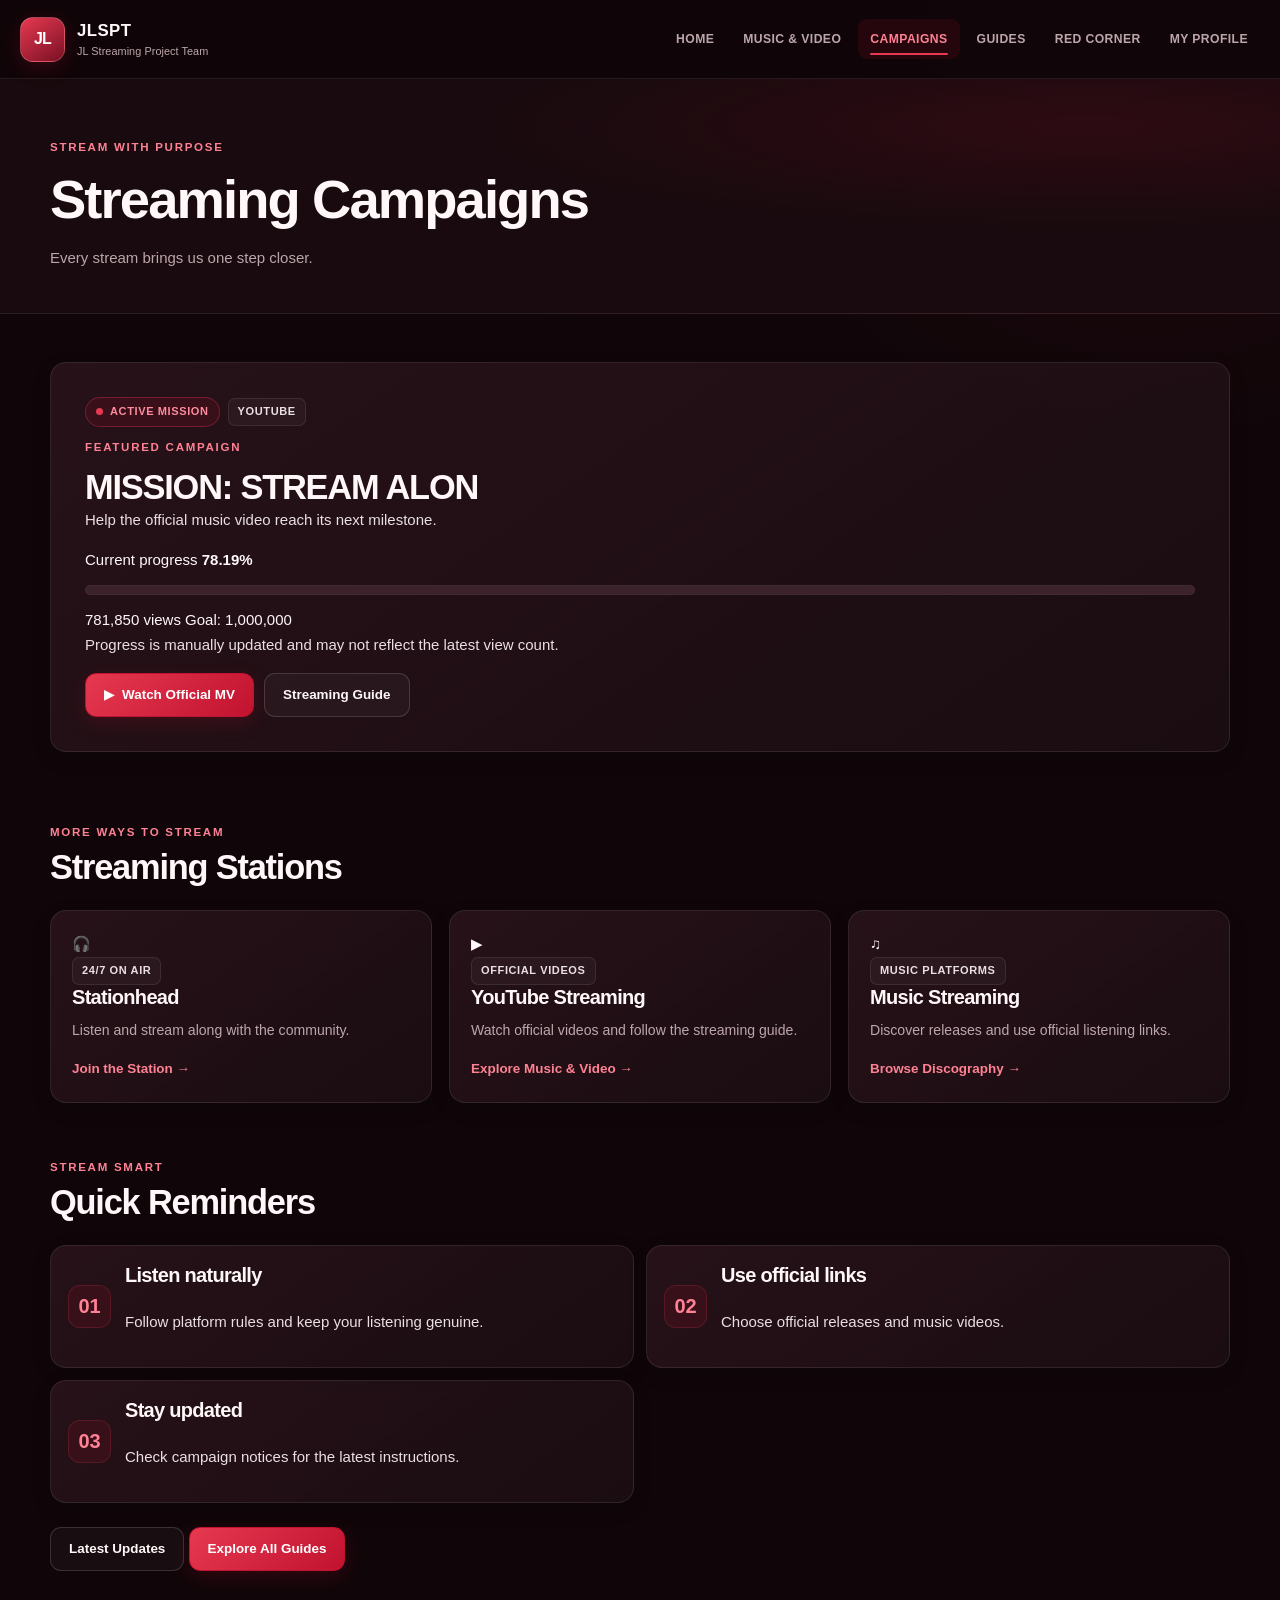
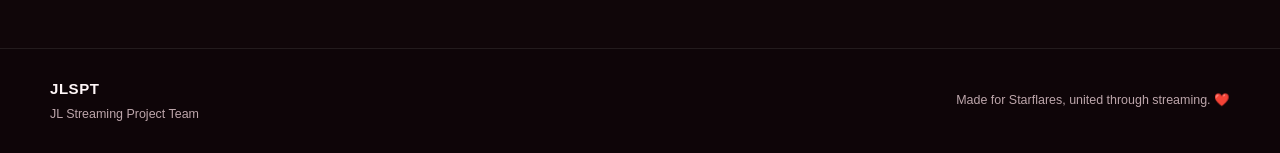
==== commit 14a067cc: "Update campaigns.html" ====
--- a/campaigns.html
+++ b/campaigns.html
@@ -1,656 +1,199 @@
+
 <!DOCTYPE html>
 <html lang="en">
 <head>
     <meta charset="UTF-8">
-    <meta
-        name="viewport"
-        content="width=device-width, initial-scale=1.0"
-    >
-
-    <title>Campaigns | JLSPT</title>
-
-    <meta
-        name="description"
-        content="JLSPT streaming campaigns, missions, goals, milestones, and progress."
-    >
-
-    <link
-        rel="stylesheet"
-        href="style.css"
-    >
+    <meta name="viewport" content="width=device-width, initial-scale=1.0">
+    <meta name="theme-color" content="#941c20">
+    <title>Streaming Campaigns | JLSPT</title>
+    <meta name="description" content="Explore JLSPT streaming campaigns, goals, and official music streaming links.">
+    <link rel="stylesheet" href="style.css">
 </head>
-
 <body>
 
-    <!-- =========================
-         NAVIGATION
-    ========================== -->
+<header class="site-header">
+    <div class="nav-inner">
+        <a href="index.html" class="site-logo" aria-label="JLSPT Home">
+            <span class="logo-mark" aria-hidden="true">JL</span>
+            <span class="logo-text">
+                <strong>JLSPT</strong>
+                <small>JL Streaming Project Team</small>
+            </span>
+        </a>
+        <nav class="nav-links" aria-label="Main navigation"></nav>
+    </div>
+</header>
 
-    <header class="site-header">
-        <nav class="site-nav">
-            <div class="nav-inner">
+<main>
+    <section class="page-hero">
+        <div class="container">
+            <p class="eyebrow">STREAM WITH PURPOSE</p>
+            <h1>Streaming Campaigns</h1>
+            <p>Every stream brings us one step closer.</p>
+        </div>
+    </section>
 
-                <a
-                    href="index.html"
-                    class="brand"
-                    aria-label="JLSPT Home"
-                >
-                    JLSPT
-                </a>
+    <section class="section">
+        <div class="container">
 
-                <div class="nav-links"></div>
-
-            </div>
-        </nav>
-    </header>
-
-
-    <!-- =========================
-         PAGE HERO
-    ========================== -->
-
-    <main>
-
-        <section class="page-hero">
-            <div class="container">
-
-                <span class="eyebrow">
-                    JLSPT STREAMING PROJECTS
-                </span>
-
-                <h1>
-                    Campaigns
-                </h1>
-
-                <p>
-                    Follow our current streaming campaigns,
-                    track progress, and complete missions
-                    together for JL and AHOF.
-                </p>
-
-            </div>
-        </section>
-
-
-        <!-- =========================
-             CAMPAIGN FILTERS
-        ========================== -->
-
-        <section class="section">
-            <div class="container">
-
-                <div class="section-heading">
-
-                    <div>
-                        <span class="eyebrow">
-                            ACTIVE PROJECTS
+            <article class="campaign-card">
+                <div class="campaign-card-content">
+                    <div class="card-meta">
+                        <span class="status-badge status-active">
+                            <span class="status-dot"></span>
+                            ACTIVE MISSION
                         </span>
-
-                        <h2>
-                            Streaming Campaigns
-                        </h2>
-
-                        <p>
-                            Every campaign has a clear goal,
-                            progress target, and set of missions.
-                        </p>
+                        <span class="category-badge">YOUTUBE</span>
                     </div>
 
+                    <p class="eyebrow">FEATURED CAMPAIGN</p>
+                    <h2>MISSION: STREAM ALON</h2>
+                    <p>Help the official music video reach its next milestone.</p>
+
+                    <div class="campaign-progress-info">
+                        <span>Current progress</span>
+                        <strong>78.19%</strong>
+                    </div>
+
+                    <div
+                        class="progress-bar"
+                        role="progressbar"
+                        aria-label="ALON music video progress"
+                        aria-valuemin="0"
+                        aria-valuemax="100"
+                        aria-valuenow="78.19">
+                        <span style="width: 78.19%;"></span>
+                    </div>
+
+                    <div class="campaign-progress-info">
+                        <span>781,850 views</span>
+                        <span>Goal: 1,000,000</span>
+                    </div>
+
+                    <p class="muted-note">
+                        Progress is manually updated and may not reflect the latest view count.
+                    </p>
+
+                    <div class="card-actions">
+                        <a
+                            href="https://www.youtube.com/watch?v=Dt8noBM9VTg"
+                            class="btn btn-primary"
+                            target="_blank"
+                            rel="noopener noreferrer">
+                            <span aria-hidden="true">▶</span> Watch Official MV
+                        </a>
+                        <a href="guides.html" class="btn btn-secondary">
+                            Streaming Guide
+                        </a>
+                    </div>
+                </div>
+            </article>
+
+        </div>
+    </section>
+
+    <section class="section section-tight">
+        <div class="container">
+            <div class="section-heading">
+                <div>
+                    <p class="eyebrow">MORE WAYS TO STREAM</p>
+                    <h2>Streaming Stations</h2>
+                </div>
+            </div>
+
+            <div class="content-grid">
+                <article class="content-card">
+                    <div class="card-icon" aria-hidden="true">🎧</div>
+                    <span class="category-badge">24/7 ON AIR</span>
+                    <h3>Stationhead</h3>
+                    <p>Listen and stream along with the community.</p>
+                    <a
+                        href="https://app.stationhead.com/jlspteam"
+                        class="text-link"
+                        target="_blank"
+                        rel="noopener noreferrer">
+                        Join the Station →
+                    </a>
+                </article>
+
+                <article class="content-card">
+                    <div class="card-icon" aria-hidden="true">▶</div>
+                    <span class="category-badge">OFFICIAL VIDEOS</span>
+                    <h3>YouTube Streaming</h3>
+                    <p>Watch official videos and follow the streaming guide.</p>
+                    <a href="music-video.html" class="text-link">
+                        Explore Music &amp; Video →
+                    </a>
+                </article>
+
+                <article class="content-card">
+                    <div class="card-icon" aria-hidden="true">♫</div>
+                    <span class="category-badge">MUSIC PLATFORMS</span>
+                    <h3>Music Streaming</h3>
+                    <p>Discover releases and use official listening links.</p>
+                    <a href="music-video.html" class="text-link">
+                        Browse Discography →
+                    </a>
+                </article>
+            </div>
+        </div>
+    </section>
+
+    <section class="section section-tight">
+        <div class="container">
+            <div class="section-heading">
+                <div>
+                    <p class="eyebrow">STREAM SMART</p>
+                    <h2>Quick Reminders</h2>
+                </div>
+            </div>
+
+            <div class="quick-grid">
+                <div class="quick-card">
+                    <span class="quick-card-icon" aria-hidden="true">01</span>
+                    <div>
+                        <h3>Listen naturally</h3>
+                        <p>Follow platform rules and keep your listening genuine.</p>
+                    </div>
                 </div>
 
-
-                <div
-                    class="filter-bar"
-                    role="group"
-                    aria-label="Campaign filters"
-                >
-
-                    <button
-                        type="button"
-                        class="filter-btn active"
-                        data-filter="all"
-                    >
-                        All
-                    </button>
-
-                    <button
-                        type="button"
-                        class="filter-btn"
-                        data-filter="music"
-                    >
-                        Music
-                    </button>
-
-                    <button
-                        type="button"
-                        class="filter-btn"
-                        data-filter="video"
-                    >
-                        Video
-                    </button>
-
+                <div class="quick-card">
+                    <span class="quick-card-icon" aria-hidden="true">02</span>
+                    <div>
+                        <h3>Use official links</h3>
+                        <p>Choose official releases and music videos.</p>
+                    </div>
                 </div>
 
-
-                <!-- =========================
-                     CAMPAIGN GRID
-                ========================== -->
-
-                <div
-                    class="campaign-grid"
-                    id="campaign-list"
-                >
-
-                    <!-- =====================
-                         ALON CAMPAIGN
-                    ====================== -->
-
-                    <article
-                        class="campaign-card featured-campaign"
-                        data-campaign-type="video"
-                    >
-
-                        <div class="campaign-card-header">
-
-                            <div class="campaign-title-group">
-
-                                <div class="campaign-status-row">
-
-                                    <span class="status-badge status-active">
-                                        ACTIVE
-                                    </span>
-
-                                    <span class="campaign-platform">
-                                        YouTube Streaming
-                                    </span>
-
-                                </div>
-
-                                <h3>
-                                    MISSION: STREAM ALON
-                                </h3>
-
-                                <p class="campaign-subtitle">
-                                    JL — ALON Official Music Video
-                                </p>
-
-                            </div>
-
-                        </div>
-
-
-                        <!-- Progress -->
-
-                        <div class="campaign-progress">
-
-                            <div class="progress-header">
-
-                                <span>
-                                    Current Progress
-                                </span>
-
-                                <strong>
-                                    781,850 / 1,000,000
-                                </strong>
-
-                            </div>
-
-                            <div
-                                class="progress-track"
-                                aria-label="78.19 percent complete"
-                            >
-                                <div
-                                    class="progress-fill"
-                                    style="width: 78.19%;"
-                                ></div>
-                            </div>
-
-                            <div class="progress-meta">
-
-                                <span>
-                                    78.19% completed
-                                </span>
-
-                                <span>
-                                    218,150 views needed
-                                </span>
-
-                            </div>
-
-                        </div>
-
-
-                        <!-- Campaign Info -->
-
-                        <div class="campaign-info-grid">
-
-                            <div class="campaign-info-item">
-
-                                <span class="info-label">
-                                    Goal
-                                </span>
-
-                                <strong>
-                                    1,000,000 views
-                                </strong>
-
-                            </div>
-
-
-                            <div class="campaign-info-item">
-
-                                <span class="info-label">
-                                    Platform
-                                </span>
-
-                                <strong>
-                                    YouTube
-                                </strong>
-
-                            </div>
-
-
-                            <div class="campaign-info-item">
-
-                                <span class="info-label">
-                                    Type
-                                </span>
-
-                                <strong>
-                                    Video Streaming
-                                </strong>
-
-                            </div>
-
-
-                            <div class="campaign-info-item">
-
-                                <span class="info-label">
-                                    Status
-                                </span>
-
-                                <strong>
-                                    Ongoing
-                                </strong>
-
-                            </div>
-
-                        </div>
-
-
-                        <!-- Campaign Description -->
-
-                        <div class="campaign-description">
-
-                            <h4>
-                                About This Campaign
-                            </h4>
-
-                            <p>
-                                Let's help JL reach 1 million views
-                                on the official ALON music video.
-                                Every genuine stream contributes
-                                toward the goal.
-                            </p>
-
-                        </div>
-
-
-                        <!-- Missions -->
-
-                        <div class="campaign-missions">
-
-                            <div class="campaign-section-heading">
-
-                                <h4>
-                                    Streaming Mission
-                                </h4>
-
-                                <span class="mission-count">
-                                    4 missions
-                                </span>
-
-                            </div>
-
-
-                            <div class="mission-list">
-
-                                <div class="mission-item">
-
-                                    <div class="mission-icon">
-                                        01
-                                    </div>
-
-                                    <div class="mission-content">
-
-                                        <strong>
-                                            Watch the full video
-                                        </strong>
-
-                                        <p>
-                                            Let the official MV play
-                                            completely.
-                                        </p>
-
-                                    </div>
-
-                                </div>
-
-
-                                <div class="mission-item">
-
-                                    <div class="mission-icon">
-                                        02
-                                    </div>
-
-                                    <div class="mission-content">
-
-                                        <strong>
-                                            Like the video
-                                        </strong>
-
-                                        <p>
-                                            Support the official upload
-                                            with a genuine like.
-                                        </p>
-
-                                    </div>
-
-                                </div>
-
-
-                                <div class="mission-item">
-
-                                    <div class="mission-icon">
-                                        03
-                                    </div>
-
-                                    <div class="mission-content">
-
-                                        <strong>
-                                            Leave a genuine comment
-                                        </strong>
-
-                                        <p>
-                                            Engage naturally with the
-                                            official video.
-                                        </p>
-
-                                    </div>
-
-                                </div>
-
-
-                                <div class="mission-item">
-
-                                    <div class="mission-icon">
-                                        04
-                                    </div>
-
-                                    <div class="mission-content">
-
-                                        <strong>
-                                            Mix your viewing activity
-                                        </strong>
-
-                                        <p>
-                                            Watch other videos between
-                                            streams when possible.
-                                        </p>
-
-                                    </div>
-
-                                </div>
-
-                            </div>
-
-                        </div>
-
-
-                        <!-- Milestones -->
-
-                        <div class="campaign-milestones">
-
-                            <div class="campaign-section-heading">
-
-                                <h4>
-                                    Milestones
-                                </h4>
-
-                            </div>
-
-
-                            <div class="milestone-list">
-
-                                <div class="milestone-item completed">
-
-                                    <span class="milestone-check">
-                                        ✓
-                                    </span>
-
-                                    <div>
-                                        <strong>
-                                            500K Views
-                                        </strong>
-
-                                        <small>
-                                            Completed
-                                        </small>
-                                    </div>
-
-                                </div>
-
-
-                                <div class="milestone-item completed">
-
-                                    <span class="milestone-check">
-                                        ✓
-                                    </span>
-
-                                    <div>
-                                        <strong>
-                                            750K Views
-                                        </strong>
-
-                                        <small>
-                                            Completed
-                                        </small>
-                                    </div>
-
-                                </div>
-
-
-                                <div class="milestone-item current">
-
-                                    <span class="milestone-check">
-                                        →
-                                    </span>
-
-                                    <div>
-                                        <strong>
-                                            1M Views
-                                        </strong>
-
-                                        <small>
-                                            Current Goal
-                                        </small>
-                                    </div>
-
-                                </div>
-
-                            </div>
-
-                        </div>
-
-
-                        <!-- Campaign Footer -->
-
-                        <div class="campaign-card-footer">
-
-                            <div class="campaign-footer-note">
-
-                                <span class="status-dot"></span>
-
-                                <span>
-                                    Campaign is currently active
-                                </span>
-
-                            </div>
-
-                            <a
-                                href="guides.html"
-                                class="btn btn-primary"
-                            >
-                                View Streaming Guide
-                            </a>
-
-                        </div>
-
-                    </article>
-
-
-                    <!-- =====================
-                         FUTURE CAMPAIGN
-                    ====================== -->
-
-                    <article
-                        class="campaign-card"
-                        data-campaign-type="music"
-                    >
-
-                        <div class="campaign-card-header">
-
-                            <div class="campaign-title-group">
-
-                                <div class="campaign-status-row">
-
-                                    <span class="status-badge status-planned">
-                                        UPCOMING
-                                    </span>
-
-                                    <span class="campaign-platform">
-                                        Music Streaming
-                                    </span>
-
-                                </div>
-
-                                <h3>
-                                    Upcoming Music Campaign
-                                </h3>
-
-                                <p class="campaign-subtitle">
-                                    New JLSPT streaming project
-                                </p>
-
-                            </div>
-
-                        </div>
-
-
-                        <div class="empty-state campaign-empty-state">
-
-                            <div class="empty-state-icon">
-                                ✦
-                            </div>
-
-                            <h4>
-                                Campaign details coming soon
-                            </h4>
-
-                            <p>
-                                Campaign information, goals,
-                                missions, and streaming instructions
-                                will be added once the project is
-                                officially announced.
-                            </p>
-
-                        </div>
-
-                    </article>
-
+                <div class="quick-card">
+                    <span class="quick-card-icon" aria-hidden="true">03</span>
+                    <div>
+                        <h3>Stay updated</h3>
+                        <p>Check campaign notices for the latest instructions.</p>
+                    </div>
                 </div>
-
-            </div>
-        </section>
-
-
-        <!-- =========================
-             CAMPAIGN NOTE
-        ========================== -->
-
-        <section class="section section-soft">
-
-            <div class="container">
-
-                <div class="info-card">
-
-                    <div class="info-card-icon">
-                        ♥
-                    </div>
-
-                    <div>
-
-                        <h3>
-                            Every Stream Matters
-                        </h3>
-
-                        <p>
-                            JLSPT campaigns are built around
-                            consistent, genuine support. Follow
-                            the campaign guide, complete the missions
-                            you can, and help us move toward each goal
-                            together.
-                        </p>
-
-                    </div>
-
-                </div>
-
             </div>
 
-        </section>
+            <div class="section-cta" style="margin-top: 24px;">
+                <a href="corner.html" class="btn btn-secondary">Latest Updates</a>
+                <a href="guides.html" class="btn btn-primary">Explore All Guides</a>
+            </div>
+        </div>
+    </section>
+</main>
 
-    </main>
+<footer class="site-footer">
+    <div class="container">
+        <div class="footer-content">
+            <div>
+                <strong>JLSPT</strong>
+                <span>JL Streaming Project Team</span>
+            </div>
+            <p>Made for Starflares, united through streaming. ❤️</p>
+        </div>
+    </div>
+</footer>
 
-
-    <!-- =========================
-         FOOTER
-    ========================== -->
-
-    <footer class="site-footer">
-
-        <div class="container">
-
-            <div class="footer-inner">
-
-                <div>
-                    <strong>
-                        JLSPT
-                    </strong>
-
-                    <p>
-                        JL Streaming Project Team
-                    </p>
-                </div>
-
-                <p>
-                    Supporting JL and AHOF through
-                    organized streaming projects.
-                </p>
-
-            </div>
-
-        </div>
-
-    </footer>
-
-
-    <!-- =========================
-         SCRIPTS
-    ========================== -->
-
-    <script src="data.js"></script>
-    <script src="menu.js"></script>
-
+<script src="menu.js"></script>
 </body>
 </html>
--- a/style.css
+++ b/style.css
@@ -1,7 +1,13 @@
+/* =========================================
+   JLSPT DESIGN SYSTEM
+========================================= */
+
 :root {
+    color-scheme: dark;
+
     --red: #c1122f;
     --red-bright: #e63950;
-    --red-soft: #ff6b7d;
+    --red-soft: #ff8194;
     --red-deep: #7a1024;
 
     --bg: #100609;
@@ -14,103 +20,85 @@
     --text: #fff7f8;
     --text-soft: #eadfe2;
     --muted: #bda6ab;
-    --muted-light: #d2bec3;
 
     --border: rgba(255, 255, 255, 0.085);
-    --border-light: rgba(255, 255, 255, 0.13);
+    --border-light: rgba(255, 255, 255, 0.14);
     --border-red: rgba(230, 57, 80, 0.34);
 
     --success: #61d095;
     --warning: #f2c14e;
-    --danger: #ff6b6b;
     --info: #73b9ff;
 
-    --shadow-sm:
-        0 7px 20px rgba(0, 0, 0, 0.20);
-
-    --shadow:
-        0 16px 38px rgba(0, 0, 0, 0.30);
-
-    --shadow-lg:
-        0 28px 70px rgba(0, 0, 0, 0.42);
-
-    --red-glow:
-        0 0 34px rgba(193, 18, 47, 0.10);
+    --shadow-sm: 0 6px 18px rgba(0, 0, 0, 0.18);
+    --shadow: 0 14px 35px rgba(0, 0, 0, 0.26);
+    --shadow-lg: 0 24px 60px rgba(0, 0, 0, 0.36);
 
     --radius-sm: 10px;
     --radius: 16px;
     --radius-lg: 22px;
 
     --container: 1180px;
-
     --transition: 180ms ease;
 }
 
 
-/* =========================================================
-   RESET
-========================================================= */
-
-*,
-*::before,
-*::after {
+/* =========================================
+   RESET & BASE
+========================================= */
+
+* {
     box-sizing: border-box;
 }
 
 html {
     scroll-behavior: smooth;
-    scroll-padding-top: 90px;
+    scroll-padding-top: 100px;
 }
 
 body {
     margin: 0;
-    min-height: 100vh;
-    overflow-x: hidden;
-
-    color: var(--text);
-
+    min-width: 320px;
     background:
         radial-gradient(
-            circle at 88% -5%,
-            rgba(230, 57, 80, 0.13),
-            transparent 28%
+            circle at 90% 0%,
+            rgba(193, 18, 47, 0.10),
+            transparent 28rem
         ),
-        radial-gradient(
-            circle at 0% 35%,
-            rgba(122, 16, 36, 0.10),
-            transparent 30%
-        ),
-        linear-gradient(
-            180deg,
-            #12070a 0%,
-            var(--bg) 42%,
-            #0d0508 100%
-        );
-
+        var(--bg);
+    color: var(--text);
     font-family:
         Inter,
-        ui-sans-serif,
-        system-ui,
         -apple-system,
         BlinkMacSystemFont,
         "Segoe UI",
         sans-serif;
-
-    line-height: 1.6;
-}
-
-body.menu-open {
-    overflow: hidden;
-}
-
-::selection {
-    color: #ffffff;
-    background: var(--red);
-}
-
-img {
+    font-size: 15px;
+    line-height: 1.65;
+    -webkit-font-smoothing: antialiased;
+}
+
+body,
+button,
+input,
+textarea,
+select {
+    font-family:
+        Inter,
+        -apple-system,
+        BlinkMacSystemFont,
+        "Segoe UI",
+        sans-serif;
+}
+
+img,
+video {
     display: block;
     max-width: 100%;
+}
+
+a {
+    color: inherit;
+    text-decoration: none;
 }
 
 button,
@@ -126,300 +114,194 @@
 }
 
 button {
-    cursor: pointer;
-}
-
-a {
     color: inherit;
-    text-decoration: none;
-}
-
-
-/* =========================================================
-   GLOBAL LAYOUT
-========================================================= */
-
-.container {
-    width: min(calc(100% - 32px), var(--container));
-    margin-inline: auto;
-}
-
-main {
-    min-height: calc(100vh - 150px);
-}
-
-section {
-    margin: 64px 0;
-}
-
-.section-header,
-.section-heading-row {
-    display: flex;
-    align-items: flex-end;
-    justify-content: space-between;
-    gap: 24px;
-    margin-bottom: 24px;
-}
-
-.section-heading {
-    min-width: 0;
-}
-
-.section-header h2,
-.section-header h3,
-.section-heading h2,
-.section-heading h3 {
-    margin: 0;
-}
-
-.section-header p,
-.section-description,
-.section-heading p {
-    margin: 7px 0 0;
-    color: var(--muted);
-}
-
-.content-narrow {
-    width: min(100%, 820px);
-}
-
-.stack {
-    display: flex;
-    flex-direction: column;
-    gap: 18px;
-}
-
-.row {
-    display: flex;
-    align-items: center;
-    gap: 12px;
-}
-
-.wrap {
-    flex-wrap: wrap;
-}
-
-
-/* =========================================================
-   TYPOGRAPHY
-========================================================= */
+}
 
 h1,
 h2,
 h3,
 h4,
-h5 {
-    color: var(--text);
-    line-height: 1.15;
-}
-
-h1 {
-    margin: 0;
-    font-size: clamp(2.25rem, 5vw, 4rem);
-    letter-spacing: -0.045em;
-}
-
-h2 {
-    font-size: clamp(1.7rem, 3vw, 2.35rem);
-    letter-spacing: -0.035em;
-}
-
-h3 {
-    font-size: 1.22rem;
-}
-
-h4 {
-    font-size: 1rem;
-}
-
 p {
     margin-top: 0;
 }
 
-.muted {
-    color: var(--muted);
-}
-
-.text-soft {
+h1,
+h2,
+h3,
+h4 {
+    color: var(--text);
+    line-height: 1.2;
+    letter-spacing: -0.035em;
+}
+
+h1 {
+    font-size: clamp(2.4rem, 6vw, 4.5rem);
+}
+
+h2 {
+    margin-bottom: 0;
+    font-size: clamp(1.65rem, 3vw, 2.15rem);
+}
+
+h3 {
+    font-size: 1.25rem;
+}
+
+p {
     color: var(--text-soft);
 }
 
-.text-center {
-    text-align: center;
-}
-
-
-/* =========================================================
+::selection {
+    background: var(--red);
+    color: #fff;
+}
+
+:focus-visible {
+    outline: 2px solid var(--red-soft);
+    outline-offset: 4px;
+}
+
+.container {
+    width: min(var(--container), calc(100% - 48px));
+    margin-inline: auto;
+}
+
+
+/* =========================================
    NAVIGATION
-========================================================= */
-
-.site-nav {
+========================================= */
+
+.site-header {
     position: sticky;
     top: 0;
     z-index: 1000;
-
-    background:
-        linear-gradient(
-            180deg,
-            rgba(16, 6, 9, 0.96),
-            rgba(16, 6, 9, 0.90)
-        );
-
     border-bottom: 1px solid var(--border);
-
+    background: rgba(16, 6, 9, 0.92);
     backdrop-filter: blur(18px);
     -webkit-backdrop-filter: blur(18px);
 }
 
 .nav-inner {
-    width: min(calc(100% - 32px), var(--container));
-    min-height: 72px;
+    position: relative;
+    display: flex;
+    width: min(1320px, calc(100% - 40px));
+    min-height: 78px;
+    align-items: center;
+    justify-content: space-between;
+    gap: 28px;
     margin-inline: auto;
-
-    display: flex;
-    align-items: center;
-    justify-content: space-between;
-    gap: 24px;
-}
-
-.nav-brand {
+}
+
+.site-logo {
     display: inline-flex;
-    align-items: center;
-    flex-shrink: 0;
-
-    color: var(--text);
-
+    min-width: 0;
+    align-items: center;
+    gap: 12px;
+}
+
+.logo-mark {
+    display: grid;
+    width: 45px;
+    height: 45px;
+    flex: 0 0 auto;
+    place-items: center;
+    border: 1px solid rgba(255, 255, 255, 0.18);
+    border-radius: 13px;
+    background: linear-gradient(145deg, var(--red-bright), var(--red-deep));
+    box-shadow: 0 5px 20px rgba(193, 18, 47, 0.23);
+    color: #fff;
+    font-size: 1rem;
+    font-weight: 900;
+    letter-spacing: -0.06em;
+}
+
+.logo-text {
+    display: flex;
+    min-width: 0;
+    flex-direction: column;
+    line-height: 1.3;
+}
+
+.logo-text strong {
     font-size: 1.05rem;
-    font-weight: 900;
-    letter-spacing: 0.09em;
-
-    transition: color var(--transition);
-}
-
-.nav-brand:hover {
-    color: var(--red-bright);
+    font-weight: 850;
+    letter-spacing: 0.025em;
+}
+
+.logo-text small {
+    margin-top: 3px;
+    color: var(--muted);
+    font-size: 0.68rem;
+    letter-spacing: 0.005em;
 }
 
 .nav-links {
     display: flex;
     align-items: center;
     justify-content: flex-end;
-    gap: 4px;
+    gap: 5px;
 }
 
 .nav-links a {
     position: relative;
-
-    padding: 9px 11px;
-
+    padding: 10px 12px;
+    border-radius: 9px;
     color: var(--muted);
-
-    border-radius: 9px;
-
-    font-size: 0.73rem;
-    font-weight: 800;
-    letter-spacing: 0.055em;
-
+    font-size: 0.76rem;
+    font-weight: 750;
+    letter-spacing: 0.035em;
     transition:
         color var(--transition),
-        background var(--transition),
-        transform var(--transition);
+        background var(--transition);
 }
 
 .nav-links a:hover {
+    background: rgba(255, 255, 255, 0.045);
     color: var(--text);
-
-    background:
-        linear-gradient(
-            135deg,
-            rgba(193, 18, 47, 0.14),
-            rgba(193, 18, 47, 0.05)
-        );
-
-    transform: translateY(-1px);
 }
 
 .nav-links a.active {
-    color: var(--text);
-
-    background:
-        linear-gradient(
-            135deg,
-            rgba(193, 18, 47, 0.22),
-            rgba(122, 16, 36, 0.12)
-        );
-
-    box-shadow:
-        inset 0 0 0 1px rgba(230, 57, 80, 0.08),
-        0 5px 18px rgba(193, 18, 47, 0.08);
+    background: rgba(193, 18, 47, 0.13);
+    color: var(--red-soft);
 }
 
 .nav-links a.active::after {
+    position: absolute;
+    right: 12px;
+    bottom: 4px;
+    left: 12px;
+    height: 2px;
+    border-radius: 5px;
+    background: var(--red-bright);
     content: "";
-
-    position: absolute;
-    left: 12px;
-    right: 12px;
-    bottom: 3px;
-
-    height: 2px;
-
-    background:
-        linear-gradient(
-            90deg,
-            var(--red),
-            var(--red-bright)
-        );
-
-    border-radius: 999px;
-
-    box-shadow:
-        0 0 9px rgba(230, 57, 80, 0.55);
 }
 
 .mobile-menu-toggle {
     display: none;
-
     width: 44px;
     height: 44px;
-    padding: 0;
-
+    flex: 0 0 auto;
     align-items: center;
     justify-content: center;
     flex-direction: column;
     gap: 5px;
-
-    color: var(--text);
-
-    background:
-        rgba(255, 255, 255, 0.025);
-
-    border: 1px solid var(--border);
-    border-radius: 10px;
-
-    transition:
-        background var(--transition),
-        border-color var(--transition);
+    border: 1px solid var(--border-light);
+    border-radius: 12px;
+    background: var(--card);
+    cursor: pointer;
 }
 
 .mobile-menu-toggle span {
-    width: 19px;
+    width: 18px;
     height: 2px;
-
-    background: currentColor;
-    border-radius: 999px;
-
+    border-radius: 3px;
+    background: var(--text);
     transition:
         transform var(--transition),
         opacity var(--transition);
 }
 
-.mobile-menu-toggle:hover {
-    background: rgba(193, 18, 47, 0.10);
-    border-color: var(--border-red);
-}
-
-.mobile-menu-toggle.is-open span:nth-child(1) {
+.mobile-menu-toggle.is-open span:first-child {
     transform: translateY(7px) rotate(45deg);
 }
 
@@ -427,2115 +309,1553 @@
     opacity: 0;
 }
 
-.mobile-menu-toggle.is-open span:nth-child(3) {
+.mobile-menu-toggle.is-open span:last-child {
     transform: translateY(-7px) rotate(-45deg);
 }
 
 
-/* =========================================================
-   HERO / PAGE HERO
-========================================================= */
-
-.hero,
-.page-hero {
-    position: relative;
-    overflow: hidden;
-
-    background:
-        radial-gradient(
-            circle at 84% 25%,
-            rgba(230, 57, 80, 0.18),
-            transparent 32%
-        ),
-        radial-gradient(
-            circle at 15% 100%,
-            rgba(122, 16, 36, 0.08),
-            transparent 30%
-        ),
-        linear-gradient(
-            180deg,
-            rgba(193, 18, 47, 0.075),
-            rgba(193, 18, 47, 0.015),
-            transparent
-        );
-}
-
-.hero {
-    padding: 86px 0 70px;
-}
-
-.page-hero {
-    padding: 64px 0 56px;
-
-    border-bottom:
-        1px solid rgba(255, 255, 255, 0.04);
-}
-
-.hero::before,
-.page-hero::before {
-    content: "";
-
-    position: absolute;
-
-    width: 420px;
-    height: 420px;
-
-    right: -180px;
-    top: -230px;
-
-    background:
-        radial-gradient(
-            circle,
-            rgba(230, 57, 80, 0.15),
-            transparent 68%
-        );
-
-    filter: blur(20px);
-
-    pointer-events: none;
-}
-
-.hero::after,
-.page-hero::after {
-    content: "";
-
-    position: absolute;
-
-    width: 260px;
-    height: 260px;
-
-    left: -160px;
-    bottom: -180px;
-
-    background:
-        radial-gradient(
-            circle,
-            rgba(122, 16, 36, 0.12),
-            transparent 70%
-        );
-
-    filter: blur(20px);
-
-    pointer-events: none;
-}
-
-.hero-content,
-.page-hero-inner {
-    position: relative;
-    z-index: 1;
-
-    max-width: 820px;
-}
-
-.eyebrow,
-.page-eyebrow {
-    margin: 0 0 12px;
-
-    color: var(--red-soft);
-
-    font-size: 0.72rem;
-    font-weight: 900;
-    letter-spacing: 0.15em;
-    text-transform: uppercase;
-}
-
-.hero h1,
-.page-title {
-    margin: 0;
-
-    font-size: clamp(2.3rem, 5vw, 4.2rem);
-    line-height: 1.04;
-    letter-spacing: -0.045em;
-}
-
-.hero p,
-.page-description {
-    max-width: 760px;
-    margin: 20px 0 0;
-
-    color: var(--text-soft);
-    font-size: 1rem;
-}
-
-.page-description {
-    font-size: 0.98rem;
-}
-
-
-/* =========================================================
-   GRIDS
-========================================================= */
-
-.grid,
-.card-grid {
-    display: grid;
-    gap: 18px;
-}
-
-.grid-2 {
-    grid-template-columns:
-        repeat(2, minmax(0, 1fr));
-}
-
-.grid-3 {
-    grid-template-columns:
-        repeat(3, minmax(0, 1fr));
-}
-
-.grid-4 {
-    grid-template-columns:
-        repeat(4, minmax(0, 1fr));
-}
-
-
-/* =========================================================
-   GENERAL CARDS
-========================================================= */
-
-.card,
-.release-card,
-.campaign-card,
-.schedule-card,
-.guide-card,
-.corner-post-card,
-.community-card,
-.dashboard-card,
-.login-card,
-.mission-card,
-.badge-card {
-    position: relative;
-    overflow: hidden;
-
-    background:
-        linear-gradient(
-            145deg,
-            rgba(255, 255, 255, 0.045),
-            rgba(255, 255, 255, 0.012) 48%,
-            rgba(0, 0, 0, 0.06)
-        ),
-        var(--card);
-
-    border:
-        1px solid var(--border);
-
-    border-radius: var(--radius);
-
-    box-shadow:
-        var(--shadow-sm),
-        inset 0 1px 0 rgba(255, 255, 255, 0.025);
-
-    transition:
-        transform var(--transition),
-        border-color var(--transition),
-        background var(--transition),
-        box-shadow var(--transition);
-}
-
-.card::before,
-.release-card::before,
-.campaign-card::before,
-.schedule-card::before,
-.guide-card::before,
-.corner-post-card::before,
-.community-card::before,
-.dashboard-card::before,
-.mission-card::before,
-.badge-card::before {
-    content: "";
-
-    position: absolute;
-
-    left: 18px;
-    right: 18px;
-    top: 0;
-
-    height: 1px;
-
-    background:
-        linear-gradient(
-            90deg,
-            transparent,
-            rgba(255, 255, 255, 0.10),
-            transparent
-        );
-
-    pointer-events: none;
-}
-
-.card {
-    padding: 22px;
-}
-
-.card:hover,
-.release-card:hover,
-.campaign-card:hover,
-.schedule-card:hover,
-.guide-card:hover,
-.corner-post-card:hover,
-.community-card:hover,
-.dashboard-card:hover,
-.mission-card:hover,
-.badge-card:hover {
-    transform: translateY(-3px);
-
-    border-color:
-        var(--border-red);
-
-    background:
-        linear-gradient(
-            145deg,
-            rgba(255, 255, 255, 0.055),
-            rgba(193, 18, 47, 0.025) 55%,
-            rgba(0, 0, 0, 0.08)
-        ),
-        var(--card-hover);
-
-    box-shadow:
-        var(--shadow),
-        var(--red-glow);
-}
-
-.card h3,
-.card h4 {
-    margin-top: 0;
-}
-
-.card p:last-child {
-    margin-bottom: 0;
-}
-
-
-/* =========================================================
-   BUTTONS
-========================================================= */
-
-.btn,
-.button {
+/* =========================================
+   BUTTONS & LINKS
+========================================= */
+
+.btn {
     display: inline-flex;
+    min-height: 44px;
     align-items: center;
     justify-content: center;
     gap: 8px;
-
-    min-height: 42px;
-    padding: 10px 16px;
-
+    padding: 11px 18px;
     border: 1px solid transparent;
-    border-radius: 10px;
-
-    font-size: 0.82rem;
-    font-weight: 800;
-
+    border-radius: 11px;
+    font-size: 0.84rem;
+    font-weight: 750;
+    line-height: 1.3;
+    text-align: center;
     transition:
-        transform var(--transition),
         background var(--transition),
         border-color var(--transition),
         color var(--transition),
+        transform var(--transition),
         box-shadow var(--transition);
 }
 
-.btn:hover,
-.button:hover {
-    transform: translateY(-1px);
-}
-
-.btn-primary,
-.button-primary {
-    color: #ffffff;
-
+.btn:hover {
+    transform: translateY(-2px);
+}
+
+.btn-primary {
+    border-color: var(--red);
+    background: linear-gradient(135deg, var(--red-bright), var(--red));
+    box-shadow: 0 6px 20px rgba(193, 18, 47, 0.18);
+    color: #fff;
+}
+
+.btn-primary:hover {
+    border-color: var(--red-soft);
+    background: linear-gradient(135deg, #f14c62, var(--red-bright));
+    box-shadow: 0 9px 24px rgba(193, 18, 47, 0.28);
+}
+
+.btn-secondary {
+    border-color: var(--border-light);
+    background: rgba(255, 255, 255, 0.035);
+    color: var(--text);
+}
+
+.btn-secondary:hover {
+    border-color: var(--border-red);
+    background: var(--card-hover);
+}
+
+.btn-light {
+    border-color: #fff;
+    background: #fff;
+    color: var(--red-deep);
+}
+
+.btn-light:hover {
+    background: #ffe9ed;
+}
+
+.text-link {
+    display: inline-flex;
+    align-items: center;
+    gap: 7px;
+    color: var(--red-soft);
+    font-size: 0.84rem;
+    font-weight: 750;
+}
+
+.text-link:hover {
+    color: #fff;
+}
+
+
+/* =========================================
+   HERO
+========================================= */
+
+.hero {
+    position: relative;
+    overflow: hidden;
+    padding: 94px 0 82px;
+    border-bottom: 1px solid var(--border);
     background:
+        radial-gradient(
+            ellipse at 78% 42%,
+            rgba(193, 18, 47, 0.19),
+            transparent 38%
+        ),
         linear-gradient(
-            135deg,
-            var(--red),
-            var(--red-bright)
+            120deg,
+            rgba(193, 18, 47, 0.07),
+            transparent 58%
         );
-
+}
+
+.hero::after {
+    position: absolute;
+    top: -150px;
+    right: -100px;
+    width: 420px;
+    height: 420px;
+    border: 1px solid rgba(230, 57, 80, 0.09);
+    border-radius: 50%;
     box-shadow:
-        0 7px 20px rgba(193, 18, 47, 0.18);
-}
-
-.btn-primary:hover,
-.button-primary:hover {
+        0 0 0 45px rgba(230, 57, 80, 0.025),
+        0 0 0 90px rgba(230, 57, 80, 0.018);
+    content: "";
+    pointer-events: none;
+}
+
+.hero-content {
+    position: relative;
+    z-index: 1;
+    max-width: 780px;
+}
+
+.eyebrow {
+    margin-bottom: 12px;
+    color: var(--red-soft);
+    font-size: 0.72rem;
+    font-weight: 850;
+    letter-spacing: 0.15em;
+    line-height: 1.4;
+    text-transform: uppercase;
+}
+
+.hero h1 {
+    max-width: 760px;
+    margin-bottom: 18px;
+    font-weight: 900;
+    letter-spacing: -0.065em;
+}
+
+.hero-description {
+    max-width: 600px;
+    margin-bottom: 26px;
+    color: var(--text-soft);
+    font-size: clamp(1rem, 2vw, 1.12rem);
+    line-height: 1.8;
+}
+
+.hero-actions,
+.card-actions {
+    display: flex;
+    flex-wrap: wrap;
+    align-items: center;
+    gap: 10px;
+}
+
+
+/* =========================================
+   SECTIONS
+========================================= */
+
+.section {
+    padding: 48px 0;
+}
+
+.section-tight {
+    padding-top: 24px;
+    padding-bottom: 32px;
+}
+
+.section-heading {
+    display: flex;
+    align-items: flex-end;
+    justify-content: space-between;
+    gap: 20px;
+    margin-bottom: 22px;
+}
+
+.section-heading .eyebrow {
+    margin-bottom: 7px;
+}
+
+.section-title-row {
+    display: flex;
+    align-items: center;
+    flex-wrap: wrap;
+    gap: 12px;
+}
+
+
+/* =========================================
+   SHARED CARDS
+========================================= */
+
+.live-card,
+.campaign-card,
+.quick-card,
+.next-card,
+.content-card,
+.music-card,
+.video-card,
+.guide-card,
+.profile-card,
+.stat-card,
+.community-card,
+.update-card,
+.announcement-card,
+.schedule-card,
+.milestone-card,
+.faq-card,
+.filter-panel,
+.search-panel,
+.empty-state,
+.activity-card,
+.badge-card,
+.feature-card {
+    border: 1px solid var(--border);
+    border-radius: var(--radius);
+    background: linear-gradient(
+        145deg,
+        rgba(40, 19, 26, 0.92),
+        rgba(27, 13, 18, 0.96)
+    );
+    box-shadow: var(--shadow-sm);
+}
+
+.live-card,
+.campaign-card,
+.quick-card,
+.next-card,
+.content-card,
+.music-card,
+.video-card,
+.guide-card,
+.profile-card,
+.stat-card,
+.community-card,
+.update-card,
+.announcement-card,
+.schedule-card,
+.milestone-card,
+.faq-card,
+.activity-card,
+.badge-card,
+.feature-card {
+    transition:
+        border-color var(--transition),
+        background var(--transition),
+        box-shadow var(--transition),
+        transform var(--transition);
+}
+
+a.quick-card:hover,
+a.next-card:hover,
+a.content-card:hover,
+a.music-card:hover,
+a.video-card:hover,
+a.guide-card:hover,
+a.update-card:hover,
+a.announcement-card:hover {
+    transform: translateY(-3px);
+    border-color: var(--border-red);
+    background-color: var(--card-hover);
+    box-shadow: var(--shadow);
+}
+
+
+/* =========================================
+   LIVE NOW: STATIONHEAD
+========================================= */
+
+.live-card {
+    display: flex;
+    align-items: center;
+    justify-content: space-between;
+    gap: 24px;
+    padding: 25px 28px;
+    border-color: rgba(230, 57, 80, 0.25);
     background:
-        linear-gradient(
-            135deg,
-            var(--red-bright),
-            var(--red-soft)
-        );
-
-    box-shadow:
-        0 9px 24px rgba(193, 18, 47, 0.26);
-}
-
-.btn-secondary,
-.button-secondary {
+        radial-gradient(
+            ellipse at 0% 50%,
+            rgba(193, 18, 47, 0.13),
+            transparent 55%
+        ),
+        var(--card);
+}
+
+.live-card-content {
+    min-width: 0;
+}
+
+.live-status {
+    display: inline-flex;
+    align-items: center;
+    gap: 9px;
+    color: #ff8194;
+    font-size: 0.82rem;
+    font-weight: 850;
+    letter-spacing: 0.07em;
+}
+
+.live-dot,
+.status-dot {
+    position: relative;
+    display: inline-block;
+    width: 8px;
+    height: 8px;
+    flex: 0 0 auto;
+    border-radius: 50%;
+    background: var(--red-bright);
+}
+
+.live-dot {
+    animation: live-pulse 1.8s ease-out infinite;
+    box-shadow: 0 0 10px rgba(230, 57, 80, 0.48);
+}
+
+.live-card-content p {
+    margin: 10px 0 0;
+    color: var(--muted);
+    font-size: 0.91rem;
+}
+
+
+/* =========================================
+   STATUS BADGES
+========================================= */
+
+.status-badge,
+.official-badge,
+.badge,
+.category-badge,
+.platform-badge,
+.card-label {
+    display: inline-flex;
+    width: fit-content;
+    align-items: center;
+    justify-content: center;
+    gap: 7px;
+    font-size: 0.69rem;
+    font-weight: 800;
+    letter-spacing: 0.055em;
+    line-height: 1.4;
+    text-transform: uppercase;
+}
+
+.status-badge {
+    padding: 6px 10px;
+    border: 1px solid var(--border-light);
+    border-radius: 999px;
+    background: rgba(255, 255, 255, 0.035);
+    color: var(--text-soft);
+}
+
+.status-active {
+    border-color: rgba(230, 57, 80, 0.35);
+    background: rgba(193, 18, 47, 0.13);
+    color: #ff8b9c;
+}
+
+.status-active .status-dot {
+    width: 7px;
+    height: 7px;
+    animation: live-pulse 1.8s ease-out infinite;
+}
+
+.status-upcoming {
+    border-color: rgba(242, 193, 78, 0.25);
+    background: rgba(242, 193, 78, 0.08);
+    color: var(--warning);
+}
+
+.status-completed {
+    border-color: rgba(97, 208, 149, 0.25);
+    background: rgba(97, 208, 149, 0.08);
+    color: var(--success);
+}
+
+.official-badge {
+    padding: 6px 10px;
+    border: 1px solid rgba(255, 255, 255, 0.2);
+    border-radius: 7px;
+    background: rgba(255, 255, 255, 0.1);
+    color: #fff;
+}
+
+.card-label {
+    color: var(--muted);
+}
+
+
+/* =========================================
+   CAMPAIGN & PROGRESS TRACKER
+========================================= */
+
+.campaign-card {
+    overflow: hidden;
+    padding: clamp(22px, 4vw, 34px);
+}
+
+.campaign-card-header {
+    display: flex;
+    align-items: flex-start;
+    justify-content: space-between;
+    gap: 20px;
+}
+
+.campaign-card h3 {
+    margin: 13px 0 10px;
+    font-size: clamp(1.35rem, 3vw, 1.8rem);
+}
+
+.campaign-card-header p {
+    max-width: 650px;
+    margin-bottom: 0;
+    color: var(--muted);
+}
+
+.mission-meta {
+    display: flex;
+    flex-wrap: wrap;
+    align-items: center;
+    gap: 10px;
+}
+
+.mission-progress {
+    margin: 28px 0 24px;
+    padding: 21px;
+    border: 1px solid var(--border);
+    border-radius: 13px;
+    background: rgba(0, 0, 0, 0.13);
+}
+
+.progress-meta {
+    display: flex;
+    align-items: center;
+    justify-content: space-between;
+    gap: 15px;
+    color: var(--muted);
+    font-size: 0.83rem;
+}
+
+.progress-meta strong {
     color: var(--text);
-
+    font-variant-numeric: tabular-nums;
+}
+
+.progress-bar {
+    position: relative;
+    overflow: hidden;
+    width: 100%;
+    height: 10px;
+    margin: 13px 0;
+    border: 1px solid rgba(255, 255, 255, 0.035);
+    border-radius: 999px;
+    background: #3b222b;
+}
+
+.progress-fill {
+    position: relative;
+    display: block;
+    height: 100%;
+    overflow: hidden;
+    border-radius: inherit;
+    background: linear-gradient(90deg, var(--red), var(--red-bright));
+    box-shadow: 0 0 15px rgba(230, 57, 80, 0.2);
+}
+
+.progress-fill::after {
+    position: absolute;
+    inset: 0;
+    background: linear-gradient(
+        100deg,
+        transparent 20%,
+        rgba(255, 255, 255, 0.23) 50%,
+        transparent 80%
+    );
+    animation: progress-shine 3.5s ease-in-out infinite;
+    content: "";
+}
+
+.progress-numbers {
+    margin-top: 2px;
+}
+
+.data-note {
+    margin: 18px 0 0;
+    color: var(--muted);
+    font-size: 0.74rem;
+}
+
+
+/* =========================================
+   WHAT'S NEXT: COMPACT GRID
+========================================= */
+
+.next-grid {
+    display: grid;
+    grid-template-columns: repeat(3, minmax(0, 1fr));
+    gap: 14px;
+}
+
+.next-card {
+    position: relative;
+    display: flex;
+    min-height: 135px;
+    align-items: flex-start;
+    justify-content: center;
+    flex-direction: column;
+    gap: 12px;
+    padding: 20px;
+    border-color: var(--border);
     background:
-        rgba(255, 255, 255, 0.045);
-
-    border-color: var(--border);
-}
-
-.btn-secondary:hover,
-.button-secondary:hover {
-    background:
-        rgba(193, 18, 47, 0.11);
-
-    border-color:
-        var(--border-red);
-}
-
-.btn-ghost,
-.button-ghost {
-    color: var(--text-soft);
-
-    background: transparent;
-
-    border-color: var(--border);
-}
-
-.btn-ghost:hover,
-.button-ghost:hover {
-    color: var(--text);
-    border-color: var(--border-red);
-}
-
-
-/* =========================================================
-   BADGES / STATUS / TAGS
-========================================================= */
-
-.badge,
-.status,
-.tag {
-    display: inline-flex;
-    align-items: center;
-    gap: 6px;
-
-    width: fit-content;
-    padding: 5px 9px;
-
-    border-radius: 999px;
-
-    font-size: 0.66rem;
-    font-weight: 800;
-    letter-spacing: 0.035em;
-}
-
-.badge {
-    color: #ff9baa;
-    background:
-        rgba(193, 18, 47, 0.14);
-
-    border:
-        1px solid rgba(230, 57, 80, 0.12);
-}
-
-.status-active {
-    color: var(--success);
-    background:
-        rgba(97, 208, 149, 0.12);
-}
-
-.status-paused {
-    color: var(--warning);
-    background:
-        rgba(242, 193, 78, 0.12);
-}
-
-.status-completed {
-    color: var(--info);
-    background:
-        rgba(115, 185, 255, 0.12);
-}
-
-.status-archived {
+        radial-gradient(
+            circle at 0% 0%,
+            rgba(193, 18, 47, 0.10),
+            transparent 65%
+        ),
+        var(--card);
+}
+
+.next-card-icon {
+    display: grid;
+    width: 38px;
+    height: 38px;
+    place-items: center;
+    border: 1px solid rgba(230, 57, 80, 0.19);
+    border-radius: 11px;
+    background: rgba(193, 18, 47, 0.12);
+    color: var(--red-soft);
+    font-size: 1.2rem;
+}
+
+.next-card strong {
+    max-width: calc(100% - 4px);
+    font-size: 0.92rem;
+    line-height: 1.4;
+}
+
+.next-card-arrow {
+    position: absolute;
+    top: 17px;
+    right: 17px;
     color: var(--muted);
-    background:
-        rgba(255, 255, 255, 0.07);
-}
-
-.tag {
-    color: var(--muted);
-
-    background:
-        rgba(255, 255, 255, 0.055);
-
-    border:
-        1px solid rgba(255, 255, 255, 0.055);
-}
-
-
-/* =========================================================
-   FILTERS
-========================================================= */
-
-.filters,
-.corner-toolbar,
-.corner-filter {
-    display: flex;
-    align-items: center;
-    flex-wrap: wrap;
-    gap: 8px;
-}
-
-.filters {
-    margin-bottom: 24px;
-}
-
-.filter-btn,
-.filter-button {
-    padding: 8px 13px;
-
-    color: var(--muted);
-
-    background:
-        rgba(255, 255, 255, 0.035);
-
-    border:
-        1px solid var(--border);
-
-    border-radius: 999px;
-
-    font-size: 0.76rem;
-    font-weight: 800;
-
+    font-size: 1rem;
     transition:
         color var(--transition),
-        background var(--transition),
-        border-color var(--transition),
         transform var(--transition);
 }
 
-.filter-btn:hover,
-.filter-btn.active,
-.filter-button:hover,
-.filter-button.active {
-    color: var(--text);
-
+.next-card:hover .next-card-arrow {
+    transform: translate(2px, -2px);
+    color: var(--red-soft);
+}
+
+
+/* =========================================
+   RED CORNER FEATURE
+========================================= */
+
+.red-feature-card {
+    position: relative;
+    overflow: hidden;
+    padding: clamp(25px, 4vw, 40px);
+    border: 1px solid rgba(255, 160, 175, 0.27);
+    border-radius: var(--radius-lg);
     background:
-        rgba(193, 18, 47, 0.16);
-
-    border-color:
-        var(--border-red);
-
-    transform: translateY(-1px);
-}
-
-
-/* =========================================================
-   RELEASE / MUSIC / VIDEO
-========================================================= */
-
-.release-grid {
+        radial-gradient(
+            circle at 90% 0%,
+            rgba(255, 255, 255, 0.12),
+            transparent 35%
+        ),
+        linear-gradient(125deg, #a80d29 0%, #c1122f 48%, #6c0d21 100%);
+    box-shadow: 0 20px 45px rgba(90, 0, 18, 0.22);
+}
+
+.red-feature-card::after {
+    position: absolute;
+    top: -95px;
+    right: -45px;
+    width: 250px;
+    height: 250px;
+    border: 1px solid rgba(255, 255, 255, 0.12);
+    border-radius: 50%;
+    box-shadow: 0 0 0 35px rgba(255, 255, 255, 0.035);
+    content: "";
+    pointer-events: none;
+}
+
+.red-feature-content {
+    position: relative;
+    z-index: 1;
+    max-width: 760px;
+}
+
+.red-feature-card .official-badge {
+    margin-bottom: 20px;
+}
+
+.red-feature-card h3 {
+    margin: 12px 0;
+    font-size: clamp(1.4rem, 3vw, 2rem);
+}
+
+.red-feature-card p {
+    max-width: 650px;
+    margin-bottom: 22px;
+    color: rgba(255, 255, 255, 0.84);
+}
+
+.red-feature-card .card-actions {
+    position: relative;
+    z-index: 2;
+}
+
+
+/* =========================================
+   QUICK ACCESS
+========================================= */
+
+.quick-grid {
     display: grid;
-
-    grid-template-columns:
-        repeat(3, minmax(0, 1fr));
-
-    gap: 18px;
-}
-
-.release-card {
-    display: flex;
+    grid-template-columns: repeat(2, minmax(0, 1fr));
+    gap: 12px;
+}
+
+.quick-card {
+    display: flex;
+    min-width: 0;
+    min-height: 91px;
+    align-items: center;
+    gap: 14px;
+    padding: 17px;
+}
+
+.quick-card-icon {
+    display: grid;
+    width: 43px;
+    height: 43px;
+    flex: 0 0 auto;
+    place-items: center;
+    border: 1px solid rgba(230, 57, 80, 0.2);
+    border-radius: 12px;
+    background: rgba(193, 18, 47, 0.12);
+    color: var(--red-soft);
+    font-size: 1.25rem;
+    font-weight: 800;
+}
+
+.quick-card > div {
+    display: flex;
+    min-width: 0;
+    flex: 1;
     flex-direction: column;
-
-    min-height: 100%;
-    padding: 22px;
-}
-
-.release-header {
-    display: flex;
-    align-items: flex-start;
-    justify-content: space-between;
-    gap: 14px;
-}
-
-.release-title {
-    margin: 0;
-    font-size: 1.12rem;
-}
-
-.release-meta {
-    display: flex;
+    gap: 3px;
+}
+
+.quick-card strong {
+    font-size: 0.9rem;
+    line-height: 1.35;
+}
+
+.quick-card > div span {
+    color: var(--muted);
+    font-size: 0.77rem;
+    line-height: 1.5;
+}
+
+.quick-card-arrow {
+    flex: 0 0 auto;
+    color: var(--muted);
+    transition:
+        color var(--transition),
+        transform var(--transition);
+}
+
+.quick-card:hover .quick-card-arrow {
+    transform: translateX(3px);
+    color: var(--red-soft);
+}
+
+
+/* =========================================
+   GENERIC PAGE HERO
+========================================= */
+
+.page-hero {
+    padding: 60px 0 42px;
+    border-bottom: 1px solid var(--border);
+    background:
+        radial-gradient(
+            ellipse at 85% 20%,
+            rgba(193, 18, 47, 0.13),
+            transparent 40%
+        ),
+        var(--bg-soft);
+}
+
+.page-hero h1 {
+    margin-bottom: 14px;
+    font-size: clamp(2rem, 5vw, 3.4rem);
+}
+
+.page-hero p:not(.eyebrow) {
+    max-width: 720px;
+    margin-bottom: 0;
+    color: var(--muted);
+}
+
+.page-content {
+    padding: 36px 0 64px;
+}
+
+
+/* =========================================
+   FILTERS & SEARCH
+========================================= */
+
+.filter-panel,
+.search-panel {
+    padding: 18px;
+    margin-bottom: 22px;
+}
+
+.filter-row {
+    display: flex;
+    align-items: center;
     flex-wrap: wrap;
-    gap: 7px;
-    margin-top: 9px;
-
+    gap: 9px;
+}
+
+.filter-btn,
+.filter-chip {
+    display: inline-flex;
+    min-height: 38px;
+    align-items: center;
+    justify-content: center;
+    padding: 8px 13px;
+    border: 1px solid var(--border-light);
+    border-radius: 999px;
+    background: rgba(255, 255, 255, 0.025);
     color: var(--muted);
-    font-size: 0.73rem;
-}
-
-.release-description {
-    margin: 15px 0 0;
-
-    color: var(--text-soft);
-    font-size: 0.86rem;
-}
-
-.release-actions,
-.release-links,
-.nested-actions {
-    display: flex;
-    flex-wrap: wrap;
-    gap: 8px;
-}
-
-.release-actions {
-    margin-top: auto;
-    padding-top: 20px;
-}
-
-.release-links a {
-    padding: 7px 10px;
-
-    color: var(--text-soft);
-
-    background:
-        rgba(255, 255, 255, 0.025);
-
-    border:
-        1px solid var(--border);
-
-    border-radius: 8px;
-
-    font-size: 0.73rem;
+    cursor: pointer;
+    font-size: 0.79rem;
     font-weight: 700;
-
     transition:
         color var(--transition),
         border-color var(--transition),
         background var(--transition);
 }
 
-.release-links a:hover {
+.filter-btn:hover,
+.filter-chip:hover {
+    border-color: var(--border-red);
     color: var(--text);
-
-    background:
-        rgba(193, 18, 47, 0.08);
-
-    border-color:
-        var(--border-red);
-}
-
-.release-nested {
-    margin-top: 18px;
-    padding-top: 17px;
-
-    border-top:
-        1px solid var(--border);
-}
-
-.nested-title {
-    margin: 0 0 12px;
-
-    color: var(--muted-light);
-
-    font-size: 0.72rem;
-    font-weight: 900;
-    letter-spacing: 0.1em;
-    text-transform: uppercase;
-}
-
-.nested-item {
-    padding: 13px 0;
-
-    border-bottom:
-        1px solid var(--border);
-}
-
-.nested-item:last-child {
-    padding-bottom: 0;
-    border-bottom: 0;
-}
-
-
-/* =========================================================
-   PROGRESS
-========================================================= */
-
-.progress {
+}
+
+.filter-btn.active,
+.filter-chip.active {
+    border-color: var(--red);
+    background: rgba(193, 18, 47, 0.17);
+    color: #ff9aa9;
+}
+
+.search-input,
+.form-input,
+.form-select,
+.form-textarea,
+input[type="search"],
+input[type="text"],
+input[type="email"],
+select,
+textarea {
     width: 100%;
-    height: 9px;
-
-    overflow: hidden;
-
-    background:
-        rgba(255, 255, 255, 0.07);
-
-    border:
-        1px solid rgba(255, 255, 255, 0.045);
-
-    border-radius: 999px;
-}
-
-.progress-bar {
-    height: 100%;
+    min-height: 45px;
+    padding: 11px 13px;
+    border: 1px solid var(--border-light);
+    border-radius: 10px;
+    outline: none;
+    background: #16090d;
+    color: var(--text);
+}
+
+.search-input:focus,
+.form-input:focus,
+.form-select:focus,
+.form-textarea:focus,
+input:focus,
+select:focus,
+textarea:focus {
+    border-color: var(--red-bright);
+    box-shadow: 0 0 0 3px rgba(230, 57, 80, 0.1);
+}
+
+input::placeholder,
+textarea::placeholder {
+    color: #8f777e;
+}
+
+label {
+    display: block;
+    margin-bottom: 6px;
+    color: var(--text-soft);
+    font-size: 0.84rem;
+    font-weight: 700;
+}
+
+
+/* =========================================
+   CONTENT GRIDS & CARDS
+========================================= */
+
+.content-grid,
+.music-grid,
+.video-grid,
+.guide-grid,
+.campaign-grid,
+.update-grid,
+.community-grid,
+.profile-grid,
+.stats-grid,
+.badge-grid,
+.schedule-grid {
+    display: grid;
+    grid-template-columns: repeat(3, minmax(0, 1fr));
+    gap: 17px;
+}
+
+.content-card,
+.music-card,
+.video-card,
+.guide-card,
+.update-card,
+.announcement-card,
+.schedule-card,
+.milestone-card,
+.community-card,
+.profile-card,
+.stat-card,
+.activity-card,
+.badge-card,
+.feature-card {
     min-width: 0;
-
-    background:
-        linear-gradient(
-            90deg,
-            var(--red-deep),
-            var(--red),
-            var(--red-bright)
-        );
-
-    border-radius: inherit;
-
-    box-shadow:
-        0 0 15px rgba(230, 57, 80, 0.22);
-}
-
-.progress-meta {
-    display: flex;
-    justify-content: space-between;
-    gap: 12px;
-
-    margin-bottom: 7px;
-
+    padding: 21px;
+}
+
+.content-card h3,
+.music-card h3,
+.video-card h3,
+.guide-card h3,
+.update-card h3,
+.announcement-card h3,
+.schedule-card h3,
+.milestone-card h3,
+.community-card h3,
+.profile-card h3,
+.feature-card h3 {
+    margin-bottom: 10px;
+}
+
+.content-card p,
+.music-card p,
+.video-card p,
+.guide-card p,
+.update-card p,
+.announcement-card p,
+.schedule-card p,
+.milestone-card p,
+.community-card p,
+.profile-card p,
+.feature-card p {
     color: var(--muted);
-    font-size: 0.74rem;
-}
-
-
-/* =========================================================
-   CAMPAIGNS
-========================================================= */
-
-.campaign-grid {
-    display: grid;
-
-    grid-template-columns:
-        repeat(2, minmax(0, 1fr));
-
-    gap: 20px;
-}
-
-.campaign-card {
-    padding: 24px;
-}
-
-.campaign-card.active {
-    border-color:
-        rgba(230, 57, 80, 0.35);
-
-    box-shadow:
-        var(--shadow-sm),
-        0 0 28px rgba(193, 18, 47, 0.07);
-}
-
-.campaign-card.active::before {
-    content: "";
-
-    position: absolute;
-
-    top: 0;
-    left: 10%;
-    right: 10%;
-
-    height: 2px;
-
-    background:
-        linear-gradient(
-            90deg,
-            transparent,
-            var(--red-bright),
-            transparent
-        );
-
-    box-shadow:
-        0 0 12px rgba(230, 57, 80, 0.40);
-}
-
-.campaign-header {
-    display: flex;
-    align-items: flex-start;
-    justify-content: space-between;
-    gap: 16px;
-}
-
-.campaign-title {
-    margin: 0;
-    font-size: 1.2rem;
-}
-
-.campaign-description {
-    margin: 12px 0 0;
-
-    color: var(--text-soft);
-    font-size: 0.86rem;
-}
-
-.campaign-meta {
-    display: flex;
+    font-size: 0.88rem;
+}
+
+.card-meta {
+    display: flex;
+    align-items: center;
     flex-wrap: wrap;
     gap: 8px;
-
-    margin: 15px 0;
-}
-
-.campaign-stat-grid {
+    margin-bottom: 12px;
+    color: var(--muted);
+    font-size: 0.76rem;
+}
+
+.card-footer {
+    display: flex;
+    align-items: center;
+    justify-content: space-between;
+    flex-wrap: wrap;
+    gap: 10px;
+    margin-top: 18px;
+}
+
+.category-badge,
+.platform-badge {
+    padding: 5px 9px;
+    border: 1px solid var(--border);
+    border-radius: 7px;
+    background: rgba(255, 255, 255, 0.035);
+    color: var(--text-soft);
+}
+
+.card-image,
+.release-artwork,
+.content-thumbnail {
+    width: 100%;
+    aspect-ratio: 1 / 1;
+    margin-bottom: 17px;
+    overflow: hidden;
+    border: 1px solid var(--border);
+    border-radius: 12px;
+    background: var(--card-soft);
+    object-fit: cover;
+}
+
+.video-card .card-image,
+.content-thumbnail {
+    aspect-ratio: 16 / 9;
+}
+
+.card-links {
+    display: flex;
+    flex-wrap: wrap;
+    gap: 8px;
+    margin-top: 16px;
+}
+
+.card-links a {
+    color: var(--red-soft);
+    font-size: 0.81rem;
+    font-weight: 750;
+}
+
+.card-links a:hover {
+    color: #fff;
+}
+
+
+/* =========================================
+   GUIDES & FAQ
+========================================= */
+
+.guide-card {
+    display: flex;
+    flex-direction: column;
+    align-items: flex-start;
+}
+
+.guide-card .card-footer {
+    width: 100%;
+    margin-top: auto;
+    padding-top: 10px;
+}
+
+.guide-content {
+    max-width: 850px;
+}
+
+.guide-content h2,
+.guide-content h3 {
+    margin-top: 30px;
+    margin-bottom: 12px;
+}
+
+.guide-content ul,
+.guide-content ol {
+    padding-left: 23px;
+    color: var(--text-soft);
+}
+
+.guide-content li {
+    padding: 4px 0;
+}
+
+.faq-list {
     display: grid;
-
-    grid-template-columns:
-        repeat(4, minmax(0, 1fr));
-
-    gap: 10px;
-
-    margin-top: 20px;
-}
-
-.campaign-stat {
-    padding: 13px;
-
+    gap: 12px;
+}
+
+.faq-card {
+    padding: 18px 20px;
+}
+
+.faq-card summary {
+    color: var(--text);
+    cursor: pointer;
+    font-weight: 750;
+}
+
+.faq-card p {
+    margin: 12px 0 0;
+    color: var(--muted);
+}
+
+
+/* =========================================
+   RED CORNER & COMMUNITY
+========================================= */
+
+.red-corner-page {
     background:
-        rgba(255, 255, 255, 0.025);
-
-    border:
-        1px solid var(--border);
-
-    border-radius: 11px;
-}
-
-.campaign-stat-label {
+        radial-gradient(
+            ellipse at 0% 0%,
+            rgba(193, 18, 47, 0.13),
+            transparent 32rem
+        ),
+        var(--bg);
+}
+
+.red-corner-banner {
+    padding: 28px;
+    border: 1px solid rgba(255, 160, 175, 0.23);
+    border-radius: var(--radius-lg);
+    background: linear-gradient(125deg, #8e0b24, #c1122f 65%, #6c0d21);
+}
+
+.red-corner-banner h2,
+.red-corner-banner p {
+    color: #fff;
+}
+
+.community-topics {
+    display: flex;
+    flex-wrap: wrap;
+    gap: 9px;
+    margin: 18px 0;
+}
+
+.community-topic {
+    display: inline-flex;
+    align-items: center;
+    gap: 8px;
+    padding: 10px 14px;
+    border: 1px solid var(--border);
+    border-radius: 10px;
+    background: var(--card);
+    color: var(--text-soft);
+    font-size: 0.82rem;
+    font-weight: 700;
+}
+
+.community-topic:hover {
+    border-color: var(--border-red);
+    color: var(--red-soft);
+}
+
+
+/* =========================================
+   PROFILE
+========================================= */
+
+.profile-header {
+    display: flex;
+    align-items: center;
+    gap: 18px;
+    padding: 26px;
+    border: 1px solid var(--border-red);
+    border-radius: var(--radius-lg);
+    background:
+        radial-gradient(
+            ellipse at 0% 0%,
+            rgba(193, 18, 47, 0.15),
+            transparent 70%
+        ),
+        var(--card);
+}
+
+.profile-avatar {
+    display: grid;
+    width: 72px;
+    height: 72px;
+    flex: 0 0 auto;
+    place-items: center;
+    border: 1px solid rgba(255, 255, 255, 0.16);
+    border-radius: 22px;
+    background: linear-gradient(145deg, var(--red-bright), var(--red-deep));
+    color: #fff;
+    font-size: 1.5rem;
+    font-weight: 900;
+}
+
+.stats-grid {
+    grid-template-columns: repeat(4, minmax(0, 1fr));
+}
+
+.stat-card {
+    padding: 19px;
+}
+
+.stat-card strong {
     display: block;
-
+    margin-bottom: 5px;
+    color: var(--text);
+    font-size: 1.65rem;
+    font-variant-numeric: tabular-nums;
+    line-height: 1.2;
+}
+
+.stat-card span {
     color: var(--muted);
-
-    font-size: 0.65rem;
-    font-weight: 800;
-    letter-spacing: 0.04em;
-    text-transform: uppercase;
-}
-
-.campaign-stat-value {
-    display: block;
-
-    margin-top: 4px;
-
-    color: var(--text);
-
-    font-size: 0.95rem;
-    font-weight: 900;
-}
-
-.campaign-progress {
-    margin-top: 20px;
-}
-
-.campaign-milestones {
-    margin-top: 22px;
-    padding-top: 20px;
-
-    border-top:
-        1px solid var(--border);
-}
-
-.milestone-grid {
+    font-size: 0.79rem;
+}
+
+.badge-card {
+    display: flex;
+    align-items: center;
+    gap: 12px;
+}
+
+.badge-icon {
     display: grid;
-    gap: 9px;
-}
-
-.milestone-item {
-    display: flex;
-    align-items: center;
-    justify-content: space-between;
-    gap: 14px;
-
-    padding: 11px 13px;
-
-    background:
-        rgba(255, 255, 255, 0.025);
-
-    border:
-        1px solid var(--border);
-
-    border-radius: 10px;
-}
-
-.milestone-date {
-    color: var(--muted);
-    font-size: 0.7rem;
-}
-
-
-/* =========================================================
-   MISSIONS
-========================================================= */
-
-.mission-grid {
-    display: grid;
-
-    grid-template-columns:
-        repeat(2, minmax(0, 1fr));
-
-    gap: 14px;
-}
-
-.mission-card {
-    display: flex;
-    align-items: flex-start;
-    gap: 14px;
-
-    padding: 17px;
-}
-
-.mission-icon {
-    flex: 0 0 auto;
-
-    width: 40px;
-    height: 40px;
-
-    display: grid;
-    place-items: center;
-
-    color: var(--red-bright);
-
-    background:
-        rgba(193, 18, 47, 0.12);
-
-    border:
-        1px solid rgba(230, 57, 80, 0.14);
-
-    border-radius: 11px;
-}
-
-.mission-content {
-    min-width: 0;
-}
-
-
-/* =========================================================
-   SCHEDULE
-========================================================= */
-
-.schedule-grid,
-.schedule-list {
-    display: grid;
-    gap: 13px;
-}
-
-.schedule-card {
-    display: grid;
-
-    grid-template-columns:
-        78px minmax(0, 1fr) auto;
-
-    align-items: center;
-    gap: 20px;
-
-    padding: 18px 20px;
-}
-
-.schedule-date {
-    min-width: 72px;
-    text-align: center;
-}
-
-.schedule-day,
-.schedule-date strong {
-    display: block;
-
-    color: var(--text);
-
-    font-size: 1.3rem;
-    font-weight: 900;
-}
-
-.schedule-month,
-.schedule-date span {
-    display: block;
-
-    color: var(--muted);
-
-    font-size: 0.66rem;
-    font-weight: 800;
-    letter-spacing: 0.08em;
-    text-transform: uppercase;
-}
-
-.schedule-info {
-    min-width: 0;
-}
-
-.schedule-title {
-    margin: 0;
-    font-size: 1rem;
-}
-
-.schedule-meta {
-    display: flex;
-    flex-wrap: wrap;
-    gap: 7px;
-
-    margin-top: 6px;
-
-    color: var(--muted);
-    font-size: 0.72rem;
-}
-
-.schedule-actions {
-    display: flex;
-    flex-wrap: wrap;
-    justify-content: flex-end;
-    gap: 8px;
-}
-
-
-/* =========================================================
-   GUIDES
-========================================================= */
-
-.guide-section {
-    margin-top: 48px;
-}
-
-.guide-grid {
-    display: grid;
-
-    grid-template-columns:
-        repeat(3, minmax(0, 1fr));
-
-    gap: 18px;
-}
-
-.guide-card {
-    display: flex;
-    flex-direction: column;
-    gap: 12px;
-
-    min-height: 100%;
-    padding: 22px;
-}
-
-.guide-icon {
     width: 42px;
     height: 42px;
-
-    display: grid;
+    flex: 0 0 auto;
     place-items: center;
-
-    color: var(--red-bright);
-
-    background:
-        rgba(193, 18, 47, 0.12);
-
-    border:
-        1px solid rgba(230, 57, 80, 0.10);
-
-    border-radius: 11px;
-}
-
-.guide-category {
-    color: var(--red-bright);
-
-    font-size: 0.66rem;
-    font-weight: 900;
-    letter-spacing: 0.1em;
-    text-transform: uppercase;
-}
-
-.guide-title {
-    margin: 0;
-    font-size: 1.08rem;
-}
-
-.guide-description {
-    color: var(--text-soft);
-    font-size: 0.84rem;
-}
-
-.guide-steps {
-    margin: 4px 0 0;
-    padding-left: 20px;
-
-    color: var(--text-soft);
-    font-size: 0.82rem;
-}
-
-.guide-links {
-    display: flex;
-    flex-wrap: wrap;
-    gap: 8px;
-
-    margin-top: auto;
-    padding-top: 8px;
-}
-
-
-/* =========================================================
-   FAQ
-========================================================= */
-
-.faq-list {
-    display: grid;
-    gap: 10px;
-}
-
-.faq-item {
-    overflow: hidden;
-
-    background:
-        linear-gradient(
-            145deg,
-            rgba(255, 255, 255, 0.035),
-            transparent
-        ),
-        var(--card);
-
-    border:
-        1px solid var(--border);
-
-    border-radius:
-        var(--radius-sm);
-}
-
-.faq-question {
-    padding: 17px 18px;
-
-    color: var(--text);
-    font-weight: 800;
-}
-
-.faq-answer {
-    padding: 0 18px 17px;
-
-    color: var(--text-soft);
-    font-size: 0.86rem;
-}
-
-
-/* =========================================================
-   JLSPT CORNER
-========================================================= */
-
-.corner-toolbar {
+    border-radius: 12px;
+    background: rgba(193, 18, 47, 0.14);
+    color: var(--red-soft);
+    font-size: 1.2rem;
+}
+
+.badge-card strong {
+    display: block;
+    font-size: 0.87rem;
+}
+
+.badge-card span {
+    display: block;
+    color: var(--muted);
+    font-size: 0.75rem;
+}
+
+
+/* =========================================
+   EMPTY STATES
+========================================= */
+
+.empty-state {
+    padding: 35px 22px;
+    text-align: center;
+}
+
+.empty-state h3 {
+    margin-bottom: 9px;
+}
+
+.empty-state p {
+    max-width: 500px;
+    margin: 0 auto;
+    color: var(--muted);
+}
+
+
+/* =========================================
+   FOOTER
+========================================= */
+
+.site-footer {
+    margin-top: 45px;
+    border-top: 1px solid var(--border);
+    background: rgba(0, 0, 0, 0.12);
+}
+
+.footer-content {
+    display: flex;
+    align-items: center;
     justify-content: space-between;
-    margin-bottom: 22px;
-}
-
-.corner-grid {
-    display: grid;
-
-    grid-template-columns:
-        repeat(2, minmax(0, 1fr));
-
-    gap: 18px;
-}
-
-.corner-post-card {
+    gap: 20px;
+    padding: 28px 0;
+}
+
+.footer-content > div {
     display: flex;
     flex-direction: column;
-
-    min-height: 100%;
-}
-
-.corner-post-image {
-    min-height: 140px;
-
-    background:
-        radial-gradient(
-            circle at 80% 20%,
-            rgba(230, 57, 80, 0.20),
-            transparent 35%
-        ),
-        linear-gradient(
-            135deg,
-            rgba(193, 18, 47, 0.20),
-            rgba(122, 16, 36, 0.05)
-        );
-
-    border-bottom:
-        1px solid var(--border);
-}
-
-.corner-post-body {
-    display: flex;
-    flex-direction: column;
-    flex: 1;
-
-    padding: 21px;
-}
-
-.corner-post-title {
-    margin: 0;
-    font-size: 1.12rem;
-}
-
-.corner-post-content {
-    margin-top: 11px;
-
-    color: var(--text-soft);
-    font-size: 0.84rem;
-}
-
-.corner-post-meta {
-    display: flex;
-    flex-wrap: wrap;
-    gap: 8px;
-
-    margin-top: 11px;
-
-    color: var(--muted);
-    font-size: 0.71rem;
-}
-
-.corner-post-footer {
-    display: flex;
-    align-items: center;
-    justify-content: space-between;
-    gap: 12px;
-
-    margin-top: auto;
-    padding-top: 15px;
-
-    border-top:
-        1px solid var(--border);
-}
-
-.corner-engagement {
-    display: flex;
-    align-items: center;
-    flex-wrap: wrap;
-    gap: 10px;
-
-    color: var(--muted);
-    font-size: 0.72rem;
-}
-
-
-/* =========================================================
-   COMMUNITY
-========================================================= */
-
-.community-section {
-    margin-top: 72px;
-}
-
-.community-header {
-    margin-bottom: 22px;
-}
-
-.community-grid {
-    display: grid;
-
-    grid-template-columns:
-        repeat(3, minmax(0, 1fr));
-
-    gap: 16px;
-}
-
-.community-card {
-    display: flex;
-    align-items: flex-start;
-    gap: 14px;
-
-    padding: 19px;
-}
-
-.community-icon {
-    flex: 0 0 auto;
-
-    width: 42px;
-    height: 42px;
-
-    display: grid;
-    place-items: center;
-
-    color: var(--red-bright);
-
-    background:
-        rgba(193, 18, 47, 0.12);
-
-    border-radius: 11px;
-}
-
-.community-content {
-    min-width: 0;
-}
-
-.community-title {
-    margin: 0;
-    font-size: 0.98rem;
-}
-
-.community-description {
-    margin-top: 6px;
-
+    gap: 3px;
+}
+
+.footer-content strong {
+    font-size: 0.94rem;
+    letter-spacing: 0.035em;
+}
+
+.footer-content span,
+.footer-content p {
     color: var(--muted);
     font-size: 0.78rem;
 }
 
-.community-meta {
-    display: flex;
-    flex-wrap: wrap;
-    gap: 7px;
-
-    margin-top: 10px;
-
-    color: var(--muted);
-    font-size: 0.69rem;
-}
-
-.community-actions {
-    display: flex;
-    flex-wrap: wrap;
-    gap: 7px;
-
-    margin-top: 12px;
-}
-
-
-/* =========================================================
-   MY JLSPT
-========================================================= */
-
-.profile-layout {
-    display: grid;
-
-    grid-template-columns:
-        minmax(0, 1.5fr)
-        minmax(280px, 0.8fr);
-
-    gap: 20px;
-    align-items: start;
-}
-
-.profile-card {
-    display: grid;
-
-    grid-template-columns:
-        auto minmax(0, 1fr);
-
-    align-items: center;
-    gap: 20px;
-
-    padding: 24px;
-}
-
-.profile-avatar {
-    width: 78px;
-    height: 78px;
-
-    display: grid;
-    place-items: center;
-
-    overflow: hidden;
-
-    color: var(--text);
-
-    background:
-        linear-gradient(
-            145deg,
-            rgba(230, 57, 80, 0.24),
-            rgba(122, 16, 36, 0.14)
-        );
-
-    border:
-        1px solid var(--border-red);
-
-    border-radius: 50%;
-
-    font-size: 1.5rem;
-    font-weight: 900;
-
-    box-shadow:
-        0 0 25px rgba(193, 18, 47, 0.08);
-}
-
-.profile-avatar img {
-    width: 100%;
-    height: 100%;
-    object-fit: cover;
-}
-
-.profile-info {
-    min-width: 0;
-}
-
-.profile-name {
+.footer-content p {
     margin: 0;
-    font-size: 1.35rem;
-}
-
-.profile-handle {
-    margin-top: 3px;
-
-    color: var(--muted);
-    font-size: 0.8rem;
-}
-
-.profile-meta {
-    display: flex;
-    flex-wrap: wrap;
-    gap: 8px;
-
-    margin-top: 11px;
-}
-
-.dashboard-grid {
-    display: grid;
-
-    grid-template-columns:
-        repeat(3, minmax(0, 1fr));
-
-    gap: 16px;
-}
-
-.dashboard-card {
-    min-height: 150px;
-    padding: 20px;
-}
-
-.dashboard-card-header {
-    display: flex;
-    align-items: center;
-    justify-content: space-between;
-    gap: 12px;
-}
-
-.dashboard-card-icon {
-    width: 38px;
-    height: 38px;
-
-    display: grid;
-    place-items: center;
-
-    color: var(--red-bright);
-
-    background:
-        rgba(193, 18, 47, 0.12);
-
-    border-radius: 10px;
-}
-
-.dashboard-card-title {
-    margin: 16px 0 0;
-
-    color: var(--muted);
-
-    font-size: 0.72rem;
-    font-weight: 800;
-    text-transform: uppercase;
-    letter-spacing: 0.06em;
-}
-
-.dashboard-card-value {
-    margin-top: 4px;
-
-    font-size: 1.6rem;
-    font-weight: 900;
-}
-
-.dashboard-card-description {
-    margin-top: 5px;
-
-    color: var(--muted);
-    font-size: 0.75rem;
-}
-
-
-/* =========================================================
-   BADGES
-========================================================= */
-
-.badge-grid {
-    display: grid;
-
-    grid-template-columns:
-        repeat(4, minmax(0, 1fr));
-
-    gap: 14px;
-}
-
-.badge-card {
-    padding: 19px;
-    text-align: center;
-}
-
-.badge-icon {
-    width: 58px;
-    height: 58px;
-
-    margin: 0 auto 12px;
-
-    display: grid;
-    place-items: center;
-
-    background:
-        linear-gradient(
-            145deg,
-            rgba(193, 18, 47, 0.16),
-            rgba(255, 255, 255, 0.025)
-        );
-
-    border:
-        1px solid var(--border);
-
-    border-radius: 16px;
-
-    font-size: 1.55rem;
-}
-
-.badge-name {
-    margin: 0;
-
-    font-size: 0.9rem;
-    font-weight: 900;
-}
-
-.badge-description {
-    margin: 6px 0 0;
-
-    color: var(--muted);
-    font-size: 0.72rem;
-}
-
-
-/* =========================================================
-   ACTIVITY HISTORY
-========================================================= */
-
-.activity-list {
-    display: grid;
-    gap: 0;
-
-    overflow: hidden;
-
-    background:
-        linear-gradient(
-            145deg,
-            rgba(255, 255, 255, 0.025),
-            transparent
-        ),
-        var(--card);
-
-    border:
-        1px solid var(--border);
-
-    border-radius: var(--radius);
-}
-
-.activity-item {
-    display: flex;
-    align-items: center;
-    gap: 14px;
-
-    padding: 15px 17px;
-
-    border-bottom:
-        1px solid var(--border);
-}
-
-.activity-item:last-child {
-    border-bottom: 0;
-}
-
-.activity-icon {
-    flex: 0 0 auto;
-
-    width: 36px;
-    height: 36px;
-
-    display: grid;
-    place-items: center;
-
-    background:
-        rgba(193, 18, 47, 0.10);
-
-    border-radius: 9px;
-}
-
-.activity-content {
-    min-width: 0;
-    flex: 1;
-}
-
-.activity-title {
-    margin: 0;
-
-    font-size: 0.84rem;
-    font-weight: 800;
-}
-
-.activity-meta {
-    margin-top: 3px;
-
-    color: var(--muted);
-    font-size: 0.7rem;
-}
-
-
-/* =========================================================
-   LOGIN / PRIVACY
-========================================================= */
-
-.login-card {
-    width: min(100%, 560px);
-
-    margin-inline: auto;
-    padding: 30px;
-
-    text-align: center;
-}
-
-.login-card-icon {
-    width: 56px;
-    height: 56px;
-
-    margin: 0 auto 16px;
-
-    display: grid;
-    place-items: center;
-
-    color: var(--red-bright);
-
-    background:
-        rgba(193, 18, 47, 0.13);
-
-    border-radius: 15px;
-
-    font-size: 1.4rem;
-}
-
-.privacy-note {
-    padding: 14px 16px;
-
-    color: var(--text-soft);
-    font-size: 0.8rem;
-
-    background:
-        rgba(115, 185, 255, 0.06);
-
-    border:
-        1px solid rgba(115, 185, 255, 0.14);
-
-    border-radius: 12px;
-}
-
-
-/* =========================================================
-   EMPTY STATES
-========================================================= */
-
-.empty-state {
-    padding: 42px 24px;
-
-    text-align: center;
-
-    background:
-        linear-gradient(
-            145deg,
-            rgba(255, 255, 255, 0.025),
-            transparent
-        );
-
-    border:
-        1px dashed var(--border);
-
-    border-radius: var(--radius);
-}
-
-.empty-state h3 {
-    margin-top: 0;
-}
-
-.empty-state p {
-    max-width: 520px;
-    margin-inline: auto;
-
-    color: var(--muted);
-}
-
-
-/* =========================================================
-   MODAL
-========================================================= */
-
-.modal {
-    position: fixed;
-    inset: 0;
-    z-index: 2000;
-
-    display: none;
-    align-items: center;
-    justify-content: center;
-
-    padding: 20px;
-
-    background:
-        rgba(0, 0, 0, 0.76);
-
-    backdrop-filter: blur(5px);
-}
-
-.modal.open {
-    display: flex;
-}
-
-.modal-content {
-    width: min(100%, 720px);
-    max-height: min(85vh, 800px);
-
-    overflow: auto;
-
-    padding: 24px;
-
-    background:
-        linear-gradient(
-            145deg,
-            rgba(255, 255, 255, 0.04),
-            transparent 45%
-        ),
-        var(--card);
-
-    border:
-        1px solid var(--border-red);
-
-    border-radius: var(--radius-lg);
-
-    box-shadow:
-        var(--shadow-lg),
-        var(--red-glow);
-}
-
-.modal-header {
-    display: flex;
-    align-items: flex-start;
-    justify-content: space-between;
-    gap: 16px;
-
-    margin-bottom: 20px;
-}
-
-.modal-close {
-    width: 38px;
-    height: 38px;
-
-    display: grid;
-    place-items: center;
-
-    color: var(--muted);
-
-    background: transparent;
-
-    border:
-        1px solid var(--border);
-
-    border-radius: 9px;
-}
-
-.modal-close:hover {
-    color: var(--text);
-    border-color: var(--border-red);
-}
-
-
-/* =========================================================
-   FOOTER
-========================================================= */
-
-.site-footer {
-    margin-top: 90px;
-    padding: 38px 0;
-
-    color: var(--muted);
-    font-size: 0.76rem;
-
-    border-top:
-        1px solid var(--border);
-
-    background:
-        linear-gradient(
-            180deg,
-            transparent,
-            rgba(193, 18, 47, 0.025)
-        );
-}
-
-.footer-inner {
-    display: flex;
-    align-items: center;
-    justify-content: space-between;
-    gap: 20px;
-}
-
-
-/* =========================================================
-   ACCESSIBILITY
-========================================================= */
-
-:focus-visible {
-    outline:
-        2px solid var(--red-bright);
-
-    outline-offset: 3px;
-}
+    text-align: right;
+}
+
+
+/* =========================================
+   ANIMATIONS
+========================================= */
+
+@keyframes live-pulse {
+    0% {
+        box-shadow: 0 0 0 0 rgba(230, 57, 80, 0.48);
+    }
+
+    70% {
+        box-shadow: 0 0 0 7px rgba(230, 57, 80, 0);
+    }
+
+    100% {
+        box-shadow: 0 0 0 0 rgba(230, 57, 80, 0);
+    }
+}
+
+@keyframes progress-shine {
+    0%,
+    35% {
+        transform: translateX(-100%);
+    }
+
+    70%,
+    100% {
+        transform: translateX(100%);
+    }
+}
+
+
+/* =========================================
+   RESPONSIVE: TABLET
+========================================= */
+
+@media (max-width: 1100px) {
+    .nav-inner {
+        gap: 15px;
+    }
+
+    .nav-links {
+        gap: 2px;
+    }
+
+    .nav-links a {
+        padding-inline: 9px;
+        font-size: 0.71rem;
+    }
+
+    .content-grid,
+    .music-grid,
+    .video-grid,
+    .guide-grid,
+    .campaign-grid,
+    .update-grid,
+    .community-grid,
+    .profile-grid,
+    .schedule-grid {
+        grid-template-columns: repeat(2, minmax(0, 1fr));
+    }
+}
+
+
+/* =========================================
+   RESPONSIVE: MOBILE NAVIGATION
+========================================= */
+
+@media (max-width: 900px) {
+    .nav-inner {
+        min-height: 70px;
+    }
+
+    .mobile-menu-toggle {
+        display: flex;
+    }
+
+    .nav-links {
+        position: absolute;
+        top: calc(100% + 1px);
+        right: 0;
+        left: 0;
+        display: none;
+        align-items: stretch;
+        flex-direction: column;
+        gap: 4px;
+        padding: 12px;
+        border: 1px solid var(--border);
+        border-radius: 0 0 16px 16px;
+        background: #180a0e;
+        box-shadow: var(--shadow-lg);
+    }
+
+    .nav-links.mobile-open {
+        display: flex;
+    }
+
+    .nav-links a {
+        padding: 13px 14px;
+        border-radius: 9px;
+        font-size: 0.82rem;
+    }
+
+    .nav-links a.active::after {
+        top: 10px;
+        right: auto;
+        bottom: 10px;
+        left: 4px;
+        width: 3px;
+        height: auto;
+        border-radius: 5px;
+    }
+
+    .nav-links a.active {
+        padding-left: 19px;
+    }
+}
+
+
+/* =========================================
+   RESPONSIVE: SMALLER SCREENS
+========================================= */
+
+@media (max-width: 700px) {
+    .container {
+        width: calc(100% - 32px);
+    }
+
+    .hero {
+        padding: 65px 0 55px;
+    }
+
+    .hero h1 {
+        font-size: clamp(2.25rem, 10vw, 3.3rem);
+    }
+
+    .section {
+        padding: 35px 0;
+    }
+
+    .section-tight {
+        padding-top: 16px;
+        padding-bottom: 26px;
+    }
+
+    .section-heading {
+        align-items: flex-start;
+        margin-bottom: 17px;
+    }
+
+    .live-card {
+        align-items: flex-start;
+        flex-direction: column;
+        gap: 18px;
+        padding: 21px;
+    }
+
+    .live-card .btn {
+        width: 100%;
+    }
+
+    .campaign-card {
+        padding: 21px;
+    }
+
+    .mission-progress {
+        padding: 16px;
+        margin-top: 22px;
+    }
+
+    .next-grid {
+        gap: 9px;
+    }
+
+    .next-card {
+        min-height: 112px;
+        gap: 10px;
+        padding: 13px;
+    }
+
+    .next-card-icon {
+        width: 33px;
+        height: 33px;
+        font-size: 1.05rem;
+    }
+
+    .next-card strong {
+        font-size: 0.78rem;
+        overflow-wrap: anywhere;
+    }
+
+    .next-card-arrow {
+        top: 10px;
+        right: 10px;
+        font-size: 0.82rem;
+    }
+
+    .quick-grid {
+        gap: 9px;
+    }
+
+    .quick-card {
+        min-height: 88px;
+        align-items: flex-start;
+        gap: 10px;
+        padding: 13px;
+    }
+
+    .quick-card-icon {
+        width: 34px;
+        height: 34px;
+        border-radius: 10px;
+        font-size: 1rem;
+    }
+
+    .quick-card strong {
+        font-size: 0.8rem;
+    }
+
+    .quick-card > div span {
+        font-size: 0.72rem;
+    }
+
+    .quick-card-arrow {
+        display: none;
+    }
+
+    .content-grid,
+    .music-grid,
+    .video-grid,
+    .guide-grid,
+    .campaign-grid,
+    .update-grid,
+    .community-grid,
+    .profile-grid,
+    .schedule-grid {
+        gap: 12px;
+    }
+
+    .content-card,
+    .music-card,
+    .video-card,
+    .guide-card,
+    .update-card,
+    .announcement-card,
+    .schedule-card,
+    .milestone-card,
+    .community-card,
+    .profile-card,
+    .activity-card,
+    .badge-card,
+    .feature-card {
+        padding: 16px;
+    }
+
+    .stats-grid {
+        grid-template-columns: repeat(2, minmax(0, 1fr));
+    }
+
+    .footer-content {
+        align-items: flex-start;
+        flex-direction: column;
+        gap: 10px;
+        padding: 23px 0;
+    }
+
+    .footer-content p {
+        text-align: left;
+    }
+
+    .page-hero {
+        padding: 43px 0 32px;
+    }
+}
+
+
+/* =========================================
+   RESPONSIVE: VERY SMALL PHONES
+========================================= */
+
+@media (max-width: 380px) {
+    .container {
+        width: calc(100% - 26px);
+    }
+
+    .logo-mark {
+        width: 39px;
+        height: 39px;
+    }
+
+    .logo-text strong {
+        font-size: 0.95rem;
+    }
+
+    .logo-text small {
+        max-width: 175px;
+        font-size: 0.61rem;
+    }
+
+    .hero-actions,
+    .card-actions {
+        align-items: stretch;
+        flex-direction: column;
+    }
+
+    .hero-actions .btn,
+    .card-actions .btn {
+        width: 100%;
+    }
+
+    .next-grid {
+        gap: 6px;
+    }
+
+    .next-card {
+        min-height: 104px;
+        padding: 10px;
+    }
+
+    .next-card strong {
+        font-size: 0.72rem;
+    }
+
+    .quick-card {
+        flex-direction: column;
+        gap: 8px;
+    }
+
+    .quick-card > div span {
+        overflow-wrap: anywhere;
+    }
+
+    .progress-numbers {
+        align-items: flex-start;
+        flex-direction: column;
+        gap: 4px;
+    }
+}
+
+
+/* =========================================
+   REDUCED MOTION ACCESSIBILITY
+========================================= */
 
 @media (prefers-reduced-motion: reduce) {
-
-    html {
-        scroll-behavior: auto;
-    }
-
     *,
     *::before,
     *::after {
-        transition-duration: 0.01ms !important;
+        scroll-behavior: auto !important;
         animation-duration: 0.01ms !important;
         animation-iteration-count: 1 !important;
-    }
-}
-
-
-/* =========================================================
-   DESKTOP
-========================================================= */
-
-@media (min-width: 1101px) {
-
-    .container,
-    .nav-inner {
-        width:
-            min(
-                calc(100% - 48px),
-                var(--container)
-            );
-    }
-
-    .hero {
-        padding-top: 96px;
-        padding-bottom: 82px;
-    }
-
-    .page-hero {
-        padding-top: 72px;
-        padding-bottom: 64px;
-    }
-}
-
-
-/* =========================================================
-   TABLET
-========================================================= */
-
-@media (max-width: 1100px) {
-
-    .nav-inner {
-        gap: 14px;
-    }
-
-    .nav-links {
-        gap: 1px;
-    }
-
-    .nav-links a {
-        padding-inline: 8px;
-        font-size: 0.69rem;
-    }
-
-    .release-grid,
-    .guide-grid {
-        grid-template-columns:
-            repeat(2, minmax(0, 1fr));
-    }
-
-    .grid-4,
-    .badge-grid {
-        grid-template-columns:
-            repeat(2, minmax(0, 1fr));
-    }
-
-    .community-grid {
-        grid-template-columns:
-            repeat(2, minmax(0, 1fr));
-    }
-}
-
-
-/* =========================================================
-   MOBILE NAV
-========================================================= */
-
-@media (max-width: 900px) {
-
-    .nav-inner {
-        min-height: 66px;
-    }
-
-    .mobile-menu-toggle {
-        display: inline-flex;
-    }
-
-    .nav-links {
-        position: fixed;
-
-        top: 66px;
-        left: 0;
-        right: 0;
-
-        display: flex;
-        flex-direction: column;
-        align-items: stretch;
-        justify-content: flex-start;
-
-        gap: 4px;
-
-        max-height: 0;
-
-        overflow: hidden;
-
-        padding: 0 16px;
-
-        background:
-            rgba(16, 6, 9, 0.985);
-
-        border-bottom:
-            1px solid transparent;
-
-        opacity: 0;
-        pointer-events: none;
-
-        box-shadow:
-            0 18px 35px rgba(0, 0, 0, 0.25);
-
-        transition:
-            max-height 250ms ease,
-            opacity 180ms ease,
-            padding 250ms ease,
-            border-color 180ms ease;
-    }
-
-    .nav-links.mobile-open {
-        max-height:
-            calc(100vh - 66px);
-
-        overflow-y: auto;
-
-        padding:
-            12px 16px 18px;
-
-        opacity: 1;
-        pointer-events: auto;
-
-        border-bottom-color:
-            var(--border);
-    }
-
-    .nav-links a {
-        width: 100%;
-
-        padding:
-            13px 14px;
-
-        font-size: 0.81rem;
-    }
-
-    .nav-links a.active::after {
-        left: 14px;
-        right: auto;
-        bottom: 50%;
-
-        width: 3px;
-        height: 20px;
-
-        transform:
-            translateY(50%);
-    }
-
-    .hero {
-        padding: 72px 0 58px;
-    }
-
-    .page-hero {
-        padding: 58px 0 50px;
-    }
-
-    .grid-3 {
-        grid-template-columns:
-            repeat(2, minmax(0, 1fr));
-    }
-
-    .campaign-grid {
-        grid-template-columns: 1fr;
-    }
-
-    .campaign-stat-grid {
-        grid-template-columns:
-            repeat(2, minmax(0, 1fr));
-    }
-
-    .schedule-card {
-        grid-template-columns:
-            72px minmax(0, 1fr);
-    }
-
-    .schedule-actions {
-        grid-column: 2;
-        justify-content: flex-start;
-    }
-
-    .profile-layout {
-        grid-template-columns: 1fr;
-    }
-
-    .dashboard-grid {
-        grid-template-columns:
-            repeat(2, minmax(0, 1fr));
-    }
-}
-
-
-/* =========================================================
-   SMALL MOBILE
-========================================================= */
-
-@media (max-width: 680px) {
-
-    .container,
-    .nav-inner {
-        width:
-            min(
-                calc(100% - 24px),
-                var(--container)
-            );
-    }
-
-    section {
-        margin: 50px 0;
-    }
-
-    .hero {
-        padding: 58px 0 48px;
-    }
-
-    .page-hero {
-        padding: 48px 0 42px;
-    }
-
-    .hero h1,
-    .page-title {
-        font-size:
-            clamp(2rem, 11vw, 3rem);
-    }
-
-    .hero p,
-    .page-description {
-        font-size: 0.91rem;
-    }
-
-    .section-header,
-    .section-heading-row {
-        align-items: flex-start;
-        flex-direction: column;
-        gap: 11px;
-    }
-
-    .grid-2,
-    .grid-3,
-    .grid-4,
-    .release-grid,
-    .campaign-grid,
-    .guide-grid,
-    .corner-grid,
-    .community-grid,
-    .mission-grid,
-    .badge-grid,
-    .dashboard-grid {
-        grid-template-columns: 1fr;
-    }
-
-    .campaign-stat-grid {
-        grid-template-columns:
-            repeat(2, minmax(0, 1fr));
-    }
-
-    .schedule-card {
-        grid-template-columns: 1fr;
-        gap: 12px;
-    }
-
-    .schedule-date {
-        text-align: left;
-    }
-
-    .schedule-actions {
-        grid-column: auto;
-        justify-content: flex-start;
-    }
-
-    .profile-card {
-        grid-template-columns: 1fr;
-        text-align: center;
-    }
-
-    .profile-avatar {
-        margin-inline: auto;
-    }
-
-    .profile-meta {
-        justify-content: center;
-    }
-
-    .music-card-header,
-    .video-card-header,
-    .corner-post-header {
-        flex-direction: column;
-    }
-
-    .corner-toolbar {
-        align-items: flex-start;
-        flex-direction: column;
-    }
-
-    .activity-item {
-        align-items: flex-start;
-    }
-
-    .footer-inner {
-        flex-direction: column;
-        align-items: flex-start;
-    }
-
-    .login-card {
-        padding: 24px 19px;
-    }
-
-    .card,
-    .release-card,
-    .campaign-card,
-    .guide-card {
-        border-radius: 15px;
-    }
-}
-
-
-/* =========================================================
-   VERY SMALL SCREENS
-========================================================= */
-
-@media (max-width: 420px) {
-
-    .campaign-stat-grid {
-        grid-template-columns: 1fr;
-    }
-
-    .btn,
-    .button {
-        width: 100%;
-    }
-
-    .release-actions,
-    .release-links,
-    .nested-actions,
-    .guide-links,
-    .community-actions {
-        flex-direction: column;
-    }
-
-    .release-links a {
-        width: 100%;
-        text-align: center;
-    }
-}
+        transition-duration: 0.01ms !important;
+    }
+}
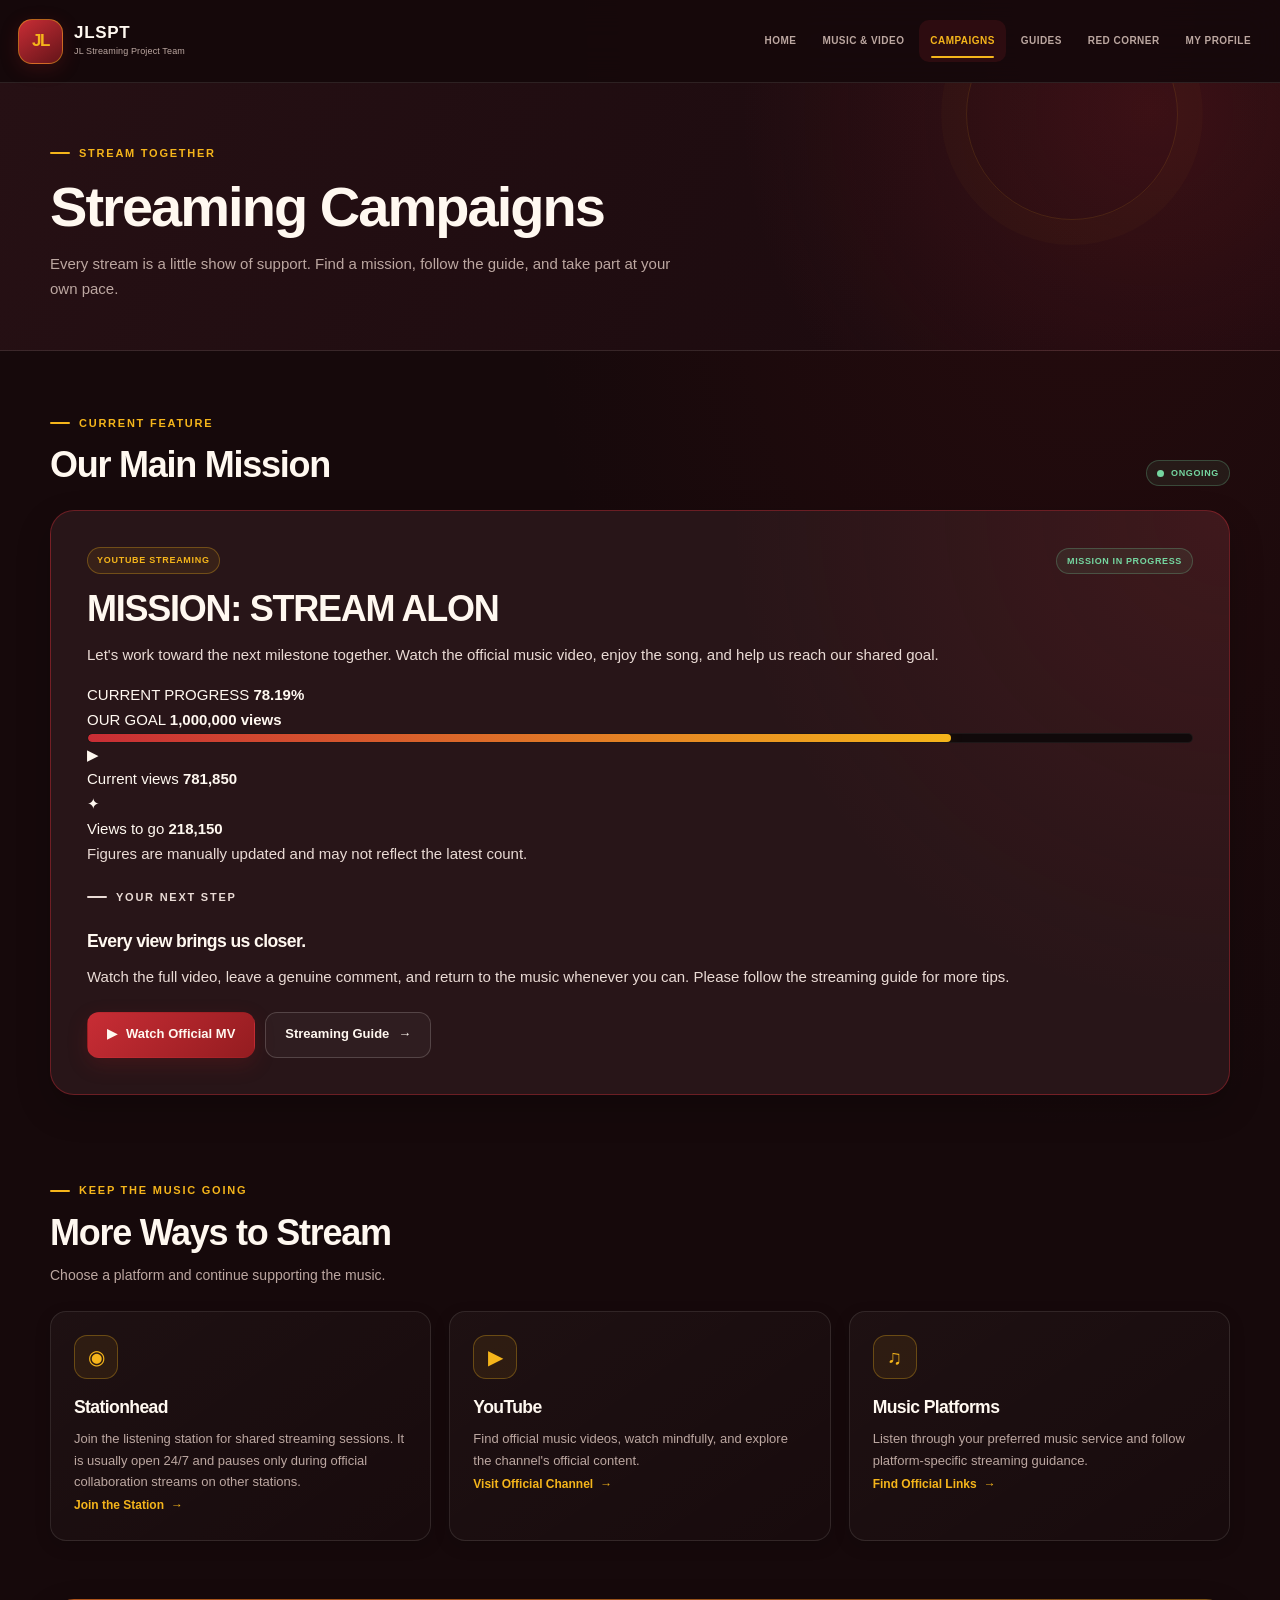
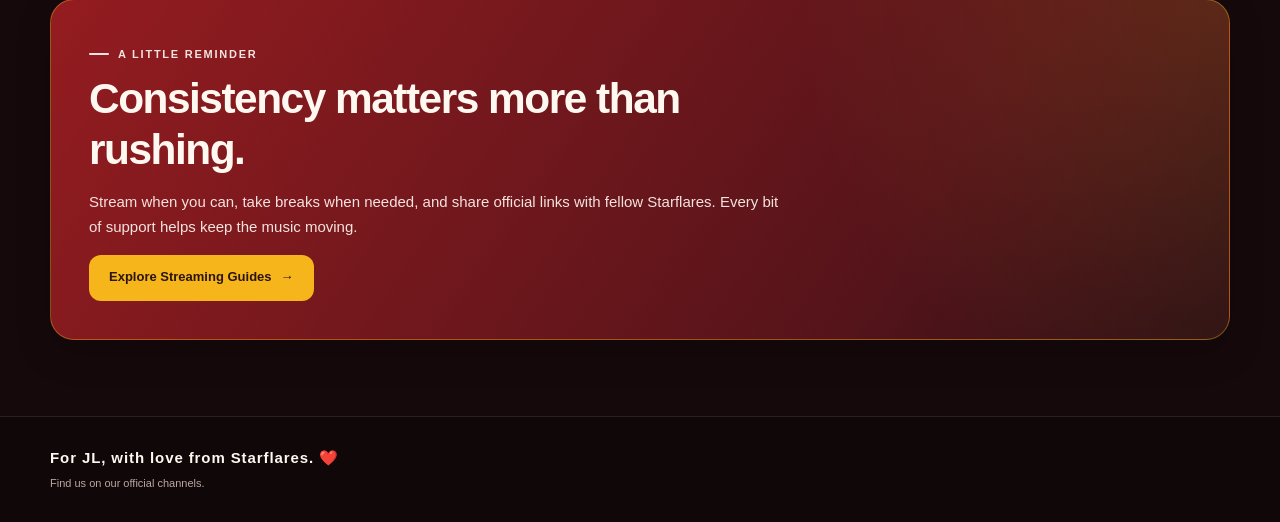
==== commit 6e5a9511: "Update campaigns.html" ====
--- a/campaigns.html
+++ b/campaigns.html
@@ -6,7 +6,7 @@
     <meta name="viewport" content="width=device-width, initial-scale=1.0">
     <meta name="theme-color" content="#941c20">
     <title>Streaming Campaigns | JLSPT</title>
-    <meta name="description" content="Explore JLSPT streaming campaigns, goals, and official music streaming links.">
+    <meta name="description" content="Explore current streaming campaigns, goals, and official streaming resources.">
     <link rel="stylesheet" href="style.css">
 </head>
 <body>
@@ -27,68 +27,121 @@
 <main>
     <section class="page-hero">
         <div class="container">
-            <p class="eyebrow">STREAM WITH PURPOSE</p>
+            <p class="eyebrow">STREAM TOGETHER</p>
             <h1>Streaming Campaigns</h1>
-            <p>Every stream brings us one step closer.</p>
+            <p>Every stream is a little show of support. Find a mission, follow the guide, and take part at your own pace.</p>
         </div>
     </section>
 
     <section class="section">
         <div class="container">
+            <div class="section-heading">
+                <div>
+                    <p class="eyebrow">CURRENT FEATURE</p>
+                    <h2>Our Main Mission</h2>
+                </div>
+                <span class="status-badge status-active">
+                    <span class="status-dot"></span>
+                    ONGOING
+                </span>
+            </div>
 
             <article class="campaign-card">
                 <div class="campaign-card-content">
-                    <div class="card-meta">
-                        <span class="status-badge status-active">
-                            <span class="status-dot"></span>
-                            ACTIVE MISSION
-                        </span>
-                        <span class="category-badge">YOUTUBE</span>
-                    </div>
-
-                    <p class="eyebrow">FEATURED CAMPAIGN</p>
-                    <h2>MISSION: STREAM ALON</h2>
-                    <p>Help the official music video reach its next milestone.</p>
-
-                    <div class="campaign-progress-info">
-                        <span>Current progress</span>
-                        <strong>78.19%</strong>
-                    </div>
-
-                    <div
-                        class="progress-bar"
-                        role="progressbar"
-                        aria-label="ALON music video progress"
-                        aria-valuemin="0"
-                        aria-valuemax="100"
-                        aria-valuenow="78.19">
-                        <span style="width: 78.19%;"></span>
-                    </div>
-
-                    <div class="campaign-progress-info">
-                        <span>781,850 views</span>
-                        <span>Goal: 1,000,000</span>
-                    </div>
-
-                    <p class="muted-note">
-                        Progress is manually updated and may not reflect the latest view count.
-                    </p>
-
-                    <div class="card-actions">
-                        <a
-                            href="https://www.youtube.com/watch?v=Dt8noBM9VTg"
-                            class="btn btn-primary"
-                            target="_blank"
-                            rel="noopener noreferrer">
-                            <span aria-hidden="true">▶</span> Watch Official MV
-                        </a>
-                        <a href="guides.html" class="btn btn-secondary">
-                            Streaming Guide
-                        </a>
-                    </div>
+
+                    <div class="campaign-card-top">
+                        <span class="category-badge">YOUTUBE STREAMING</span>
+                        <span class="status-badge status-active">MISSION IN PROGRESS</span>
+                    </div>
+
+                    <div class="campaign-intro">
+                        <h2>MISSION: STREAM ALON</h2>
+                        <p>
+                            Let's work toward the next milestone together.
+                            Watch the official music video, enjoy the song,
+                            and help us reach our shared goal.
+                        </p>
+                    </div>
+
+                    <div class="campaign-tracker">
+                        <div class="tracker-heading">
+                            <div>
+                                <span class="tracker-label">CURRENT PROGRESS</span>
+                                <strong class="tracker-percentage">78.19%</strong>
+                            </div>
+                            <div class="tracker-goal">
+                                <span>OUR GOAL</span>
+                                <strong>1,000,000 views</strong>
+                            </div>
+                        </div>
+
+                        <div
+                            class="progress-track"
+                            role="progressbar"
+                            aria-label="ALON official music video progress"
+                            aria-valuemin="0"
+                            aria-valuemax="1000000"
+                            aria-valuenow="781850"
+                        >
+                            <div class="progress-fill" style="width: 78.185%;"></div>
+                        </div>
+
+                        <div class="tracker-stats">
+                            <div class="tracker-stat">
+                                <span class="tracker-stat-icon" aria-hidden="true">▶</span>
+                                <div>
+                                    <span class="tracker-stat-label">Current views</span>
+                                    <strong>781,850</strong>
+                                </div>
+                            </div>
+
+                            <div class="tracker-stat tracker-stat-remaining">
+                                <span class="tracker-stat-icon" aria-hidden="true">✦</span>
+                                <div>
+                                    <span class="tracker-stat-label">Views to go</span>
+                                    <strong>218,150</strong>
+                                </div>
+                            </div>
+                        </div>
+
+                        <p class="tracker-note">
+                            Figures are manually updated and may not reflect the latest count.
+                        </p>
+                    </div>
+
+                    <div class="campaign-divider"></div>
+
+                    <div class="campaign-details">
+                        <div class="campaign-details-copy">
+                            <p class="eyebrow">YOUR NEXT STEP</p>
+                            <h3>Every view brings us closer.</h3>
+                            <p>
+                                Watch the full video, leave a genuine comment,
+                                and return to the music whenever you can.
+                                Please follow the streaming guide for more tips.
+                            </p>
+                        </div>
+
+                        <div class="campaign-actions">
+                            <a
+                                class="btn btn-primary"
+                                href="https://www.youtube.com/watch?v=Dt8noBM9VTg"
+                                target="_blank"
+                                rel="noopener noreferrer"
+                            >
+                                <span aria-hidden="true">▶</span>
+                                Watch Official MV
+                            </a>
+
+                            <a class="btn btn-secondary" href="guides.html">
+                                Streaming Guide
+                                <span aria-hidden="true">→</span>
+                            </a>
+                        </div>
+                    </div>
+
                 </div>
             </article>
-
         </div>
     </section>
 
@@ -96,43 +149,62 @@
         <div class="container">
             <div class="section-heading">
                 <div>
-                    <p class="eyebrow">MORE WAYS TO STREAM</p>
-                    <h2>Streaming Stations</h2>
+                    <p class="eyebrow">KEEP THE MUSIC GOING</p>
+                    <h2>More Ways to Stream</h2>
+                    <p>Choose a platform and continue supporting the music.</p>
                 </div>
             </div>
 
             <div class="content-grid">
                 <article class="content-card">
-                    <div class="card-icon" aria-hidden="true">🎧</div>
-                    <span class="category-badge">24/7 ON AIR</span>
+                    <div class="card-icon" aria-hidden="true">◉</div>
                     <h3>Stationhead</h3>
-                    <p>Listen and stream along with the community.</p>
+                    <p>
+                        Join the listening station for shared streaming sessions.
+                        It is usually open 24/7 and pauses only during official
+                        collaboration streams on other stations.
+                    </p>
                     <a
+                        class="text-link"
                         href="https://app.stationhead.com/jlspteam"
-                        class="text-link"
                         target="_blank"
-                        rel="noopener noreferrer">
-                        Join the Station →
+                        rel="noopener noreferrer"
+                    >
+                        Join the Station <span aria-hidden="true">→</span>
                     </a>
                 </article>
 
                 <article class="content-card">
                     <div class="card-icon" aria-hidden="true">▶</div>
-                    <span class="category-badge">OFFICIAL VIDEOS</span>
-                    <h3>YouTube Streaming</h3>
-                    <p>Watch official videos and follow the streaming guide.</p>
-                    <a href="music-video.html" class="text-link">
-                        Explore Music &amp; Video →
+                    <h3>YouTube</h3>
+                    <p>
+                        Find official music videos, watch mindfully, and explore
+                        the channel's official content.
+                    </p>
+                    <a
+                        class="text-link"
+                        href="https://www.youtube.com/@AHOF_official"
+                        target="_blank"
+                        rel="noopener noreferrer"
+                    >
+                        Visit Official Channel <span aria-hidden="true">→</span>
                     </a>
                 </article>
 
                 <article class="content-card">
                     <div class="card-icon" aria-hidden="true">♫</div>
-                    <span class="category-badge">MUSIC PLATFORMS</span>
-                    <h3>Music Streaming</h3>
-                    <p>Discover releases and use official listening links.</p>
-                    <a href="music-video.html" class="text-link">
-                        Browse Discography →
+                    <h3>Music Platforms</h3>
+                    <p>
+                        Listen through your preferred music service and follow
+                        platform-specific streaming guidance.
+                    </p>
+                    <a
+                        class="text-link"
+                        href="https://linktr.ee/official_AHOF"
+                        target="_blank"
+                        rel="noopener noreferrer"
+                    >
+                        Find Official Links <span aria-hidden="true">→</span>
                     </a>
                 </article>
             </div>
@@ -141,42 +213,17 @@
 
     <section class="section section-tight">
         <div class="container">
-            <div class="section-heading">
-                <div>
-                    <p class="eyebrow">STREAM SMART</p>
-                    <h2>Quick Reminders</h2>
-                </div>
-            </div>
-
-            <div class="quick-grid">
-                <div class="quick-card">
-                    <span class="quick-card-icon" aria-hidden="true">01</span>
-                    <div>
-                        <h3>Listen naturally</h3>
-                        <p>Follow platform rules and keep your listening genuine.</p>
-                    </div>
-                </div>
-
-                <div class="quick-card">
-                    <span class="quick-card-icon" aria-hidden="true">02</span>
-                    <div>
-                        <h3>Use official links</h3>
-                        <p>Choose official releases and music videos.</p>
-                    </div>
-                </div>
-
-                <div class="quick-card">
-                    <span class="quick-card-icon" aria-hidden="true">03</span>
-                    <div>
-                        <h3>Stay updated</h3>
-                        <p>Check campaign notices for the latest instructions.</p>
-                    </div>
-                </div>
-            </div>
-
-            <div class="section-cta" style="margin-top: 24px;">
-                <a href="corner.html" class="btn btn-secondary">Latest Updates</a>
-                <a href="guides.html" class="btn btn-primary">Explore All Guides</a>
+            <div class="red-feature-card">
+                <p class="eyebrow">A LITTLE REMINDER</p>
+                <h2>Consistency matters more than rushing.</h2>
+                <p>
+                    Stream when you can, take breaks when needed, and share
+                    official links with fellow Starflares. Every bit of support
+                    helps keep the music moving.
+                </p>
+                <a class="btn btn-gold" href="guides.html">
+                    Explore Streaming Guides <span aria-hidden="true">→</span>
+                </a>
             </div>
         </div>
     </section>
@@ -185,11 +232,31 @@
 <footer class="site-footer">
     <div class="container">
         <div class="footer-content">
-            <div>
-                <strong>JLSPT</strong>
-                <span>JL Streaming Project Team</span>
-            </div>
-            <p>Made for Starflares, united through streaming. ❤️</p>
+            <div class="footer-message">
+                <strong>For JL, with love from Starflares. ❤️</strong>
+                <span>Find us on our official channels.</span>
+            </div>
+
+            <nav class="social-links" aria-label="Official JLSPT social media">
+                <a href="https://x.com/JLSPTeam" target="_blank" rel="noopener noreferrer" aria-label="JLSPT on X" title="X">
+                    <svg viewBox="0 0 24 24" aria-hidden="true"><path d="M18.9 2H22l-6.8 7.8L23.2 22h-6.3L12 14.6 5.6 22H2.4l7.3-8.4L1.8 2h6.5l4.5 6.8L18.9 2Zm-1.1 18h1.7L7.3 3.9H5.5L17.8 20Z" /></svg>
+                </a>
+                <a href="https://facebook.com/JLSPTeam1" target="_blank" rel="noopener noreferrer" aria-label="JLSPT on Facebook" title="Facebook">
+                    <svg viewBox="0 0 24 24" aria-hidden="true"><path d="M13.5 21v-8h2.7l.4-3.1h-3.1v-2c0-.9.3-1.5 1.6-1.5h1.7V3.6c-.3 0-1.3-.1-2.5-.1-2.5 0-4.2 1.5-4.2 4.3v2.1H7.3V13h2.8v8h3.4Z" /></svg>
+                </a>
+                <a href="https://instagram.com/JLSPTeam1" target="_blank" rel="noopener noreferrer" aria-label="JLSPT on Instagram" title="Instagram">
+                    <svg viewBox="0 0 24 24" aria-hidden="true"><rect x="3" y="3" width="18" height="18" rx="5" /><circle cx="12" cy="12" r="4" /><circle cx="17.5" cy="6.8" r="1" class="icon-fill" /></svg>
+                </a>
+                <a href="https://www.tiktok.com/@JLSPTeam" target="_blank" rel="noopener noreferrer" aria-label="JLSPT on TikTok" title="TikTok">
+                    <svg viewBox="0 0 24 24" aria-hidden="true"><path d="M15 3h3c.2 2 1.4 3.5 3.5 4v3.1a9 9 0 0 1-6.5-2.3v7.1a6.2 6.2 0 1 1-6.2-6.2c.5 0 1 .1 1.5.2v3.3a3 3 0 1 0 1.7 2.7V3H15Z" /></svg>
+                </a>
+                <a href="https://www.youtube.com/@JLSPTeam" target="_blank" rel="noopener noreferrer" aria-label="JLSPT on YouTube" title="YouTube">
+                    <svg viewBox="0 0 24 24" aria-hidden="true"><path d="M23 7a3 3 0 0 0-2.1-2.1C19 4.4 12 4.4 12 4.4s-7 0-8.9.5A3 3 0 0 0 1 7a31 31 0 0 0-.5 5 31 31 0 0 0 .5 5 3 3 0 0 0 2.1 2.1c1.9.5 8.9.5 8.9.5s7 0 8.9-.5A3 3 0 0 0 23 17a31 31 0 0 0 .5-5 31 31 0 0 0-.5-5ZM9.7 15.5v-7l6.1 3.5-6.1 3.5Z" /></svg>
+                </a>
+                <a href="https://stationhead.com/JLSPTeam" target="_blank" rel="noopener noreferrer" aria-label="JLSPT on Stationhead" title="Stationhead">
+                    <svg viewBox="0 0 24 24" aria-hidden="true"><path d="M12 2a10 10 0 1 0 10 10A10 10 0 0 0 12 2Zm0 3a7 7 0 0 1 6.9 6h-3.1a4 4 0 0 0-7.6 0H5.1A7 7 0 0 1 12 5Zm0 14a7 7 0 0 1-6.9-6h3.1a4 4 0 0 0 7.6 0h3.1a7 7 0 0 1-6.9 6Z" /></svg>
+                </a>
+            </nav>
         </div>
     </div>
 </footer>
--- a/style.css
+++ b/style.css
@@ -1,50 +1,54 @@
+
 /* =========================================
-   JLSPT DESIGN SYSTEM
+   JLSPT GLOBAL DESIGN SYSTEM
+   Crimson Red • Gold • Warm White
 ========================================= */
 
 :root {
     color-scheme: dark;
 
-    --red: #c1122f;
-    --red-bright: #e63950;
-    --red-soft: #ff8194;
-    --red-deep: #7a1024;
-
-    --bg: #100609;
-    --bg-soft: #180a0e;
-    --surface: #1b0d12;
-    --card: #211016;
-    --card-soft: #28131a;
-    --card-hover: #30161e;
-
-    --text: #fff7f8;
-    --text-soft: #eadfe2;
-    --muted: #bda6ab;
-
-    --border: rgba(255, 255, 255, 0.085);
-    --border-light: rgba(255, 255, 255, 0.14);
-    --border-red: rgba(230, 57, 80, 0.34);
-
-    --success: #61d095;
-    --warning: #f2c14e;
-    --info: #73b9ff;
-
-    --shadow-sm: 0 6px 18px rgba(0, 0, 0, 0.18);
-    --shadow: 0 14px 35px rgba(0, 0, 0, 0.26);
-    --shadow-lg: 0 24px 60px rgba(0, 0, 0, 0.36);
+    --red: #941c20;
+    --red-bright: #c82d35;
+    --red-soft: #f16c72;
+    --red-deep: #641419;
+
+    --gold: #f5b51b;
+    --gold-soft: #ffda75;
+
+    --bg: #16090b;
+    --bg-soft: #201013;
+    --surface: #281518;
+    --surface-light: #331b1e;
+    --card: #241316;
+    --card-hover: #32191d;
+
+    --text: #fff8f0;
+    --text-soft: #eadbd5;
+    --muted: #bca7a1;
+
+    --border: rgba(255, 248, 240, 0.10);
+    --border-light: rgba(255, 248, 240, 0.18);
+    --border-red: rgba(200, 45, 53, 0.42);
+    --border-gold: rgba(245, 181, 27, 0.30);
+
+    --success: #75d6a0;
+    --warning: #f5c85b;
+    --info: #8ec9ff;
+
+    --shadow-sm: 0 5px 16px rgba(0, 0, 0, 0.16);
+    --shadow: 0 14px 34px rgba(0, 0, 0, 0.22);
+    --shadow-lg: 0 24px 60px rgba(0, 0, 0, 0.30);
 
     --radius-sm: 10px;
     --radius: 16px;
-    --radius-lg: 22px;
+    --radius-lg: 24px;
+    --radius-xl: 30px;
 
     --container: 1180px;
     --transition: 180ms ease;
 }
 
-
-/* =========================================
-   RESET & BASE
-========================================= */
+/* RESET */
 
 * {
     box-sizing: border-box;
@@ -57,45 +61,37 @@
 
 body {
     margin: 0;
-    min-width: 320px;
+    min-height: 100vh;
     background:
         radial-gradient(
-            circle at 90% 0%,
-            rgba(193, 18, 47, 0.10),
-            transparent 28rem
+            ellipse at 85% 0%,
+            rgba(148, 28, 32, 0.14),
+            transparent 38%
         ),
         var(--bg);
     color: var(--text);
-    font-family:
-        Inter,
-        -apple-system,
-        BlinkMacSystemFont,
-        "Segoe UI",
-        sans-serif;
+    font-family: Inter, -apple-system, BlinkMacSystemFont, "Segoe UI",
+        Roboto, Arial, sans-serif;
     font-size: 15px;
     line-height: 1.65;
     -webkit-font-smoothing: antialiased;
 }
 
-body,
-button,
-input,
-textarea,
-select {
-    font-family:
-        Inter,
-        -apple-system,
-        BlinkMacSystemFont,
-        "Segoe UI",
-        sans-serif;
+body.menu-open {
+    overflow: hidden;
 }
 
 img,
+svg,
 video {
     display: block;
     max-width: 100%;
 }
 
+img {
+    height: auto;
+}
+
 a {
     color: inherit;
     text-decoration: none;
@@ -103,19 +99,71 @@
 
 button,
 input,
-textarea,
-select {
+select,
+textarea {
     font: inherit;
 }
 
 button,
-a {
+a,
+input,
+select,
+textarea {
     -webkit-tap-highlight-color: transparent;
 }
 
 button {
     color: inherit;
 }
+
+::selection {
+    background: var(--gold);
+    color: #241013;
+}
+
+:focus-visible {
+    outline: 3px solid var(--gold);
+    outline-offset: 4px;
+}
+
+[hidden] {
+    display: none !important;
+}
+
+/* LAYOUT */
+
+.container {
+    width: min(var(--container), calc(100% - 40px));
+    margin-inline: auto;
+}
+
+.section {
+    padding-block: 56px;
+}
+
+.section-tight {
+    padding-block: 34px;
+}
+
+.section + .section {
+    padding-top: 24px;
+}
+
+.page-content {
+    padding-block: 42px 70px;
+}
+
+.muted-note {
+    color: var(--muted);
+    font-size: 12px;
+    line-height: 1.7;
+}
+
+.text-center {
+    text-align: center;
+}
+
+/* TYPOGRAPHY */
 
 h1,
 h2,
@@ -135,134 +183,164 @@
 }
 
 h1 {
-    font-size: clamp(2.4rem, 6vw, 4.5rem);
+    margin-bottom: 18px;
+    font-size: clamp(2.25rem, 6vw, 4.5rem);
+    font-weight: 850;
 }
 
 h2 {
-    margin-bottom: 0;
-    font-size: clamp(1.65rem, 3vw, 2.15rem);
+    margin-bottom: 14px;
+    font-size: clamp(1.55rem, 3vw, 2.25rem);
+    font-weight: 800;
 }
 
 h3 {
-    font-size: 1.25rem;
+    margin-bottom: 10px;
+    font-size: 1.1rem;
+    font-weight: 750;
 }
 
 p {
     color: var(--text-soft);
 }
 
-::selection {
-    background: var(--red);
-    color: #fff;
-}
-
-:focus-visible {
-    outline: 2px solid var(--red-soft);
-    outline-offset: 4px;
-}
-
-.container {
-    width: min(var(--container), calc(100% - 48px));
-    margin-inline: auto;
-}
-
-
-/* =========================================
-   NAVIGATION
-========================================= */
+.eyebrow {
+    display: inline-flex;
+    align-items: center;
+    gap: 9px;
+    margin-bottom: 12px;
+    color: var(--gold);
+    font-size: 11px;
+    font-weight: 850;
+    letter-spacing: 0.16em;
+    line-height: 1.5;
+    text-transform: uppercase;
+}
+
+.eyebrow::before {
+    width: 20px;
+    height: 2px;
+    border-radius: 99px;
+    background: currentColor;
+    content: "";
+}
+
+.section-heading {
+    display: flex;
+    align-items: flex-end;
+    justify-content: space-between;
+    gap: 20px;
+    margin-bottom: 24px;
+}
+
+.section-heading h2 {
+    margin-bottom: 0;
+}
+
+.section-heading p:not(.eyebrow) {
+    max-width: 580px;
+    margin: 10px 0 0;
+    color: var(--muted);
+    font-size: 14px;
+}
+
+/* HEADER AND NAVIGATION */
 
 .site-header {
     position: sticky;
+    z-index: 100;
     top: 0;
-    z-index: 1000;
     border-bottom: 1px solid var(--border);
-    background: rgba(16, 6, 9, 0.92);
+    background: rgba(22, 9, 11, 0.92);
     backdrop-filter: blur(18px);
     -webkit-backdrop-filter: blur(18px);
 }
 
 .nav-inner {
-    position: relative;
     display: flex;
-    width: min(1320px, calc(100% - 40px));
-    min-height: 78px;
+    width: min(1320px, calc(100% - 36px));
+    min-height: 82px;
     align-items: center;
     justify-content: space-between;
-    gap: 28px;
+    gap: 26px;
     margin-inline: auto;
 }
 
 .site-logo {
     display: inline-flex;
-    min-width: 0;
+    flex-shrink: 0;
     align-items: center;
-    gap: 12px;
+    gap: 11px;
 }
 
 .logo-mark {
     display: grid;
     width: 45px;
     height: 45px;
-    flex: 0 0 auto;
+    flex-shrink: 0;
     place-items: center;
-    border: 1px solid rgba(255, 255, 255, 0.18);
-    border-radius: 13px;
+    border: 1px solid rgba(245, 181, 27, 0.48);
+    border-radius: 14px;
     background: linear-gradient(145deg, var(--red-bright), var(--red-deep));
-    box-shadow: 0 5px 20px rgba(193, 18, 47, 0.23);
-    color: #fff;
-    font-size: 1rem;
+    box-shadow: 0 5px 18px rgba(148, 28, 32, 0.25);
+    color: var(--gold);
+    font-size: 17px;
     font-weight: 900;
-    letter-spacing: -0.06em;
+    letter-spacing: -0.08em;
 }
 
 .logo-text {
-    display: flex;
-    min-width: 0;
-    flex-direction: column;
-    line-height: 1.3;
+    display: grid;
+    gap: 2px;
 }
 
 .logo-text strong {
-    font-size: 1.05rem;
-    font-weight: 850;
-    letter-spacing: 0.025em;
+    color: var(--text);
+    font-size: 17px;
+    font-weight: 900;
+    letter-spacing: 0.04em;
+    line-height: 1.1;
 }
 
 .logo-text small {
-    margin-top: 3px;
-    color: var(--muted);
-    font-size: 0.68rem;
-    letter-spacing: 0.005em;
+    color: var(--muted);
+    font-size: 9px;
+    letter-spacing: 0.015em;
+    line-height: 1.4;
 }
 
 .nav-links {
     display: flex;
     align-items: center;
     justify-content: flex-end;
-    gap: 5px;
+    gap: 4px;
 }
 
 .nav-links a {
     position: relative;
-    padding: 10px 12px;
-    border-radius: 9px;
-    color: var(--muted);
-    font-size: 0.76rem;
-    font-weight: 750;
-    letter-spacing: 0.035em;
+    display: inline-flex;
+    min-height: 42px;
+    align-items: center;
+    justify-content: center;
+    padding: 10px 11px;
+    border-radius: 10px;
+    color: var(--muted);
+    font-size: 10px;
+    font-weight: 800;
+    letter-spacing: 0.045em;
     transition:
         color var(--transition),
         background var(--transition);
 }
 
 .nav-links a:hover {
-    background: rgba(255, 255, 255, 0.045);
+    background: rgba(255, 248, 240, 0.05);
     color: var(--text);
 }
 
 .nav-links a.active {
-    background: rgba(193, 18, 47, 0.13);
-    color: var(--red-soft);
+    background: rgba(200, 45, 53, 0.13);
+    color: var(--gold);
 }
 
 .nav-links a.active::after {
@@ -271,8 +349,8 @@
     bottom: 4px;
     left: 12px;
     height: 2px;
-    border-radius: 5px;
-    background: var(--red-bright);
+    border-radius: 99px;
+    background: var(--gold);
     content: "";
 }
 
@@ -280,21 +358,23 @@
     display: none;
     width: 44px;
     height: 44px;
-    flex: 0 0 auto;
+    flex-shrink: 0;
     align-items: center;
     justify-content: center;
     flex-direction: column;
     gap: 5px;
+    padding: 10px;
     border: 1px solid var(--border-light);
     border-radius: 12px;
-    background: var(--card);
+    background: var(--surface);
     cursor: pointer;
 }
 
 .mobile-menu-toggle span {
-    width: 18px;
+    display: block;
+    width: 19px;
     height: 2px;
-    border-radius: 3px;
+    border-radius: 10px;
     background: var(--text);
     transition:
         transform var(--transition),
@@ -313,29 +393,26 @@
     transform: translateY(-7px) rotate(-45deg);
 }
 
-
-/* =========================================
-   BUTTONS & LINKS
-========================================= */
+/* BUTTONS AND LINKS */
 
 .btn {
     display: inline-flex;
-    min-height: 44px;
+    min-height: 46px;
     align-items: center;
     justify-content: center;
-    gap: 8px;
-    padding: 11px 18px;
+    gap: 9px;
+    padding: 12px 19px;
     border: 1px solid transparent;
-    border-radius: 11px;
-    font-size: 0.84rem;
-    font-weight: 750;
+    border-radius: 12px;
+    font-size: 13px;
+    font-weight: 800;
     line-height: 1.3;
     text-align: center;
+    cursor: pointer;
     transition:
+        transform var(--transition),
         background var(--transition),
         border-color var(--transition),
-        color var(--transition),
-        transform var(--transition),
         box-shadow var(--transition);
 }
 
@@ -344,86 +421,87 @@
 }
 
 .btn-primary {
-    border-color: var(--red);
     background: linear-gradient(135deg, var(--red-bright), var(--red));
-    box-shadow: 0 6px 20px rgba(193, 18, 47, 0.18);
-    color: #fff;
+    box-shadow: 0 7px 20px rgba(148, 28, 32, 0.22);
+    color: #fff8f0;
 }
 
 .btn-primary:hover {
-    border-color: var(--red-soft);
-    background: linear-gradient(135deg, #f14c62, var(--red-bright));
-    box-shadow: 0 9px 24px rgba(193, 18, 47, 0.28);
+    background: linear-gradient(135deg, #df3b43, #a51f27);
+    box-shadow: 0 10px 25px rgba(148, 28, 32, 0.3);
 }
 
 .btn-secondary {
     border-color: var(--border-light);
-    background: rgba(255, 255, 255, 0.035);
+    background: rgba(255, 248, 240, 0.035);
     color: var(--text);
 }
 
 .btn-secondary:hover {
-    border-color: var(--border-red);
-    background: var(--card-hover);
-}
-
-.btn-light {
-    border-color: #fff;
-    background: #fff;
-    color: var(--red-deep);
-}
-
-.btn-light:hover {
-    background: #ffe9ed;
+    border-color: var(--border-gold);
+    background: rgba(245, 181, 27, 0.07);
+}
+
+.btn-gold {
+    background: var(--gold);
+    color: #2a1510;
+}
+
+.btn-gold:hover {
+    background: var(--gold-soft);
+}
+
+.btn-small {
+    min-height: 36px;
+    padding: 9px 13px;
+    font-size: 11px;
 }
 
 .text-link {
     display: inline-flex;
     align-items: center;
     gap: 7px;
-    color: var(--red-soft);
-    font-size: 0.84rem;
-    font-weight: 750;
+    color: var(--gold);
+    font-size: 12px;
+    font-weight: 800;
 }
 
 .text-link:hover {
-    color: #fff;
-}
-
-
-/* =========================================
-   HERO
-========================================= */
+    color: var(--gold-soft);
+}
+
+/* HOME HERO AND PAGE HERO */
 
 .hero {
     position: relative;
     overflow: hidden;
-    padding: 94px 0 82px;
+    padding-block: clamp(58px, 9vw, 110px);
     border-bottom: 1px solid var(--border);
     background:
         radial-gradient(
-            ellipse at 78% 42%,
-            rgba(193, 18, 47, 0.19),
-            transparent 38%
+            circle at 78% 35%,
+            rgba(245, 181, 27, 0.10),
+            transparent 24%
         ),
-        linear-gradient(
-            120deg,
-            rgba(193, 18, 47, 0.07),
-            transparent 58%
-        );
+        radial-gradient(
+            circle at 90% 15%,
+            rgba(200, 45, 53, 0.30),
+            transparent 42%
+        ),
+        linear-gradient(125deg, #2a0e13 0%, #19090d 55%, #241013 100%);
 }
 
 .hero::after {
     position: absolute;
-    top: -150px;
+    top: -120px;
     right: -100px;
-    width: 420px;
-    height: 420px;
-    border: 1px solid rgba(230, 57, 80, 0.09);
+    width: 370px;
+    height: 370px;
+    border: 1px solid rgba(245, 181, 27, 0.14);
     border-radius: 50%;
     box-shadow:
-        0 0 0 45px rgba(230, 57, 80, 0.025),
-        0 0 0 90px rgba(230, 57, 80, 0.018);
+        0 0 0 35px rgba(245, 181, 27, 0.025),
+        0 0 0 75px rgba(245, 181, 27, 0.02);
     content: "";
     pointer-events: none;
 }
@@ -434,1420 +512,955 @@
     max-width: 780px;
 }
 
-.eyebrow {
-    margin-bottom: 12px;
-    color: var(--red-soft);
-    font-size: 0.72rem;
-    font-weight: 850;
-    letter-spacing: 0.15em;
-    line-height: 1.4;
-    text-transform: uppercase;
-}
-
 .hero h1 {
-    max-width: 760px;
-    margin-bottom: 18px;
-    font-weight: 900;
-    letter-spacing: -0.065em;
-}
-
-.hero-description {
-    max-width: 600px;
-    margin-bottom: 26px;
+    max-width: 850px;
+}
+
+.hero h1 span {
+    color: var(--gold);
+}
+
+.hero p:not(.eyebrow) {
+    max-width: 640px;
     color: var(--text-soft);
-    font-size: clamp(1rem, 2vw, 1.12rem);
-    line-height: 1.8;
-}
-
-.hero-actions,
-.card-actions {
+    font-size: clamp(15px, 2vw, 18px);
+}
+
+.hero-actions {
     display: flex;
     flex-wrap: wrap;
-    align-items: center;
-    gap: 10px;
-}
-
-
-/* =========================================
-   SECTIONS
-========================================= */
-
-.section {
-    padding: 48px 0;
-}
-
-.section-tight {
-    padding-top: 24px;
-    padding-bottom: 32px;
-}
-
-.section-heading {
-    display: flex;
-    align-items: flex-end;
-    justify-content: space-between;
-    gap: 20px;
-    margin-bottom: 22px;
-}
-
-.section-heading .eyebrow {
-    margin-bottom: 7px;
-}
-
-.section-title-row {
-    display: flex;
-    align-items: center;
-    flex-wrap: wrap;
     gap: 12px;
-}
-
-
-/* =========================================
-   SHARED CARDS
-========================================= */
-
-.live-card,
-.campaign-card,
-.quick-card,
-.next-card,
+    margin-top: 26px;
+}
+
+.page-hero {
+    position: relative;
+    overflow: hidden;
+    padding-block: 54px 48px;
+    border-bottom: 1px solid var(--border);
+    background:
+        radial-gradient(
+            circle at 90% 10%,
+            rgba(200, 45, 53, 0.19),
+            transparent 35%
+        ),
+        linear-gradient(115deg, #261014, #19090d);
+}
+
+.page-hero::after {
+    position: absolute;
+    top: -75px;
+    right: 8%;
+    width: 210px;
+    height: 210px;
+    border: 1px solid rgba(245, 181, 27, 0.12);
+    border-radius: 50%;
+    box-shadow: 0 0 0 25px rgba(245, 181, 27, 0.025);
+    content: "";
+    pointer-events: none;
+}
+
+.page-hero .container {
+    position: relative;
+    z-index: 1;
+}
+
+.page-hero h1 {
+    margin-bottom: 12px;
+    font-size: clamp(2.1rem, 5vw, 3.5rem);
+}
+
+.page-hero p:not(.eyebrow) {
+    max-width: 650px;
+    margin-bottom: 0;
+    color: var(--muted);
+    font-size: 15px;
+}
+
+/* GENERIC CARDS */
+
+.content-grid,
+.card-grid,
+.campaign-grid,
+.guides-grid,
+.platform-grid,
+.stats-grid,
+.quick-grid {
+    display: grid;
+    gap: 18px;
+}
+
+.content-grid,
+.card-grid,
+.campaign-grid,
+.guides-grid,
+.platform-grid {
+    grid-template-columns: repeat(3, minmax(0, 1fr));
+}
+
 .content-card,
-.music-card,
-.video-card,
+.feature-card,
+.platform-card,
 .guide-card,
-.profile-card,
 .stat-card,
-.community-card,
-.update-card,
-.announcement-card,
-.schedule-card,
-.milestone-card,
-.faq-card,
-.filter-panel,
-.search-panel,
 .empty-state,
-.activity-card,
-.badge-card,
-.feature-card {
+.profile-header-card {
+    min-width: 0;
     border: 1px solid var(--border);
     border-radius: var(--radius);
     background: linear-gradient(
         145deg,
-        rgba(40, 19, 26, 0.92),
-        rgba(27, 13, 18, 0.96)
+        rgba(255, 248, 240, 0.035),
+        rgba(255, 248, 240, 0.012)
     );
     box-shadow: var(--shadow-sm);
 }
 
-.live-card,
-.campaign-card,
-.quick-card,
-.next-card,
 .content-card,
-.music-card,
-.video-card,
-.guide-card,
-.profile-card,
-.stat-card,
-.community-card,
-.update-card,
-.announcement-card,
-.schedule-card,
-.milestone-card,
-.faq-card,
-.activity-card,
-.badge-card,
-.feature-card {
+.feature-card,
+.platform-card,
+.guide-card {
+    padding: 23px;
     transition:
+        transform var(--transition),
         border-color var(--transition),
         background var(--transition),
-        box-shadow var(--transition),
-        transform var(--transition);
-}
-
-a.quick-card:hover,
-a.next-card:hover,
-a.content-card:hover,
-a.music-card:hover,
-a.video-card:hover,
-a.guide-card:hover,
-a.update-card:hover,
-a.announcement-card:hover {
+        box-shadow var(--transition);
+}
+
+.content-card:hover,
+.feature-card:hover,
+.platform-card:hover,
+.guide-card:hover {
     transform: translateY(-3px);
     border-color: var(--border-red);
-    background-color: var(--card-hover);
+    background-color: var(--surface);
     box-shadow: var(--shadow);
 }
 
-
-/* =========================================
-   LIVE NOW: STATIONHEAD
-========================================= */
+.content-card p,
+.feature-card p,
+.platform-card p,
+.guide-card p {
+    margin-bottom: 0;
+    color: var(--muted);
+    font-size: 13px;
+}
+
+.card-icon,
+.quick-card-icon {
+    display: grid;
+    width: 44px;
+    height: 44px;
+    flex-shrink: 0;
+    place-items: center;
+    border: 1px solid var(--border-gold);
+    border-radius: 13px;
+    background: rgba(245, 181, 27, 0.08);
+    color: var(--gold);
+    font-size: 20px;
+}
+
+.card-icon {
+    margin-bottom: 18px;
+}
+
+.category-badge {
+    display: inline-flex;
+    align-items: center;
+    gap: 6px;
+    padding: 5px 9px;
+    border: 1px solid var(--border-gold);
+    border-radius: 99px;
+    background: rgba(245, 181, 27, 0.08);
+    color: var(--gold);
+    font-size: 9px;
+    font-weight: 850;
+    letter-spacing: 0.08em;
+}
+
+/* LIVE STATION CARD */
 
 .live-card {
     display: flex;
     align-items: center;
     justify-content: space-between;
-    gap: 24px;
-    padding: 25px 28px;
-    border-color: rgba(230, 57, 80, 0.25);
+    gap: 22px;
+    padding: 24px;
+    border: 1px solid rgba(117, 214, 160, 0.25);
+    border-radius: var(--radius);
     background:
         radial-gradient(
-            ellipse at 0% 50%,
-            rgba(193, 18, 47, 0.13),
-            transparent 55%
+            circle at 100% 0%,
+            rgba(117, 214, 160, 0.08),
+            transparent 45%
         ),
-        var(--card);
-}
-
-.live-card-content {
-    min-width: 0;
+        var(--surface);
+}
+
+.live-card h2,
+.live-card h3 {
+    margin-bottom: 8px;
+}
+
+.live-card p {
+    margin-bottom: 0;
+    color: var(--muted);
+    font-size: 13px;
 }
 
 .live-status {
     display: inline-flex;
+    flex-shrink: 0;
     align-items: center;
-    gap: 9px;
-    color: #ff8194;
-    font-size: 0.82rem;
+    gap: 8px;
+    padding: 8px 12px;
+    border: 1px solid rgba(117, 214, 160, 0.25);
+    border-radius: 99px;
+    background: rgba(117, 214, 160, 0.07);
+    color: var(--success);
+    font-size: 10px;
     font-weight: 850;
-    letter-spacing: 0.07em;
+    letter-spacing: 0.06em;
 }
 
 .live-dot,
 .status-dot {
-    position: relative;
-    display: inline-block;
-    width: 8px;
-    height: 8px;
-    flex: 0 0 auto;
+    width: 7px;
+    height: 7px;
+    flex-shrink: 0;
     border-radius: 50%;
-    background: var(--red-bright);
+    background: currentColor;
 }
 
 .live-dot {
-    animation: live-pulse 1.8s ease-out infinite;
-    box-shadow: 0 0 10px rgba(230, 57, 80, 0.48);
-}
-
-.live-card-content p {
-    margin: 10px 0 0;
-    color: var(--muted);
-    font-size: 0.91rem;
-}
-
-
-/* =========================================
-   STATUS BADGES
-========================================= */
-
-.status-badge,
-.official-badge,
-.badge,
-.category-badge,
-.platform-badge,
-.card-label {
+    animation: live-pulse 1.8s infinite;
+}
+
+/* STATUS BADGES */
+
+.status-badge {
     display: inline-flex;
     width: fit-content;
     align-items: center;
-    justify-content: center;
     gap: 7px;
-    font-size: 0.69rem;
-    font-weight: 800;
-    letter-spacing: 0.055em;
-    line-height: 1.4;
-    text-transform: uppercase;
-}
-
-.status-badge {
     padding: 6px 10px;
     border: 1px solid var(--border-light);
-    border-radius: 999px;
-    background: rgba(255, 255, 255, 0.035);
+    border-radius: 99px;
+    background: rgba(255, 248, 240, 0.04);
     color: var(--text-soft);
+    font-size: 9px;
+    font-weight: 850;
+    letter-spacing: 0.07em;
+    line-height: 1.4;
 }
 
 .status-active {
-    border-color: rgba(230, 57, 80, 0.35);
-    background: rgba(193, 18, 47, 0.13);
-    color: #ff8b9c;
-}
-
-.status-active .status-dot {
-    width: 7px;
-    height: 7px;
-    animation: live-pulse 1.8s ease-out infinite;
+    border-color: rgba(117, 214, 160, 0.25);
+    background: rgba(117, 214, 160, 0.08);
+    color: var(--success);
 }
 
 .status-upcoming {
-    border-color: rgba(242, 193, 78, 0.25);
-    background: rgba(242, 193, 78, 0.08);
-    color: var(--warning);
+    border-color: var(--border-gold);
+    background: rgba(245, 181, 27, 0.07);
+    color: var(--gold);
 }
 
 .status-completed {
-    border-color: rgba(97, 208, 149, 0.25);
-    background: rgba(97, 208, 149, 0.08);
-    color: var(--success);
-}
-
-.official-badge {
-    padding: 6px 10px;
-    border: 1px solid rgba(255, 255, 255, 0.2);
-    border-radius: 7px;
-    background: rgba(255, 255, 255, 0.1);
-    color: #fff;
-}
-
-.card-label {
-    color: var(--muted);
-}
-
-
-/* =========================================
-   CAMPAIGN & PROGRESS TRACKER
-========================================= */
+    border-color: var(--border-light);
+    color: var(--muted);
+}
+
+/* FEATURED CAMPAIGN */
 
 .campaign-card {
     overflow: hidden;
-    padding: clamp(22px, 4vw, 34px);
-}
-
-.campaign-card-header {
-    display: flex;
-    align-items: flex-start;
-    justify-content: space-between;
-    gap: 20px;
-}
-
-.campaign-card h3 {
-    margin: 13px 0 10px;
-    font-size: clamp(1.35rem, 3vw, 1.8rem);
-}
-
-.campaign-card-header p {
-    max-width: 650px;
-    margin-bottom: 0;
-    color: var(--muted);
-}
-
-.mission-meta {
-    display: flex;
-    flex-wrap: wrap;
-    align-items: center;
-    gap: 10px;
-}
-
-.mission-progress {
-    margin: 28px 0 24px;
-    padding: 21px;
-    border: 1px solid var(--border);
-    border-radius: 13px;
-    background: rgba(0, 0, 0, 0.13);
-}
-
-.progress-meta {
-    display: flex;
-    align-items: center;
-    justify-content: space-between;
-    gap: 15px;
-    color: var(--muted);
-    font-size: 0.83rem;
-}
-
-.progress-meta strong {
-    color: var(--text);
-    font-variant-numeric: tabular-nums;
-}
-
-.progress-bar {
-    position: relative;
-    overflow: hidden;
-    width: 100%;
-    height: 10px;
-    margin: 13px 0;
-    border: 1px solid rgba(255, 255, 255, 0.035);
-    border-radius: 999px;
-    background: #3b222b;
-}
-
-.progress-fill {
-    position: relative;
-    display: block;
-    height: 100%;
-    overflow: hidden;
-    border-radius: inherit;
-    background: linear-gradient(90deg, var(--red), var(--red-bright));
-    box-shadow: 0 0 15px rgba(230, 57, 80, 0.2);
-}
-
-.progress-fill::after {
-    position: absolute;
-    inset: 0;
-    background: linear-gradient(
-        100deg,
-        transparent 20%,
-        rgba(255, 255, 255, 0.23) 50%,
-        transparent 80%
-    );
-    animation: progress-shine 3.5s ease-in-out infinite;
-    content: "";
-}
-
-.progress-numbers {
-    margin-top: 2px;
-}
-
-.data-note {
-    margin: 18px 0 0;
-    color: var(--muted);
-    font-size: 0.74rem;
-}
-
-
-/* =========================================
-   WHAT'S NEXT: COMPACT GRID
-========================================= */
-
-.next-grid {
-    display: grid;
-    grid-template-columns: repeat(3, minmax(0, 1fr));
-    gap: 14px;
-}
-
-.next-card {
-    position: relative;
-    display: flex;
-    min-height: 135px;
-    align-items: flex-start;
-    justify-content: center;
-    flex-direction: column;
-    gap: 12px;
-    padding: 20px;
-    border-color: var(--border);
-    background:
-        radial-gradient(
-            circle at 0% 0%,
-            rgba(193, 18, 47, 0.10),
-            transparent 65%
-        ),
-        var(--card);
-}
-
-.next-card-icon {
-    display: grid;
-    width: 38px;
-    height: 38px;
-    place-items: center;
-    border: 1px solid rgba(230, 57, 80, 0.19);
-    border-radius: 11px;
-    background: rgba(193, 18, 47, 0.12);
-    color: var(--red-soft);
-    font-size: 1.2rem;
-}
-
-.next-card strong {
-    max-width: calc(100% - 4px);
-    font-size: 0.92rem;
-    line-height: 1.4;
-}
-
-.next-card-arrow {
-    position: absolute;
-    top: 17px;
-    right: 17px;
-    color: var(--muted);
-    font-size: 1rem;
-    transition:
-        color var(--transition),
-        transform var(--transition);
-}
-
-.next-card:hover .next-card-arrow {
-    transform: translate(2px, -2px);
-    color: var(--red-soft);
-}
-
-
-/* =========================================
-   RED CORNER FEATURE
-========================================= */
-
-.red-feature-card {
-    position: relative;
-    overflow: hidden;
-    padding: clamp(25px, 4vw, 40px);
-    border: 1px solid rgba(255, 160, 175, 0.27);
+    border: 1px solid var(--border-red);
     border-radius: var(--radius-lg);
     background:
         radial-gradient(
-            circle at 90% 0%,
-            rgba(255, 255, 255, 0.12),
-            transparent 35%
+            circle at 100% 0%,
+            rgba(200, 45, 53, 0.14),
+            transparent 38%
         ),
-        linear-gradient(125deg, #a80d29 0%, #c1122f 48%, #6c0d21 100%);
-    box-shadow: 0 20px 45px rgba(90, 0, 18, 0.22);
-}
-
-.red-feature-card::after {
-    position: absolute;
-    top: -95px;
-    right: -45px;
-    width: 250px;
-    height: 250px;
-    border: 1px solid rgba(255, 255, 255, 0.12);
-    border-radius: 50%;
-    box-shadow: 0 0 0 35px rgba(255, 255, 255, 0.035);
-    content: "";
-    pointer-events: none;
-}
-
-.red-feature-content {
-    position: relative;
-    z-index: 1;
-    max-width: 760px;
-}
-
-.red-feature-card .official-badge {
-    margin-bottom: 20px;
-}
-
-.red-feature-card h3 {
-    margin: 12px 0;
-    font-size: clamp(1.4rem, 3vw, 2rem);
-}
-
-.red-feature-card p {
-    max-width: 650px;
-    margin-bottom: 22px;
-    color: rgba(255, 255, 255, 0.84);
-}
-
-.red-feature-card .card-actions {
-    position: relative;
-    z-index: 2;
-}
-
-
-/* =========================================
-   QUICK ACCESS
-========================================= */
-
-.quick-grid {
-    display: grid;
-    grid-template-columns: repeat(2, minmax(0, 1fr));
-    gap: 12px;
-}
-
-.quick-card {
-    display: flex;
-    min-width: 0;
-    min-height: 91px;
-    align-items: center;
-    gap: 14px;
-    padding: 17px;
-}
-
-.quick-card-icon {
-    display: grid;
-    width: 43px;
-    height: 43px;
-    flex: 0 0 auto;
-    place-items: center;
-    border: 1px solid rgba(230, 57, 80, 0.2);
-    border-radius: 12px;
-    background: rgba(193, 18, 47, 0.12);
-    color: var(--red-soft);
-    font-size: 1.25rem;
-    font-weight: 800;
-}
-
-.quick-card > div {
-    display: flex;
-    min-width: 0;
-    flex: 1;
-    flex-direction: column;
-    gap: 3px;
-}
-
-.quick-card strong {
-    font-size: 0.9rem;
-    line-height: 1.35;
-}
-
-.quick-card > div span {
-    color: var(--muted);
-    font-size: 0.77rem;
-    line-height: 1.5;
-}
-
-.quick-card-arrow {
-    flex: 0 0 auto;
-    color: var(--muted);
-    transition:
-        color var(--transition),
-        transform var(--transition);
-}
-
-.quick-card:hover .quick-card-arrow {
-    transform: translateX(3px);
-    color: var(--red-soft);
-}
-
-
-/* =========================================
-   GENERIC PAGE HERO
-========================================= */
-
-.page-hero {
-    padding: 60px 0 42px;
-    border-bottom: 1px solid var(--border);
-    background:
-        radial-gradient(
-            ellipse at 85% 20%,
-            rgba(193, 18, 47, 0.13),
-            transparent 40%
-        ),
-        var(--bg-soft);
-}
-
-.page-hero h1 {
-    margin-bottom: 14px;
-    font-size: clamp(2rem, 5vw, 3.4rem);
-}
-
-.page-hero p:not(.eyebrow) {
-    max-width: 720px;
-    margin-bottom: 0;
-    color: var(--muted);
-}
-
-.page-content {
-    padding: 36px 0 64px;
-}
-
-
-/* =========================================
-   FILTERS & SEARCH
-========================================= */
-
-.filter-panel,
-.search-panel {
-    padding: 18px;
-    margin-bottom: 22px;
-}
-
-.filter-row {
-    display: flex;
-    align-items: center;
-    flex-wrap: wrap;
-    gap: 9px;
-}
-
-.filter-btn,
-.filter-chip {
-    display: inline-flex;
-    min-height: 38px;
-    align-items: center;
-    justify-content: center;
-    padding: 8px 13px;
-    border: 1px solid var(--border-light);
-    border-radius: 999px;
-    background: rgba(255, 255, 255, 0.025);
-    color: var(--muted);
-    cursor: pointer;
-    font-size: 0.79rem;
-    font-weight: 700;
-    transition:
-        color var(--transition),
-        border-color var(--transition),
-        background var(--transition);
-}
-
-.filter-btn:hover,
-.filter-chip:hover {
-    border-color: var(--border-red);
-    color: var(--text);
-}
-
-.filter-btn.active,
-.filter-chip.active {
-    border-color: var(--red);
-    background: rgba(193, 18, 47, 0.17);
-    color: #ff9aa9;
-}
-
-.search-input,
-.form-input,
-.form-select,
-.form-textarea,
-input[type="search"],
-input[type="text"],
-input[type="email"],
-select,
-textarea {
-    width: 100%;
-    min-height: 45px;
-    padding: 11px 13px;
-    border: 1px solid var(--border-light);
-    border-radius: 10px;
-    outline: none;
-    background: #16090d;
-    color: var(--text);
-}
-
-.search-input:focus,
-.form-input:focus,
-.form-select:focus,
-.form-textarea:focus,
-input:focus,
-select:focus,
-textarea:focus {
-    border-color: var(--red-bright);
-    box-shadow: 0 0 0 3px rgba(230, 57, 80, 0.1);
-}
-
-input::placeholder,
-textarea::placeholder {
-    color: #8f777e;
-}
-
-label {
-    display: block;
-    margin-bottom: 6px;
+        var(--surface);
+    box-shadow: var(--shadow);
+}
+
+.campaign-card-content {
+    padding: clamp(22px, 4vw, 36px);
+}
+
+.campaign-card h2,
+.campaign-card h3 {
+    margin-block: 13px;
+}
+
+.campaign-card p {
     color: var(--text-soft);
-    font-size: 0.84rem;
-    font-weight: 700;
-}
-
-
-/* =========================================
-   CONTENT GRIDS & CARDS
-========================================= */
-
-.content-grid,
-.music-grid,
-.video-grid,
-.guide-grid,
-.campaign-grid,
-.update-grid,
-.community-grid,
-.profile-grid,
-.stats-grid,
-.badge-grid,
-.schedule-grid {
-    display: grid;
-    grid-template-columns: repeat(3, minmax(0, 1fr));
-    gap: 17px;
-}
-
-.content-card,
-.music-card,
-.video-card,
-.guide-card,
-.update-card,
-.announcement-card,
-.schedule-card,
-.milestone-card,
-.community-card,
-.profile-card,
-.stat-card,
-.activity-card,
-.badge-card,
-.feature-card {
-    min-width: 0;
-    padding: 21px;
-}
-
-.content-card h3,
-.music-card h3,
-.video-card h3,
-.guide-card h3,
-.update-card h3,
-.announcement-card h3,
-.schedule-card h3,
-.milestone-card h3,
-.community-card h3,
-.profile-card h3,
-.feature-card h3 {
-    margin-bottom: 10px;
-}
-
-.content-card p,
-.music-card p,
-.video-card p,
-.guide-card p,
-.update-card p,
-.announcement-card p,
-.schedule-card p,
-.milestone-card p,
-.community-card p,
-.profile-card p,
-.feature-card p {
-    color: var(--muted);
-    font-size: 0.88rem;
-}
-
-.card-meta {
-    display: flex;
-    align-items: center;
-    flex-wrap: wrap;
-    gap: 8px;
-    margin-bottom: 12px;
-    color: var(--muted);
-    font-size: 0.76rem;
-}
-
-.card-footer {
+}
+
+.campaign-card-top,
+.campaign-progress-info {
     display: flex;
     align-items: center;
     justify-content: space-between;
     flex-wrap: wrap;
     gap: 10px;
-    margin-top: 18px;
-}
-
-.category-badge,
-.platform-badge {
-    padding: 5px 9px;
-    border: 1px solid var(--border);
-    border-radius: 7px;
-    background: rgba(255, 255, 255, 0.035);
+}
+
+.campaign-progress-info {
+    margin-block: 22px 10px;
     color: var(--text-soft);
-}
-
-.card-image,
-.release-artwork,
-.content-thumbnail {
+    font-size: 12px;
+    font-weight: 750;
+}
+
+.campaign-progress-info strong {
+    color: var(--gold);
+}
+
+.progress-track {
+    overflow: hidden;
     width: 100%;
-    aspect-ratio: 1 / 1;
-    margin-bottom: 17px;
-    overflow: hidden;
-    border: 1px solid var(--border);
-    border-radius: 12px;
-    background: var(--card-soft);
-    object-fit: cover;
-}
-
-.video-card .card-image,
-.content-thumbnail {
-    aspect-ratio: 16 / 9;
-}
-
-.card-links {
+    height: 10px;
+    border: 1px solid rgba(255, 248, 240, 0.06);
+    border-radius: 99px;
+    background: #10090a;
+}
+
+.progress-fill {
+    height: 100%;
+    border-radius: inherit;
+    background: linear-gradient(90deg, var(--red-bright), var(--gold));
+    box-shadow: 0 0 16px rgba(245, 181, 27, 0.15);
+    transition: width 500ms ease;
+}
+
+.campaign-actions {
     display: flex;
     flex-wrap: wrap;
-    gap: 8px;
-    margin-top: 16px;
-}
-
-.card-links a {
-    color: var(--red-soft);
-    font-size: 0.81rem;
-    font-weight: 750;
-}
-
-.card-links a:hover {
-    color: #fff;
-}
-
-
-/* =========================================
-   GUIDES & FAQ
-========================================= */
-
-.guide-card {
+    gap: 10px;
+    margin-top: 22px;
+}
+
+/* SMALL DASHBOARD CARDS */
+
+.next-grid {
+    display: grid;
+    grid-template-columns: repeat(3, minmax(0, 1fr));
+    gap: 14px;
+}
+
+.next-card {
     display: flex;
-    flex-direction: column;
+    min-width: 0;
     align-items: flex-start;
-}
-
-.guide-card .card-footer {
-    width: 100%;
-    margin-top: auto;
-    padding-top: 10px;
-}
-
-.guide-content {
-    max-width: 850px;
-}
-
-.guide-content h2,
-.guide-content h3 {
-    margin-top: 30px;
-    margin-bottom: 12px;
-}
-
-.guide-content ul,
-.guide-content ol {
-    padding-left: 23px;
-    color: var(--text-soft);
-}
-
-.guide-content li {
-    padding: 4px 0;
-}
-
-.faq-list {
-    display: grid;
-    gap: 12px;
-}
-
-.faq-card {
-    padding: 18px 20px;
-}
-
-.faq-card summary {
-    color: var(--text);
-    cursor: pointer;
-    font-weight: 750;
-}
-
-.faq-card p {
-    margin: 12px 0 0;
-    color: var(--muted);
-}
-
-
-/* =========================================
-   RED CORNER & COMMUNITY
-========================================= */
+    gap: 13px;
+    padding: 18px;
+    border: 1px solid var(--border);
+    border-radius: 14px;
+    background: var(--card);
+}
+
+.next-card h3 {
+    margin-bottom: 6px;
+    font-size: 14px;
+}
+
+.next-card p {
+    margin-bottom: 0;
+    color: var(--muted);
+    font-size: 12px;
+}
+
+.next-card .card-icon {
+    width: 38px;
+    height: 38px;
+    margin-bottom: 0;
+    font-size: 17px;
+}
+
+/* QUICK ACCESS */
+
+.quick-grid {
+    grid-template-columns: repeat(3, minmax(0, 1fr));
+}
+
+.quick-card {
+    display: flex;
+    min-width: 0;
+    align-items: center;
+    gap: 15px;
+    padding: 19px;
+    border: 1px solid var(--border);
+    border-radius: 15px;
+    background: var(--card);
+    transition:
+        transform var(--transition),
+        border-color var(--transition),
+        background var(--transition);
+}
+
+.quick-card:hover {
+    transform: translateY(-2px);
+    border-color: var(--border-gold);
+    background: var(--surface-light);
+}
+
+.quick-card h3 {
+    margin-bottom: 4px;
+    font-size: 14px;
+}
+
+.quick-card p {
+    margin-bottom: 0;
+    color: var(--muted);
+    font-size: 12px;
+}
+
+.quick-card-icon {
+    width: 42px;
+    height: 42px;
+    font-size: 18px;
+}
+
+/* RED CORNER */
 
 .red-corner-page {
+    padding-block: 42px 68px;
+}
+
+.red-corner-banner {
+    position: relative;
+    overflow: hidden;
+    padding: clamp(24px, 5vw, 42px);
+    border: 1px solid var(--border-gold);
+    border-radius: var(--radius-lg);
     background:
         radial-gradient(
-            ellipse at 0% 0%,
-            rgba(193, 18, 47, 0.13),
-            transparent 32rem
+            circle at 90% 10%,
+            rgba(245, 181, 27, 0.12),
+            transparent 34%
         ),
-        var(--bg);
-}
-
-.red-corner-banner {
-    padding: 28px;
-    border: 1px solid rgba(255, 160, 175, 0.23);
+        linear-gradient(120deg, #79171e, #451219 70%, #291014);
+    box-shadow: var(--shadow);
+}
+
+.red-corner-banner h2 {
+    max-width: 700px;
+    font-size: clamp(1.6rem, 4vw, 2.5rem);
+}
+
+.red-corner-banner p {
+    max-width: 650px;
+    color: #f2dfe0;
+}
+
+.red-feature-card {
+    position: relative;
+    overflow: hidden;
+    padding: clamp(24px, 4vw, 38px);
+    border: 1px solid rgba(245, 181, 27, 0.38);
     border-radius: var(--radius-lg);
-    background: linear-gradient(125deg, #8e0b24, #c1122f 65%, #6c0d21);
-}
-
-.red-corner-banner h2,
-.red-corner-banner p {
-    color: #fff;
+    background:
+        radial-gradient(
+            circle at 100% 0%,
+            rgba(245, 181, 27, 0.13),
+            transparent 35%
+        ),
+        linear-gradient(125deg, #941c20, #55141a 72%, #2b1115);
+    box-shadow: var(--shadow);
+}
+
+.red-feature-card h2 {
+    max-width: 720px;
+    font-size: clamp(1.7rem, 4vw, 2.65rem);
+}
+
+.red-feature-card p {
+    max-width: 690px;
+    color: #f5e3df;
 }
 
 .community-topics {
+    display: grid;
+    grid-template-columns: repeat(3, minmax(0, 1fr));
+    gap: 16px;
+}
+
+.community-topic {
+    padding: 22px;
+    border: 1px solid var(--border);
+    border-radius: var(--radius);
+    background: var(--card);
+}
+
+.community-topic h3 {
+    margin-top: 14px;
+}
+
+.community-topic p {
+    margin-bottom: 0;
+    color: var(--muted);
+    font-size: 13px;
+}
+
+/* MUSIC AND VIDEO ARCHIVE */
+
+.release-grid {
+    display: grid;
+    grid-template-columns: repeat(3, minmax(0, 1fr));
+    gap: 20px;
+}
+
+.release-card {
+    overflow: hidden;
+    min-width: 0;
+    border: 1px solid var(--border);
+    border-radius: var(--radius);
+    background: var(--card);
+    transition:
+        transform var(--transition),
+        border-color var(--transition),
+        box-shadow var(--transition);
+}
+
+.release-card:hover {
+    transform: translateY(-4px);
+    border-color: var(--border-red);
+    box-shadow: var(--shadow);
+}
+
+.release-card-content {
+    padding: 18px;
+}
+
+.release-card-content h3 {
+    margin-block: 12px 8px;
+}
+
+.release-card-content p {
+    margin-bottom: 0;
+    color: var(--muted);
+    font-size: 12px;
+}
+
+.album-art-placeholder {
+    position: relative;
+    display: grid;
+    overflow: hidden;
+    min-height: 210px;
+    aspect-ratio: 1 / 1;
+    place-items: center;
+    isolation: isolate;
+    background: linear-gradient(135deg, #54131b, #a51f2c);
+}
+
+.album-art-placeholder::before,
+.album-art-placeholder::after {
+    position: absolute;
+    z-index: -1;
+    border: 1px solid rgba(255, 248, 240, 0.25);
+    border-radius: 50%;
+    content: "";
+}
+
+.album-art-placeholder::before {
+    width: 72%;
+    aspect-ratio: 1;
+    box-shadow:
+        0 0 0 18px rgba(255, 248, 240, 0.035),
+        0 0 0 38px rgba(255, 248, 240, 0.025);
+}
+
+.album-art-placeholder::after {
+    width: 42%;
+    aspect-ratio: 1;
+    border-color: rgba(245, 181, 27, 0.7);
+    box-shadow: 0 0 35px rgba(245, 181, 27, 0.12);
+}
+
+.album-art-placeholder span {
+    z-index: 1;
+    color: var(--text);
+    font-size: clamp(1.6rem, 4vw, 2.7rem);
+    font-weight: 950;
+    letter-spacing: -0.07em;
+    text-align: center;
+    text-shadow: 0 4px 22px rgba(0, 0, 0, 0.28);
+}
+
+.album-art-alon {
+    background:
+        radial-gradient(circle at 50% 45%, rgba(245, 181, 27, 0.3), transparent 25%),
+        linear-gradient(145deg, #bc3440, #64131d 70%, #240d12);
+}
+
+.album-art-ahof {
+    background:
+        radial-gradient(circle at 30% 25%, rgba(245, 181, 27, 0.20), transparent 30%),
+        linear-gradient(145deg, #7c2636, #321c35 60%, #16111f);
+}
+
+.album-art-ul {
+    background:
+        radial-gradient(circle at 65% 35%, rgba(142, 201, 255, 0.23), transparent 30%),
+        linear-gradient(145deg, #28405d, #34203f 60%, #17101e);
+}
+
+.album-art-pluus {
+    background:
+        radial-gradient(circle at 35% 35%, rgba(255, 218, 117, 0.18), transparent 32%),
+        linear-gradient(145deg, #9a5c35, #552b35 65%, #25131b);
+}
+
+.filter-bar {
     display: flex;
     flex-wrap: wrap;
     gap: 9px;
-    margin: 18px 0;
-}
-
-.community-topic {
-    display: inline-flex;
-    align-items: center;
-    gap: 8px;
-    padding: 10px 14px;
+    margin-bottom: 24px;
+}
+
+.filter-btn {
+    min-height: 38px;
+    padding: 9px 14px;
     border: 1px solid var(--border);
-    border-radius: 10px;
+    border-radius: 99px;
     background: var(--card);
-    color: var(--text-soft);
-    font-size: 0.82rem;
-    font-weight: 700;
-}
-
-.community-topic:hover {
-    border-color: var(--border-red);
-    color: var(--red-soft);
-}
-
-
-/* =========================================
-   PROFILE
-========================================= */
-
-.profile-header {
+    color: var(--muted);
+    font-size: 11px;
+    font-weight: 800;
+    cursor: pointer;
+    transition:
+        color var(--transition),
+        border-color var(--transition),
+        background var(--transition);
+}
+
+.filter-btn:hover,
+.filter-btn.active {
+    border-color: var(--border-gold);
+    background: rgba(245, 181, 27, 0.09);
+    color: var(--gold);
+}
+
+.section-cta {
     display: flex;
-    align-items: center;
-    gap: 18px;
-    padding: 26px;
-    border: 1px solid var(--border-red);
-    border-radius: var(--radius-lg);
-    background:
-        radial-gradient(
-            ellipse at 0% 0%,
-            rgba(193, 18, 47, 0.15),
-            transparent 70%
-        ),
-        var(--card);
-}
-
-.profile-avatar {
-    display: grid;
-    width: 72px;
-    height: 72px;
-    flex: 0 0 auto;
-    place-items: center;
-    border: 1px solid rgba(255, 255, 255, 0.16);
-    border-radius: 22px;
-    background: linear-gradient(145deg, var(--red-bright), var(--red-deep));
-    color: #fff;
-    font-size: 1.5rem;
-    font-weight: 900;
-}
-
-.stats-grid {
-    grid-template-columns: repeat(4, minmax(0, 1fr));
-}
-
-.stat-card {
-    padding: 19px;
-}
-
-.stat-card strong {
-    display: block;
-    margin-bottom: 5px;
-    color: var(--text);
-    font-size: 1.65rem;
-    font-variant-numeric: tabular-nums;
-    line-height: 1.2;
-}
-
-.stat-card span {
-    color: var(--muted);
-    font-size: 0.79rem;
-}
-
-.badge-card {
-    display: flex;
-    align-items: center;
-    gap: 12px;
-}
-
-.badge-icon {
-    display: grid;
-    width: 42px;
-    height: 42px;
-    flex: 0 0 auto;
-    place-items: center;
-    border-radius: 12px;
-    background: rgba(193, 18, 47, 0.14);
-    color: var(--red-soft);
-    font-size: 1.2rem;
-}
-
-.badge-card strong {
-    display: block;
-    font-size: 0.87rem;
-}
-
-.badge-card span {
-    display: block;
-    color: var(--muted);
-    font-size: 0.75rem;
-}
-
-
-/* =========================================
-   EMPTY STATES
-========================================= */
-
-.empty-state {
-    padding: 35px 22px;
-    text-align: center;
-}
-
-.empty-state h3 {
-    margin-bottom: 9px;
-}
-
-.empty-state p {
-    max-width: 500px;
-    margin: 0 auto;
-    color: var(--muted);
-}
-
-
-/* =========================================
-   FOOTER
-========================================= */
-
-.site-footer {
-    margin-top: 45px;
-    border-top: 1px solid var(--border);
-    background: rgba(0, 0, 0, 0.12);
-}
-
-.footer-content {
-    display: flex;
+    flex-wrap: wrap;
     align-items: center;
     justify-content: space-between;
     gap: 20px;
-    padding: 28px 0;
+    padding: 24px;
+    border: 1px solid var(--border);
+    border-radius: var(--radius);
+    background: var(--surface);
+}
+
+.section-cta h3 {
+    margin-bottom: 6px;
+}
+
+.section-cta p {
+    margin-bottom: 0;
+    color: var(--muted);
+    font-size: 13px;
+}
+
+/* GUIDES */
+
+.guide-list {
+    display: grid;
+    gap: 12px;
+    padding: 0;
+    margin: 0;
+    list-style: none;
+    counter-reset: guide-step;
+}
+
+.guide-list li {
+    position: relative;
+    padding: 15px 16px 15px 48px;
+    border: 1px solid var(--border);
+    border-radius: 12px;
+    background: rgba(255, 248, 240, 0.025);
+    color: var(--text-soft);
+    font-size: 13px;
+    counter-increment: guide-step;
+}
+
+.guide-list li::before {
+    position: absolute;
+    top: 14px;
+    left: 15px;
+    display: grid;
+    width: 23px;
+    height: 23px;
+    place-items: center;
+    border-radius: 7px;
+    background: rgba(245, 181, 27, 0.11);
+    color: var(--gold);
+    content: counter(guide-step);
+    font-size: 10px;
+    font-weight: 900;
+}
+
+.guide-number {
+    display: grid;
+    width: 34px;
+    height: 34px;
+    flex-shrink: 0;
+    place-items: center;
+    border: 1px solid var(--border-gold);
+    border-radius: 10px;
+    background: rgba(245, 181, 27, 0.08);
+    color: var(--gold);
+    font-size: 12px;
+    font-weight: 900;
+}
+
+.faq-list {
+    display: grid;
+    gap: 10px;
+}
+
+.faq-item,
+details {
+    border: 1px solid var(--border);
+    border-radius: 13px;
+    background: var(--card);
+}
+
+.faq-item summary,
+details summary {
+    position: relative;
+    padding: 17px 44px 17px 18px;
+    color: var(--text);
+    font-size: 13px;
+    font-weight: 750;
+    cursor: pointer;
+    list-style: none;
+}
+
+.faq-item summary::-webkit-details-marker,
+details summary::-webkit-details-marker {
+    display: none;
+}
+
+.faq-item summary::after,
+details summary::after {
+    position: absolute;
+    top: 50%;
+    right: 17px;
+    color: var(--gold);
+    content: "+";
+    font-size: 20px;
+    transform: translateY(-50%);
+}
+
+.faq-item[open] summary::after,
+details[open] summary::after {
+    content: "−";
+}
+
+.faq-item p,
+details p {
+    padding: 0 18px 18px;
+    margin-bottom: 0;
+    color: var(--muted);
+    font-size: 13px;
+}
+
+/* PROFILE */
+
+.profile-header-card {
+    display: flex;
+    align-items: center;
+    gap: 20px;
+    padding: clamp(22px, 4vw, 32px);
+    background:
+        radial-gradient(circle at 100% 0%, rgba(245, 181, 27, 0.08), transparent 35%),
+        var(--surface);
+}
+
+.profile-avatar {
+    display: grid;
+    width: 76px;
+    height: 76px;
+    flex-shrink: 0;
+    place-items: center;
+    border: 1px solid rgba(245, 181, 27, 0.55);
+    border-radius: 23px;
+    background: linear-gradient(145deg, var(--red-bright), var(--red-deep));
+    box-shadow: 0 8px 24px rgba(148, 28, 32, 0.22);
+    color: var(--gold);
+    font-size: 34px;
+}
+
+.profile-intro {
+    flex: 1;
+    min-width: 0;
+}
+
+.profile-intro h2 {
+    margin-block: 10px 7px;
+}
+
+.profile-intro p {
+    margin-bottom: 0;
+    color: var(--muted);
+    font-size: 13px;
+}
+
+.stats-grid {
+    grid-template-columns: repeat(3, minmax(0, 1fr));
+}
+
+.stat-card {
+    display: flex;
+    min-height: 150px;
+    align-items: flex-start;
+    flex-direction: column;
+    justify-content: center;
+    gap: 8px;
+    padding: 22px;
+}
+
+.stat-icon {
+    color: var(--gold);
+    font-size: 22px;
+}
+
+.stat-card strong {
+    color: var(--text);
+    font-size: 28px;
+    font-weight: 900;
+    line-height: 1.1;
+}
+
+.stat-card span:last-child {
+    color: var(--muted);
+    font-size: 12px;
+}
+
+/* EMPTY STATES */
+
+.empty-state {
+    display: flex;
+    align-items: center;
+    flex-direction: column;
+    padding: clamp(28px, 5vw, 48px) 24px;
+    text-align: center;
+}
+
+.empty-state .card-icon {
+    width: 54px;
+    height: 54px;
+    font-size: 24px;
+}
+
+.empty-state h3 {
+    margin-bottom: 9px;
+}
+
+.empty-state p {
+    max-width: 440px;
+    margin-bottom: 20px;
+    color: var(--muted);
+    font-size: 13px;
+}
+
+/* SEARCH AND FORM ELEMENTS */
+
+.search-box,
+input[type="search"],
+input[type="text"],
+input[type="email"],
+textarea,
+select {
+    width: 100%;
+    min-height: 45px;
+    padding: 11px 14px;
+    border: 1px solid var(--border-light);
+    border-radius: 11px;
+    background: var(--bg-soft);
+    color: var(--text);
+}
+
+input::placeholder,
+textarea::placeholder {
+    color: #927d78;
+}
+
+.search-box:focus,
+input:focus,
+textarea:focus,
+select:focus {
+    border-color: var(--gold);
+    outline: none;
+}
+
+.filter-controls {
+    display: flex;
+    flex-wrap: wrap;
+    gap: 12px;
+}
+
+/* FOOTER */
+
+.site-footer {
+    margin-top: 42px;
+    border-top: 1px solid var(--border);
+    background: #100709;
+}
+
+.footer-content {
+    display: flex;
+    min-height: 105px;
+    align-items: center;
+    justify-content: space-between;
+    gap: 22px;
+    padding-block: 24px;
 }
 
 .footer-content > div {
-    display: flex;
-    flex-direction: column;
+    display: grid;
     gap: 3px;
 }
 
 .footer-content strong {
-    font-size: 0.94rem;
-    letter-spacing: 0.035em;
+    color: var(--text);
+    font-size: 15px;
+    font-weight: 900;
+    letter-spacing: 0.06em;
 }
 
 .footer-content span,
 .footer-content p {
     color: var(--muted);
-    font-size: 0.78rem;
+    font-size: 11px;
 }
 
 .footer-content p {
-    margin: 0;
+    margin-bottom: 0;
     text-align: right;
 }
 
-
-/* =========================================
-   ANIMATIONS
-========================================= */
+/* ACCESSIBILITY AND ANIMATION */
 
 @keyframes live-pulse {
-    0% {
-        box-shadow: 0 0 0 0 rgba(230, 57, 80, 0.48);
-    }
-
-    70% {
-        box-shadow: 0 0 0 7px rgba(230, 57, 80, 0);
-    }
-
+    0%,
     100% {
-        box-shadow: 0 0 0 0 rgba(230, 57, 80, 0);
-    }
-}
-
-@keyframes progress-shine {
-    0%,
-    35% {
-        transform: translateX(-100%);
-    }
-
-    70%,
-    100% {
-        transform: translateX(100%);
-    }
-}
-
-
-/* =========================================
-   RESPONSIVE: TABLET
-========================================= */
-
-@media (max-width: 1100px) {
-    .nav-inner {
-        gap: 15px;
-    }
-
-    .nav-links {
-        gap: 2px;
-    }
-
-    .nav-links a {
-        padding-inline: 9px;
-        font-size: 0.71rem;
-    }
-
-    .content-grid,
-    .music-grid,
-    .video-grid,
-    .guide-grid,
-    .campaign-grid,
-    .update-grid,
-    .community-grid,
-    .profile-grid,
-    .schedule-grid {
-        grid-template-columns: repeat(2, minmax(0, 1fr));
-    }
-}
-
-
-/* =========================================
-   RESPONSIVE: MOBILE NAVIGATION
-========================================= */
-
-@media (max-width: 900px) {
-    .nav-inner {
-        min-height: 70px;
-    }
-
-    .mobile-menu-toggle {
-        display: flex;
-    }
-
-    .nav-links {
-        position: absolute;
-        top: calc(100% + 1px);
-        right: 0;
-        left: 0;
-        display: none;
-        align-items: stretch;
-        flex-direction: column;
-        gap: 4px;
-        padding: 12px;
-        border: 1px solid var(--border);
-        border-radius: 0 0 16px 16px;
-        background: #180a0e;
-        box-shadow: var(--shadow-lg);
-    }
-
-    .nav-links.mobile-open {
-        display: flex;
-    }
-
-    .nav-links a {
-        padding: 13px 14px;
-        border-radius: 9px;
-        font-size: 0.82rem;
-    }
-
-    .nav-links a.active::after {
-        top: 10px;
-        right: auto;
-        bottom: 10px;
-        left: 4px;
-        width: 3px;
-        height: auto;
-        border-radius: 5px;
-    }
-
-    .nav-links a.active {
-        padding-left: 19px;
-    }
-}
-
-
-/* =========================================
-   RESPONSIVE: SMALLER SCREENS
-========================================= */
-
-@media (max-width: 700px) {
-    .container {
-        width: calc(100% - 32px);
-    }
-
-    .hero {
-        padding: 65px 0 55px;
-    }
-
-    .hero h1 {
-        font-size: clamp(2.25rem, 10vw, 3.3rem);
-    }
-
-    .section {
-        padding: 35px 0;
-    }
-
-    .section-tight {
-        padding-top: 16px;
-        padding-bottom: 26px;
-    }
-
-    .section-heading {
-        align-items: flex-start;
-        margin-bottom: 17px;
-    }
-
-    .live-card {
-        align-items: flex-start;
-        flex-direction: column;
-        gap: 18px;
-        padding: 21px;
-    }
-
-    .live-card .btn {
-        width: 100%;
-    }
-
-    .campaign-card {
-        padding: 21px;
-    }
-
-    .mission-progress {
-        padding: 16px;
-        margin-top: 22px;
-    }
-
-    .next-grid {
-        gap: 9px;
-    }
-
-    .next-card {
-        min-height: 112px;
-        gap: 10px;
-        padding: 13px;
-    }
-
-    .next-card-icon {
-        width: 33px;
-        height: 33px;
-        font-size: 1.05rem;
-    }
-
-    .next-card strong {
-        font-size: 0.78rem;
-        overflow-wrap: anywhere;
-    }
-
-    .next-card-arrow {
-        top: 10px;
-        right: 10px;
-        font-size: 0.82rem;
-    }
-
-    .quick-grid {
-        gap: 9px;
-    }
-
-    .quick-card {
-        min-height: 88px;
-        align-items: flex-start;
-        gap: 10px;
-        padding: 13px;
-    }
-
-    .quick-card-icon {
-        width: 34px;
-        height: 34px;
-        border-radius: 10px;
-        font-size: 1rem;
-    }
-
-    .quick-card strong {
-        font-size: 0.8rem;
-    }
-
-    .quick-card > div span {
-        font-size: 0.72rem;
-    }
-
-    .quick-card-arrow {
-        display: none;
-    }
-
-    .content-grid,
-    .music-grid,
-    .video-grid,
-    .guide-grid,
-    .campaign-grid,
-    .update-grid,
-    .community-grid,
-    .profile-grid,
-    .schedule-grid {
-        gap: 12px;
-    }
-
-    .content-card,
-    .music-card,
-    .video-card,
-    .guide-card,
-    .update-card,
-    .announcement-card,
-    .schedule-card,
-    .milestone-card,
-    .community-card,
-    .profile-card,
-    .activity-card,
-    .badge-card,
-    .feature-card {
-        padding: 16px;
-    }
-
-    .stats-grid {
-        grid-template-columns: repeat(2, minmax(0, 1fr));
-    }
-
-    .footer-content {
-        align-items: flex-start;
-        flex-direction: column;
-        gap: 10px;
-        padding: 23px 0;
-    }
-
-    .footer-content p {
-        text-align: left;
-    }
-
-    .page-hero {
-        padding: 43px 0 32px;
-    }
-}
-
-
-/* =========================================
-   RESPONSIVE: VERY SMALL PHONES
-========================================= */
-
-@media (max-width: 380px) {
-    .container {
-        width: calc(100% - 26px);
-    }
-
-    .logo-mark {
-        width: 39px;
-        height: 39px;
-    }
-
-    .logo-text strong {
-        font-size: 0.95rem;
-    }
-
-    .logo-text small {
-        max-width: 175px;
-        font-size: 0.61rem;
-    }
-
-    .hero-actions,
-    .card-actions {
-        align-items: stretch;
-        flex-direction: column;
-    }
-
-    .hero-actions .btn,
-    .card-actions .btn {
-        width: 100%;
-    }
-
-    .next-grid {
-        gap: 6px;
-    }
-
-    .next-card {
-        min-height: 104px;
-        padding: 10px;
-    }
-
-    .next-card strong {
-        font-size: 0.72rem;
-    }
-
-    .quick-card {
-        flex-direction: column;
-        gap: 8px;
-    }
-
-    .quick-card > div span {
-        overflow-wrap: anywhere;
-    }
-
-    .progress-numbers {
-        align-items: flex-start;
-        flex-direction: column;
-        gap: 4px;
-    }
-}
-
-
-/* =========================================
-   REDUCED MOTION ACCESSIBILITY
-========================================= */
+        opacity: 1;
+        box-shadow: 0 0 0 0 rgba(117, 214, 160, 0.28);
+    }
+
+    50% {
+        opacity: 0.7;
+        box-shadow: 0 0 0 6px rgba(117, 214, 160, 0);
+    }
+}
 
 @media (prefers-reduced-motion: reduce) {
     *,
@@ -1859,3 +1472,264 @@
         transition-duration: 0.01ms !important;
     }
 }
+
+/* TABLET */
+
+@media (max-width: 1000px) {
+    .nav-inner {
+        gap: 14px;
+    }
+
+    .nav-links {
+        gap: 1px;
+    }
+
+    .nav-links a {
+        padding-inline: 8px;
+        font-size: 9px;
+    }
+
+    .logo-text small {
+        max-width: 155px;
+    }
+
+    .content-grid,
+    .card-grid,
+    .campaign-grid,
+    .guides-grid,
+    .platform-grid,
+    .release-grid {
+        grid-template-columns: repeat(2, minmax(0, 1fr));
+    }
+}
+
+/* MOBILE NAVIGATION */
+
+@media (max-width: 900px) {
+    .nav-inner {
+        position: relative;
+        min-height: 72px;
+    }
+
+    .mobile-menu-toggle {
+        display: flex;
+    }
+
+    .nav-links {
+        position: fixed;
+        z-index: 101;
+        top: 72px;
+        right: 0;
+        bottom: 0;
+        display: flex;
+        width: min(330px, 88vw);
+        align-items: stretch;
+        flex-direction: column;
+        justify-content: flex-start;
+        gap: 6px;
+        padding: 24px 18px;
+        border-left: 1px solid var(--border);
+        background: #1b0c10;
+        box-shadow: -18px 20px 40px rgba(0, 0, 0, 0.28);
+        transform: translateX(105%);
+        visibility: hidden;
+        transition:
+            transform 220ms ease,
+            visibility 220ms ease;
+    }
+
+    .nav-links.mobile-open {
+        transform: translateX(0);
+        visibility: visible;
+    }
+
+    .nav-links a {
+        min-height: 49px;
+        justify-content: flex-start;
+        padding: 13px 15px;
+        border-radius: 11px;
+        font-size: 11px;
+    }
+
+    .nav-links a.active::after {
+        top: 12px;
+        right: auto;
+        bottom: 12px;
+        left: 0;
+        width: 3px;
+        height: auto;
+    }
+
+    .hero {
+        padding-block: 65px;
+    }
+
+    .section {
+        padding-block: 42px;
+    }
+
+    .section-tight {
+        padding-block: 26px;
+    }
+}
+
+/* SMALL MOBILE */
+
+@media (max-width: 620px) {
+    .container {
+        width: min(100% - 28px, var(--container));
+    }
+
+    .nav-inner {
+        width: calc(100% - 28px);
+    }
+
+    .logo-mark {
+        width: 40px;
+        height: 40px;
+        border-radius: 12px;
+        font-size: 15px;
+    }
+
+    .logo-text strong {
+        font-size: 15px;
+    }
+
+    .logo-text small {
+        max-width: 150px;
+        font-size: 8px;
+    }
+
+    .hero {
+        padding-block: 55px 60px;
+    }
+
+    .hero::after {
+        top: -65px;
+        right: -150px;
+        width: 300px;
+        height: 300px;
+    }
+
+    .hero-actions {
+        align-items: stretch;
+        flex-direction: column;
+    }
+
+    .hero-actions .btn {
+        width: 100%;
+    }
+
+    .page-hero {
+        padding-block: 42px 38px;
+    }
+
+    .section-heading {
+        align-items: flex-start;
+        flex-direction: column;
+        gap: 12px;
+        margin-bottom: 19px;
+    }
+
+    .content-grid,
+    .card-grid,
+    .campaign-grid,
+    .guides-grid,
+    .platform-grid,
+    .release-grid,
+    .next-grid,
+    .quick-grid,
+    .stats-grid,
+    .community-topics {
+        grid-template-columns: 1fr;
+    }
+
+    .content-card,
+    .feature-card,
+    .platform-card,
+    .guide-card {
+        padding: 20px;
+    }
+
+    .live-card {
+        align-items: flex-start;
+        flex-direction: column;
+        padding: 20px;
+    }
+
+    .campaign-card-content {
+        padding: 22px 19px;
+    }
+
+    .campaign-actions {
+        align-items: stretch;
+        flex-direction: column;
+    }
+
+    .campaign-actions .btn {
+        width: 100%;
+    }
+
+    .next-card {
+        padding: 16px;
+    }
+
+    .quick-card {
+        padding: 16px;
+    }
+
+    .red-corner-banner,
+    .red-feature-card {
+        padding: 24px 20px;
+    }
+
+    .album-art-placeholder {
+        min-height: 0;
+    }
+
+    .profile-header-card {
+        align-items: flex-start;
+        flex-wrap: wrap;
+        gap: 15px;
+        padding: 20px;
+    }
+
+    .profile-avatar {
+        width: 62px;
+        height: 62px;
+        border-radius: 19px;
+        font-size: 28px;
+    }
+
+    .profile-intro {
+        flex-basis: calc(100% - 80px);
+    }
+
+    .profile-header-card > .status-badge {
+        margin-left: 77px;
+    }
+
+    .stat-card {
+        min-height: 120px;
+    }
+
+    .section-cta {
+        align-items: flex-start;
+        flex-direction: column;
+        padding: 20px;
+    }
+
+    .section-cta .btn {
+        width: 100%;
+    }
+
+    .footer-content {
+        align-items: flex-start;
+        flex-direction: column;
+        gap: 12px;
+    }
+
+    .footer-content p {
+        text-align: left;
+    }
+}
